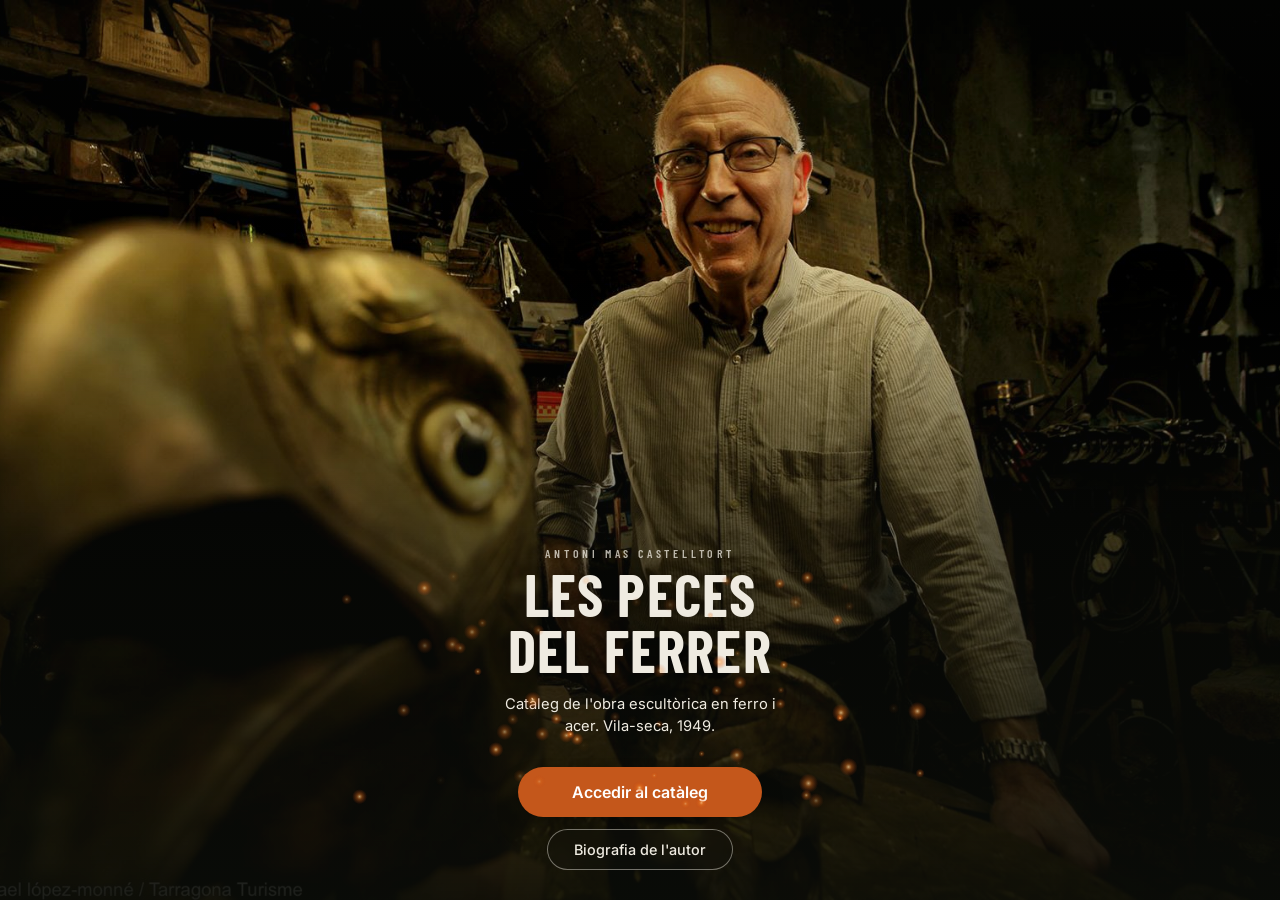
==== index.html @ 8c03b1ba "Mostra la icona QR a les targetes per a tots els rols Co-Authored-By: Claude Sonnet 5.5 <noreply@ant" ====
<!DOCTYPE html>
<html lang="ca">
<head>
<meta charset="UTF-8">
<meta name="viewport" content="width=device-width, initial-scale=1.0, viewport-fit=cover">
<meta name="theme-color" content="#2A2825">
<meta name="color-scheme" content="light dark">
<meta name="robots" content="noindex, nofollow">
<title>Les peces del ferrer</title>

<!-- PWA: instal·lable a Android/iOS -->
<link rel="manifest" href="manifest.json">
<meta name="mobile-web-app-capable" content="yes">
<meta name="apple-mobile-web-app-capable" content="yes">
<meta name="apple-mobile-web-app-status-bar-style" content="black-translucent">
<meta name="apple-mobile-web-app-title" content="Escultures">
<link rel="apple-touch-icon" sizes="180x180" href="icons/apple-touch-icon.png">
<link rel="icon" type="image/png" sizes="512x512" href="icons/icon-512.png">

<script src="forja.js"></script>
<link rel="preconnect" href="https://fonts.googleapis.com">
<link rel="preconnect" href="https://fonts.gstatic.com" crossorigin>
<link href="https://fonts.googleapis.com/css2?family=Fraunces:opsz,wght@9..144,400;9..144,500;9..144,600&family=Inter:wght@400;500;600&family=Barlow+Condensed:wght@600;700&display=swap" rel="stylesheet">
<style>
:root{
  --paper:#EFEBE1; --paper-2:#E4DED1; --card:#FBF9F4;
  --ink:#232019; --ink-2:#6E6757; --rule:#D5CCB8;
  --moss:#3E5145; --moss-2:#55705F; --clay:#8C6A3F; --alert:#9C3F2C;
  --r:16px; --r-sm:11px;
  --ease:cubic-bezier(.2,.8,.2,1);
  --spring:cubic-bezier(.32,.72,0,1);
  --shadow:0 1px 2px rgba(35,32,25,.06),0 6px 18px -8px rgba(35,32,25,.18);
  color-scheme:light;
}
@media (prefers-color-scheme:dark){:root:not([data-theme="light"]){
  --paper:#191813; --paper-2:#12110E; --card:#232019;
  --ink:#EEE9DD; --ink-2:#9C947F; --rule:#3A352B;
  --moss:#9BB6A5; --moss-2:#7E9A89; --clay:#C6A671; --alert:#D9806A;
  --shadow:0 1px 2px rgba(0,0,0,.3),0 8px 22px -10px rgba(0,0,0,.6);
}}
:root[data-theme="dark"]{
  --paper:#191813; --paper-2:#12110E; --card:#232019;
  --ink:#EEE9DD; --ink-2:#9C947F; --rule:#3A352B;
  --moss:#9BB6A5; --moss-2:#7E9A89; --clay:#C6A671; --alert:#D9806A;
  --shadow:0 1px 2px rgba(0,0,0,.3),0 8px 22px -10px rgba(0,0,0,.6);
}
*{box-sizing:border-box}
html,body{margin:0;padding:0}
html{scroll-behavior:smooth}
body{background:var(--paper);color:var(--ink);font-family:Inter,system-ui,sans-serif;-webkit-tap-highlight-color:transparent;overflow-wrap:break-word;-webkit-font-smoothing:antialiased}
body.lock{overflow:hidden}
h1,h2,h3,.serif{font-family:Fraunces,Georgia,serif;font-weight:500;margin:0}
button,input,select,textarea{font:inherit;color:inherit}
button{touch-action:manipulation}
:focus-visible{outline:2px solid var(--moss-2);outline-offset:2px}

@keyframes rise{from{opacity:0;transform:translateY(16px) scale(.97)}to{opacity:1;transform:none}}
@keyframes imgin{from{opacity:0;transform:scale(1.07)}to{opacity:1;transform:none}}
@keyframes shimmer{from{background-position:130% 0}to{background-position:-30% 0}}
@keyframes pop{0%{opacity:0;transform:scale(.4) rotate(-90deg)}70%{transform:scale(1.08) rotate(6deg)}100%{opacity:1;transform:none}}
@keyframes slideR{from{opacity:0;transform:translateX(34px)}to{opacity:1;transform:none}}
@keyframes slideL{from{opacity:0;transform:translateX(-34px)}to{opacity:1;transform:none}}
@keyframes slideB{from{opacity:0;transform:translateY(40px)}to{opacity:1;transform:none}}
@keyframes slideT{from{opacity:0;transform:translateY(-40px)}to{opacity:1;transform:none}}
@keyframes heroin{from{opacity:0;transform:scale(1.08)}to{opacity:1;transform:none}}

/* ---- header (glass) ---- */
header{position:sticky;top:0;z-index:20;
  background:var(--paper);
  background:color-mix(in srgb,var(--paper) 80%,transparent);
  -webkit-backdrop-filter:saturate(1.5) blur(16px);backdrop-filter:saturate(1.5) blur(16px);
  border-bottom:1px solid transparent;
  padding:14px 16px 12px;
  padding-top:calc(14px + env(safe-area-inset-top));
  padding-left:calc(16px + env(safe-area-inset-left));
  padding-right:calc(16px + env(safe-area-inset-right));
  transition:border-color .3s,box-shadow .3s,padding .3s var(--ease)}
header.scrolled{border-bottom-color:var(--rule);box-shadow:0 10px 24px -16px rgba(0,0,0,.35)}
.hrow{display:flex;align-items:flex-end;justify-content:space-between;gap:12px;margin-bottom:10px;transition:margin .3s var(--ease)}
header h1{font-size:1.5rem;letter-spacing:-.02em;line-height:1.1;transition:font-size .3s var(--ease)}
header.scrolled h1{font-size:1.15rem}
header.scrolled .hrow{margin-bottom:8px}
.progress{font-size:.72rem;color:var(--ink-2);text-align:right;line-height:1.35;white-space:nowrap}
.progress b{color:var(--moss);font-weight:600;font-size:.95rem}
.bar{height:4px;background:var(--rule);border-radius:4px;overflow:hidden;margin-bottom:11px}
.bar i{display:block;height:100%;width:0;border-radius:4px;background:linear-gradient(90deg,var(--moss-2),var(--clay));transition:width 1s var(--ease)}
.tools{display:flex;gap:8px}
.tools input{flex:1;min-width:0;width:100%;padding:11px 14px 11px 40px;border:1px solid var(--rule);border-radius:99px;background:var(--card);
  background-image:url("data:image/svg+xml,%3Csvg xmlns='http://www.w3.org/2000/svg' width='18' height='18' viewBox='0 0 24 24' fill='none' stroke='%238a8373' stroke-width='2.2' stroke-linecap='round'%3E%3Ccircle cx='11' cy='11' r='7'/%3E%3Cline x1='21' y1='21' x2='16.5' y2='16.5'/%3E%3C/svg%3E");
  background-repeat:no-repeat;background-position:14px 50%;
  transition:border-color .25s,box-shadow .25s}
.tools input:focus{outline:none;border-color:var(--moss-2);box-shadow:0 0 0 4px color-mix(in srgb,var(--moss-2) 22%,transparent)}
.tools select{display:none}
.chips{display:flex;gap:7px;overflow-x:auto;margin:10px -16px 0;padding:2px 16px 2px;scrollbar-width:none;-webkit-overflow-scrolling:touch}
.chips::-webkit-scrollbar{display:none}
.chip{flex:0 0 auto;padding:7px 14px;border-radius:99px;border:1px solid var(--rule);background:var(--card);font-size:.76rem;cursor:pointer;
  transition:background .25s,color .25s,border-color .25s,transform .15s var(--ease)}
.chip:active{transform:scale(.94)}
.chip.on{background:var(--moss);color:var(--paper);border-color:var(--moss)}
/* filtres: indicadors i comptadors */
.chip{display:inline-flex;align-items:center;gap:6px}
.chip .cn{font-weight:600;font-size:.68rem;min-width:1.7em;padding:1px 6px;border-radius:99px;background:var(--paper-2);color:var(--ink-2);text-align:center}
.chip .cn:empty{display:none}
.chip.on .cn{background:color-mix(in srgb,var(--paper) 22%,transparent);color:inherit}
.chip.zero{opacity:.45}
.chip:focus-visible,.cat:focus-visible,.fcard:focus-visible{outline:2px solid var(--clay);outline-offset:2px}
.cdot{width:8px;height:8px;border-radius:50%;flex:none;font-style:normal}
.c-pend{background:#D08A2E}.c-done{background:#5E9B6E}.c-nophoto{background:transparent;border:1.5px dashed var(--ink-2)}
.c-fav{background:#C94F5D}.c-qr{background:var(--ink)}.c-noqr{background:transparent;border:1.5px solid var(--ink-2)}
.cats{display:flex;gap:4px;margin:12px 0 0;padding:4px;border-radius:14px;background:var(--paper-2);overflow-x:auto;scrollbar-width:none}
.cats::-webkit-scrollbar{display:none}
.cats[hidden]{display:none}
.cat{flex:1 0 auto;display:inline-flex;align-items:center;justify-content:center;gap:7px;padding:8px 12px;border:none;border-radius:10px;background:transparent;color:var(--ink-2);font-size:.8rem;font-weight:500;cursor:pointer;transition:background .25s,color .25s,box-shadow .25s}
.cat b{font-size:.68rem;font-weight:600;opacity:.7}
.cat.on{background:var(--card);color:var(--ink);box-shadow:0 1px 3px rgba(0,0,0,.12)}
.cat.on.c-cep{color:var(--clay)}
@media(hover:hover){.cat:not(.on):hover{color:var(--ink)}}
/* obres destacades */
.feat{margin:0 0 22px}
.feathead{display:flex;align-items:baseline;gap:8px;margin:0 0 10px}
.feathead h2{font-family:var(--display);font-size:1.05rem;text-transform:uppercase;letter-spacing:.04em;margin:0}
.featn{font-size:.75rem;color:var(--ink-2)}
.featrow{display:grid;grid-auto-flow:column;grid-auto-columns:minmax(220px,1fr);gap:12px;overflow-x:auto;scroll-snap-type:x mandatory;padding-bottom:4px;scrollbar-width:none}
.featrow::-webkit-scrollbar{display:none}
@media(max-width:600px){.featrow{grid-auto-columns:72%}.fcard{aspect-ratio:auto;height:230px}}
.fcard{position:relative;scroll-snap-align:start;aspect-ratio:4/5;border:none;padding:0;border-radius:18px;overflow:hidden;cursor:pointer;background:var(--moss);color:#fff;text-align:left;box-shadow:var(--shadow);transition:transform .3s var(--ease)}
.fcard img{position:absolute;inset:0;width:100%;height:100%;object-fit:cover;transition:transform .6s var(--ease)}
.fnone{position:absolute;inset:0;display:flex;align-items:center;justify-content:center;font-family:var(--display);font-size:5rem;opacity:.25;background:linear-gradient(160deg,var(--moss-2),var(--moss))}
.fshade{position:absolute;inset:0;background:linear-gradient(180deg,transparent 40%,rgba(10,10,8,.85))}
.ftxt{position:absolute;left:14px;right:14px;bottom:38px;display:flex;flex-direction:column;gap:3px}
.ftxt b{font-family:var(--display);font-size:1.25rem;line-height:1.05;text-transform:uppercase;letter-spacing:.01em}
.ftxt i{font-style:normal;font-size:.75rem;opacity:.8}
.fgo{position:absolute;left:14px;bottom:12px;font-size:.72rem;opacity:.85;letter-spacing:.04em}
@media(hover:hover){.fcard:hover{transform:translateY(-3px)}.fcard:hover img{transform:scale(1.05)}}
.featbtn.on{background:var(--clay);color:#fff;border-color:var(--clay)}

/* ---- grid ---- */
main{padding:16px 16px 110px;max-width:900px;margin:0 auto;padding-left:calc(16px + env(safe-area-inset-left));padding-right:calc(16px + env(safe-area-inset-right))}
.grid{display:grid;grid-template-columns:repeat(2,1fr);gap:12px}
@media(min-width:560px){.grid{grid-template-columns:repeat(3,1fr);gap:14px}}
@media(min-width:780px){.grid{grid-template-columns:repeat(4,1fr)}}
.card{background:var(--card);border:1px solid var(--rule);border-radius:var(--r);overflow:hidden;cursor:pointer;text-align:left;padding:0;display:flex;flex-direction:column;width:100%;box-shadow:var(--shadow);
  transition:transform .3s var(--ease),box-shadow .3s var(--ease),border-color .25s}
.grid.animate .card{animation:rise .55s var(--ease) both;animation-delay:calc(var(--i,0)*45ms)}
.card:active{transform:scale(.965);border-color:var(--moss-2)}
@media(hover:hover){.card:hover{transform:translateY(-4px);box-shadow:0 2px 4px rgba(35,32,25,.08),0 16px 30px -12px rgba(35,32,25,.32)}.card:hover .thumb img{transform:scale(1.06)}}
.thumb{aspect-ratio:3/4;position:relative;display:flex;align-items:center;justify-content:center;overflow:hidden;
  background:linear-gradient(100deg,var(--paper-2) 30%,var(--card) 50%,var(--paper-2) 70%);background-size:300% 100%;animation:shimmer 1.6s linear infinite}
.thumb img{width:100%;height:100%;object-fit:cover;display:block;transition:transform .6s var(--ease)}
.grid.animate .thumb img{animation:imgin .7s var(--ease) both;animation-delay:calc(var(--i,0)*45ms + 120ms)}
.thumb .none{font-size:.7rem;color:var(--ink-2)}
.num{position:absolute;top:8px;left:8px;color:var(--ink);font-size:.68rem;font-weight:600;font-variant-numeric:tabular-nums;padding:3px 9px;border-radius:99px;
  background:var(--paper);background:color-mix(in srgb,var(--paper) 78%,transparent);
  -webkit-backdrop-filter:blur(8px);backdrop-filter:blur(8px);box-shadow:0 1px 4px rgba(0,0,0,.15)}
.cbody{padding:10px 11px 12px;flex:1}
.ctitle{font-family:Fraunces,serif;font-size:.95rem;line-height:1.22}
.ctitle.untitled{color:var(--ink-2);font-style:italic}
.cmeta{font-size:.7rem;color:var(--ink-2);margin-top:4px}
.pending{display:inline-block;margin-top:7px;font-size:.64rem;color:var(--clay);background:color-mix(in srgb,var(--clay) 14%,transparent);border-radius:99px;padding:2px 8px}
.noresults{grid-column:1/-1;text-align:center;color:var(--ink-2);font-size:.86rem;padding:50px 10px}

/* ---- fab ---- */
.fab{position:fixed;right:calc(18px + env(safe-area-inset-right));bottom:calc(20px + env(safe-area-inset-bottom));width:60px;height:60px;border-radius:50%;
  background:linear-gradient(145deg,var(--moss-2),var(--moss));color:var(--paper);border:none;display:flex;align-items:center;justify-content:center;
  box-shadow:0 10px 24px -6px rgba(0,0,0,.4),0 2px 6px rgba(0,0,0,.2);z-index:30;
  animation:pop .7s var(--ease) .5s both;transition:transform .25s var(--ease),box-shadow .25s}
.fab svg{width:26px;height:26px;transition:transform .35s var(--ease)}
.fab:active{transform:scale(.9)}
.fab:active svg{transform:rotate(90deg)}
@media(hover:hover){.fab:hover{transform:translateY(-3px)}.fab:hover svg{transform:rotate(90deg)}}

/* ---- sheet ---- */
.scrim{position:fixed;inset:0;background:rgba(15,14,11,.5);-webkit-backdrop-filter:blur(4px);backdrop-filter:blur(4px);z-index:50;opacity:0;pointer-events:none;transition:opacity .35s var(--ease)}
.scrim.on{opacity:1;pointer-events:auto}
.sheet{position:fixed;left:0;right:0;bottom:0;top:5%;max-width:760px;margin:0 auto;background:var(--paper);border-radius:22px 22px 0 0;z-index:51;display:flex;flex-direction:column;
  transform:translateY(103%);transition:transform .45s var(--spring);box-shadow:0 -10px 40px rgba(0,0,0,.28);will-change:transform}
.sheet.on{transform:translateY(0)}
.grip{width:38px;height:5px;background:var(--rule);border-radius:5px;margin:10px auto 3px;flex:0 0 auto}
.shead{display:flex;align-items:center;justify-content:space-between;gap:10px;padding:8px 16px 12px;border-bottom:1px solid var(--rule);flex:0 0 auto;touch-action:none}
.shead h2{font-size:1.02rem}
.tbtn{background:none;border:none;font-size:.88rem;padding:8px 4px;cursor:pointer;color:var(--ink-2);transition:opacity .2s,transform .15s}
.tbtn:active{opacity:.55;transform:scale(.94)}
.tbtn.go{color:var(--moss);font-weight:600}
.tbtn.bad{color:var(--alert)}
.sbody{padding:16px;overflow-y:auto;overscroll-behavior:contain;flex:1;-webkit-overflow-scrolling:touch;padding-bottom:calc(32px + env(safe-area-inset-bottom));padding-left:calc(16px + env(safe-area-inset-left));padding-right:calc(16px + env(safe-area-inset-right))}
.sbody.stag>*{animation:rise .5s var(--ease) both;animation-delay:calc(var(--k,0)*55ms + 80ms)}
.sbody.from-r{animation:slideR .38s var(--ease) both}
.sbody.from-l{animation:slideL .38s var(--ease) both}
.sbody.from-b{animation:slideB .38s var(--ease) both}
.sbody.from-t{animation:slideT .38s var(--ease) both}
.swhint{position:absolute;left:50%;transform:translateX(-50%) translateY(8px);bottom:calc(14px + env(safe-area-inset-bottom));background:var(--moss);color:var(--paper);font-size:.82rem;font-weight:600;padding:9px 16px;border-radius:99px;box-shadow:0 8px 20px rgba(0,0,0,.28);opacity:0;pointer-events:none;transition:opacity .15s,transform .15s;z-index:5;white-space:nowrap}
.swhint[data-p="t"]{bottom:auto;top:64px}
.swhint.on{opacity:1;transform:translateX(-50%) translateY(0)}

/* ---- detail ---- */
.hero{width:100%;aspect-ratio:3/4;max-height:52vh;background:var(--paper-2);border-radius:var(--r);overflow:hidden;display:flex;align-items:center;justify-content:center;margin-bottom:16px;box-shadow:var(--shadow)}
.hero img{width:100%;height:100%;object-fit:contain;animation:heroin .8s var(--ease) both}
.hero .none{color:var(--ink-2);font-size:.85rem}
.dnum{font-size:.72rem;color:var(--ink-2);font-variant-numeric:tabular-nums;margin-bottom:3px;letter-spacing:.04em}
.dtitle{font-size:1.6rem;line-height:1.12;margin-bottom:14px;letter-spacing:-.01em}
.dtitle.untitled{color:var(--ink-2);font-style:italic;font-size:1.25rem}
.frow{display:flex;justify-content:space-between;gap:14px;padding:11px 0;border-bottom:1px solid var(--rule);font-size:.88rem}
.frow .k{color:var(--ink-2);flex:0 0 auto}
.frow .v{text-align:right}
.frow .v.empty{color:var(--ink-2);opacity:.6}
.dnotes{margin-top:16px;font-size:.88rem;line-height:1.6;background:var(--card);border:1px solid var(--rule);border-radius:var(--r-sm);padding:12px 14px}
.dnotes span{display:block;color:var(--ink-2);font-size:.74rem;margin-bottom:4px}
.navrow{display:flex;gap:10px;margin-top:22px}
.navrow button{flex:1;padding:12px;border:1px solid var(--rule);background:var(--card);border-radius:99px;font-size:.84rem;cursor:pointer;transition:transform .15s var(--ease),background .2s}
.navrow button:active:not(:disabled){transform:scale(.95);background:var(--paper-2)}
.navrow button:disabled{opacity:.35}

/* ---- form ---- */
.fg{margin-bottom:14px}
.fg label{display:block;font-size:.72rem;color:var(--ink-2);margin-bottom:6px}
.fg input,.fg textarea,.fg select{width:100%;padding:12px 13px;border:1px solid var(--rule);border-radius:var(--r-sm);background:var(--card);font-size:.95rem;transition:border-color .25s,box-shadow .25s}
.fg textarea{min-height:80px;resize:vertical}
.fg input:focus,.fg textarea:focus,.fg select:focus{outline:none;border-color:var(--moss-2);box-shadow:0 0 0 4px color-mix(in srgb,var(--moss-2) 22%,transparent)}
.two{display:flex;gap:10px}.two .fg{flex:1;min-width:0}
.photozone{margin-bottom:16px}
.photozone .pv{width:100%;aspect-ratio:3/4;max-height:44vh;background:var(--paper-2);border:1.5px dashed var(--rule);border-radius:var(--r);display:flex;align-items:center;justify-content:center;overflow:hidden;margin-bottom:10px}
.photozone .pv img{width:100%;height:100%;object-fit:contain;animation:heroin .6s var(--ease) both}
.photozone .pv .ph{color:var(--ink-2);font-size:.8rem;padding:20px;text-align:center}
.pbtns{display:flex;gap:8px}
.pbtns label{flex:1;text-align:center;padding:11px;border:1px solid var(--rule);border-radius:99px;font-size:.8rem;background:var(--card);cursor:pointer;transition:transform .15s var(--ease),background .2s}
.pbtns label:active{transform:scale(.95);background:var(--paper-2)}
.pbtns input[type=file]{display:none}
.rmphoto{background:none;border:none;color:var(--alert);font-size:.78rem;padding:8px 0;cursor:pointer}
.save{width:100%;padding:15px;background:linear-gradient(145deg,var(--moss-2),var(--moss));color:var(--paper);border:none;border-radius:99px;font-weight:600;font-size:.96rem;cursor:pointer;margin-top:6px;box-shadow:0 8px 18px -8px rgba(0,0,0,.4);transition:transform .15s var(--ease),box-shadow .2s}
.save:active{transform:scale(.97);box-shadow:0 3px 8px -4px rgba(0,0,0,.4)}
.delzone{margin-top:18px;border-top:1px solid var(--rule);padding-top:14px}
.delbox{border:1px solid var(--alert);border-radius:var(--r-sm);padding:14px;margin-top:10px;animation:rise .35s var(--ease) both}
.delbox p{margin:0 0 12px;font-size:.85rem}
.delbox .r{display:flex;gap:8px}
.delbox button{flex:1;padding:11px;border-radius:99px;border:1px solid var(--rule);background:var(--card);font-size:.84rem;cursor:pointer;transition:transform .15s var(--ease)}
.delbox button:active{transform:scale(.95)}
.delbox button.yes{background:var(--alert);color:#fff;border-color:var(--alert)}

/* ---- footer actions ---- */
.footer{margin-top:30px;padding-top:18px;border-top:1px solid var(--rule);display:flex;flex-wrap:wrap;gap:9px}
.footer button{flex:1 1 150px;padding:12px;border:1px solid var(--rule);background:var(--card);border-radius:99px;font-size:.82rem;cursor:pointer;transition:transform .15s var(--ease),background .2s}
.footer button:active{transform:scale(.95);background:var(--paper-2)}
.fgroup{flex:1 1 100%;margin:14px 2px 0;font-size:.68rem;font-weight:600;letter-spacing:.14em;text-transform:uppercase;color:var(--ink-2)}
.fgroup:first-child{margin-top:0}
.fnote{font-size:.72rem;color:var(--ink-2);line-height:1.55;margin-top:10px;flex:1 1 100%}

/* ---- toast ---- */
.toast{position:fixed;left:50%;bottom:calc(92px + env(safe-area-inset-bottom));transform:translate(-50%,24px) scale(.95);opacity:0;background:var(--ink);color:var(--paper);padding:11px 18px;border-radius:99px;font-size:.84rem;font-weight:500;z-index:90;pointer-events:none;box-shadow:0 10px 26px -8px rgba(0,0,0,.45);transition:opacity .3s var(--ease),transform .4s var(--spring);white-space:nowrap}
.toast.on{opacity:1;transform:translate(-50%,0) scale(1)}

@keyframes pulse{0%,100%{opacity:1}50%{opacity:.35}}
.dot{display:inline-block;width:9px;height:9px;border-radius:50%;background:#9a9384;margin-left:9px;vertical-align:middle;transition:background .4s}
.dot.ok{background:#4f9a6b}
.dot.wait{background:#d6a23c;animation:pulse 1.2s ease-in-out infinite}
.dot.off{background:#9a9384}
.dot.err{background:var(--alert)}
@media (prefers-reduced-motion:reduce){
  *,*::before,*::after{animation-duration:.01ms!important;animation-iteration-count:1!important;animation-delay:0s!important;transition-duration:.01ms!important;scroll-behavior:auto!important}
}
@media print{header,.fab,.footer,.toast{display:none}}

/* ---- login ---- */
@keyframes spin{to{transform:rotate(360deg)}}
body.noauth header,body.noauth main,body.noauth .fab{display:none}
.login{position:fixed;inset:0;z-index:100;background:var(--paper);display:none;align-items:center;justify-content:center;
  padding:24px;padding-top:calc(24px + env(safe-area-inset-top));padding-bottom:calc(24px + env(safe-area-inset-bottom))}
body.noauth .login{display:flex}
.lbox{width:100%;max-width:360px;text-align:center;animation:rise .6s var(--ease) both}
.lmark{width:72px;height:72px;border-radius:22px;background:var(--moss);margin:0 auto 18px;display:flex;align-items:center;justify-content:center;box-shadow:var(--shadow)}
.lmark svg{width:40px;height:40px}
.lbox h1{font-size:1.7rem;letter-spacing:-.02em;margin-bottom:4px}
.lsub{color:var(--ink-2);font-size:.88rem;margin:0 0 24px}
.lbox input{width:100%;padding:14px 18px;border:1px solid var(--rule);border-radius:99px;background:var(--card);font-size:1rem;margin-bottom:10px;text-align:center;transition:border-color .25s,box-shadow .25s}
.lbox input:focus{outline:none;border-color:var(--moss-2);box-shadow:0 0 0 4px color-mix(in srgb,var(--moss-2) 22%,transparent)}
.pw{position:relative;margin-bottom:10px}
.pw input{margin-bottom:0;padding-left:54px;padding-right:54px}
.pw-eye{position:absolute;right:5px;top:50%;transform:translateY(-50%);width:42px;height:42px;border:none;border-radius:50%;background:transparent;color:var(--ink-2);
  display:flex;align-items:center;justify-content:center;cursor:pointer;transition:background .2s,color .2s,transform .15s var(--ease)}
.pw-eye:active{transform:translateY(-50%) scale(.9);background:var(--paper-2)}
.pw-eye svg{width:22px;height:22px}
.pw-eye .slash{display:none}
.pw.show .pw-eye{color:var(--moss)}
.pw.show .pw-eye .slash{display:block}
.lerr{color:var(--alert);font-size:.83rem;min-height:1.3em;margin:12px 0 0;line-height:1.4}
.lspin{display:none;width:28px;height:28px;border:3px solid var(--rule);border-top-color:var(--moss);border-radius:50%;margin:22px auto 0;animation:spin .8s linear infinite}
.login.loading form,.login.loading .lchoice{display:none}
.login.loading .lspin{display:block}
.login.busy #lbtn{opacity:.6;pointer-events:none}
.lchoice{display:flex;flex-direction:column;gap:10px}
.lchoice .save{margin-top:0}
.save.ghost{background:transparent;color:var(--moss);border:1px solid var(--rule);box-shadow:none}
.save.ghost:active{background:var(--paper-2)}
.lnote{color:var(--ink-2);font-size:.8rem;line-height:1.4;margin:4px 0 0}
.lback{margin-top:12px;background:none;border:none;color:var(--ink-2);font-size:.88rem;cursor:pointer;padding:8px}

/* ---- mode només lectura ---- */
body.ro .fab,body.ro #editBtn,body.ro .editonly{display:none!important}
body.guest .readeronly{display:none!important}   /* visitant sense contrasenya */

/* ---- historial ---- */
.hnote{color:var(--ink-2);font-size:.86rem;text-align:center;padding:30px 10px}
.hday{font-size:.7rem;color:var(--ink-2);letter-spacing:.08em;text-transform:uppercase;margin:18px 2px 8px}
.hday:first-child{margin-top:2px}
.hitem{background:var(--card);border:1px solid var(--rule);border-radius:var(--r-sm);padding:12px 13px;margin-bottom:9px}
.hitem.undone{opacity:.55}
.hhead{display:flex;align-items:center;gap:8px;flex-wrap:wrap}
.hpill{font-size:.66rem;font-weight:600;padding:3px 9px;border-radius:99px;background:color-mix(in srgb,var(--ink-2) 16%,transparent);color:var(--ink)}
.hpill.crear{background:color-mix(in srgb,var(--moss-2) 22%,transparent);color:var(--moss)}
.hpill.editar{background:color-mix(in srgb,var(--clay) 20%,transparent);color:var(--clay)}
.hpill.eliminar{background:color-mix(in srgb,var(--alert) 18%,transparent);color:var(--alert)}
.hpiece{font-family:Fraunces,serif;font-size:.92rem;background:none;border:none;padding:0;text-align:left;cursor:pointer;color:var(--ink)}
.hpiece:disabled{cursor:default;opacity:.7}
.hwho{font-size:.72rem;color:var(--ink-2);margin-top:5px}
.hchg{font-size:.78rem;margin-top:7px;line-height:1.55}
.hchg s{color:var(--ink-2)}
.hundo{margin-top:10px;padding:8px 15px;border-radius:99px;border:1px solid var(--rule);background:var(--paper);font-size:.76rem;cursor:pointer;transition:transform .15s var(--ease)}
.hundo:active{transform:scale(.95)}

/* ---- QR ---- */
.qrbtnrow{margin-top:18px}
.qrbox{background:#fff;border-radius:var(--r);padding:14px;max-width:300px;margin:4px auto 16px;box-shadow:var(--shadow)}
.qrbox svg{width:100%;height:auto;display:block}
.qrcap{text-align:center}
.qrurl{font-size:.7rem;color:var(--ink-2);word-break:break-all;margin:10px 0 0}

/* ---- impressió d'etiquetes QR ---- */
#printArea{display:none}
@media print{
  body.printing-qr > *:not(#printArea){display:none!important}
  body.printing-qr{background:#fff}
  body.printing-qr #printArea{display:grid;grid-template-columns:repeat(3,1fr);gap:6mm}
  body.printing-qr.single #printArea{grid-template-columns:1fr;max-width:80mm}
  .plabel{break-inside:avoid;border:1px dashed #888;padding:4mm;text-align:center;color:#000;background:#fff;font-family:Inter,sans-serif}
  .plabel svg{width:100%;height:auto;display:block;margin:0 auto 2mm}
  .plabel b{font-size:11pt;display:block}
  .plabel span{display:block;font-size:8.5pt;margin-top:1mm}
  @page{margin:10mm}
}

/* ---- portada ---- */
@keyframes float{0%,100%{transform:translateY(0)}50%{transform:translateY(-9px)}}
@keyframes glow{0%,100%{opacity:.55;transform:scale(1)}50%{opacity:.85;transform:scale(1.06)}}
body.covered{overflow:hidden}
.cover{position:fixed;inset:0;z-index:120;display:flex;align-items:center;justify-content:center;text-align:center;color:#EFEBE1;
  background:linear-gradient(165deg,#25302a 0%,#3E5145 55%,#55705F 130%);
  padding:24px;padding-top:calc(24px + env(safe-area-inset-top));padding-bottom:calc(24px + env(safe-area-inset-bottom));
  transition:transform .8s var(--spring),opacity .8s ease}
.cover.out{transform:translateY(-102%);opacity:.6;pointer-events:none}
.cv-halo{position:absolute;width:150vmin;height:150vmin;max-width:900px;max-height:900px;border-radius:50%;
  background:radial-gradient(circle,rgba(239,235,225,.16),rgba(239,235,225,0) 62%);top:50%;left:50%;margin:-75vmin 0 0 -75vmin;animation:glow 7s ease-in-out infinite;pointer-events:none}
.cv-inner{position:relative;width:100%;max-width:380px;display:flex;flex-direction:column;align-items:center}
.cv-inner>*{animation:rise .9s var(--ease) both}
.cv-art{width:min(52vw,210px);margin-bottom:22px;animation:rise .9s var(--ease) both,float 6s ease-in-out 1s infinite;filter:drop-shadow(0 18px 24px rgba(0,0,0,.35))}
.cv-art svg{width:100%;height:auto;display:block}
.cv-eyebrow{margin:0 0 6px;font-size:.74rem;letter-spacing:.32em;text-transform:uppercase;opacity:.75;animation-delay:.15s!important}
.cv-title{font-size:clamp(2.1rem,9vw,2.9rem);line-height:1.04;letter-spacing:-.025em;font-weight:500;animation-delay:.25s!important}
.cv-sub{margin:14px 0 30px;font-size:.92rem;line-height:1.5;opacity:.8;max-width:280px;animation-delay:.4s!important}
.cv-btn{padding:15px 54px;border-radius:99px;border:none;background:#EFEBE1;color:#25302a;font-weight:600;font-size:1rem;cursor:pointer;
  box-shadow:0 14px 28px -10px rgba(0,0,0,.5);transition:transform .2s var(--ease),box-shadow .2s;animation-delay:.55s!important}
.cv-btn:active{transform:scale(.95)}
@media(hover:hover){.cv-btn:hover{transform:translateY(-2px);box-shadow:0 18px 32px -10px rgba(0,0,0,.55)}}
.cv-lock{display:flex;align-items:center;gap:7px;margin:22px 0 0;font-size:.74rem;opacity:.6;animation-delay:.7s!important}
.cv-lock svg{width:15px;height:15px}

/* ---- arrossegar per refrescar ---- */
html{overscroll-behavior-y:contain}
.ptr{position:fixed;top:calc(-30px + env(safe-area-inset-top));left:50%;width:40px;height:40px;margin-left:-20px;border-radius:50%;background:var(--card);border:1px solid var(--rule);
  box-shadow:var(--shadow);display:flex;align-items:center;justify-content:center;z-index:70;opacity:0;pointer-events:none;transition:transform .35s var(--spring),opacity .25s}
.ptr svg{width:20px;height:20px;stroke:var(--moss)}
.ptr.spin svg{animation:spin .8s linear infinite}

/* ---- selecció / edició múltiple ---- */
.chip.editonly{border-style:dashed}
.card .tick{position:absolute;top:8px;right:8px;width:26px;height:26px;border-radius:50%;border:2px solid #fff;background:rgba(0,0,0,.28);display:none;align-items:center;justify-content:center;
  box-shadow:0 1px 4px rgba(0,0,0,.3);transition:background .2s,transform .25s var(--spring)}
.card .tick svg{width:15px;height:15px;opacity:0;transition:opacity .2s}
body.sel .card .tick{display:flex}
.card.picked{border-color:var(--moss-2);box-shadow:0 0 0 3px var(--moss-2),var(--shadow)}
.card.picked .tick{background:var(--moss);transform:scale(1.08)}
.card.picked .tick svg{opacity:1}
body.sel .fab{display:none}
.selbar{position:fixed;left:12px;right:12px;bottom:calc(14px + env(safe-area-inset-bottom));max-width:520px;margin:0 auto;z-index:35;display:none;align-items:center;gap:8px;
  background:var(--ink);color:var(--paper);border-radius:99px;padding:9px 10px 9px 20px;box-shadow:0 14px 30px -10px rgba(0,0,0,.5)}
body.sel .selbar{display:flex;animation:rise .4s var(--ease) both}
.selbar span{flex:1;font-size:.85rem;font-weight:500;white-space:nowrap}
.selbar button{border:none;border-radius:99px;padding:10px 15px;font-size:.8rem;cursor:pointer;background:color-mix(in srgb,var(--paper) 20%,transparent);color:var(--paper);transition:transform .15s var(--ease)}
.selbar button:active{transform:scale(.93)}
.selbar button.go{background:var(--paper);color:var(--ink);font-weight:600}
.bulknote{font-size:.86rem;line-height:1.55;color:var(--ink-2);margin:0 0 16px;background:var(--card);border:1px solid var(--rule);border-radius:var(--r-sm);padding:12px 14px}
.bulknote b{color:var(--ink)}

/* ---- portada amb fotografia ---- */
.cover{background:#14160f;align-items:flex-end}
.cv-photo{position:absolute;inset:0;width:100%;height:100%;object-fit:cover;object-position:62% 30%;animation:kb 14s ease-out both}
@keyframes kb{from{transform:scale(1.08)}to{transform:scale(1)}}
/* portada: vídeo de l'autor parlant (en bucle, amb botó de so) sobre la foto */
.cv-video{position:absolute;inset:0;overflow:hidden;pointer-events:none;opacity:0;transition:opacity 1.2s ease}
.cv-video.on{opacity:1}
.cv-sound{position:absolute;z-index:6;top:calc(16px + env(safe-area-inset-top));right:16px;display:flex;align-items:center;gap:8px;
  padding:10px 16px;border-radius:99px;border:1px solid rgba(239,235,225,.45);background:rgba(20,22,15,.45);color:#EFEBE1;
  font-size:.85rem;font-weight:500;cursor:pointer;-webkit-backdrop-filter:blur(8px);backdrop-filter:blur(8px);transition:background .2s,transform .15s}
.cv-sound[hidden]{display:none}
.cv-sound svg{width:18px;height:18px;flex:none}
.cv-sound:active{transform:scale(.95)}
@media(hover:hover){.cv-sound:hover{background:rgba(20,22,15,.7)}}
.cv-nav{position:absolute;z-index:6;top:42%;transform:translateY(-50%);width:48px;height:48px;border-radius:50%;display:flex;align-items:center;justify-content:center;
  border:1px solid rgba(239,235,225,.45);background:rgba(20,22,15,.45);color:#EFEBE1;cursor:pointer;padding:0;
  -webkit-backdrop-filter:blur(8px);backdrop-filter:blur(8px);transition:background .2s,transform .15s}
.cv-nav svg{width:22px;height:22px}
.cv-prev{left:14px}.cv-next{right:14px}
.cv-nav[hidden],.cv-dots[hidden]{display:none}
.cv-nav:active{transform:translateY(-50%) scale(.92)}
@media(hover:hover){.cv-nav:hover{background:rgba(20,22,15,.7)}}
.cv-dots{position:absolute;z-index:6;top:calc(35px + env(safe-area-inset-top));left:20px;display:flex;gap:8px}
.cv-dots button{width:8px;height:8px;padding:0;border-radius:99px;border:none;background:rgba(239,235,225,.45);cursor:pointer;transition:width .3s,background .3s}
.cv-dots button.on{width:22px;background:#EFEBE1}
.cv-video iframe{position:absolute;top:50%;left:50%;border:0;width:max(100vw,177.78vh);height:max(100vh,56.25vw);transform:translate(-50%,-50%)}
.cv-shade{position:absolute;inset:0;background:linear-gradient(180deg,rgba(10,12,8,.25) 0%,rgba(10,12,8,0) 30%,rgba(10,12,8,.55) 60%,rgba(10,12,8,.92) 100%)}
.cv-inner{padding-bottom:6px}
.cv-title{text-shadow:0 2px 18px rgba(0,0,0,.5)}
.cv-credit{margin:10px 0 0;font-size:.64rem;opacity:.55;letter-spacing:.02em;animation-delay:.8s!important}
.fullbtn{background:var(--moss)!important;color:var(--paper)!important;border-color:var(--moss)!important;font-weight:600}

/* ---- coneix l'autor ---- */
.authorlink{margin-top:16px;border:1px solid var(--rule);background:transparent;color:var(--moss);padding:11px 22px;border-radius:99px;font-size:.88rem;font-weight:500;cursor:pointer;transition:transform .15s var(--ease),background .2s}
.authorlink:active{transform:scale(.96);background:var(--paper-2)}
.login.loading .authorlink{display:none}
.author{position:fixed;inset:0;z-index:140;background:var(--paper);overflow-y:auto;-webkit-overflow-scrolling:touch;animation:rise .45s var(--ease) both;
  padding-bottom:calc(32px + env(safe-area-inset-bottom))}
.author[hidden]{display:none}
.au-top{position:sticky;top:0;z-index:2;padding:calc(10px + env(safe-area-inset-top)) 14px 10px;background:linear-gradient(var(--paper) 70%,transparent)}
.au-close{border:1px solid var(--rule);background:var(--card);padding:9px 16px;border-radius:99px;font-size:.84rem;cursor:pointer}
.au-body{max-width:560px;margin:0 auto;padding:0 18px}
.au-photo{border-radius:18px;overflow:hidden;position:relative;box-shadow:var(--shadow)}
.au-photo img{width:100%;display:block}
.au-photo span{position:absolute;left:0;right:0;bottom:0;padding:18px 10px 6px;font-size:.62rem;color:#fff;opacity:.85;background:linear-gradient(transparent,rgba(0,0,0,.55))}
.au-eyebrow{margin:22px 0 4px;font-size:.72rem;letter-spacing:.3em;text-transform:uppercase;color:var(--ink-2)}
.au-body h2{font-size:1.9rem;line-height:1.1;letter-spacing:-.02em;margin-bottom:14px}
.au-body h3{font-size:1.2rem;margin:26px 0 10px}
.au-body p{line-height:1.65;font-size:.97rem;margin:0 0 14px}
.au-body a{color:var(--moss);text-underline-offset:3px}
.au-src{font-size:.78rem!important;color:var(--ink-2)}
.au-video{position:relative;aspect-ratio:16/9;border-radius:14px;overflow:hidden;background:#000;box-shadow:var(--shadow)}
.au-video iframe{position:absolute;inset:0;width:100%;height:100%;border:0}
/* biografia ampliada */
.au-chips{display:flex;flex-wrap:wrap;gap:6px;margin:0 0 16px}
.au-chips span{padding:5px 12px;border-radius:99px;background:var(--card);border:1px solid var(--rule);font-size:.78rem;color:var(--ink-2)}
.au-hint{font-size:.8rem!important;color:var(--ink-2);margin:-4px 0 10px!important}
.au-tl{list-style:none;margin:0 0 8px;padding:0 0 0 18px;border-left:2px solid var(--rule)}
.au-tl li{position:relative;margin:0 0 6px}
.au-tl li::before{content:"";position:absolute;left:-25px;top:15px;width:12px;height:12px;border-radius:50%;background:var(--paper);border:2px solid var(--clay);transition:background .25s,box-shadow .25s}
.au-tl li:has(details[open])::before{background:var(--clay);box-shadow:0 0 0 4px color-mix(in srgb,var(--clay) 22%,transparent)}
.au-tl summary,.au-works summary{list-style:none;cursor:pointer;display:flex;align-items:baseline;gap:10px;padding:8px 10px;border-radius:10px;transition:background .2s}
.au-tl summary::-webkit-details-marker,.au-works summary::-webkit-details-marker{display:none}
.au-tl summary::after,.au-works summary::after{content:"+";margin-left:auto;color:var(--ink-2);font-weight:600;transition:transform .25s}
.au-tl details[open] summary::after,.au-works details[open] summary::after{transform:rotate(45deg)}
@media(hover:hover){.au-tl summary:hover,.au-works summary:hover{background:var(--card)}}
.au-tl summary b{font-family:var(--display);color:var(--clay);font-size:1.05rem;min-width:3.4em;white-space:nowrap}
.au-tl summary span{font-size:.95rem}
.au-tl details p,.au-works details p{margin:2px 10px 10px!important;font-size:.92rem!important;color:var(--ink-2);animation:rise .35s var(--ease) both}
.au-works{display:grid;gap:8px;margin-bottom:6px}
.au-works details{background:var(--card);border:1px solid var(--rule);border-radius:14px}
.au-works summary{flex-direction:column;align-items:flex-start;gap:2px;padding:12px 40px 12px 14px;position:relative}
.au-works summary::after{position:absolute;right:14px;top:50%;margin-top:-.6em}
.au-works summary b{font-size:1rem}
.au-media{display:grid;gap:8px;margin:0 10px 12px}
.au-media figure{margin:0;border-radius:12px;overflow:hidden;background:var(--paper-2)}
.au-media img{width:100%;max-height:340px;object-fit:cover;object-position:50% 15%;display:block}
.au-media figcaption{padding:6px 10px;font-size:.7rem;color:var(--ink-2)}
.au-media figcaption a{color:inherit}
.au-clip{display:flex;align-items:center;gap:10px;width:100%;padding:10px 12px;border-radius:12px;border:1px solid var(--rule);background:var(--paper);color:var(--ink);font-size:.88rem;font-weight:500;cursor:pointer;text-align:left;transition:border-color .2s}
.au-clip span{display:inline-flex;align-items:center;justify-content:center;width:28px;height:28px;border-radius:50%;background:var(--clay);color:#fff;font-size:.7rem;flex:none}
.au-clip small{margin-left:auto;color:var(--ink-2);font-size:.72rem}
.au-clip[aria-expanded="true"]{border-color:var(--clay)}
@media(hover:hover){.au-clip:hover{border-color:var(--clay)}}
.au-clipbox:empty{display:none}
.au-clipbox{position:relative;aspect-ratio:16/9;border-radius:12px;overflow:hidden;background:#000}
.au-clipbox iframe{position:absolute;inset:0;width:100%;height:100%;border:0}
.au-body a.au-news{color:var(--ink)}
.au-news{display:flex;flex-direction:column;gap:1px;padding:10px 36px 10px 12px;border-radius:12px;border:1px solid var(--rule);background:var(--paper);text-decoration:none;color:var(--ink);position:relative}
.au-news::after{content:"↗";position:absolute;right:12px;top:50%;transform:translateY(-50%);color:var(--clay)}
.au-news b{font-size:.86rem;font-weight:600}
.au-news span{font-size:.72rem;color:var(--ink-2)}
@media(hover:hover){.au-news:hover{border-color:var(--clay)}}
.au-wy{font-size:.7rem;letter-spacing:.14em;text-transform:uppercase;color:var(--clay)}
.au-vtabs{display:grid;grid-template-columns:1fr 1fr;gap:8px;margin-bottom:10px}
.au-vtabs button{text-align:left;padding:10px 12px;border-radius:12px;border:1px solid var(--rule);background:var(--card);color:var(--ink);cursor:pointer;display:flex;flex-direction:column;gap:2px;transition:border-color .2s,box-shadow .2s}
.au-vtabs button b{font-size:.88rem;line-height:1.25}
.au-vtabs button span{font-size:.72rem;color:var(--ink-2)}
.au-vtabs button[aria-selected="true"]{border-color:var(--clay);box-shadow:0 0 0 3px color-mix(in srgb,var(--clay) 20%,transparent)}
.au-links{display:grid;gap:8px;margin-bottom:28px}
.au-links a{display:flex;flex-direction:column;gap:2px;padding:12px 40px 12px 14px;border-radius:14px;border:1px solid var(--rule);background:var(--card);text-decoration:none;color:var(--ink);position:relative;transition:border-color .2s,transform .15s}
.au-links a::after{content:"↗";position:absolute;right:14px;top:50%;transform:translateY(-50%);color:var(--clay)}
.au-links a b{font-size:.93rem;font-weight:600}
.au-links a span{font-size:.75rem;color:var(--ink-2)}
@media(hover:hover){.au-links a:hover{border-color:var(--clay)}}
.au-links a:active{transform:scale(.98)}

.cv-author{margin-top:12px;padding:11px 26px;border-radius:99px;border:1px solid rgba(239,235,225,.45);background:rgba(20,22,15,.35);color:#EFEBE1;font-size:.9rem;font-weight:500;
  backdrop-filter:blur(6px);-webkit-backdrop-filter:blur(6px);cursor:pointer;transition:transform .2s var(--ease),background .2s;animation:rise .9s var(--ease) both;animation-delay:.65s!important}
.cv-author:active{transform:scale(.95);background:rgba(20,22,15,.55)}

/* ================= TEMA FORJA (ferro + ascua) ================= */
:root{--paper:#F1ECE3;--paper-2:#E5DED1;--card:#FBF8F3;--ink:#1D1A17;--ink-2:#6B6359;--rule:#D9D0C0;
  --moss:#2A2825;--moss-2:#55504A;--clay:#C4571B;--alert:#B3361F;--display:'Barlow Condensed','Arial Narrow',Impact,sans-serif}
@media (prefers-color-scheme:dark){:root:not([data-theme="light"]){--paper:#141210;--paper-2:#0E0D0B;--card:#1E1B18;--ink:#F1EBE0;--ink-2:#A39A8B;--rule:#38332C;--moss:#E39A55;--moss-2:#C9793A;--clay:#F0A35C;--alert:#E58468}}
:root[data-theme="dark"]{--paper:#141210;--paper-2:#0E0D0B;--card:#1E1B18;--ink:#F1EBE0;--ink-2:#A39A8B;--rule:#38332C;--moss:#E39A55;--moss-2:#C9793A;--clay:#F0A35C;--alert:#E58468}
header h1,.lbox h1,.cv-title,.dtitle,.au-body h2,.catpage h2{font-family:var(--display);font-weight:700;text-transform:uppercase;letter-spacing:.02em}
header h1{font-size:1.6rem;line-height:1;font-stretch:condensed}
header.scrolled h1{font-size:1.25rem}
.hrow>*:first-child{min-width:0}
.lbox h1{font-size:2.1rem}
.cv-title{font-size:clamp(2.7rem,12vw,3.7rem);line-height:.95}
.dtitle{font-size:2rem;line-height:1}
.dtitle.untitled{font-size:1.4rem}
.au-body h2{font-size:2.3rem;line-height:1}
.cv-eyebrow,.au-eyebrow{font-family:var(--display);font-weight:600}
.cover{background:#14100d}
.cv-btn{background:var(--clay,#C4571B);color:#fff}
.fab{background:var(--clay)!important;color:#fff!important;box-shadow:0 14px 28px -10px rgba(196,87,27,.55)!important}
.bar i{background:linear-gradient(90deg,#8b3a10,#E8923A)}
.progress b{color:var(--clay)}
.chip.serie{border-style:dashed}
/* ---- preferides i etiqueta QR ---- */
.fav{position:absolute;top:6px;right:6px;z-index:2;width:34px;height:34px;border-radius:50%;border:none;padding:0;cursor:pointer;display:flex;align-items:center;justify-content:center;
  background:var(--paper);background:color-mix(in srgb,var(--paper) 78%,transparent);-webkit-backdrop-filter:blur(8px);backdrop-filter:blur(8px);box-shadow:0 1px 4px rgba(0,0,0,.18);transition:transform .2s var(--ease)}
.fav svg{width:18px;height:18px;fill:none;stroke:var(--ink-2);stroke-width:2}
.fav.on svg{fill:#d64545;stroke:#d64545}
.fav:active{transform:scale(.85)}
.fav,.qrb{position:absolute;top:6px;z-index:2;width:34px;height:34px;border-radius:50%;border:none;padding:0;cursor:pointer;display:flex;align-items:center;justify-content:center;
  background:var(--paper);background:color-mix(in srgb,var(--paper) 78%,transparent);-webkit-backdrop-filter:blur(8px);backdrop-filter:blur(8px);box-shadow:0 1px 4px rgba(0,0,0,.18);transition:transform .2s var(--ease),background .2s}
.qrb{left:6px}
.qrb svg{width:18px;height:18px;fill:none;stroke:var(--ink-2);stroke-width:2;stroke-linecap:round;stroke-linejoin:round}
.qrb.on{background:var(--moss)}
.qrb.on svg{stroke:var(--paper)}
.qrb:active{transform:scale(.85)}
span.qrb{cursor:default}
.thumb.hq .num{left:46px}
body.sel .fav,body.sel .qrb{display:none}
body.sel .thumb.hq .num{left:8px}
.grid.v-s .fav,.grid.v-s .qrb{width:26px;height:26px;top:4px}.grid.v-s .fav{right:4px}.grid.v-s .qrb{left:4px}.grid.v-s .fav svg,.grid.v-s .qrb svg{width:14px;height:14px}
.grid.v-s .thumb.hq .num{left:34px}
.grid.v-list .card .thumb,.grid.v-det .card .thumb{position:relative}
.grid.v-list .fav,.grid.v-det .fav,.grid.v-list .qrb,.grid.v-det .qrb{width:24px;height:24px;top:2px}.grid.v-list .fav,.grid.v-det .fav{right:2px}.grid.v-list .qrb,.grid.v-det .qrb{left:2px}
.grid.v-list .qrb svg,.grid.v-det .qrb svg{width:13px;height:13px}.grid.v-list .fav svg,.grid.v-det .fav svg{width:13px;height:13px}
.favsec{margin:0 0 18px}
.favsec h2{font-size:.95rem;margin:0 0 8px;display:flex;align-items:center;gap:6px}
.favsec h2 i{font-style:normal;font-weight:400;color:var(--ink-2);font-size:.8rem}
.favrow{display:flex;gap:10px;overflow-x:auto;padding:2px 2px 8px;scroll-snap-type:x mandatory;-webkit-overflow-scrolling:touch}
.favrow .card{flex:0 0 120px;scroll-snap-align:start}
.favrow .cbody{padding:7px 8px 9px}
.favrow .ctitle{font-size:.78rem}
.favrow .cdet{display:none}
.chip.serie.on{background:var(--clay);border-color:var(--clay);color:#fff;border-style:solid}
.chip.serie i{font-style:normal;opacity:.65;font-size:.7rem;margin-left:3px}
.seriechips{margin-top:7px}

/* ---- galeria: foto protagonista ---- */
.grid{gap:10px}
.card{position:relative;border-radius:18px;border:none}
.card .thumb{aspect-ratio:4/5}
.card .cbody{position:absolute;left:0;right:0;bottom:0;padding:34px 12px 11px;background:linear-gradient(transparent,rgba(12,10,8,.82));color:#fff}
.card .ctitle{font-family:var(--display);font-weight:700;text-transform:uppercase;letter-spacing:.02em;font-size:1.15rem;line-height:1.05;color:#fff}
.card .ctitle.untitled{color:rgba(255,255,255,.7);font-style:normal}
.card .cmeta{color:rgba(255,255,255,.72)}
.card .pending{position:static}
.grid .card:nth-child(6n+1){grid-column:span 2}
.grid .card:nth-child(6n+1) .thumb{aspect-ratio:4/3}
.grid .card:nth-child(6n+1) .ctitle{font-size:1.5rem}

/* ---- fitxa: galeria de detall ---- */
.gstrip{display:flex;gap:8px;overflow-x:auto;margin:-6px 0 14px;padding:2px 1px;scrollbar-width:none}
.gstrip::-webkit-scrollbar{display:none}
.gth{flex:0 0 auto;width:62px;height:62px;border-radius:12px;overflow:hidden;border:2px solid transparent;padding:0;background:var(--paper-2);cursor:pointer;opacity:.75;transition:opacity .2s,border-color .2s}
.gth.on{border-color:var(--clay);opacity:1}
.gth img{width:100%;height:100%;object-fit:cover;display:block}
.frow .k em,.fg label em{font-style:normal;font-size:.7em;opacity:.7}

/* ---- formulari: fotos de detall ---- */
.xzone{margin:4px 0 16px}
.xlabel{font-size:.82rem;font-weight:600;margin-bottom:8px}.xlabel span{font-weight:400;color:var(--ink-2)}
.xphotos{display:flex;flex-wrap:wrap;gap:8px;margin-bottom:8px}
.xth{position:relative;width:72px;height:72px;border-radius:12px;overflow:hidden;background:var(--paper-2);display:flex;align-items:center;justify-content:center;color:var(--ink-2)}
.xth img{width:100%;height:100%;object-fit:cover}
.xdel{position:absolute;top:3px;right:3px;width:22px;height:22px;border-radius:50%;border:none;background:rgba(0,0,0,.6);color:#fff;font-size:.7rem;cursor:pointer;line-height:1}
.addx{display:inline-block;padding:9px 16px;border:1px dashed var(--rule);border-radius:99px;font-size:.82rem;cursor:pointer;color:var(--clay)}
.addx input{display:none}

/* ---- línia del temps ---- */
.tly{font-family:var(--display);font-size:1.6rem!important;letter-spacing:.02em!important;color:var(--clay);margin:20px 2px 8px!important}
.tlitem{display:flex;align-items:center;gap:12px;width:100%;text-align:left;background:var(--card);border:1px solid var(--rule);border-radius:var(--r-sm);padding:8px;margin-bottom:8px;cursor:pointer}
.tlth{flex:0 0 54px;height:54px;border-radius:10px;overflow:hidden;background:var(--paper-2)}
.tlth img{width:100%;height:100%;object-fit:cover;display:block}
.tltx b{display:block;font-weight:600;font-size:.92rem}.tltx i{display:block;font-style:normal;font-size:.74rem;color:var(--ink-2);margin-top:2px}

/* ---- catàleg PDF ---- */
@media print{
  body.printing-cat > *:not(#printArea){display:none!important}
  body.printing-cat{background:#fff}
  body.printing-cat #printArea{display:block;color:#111;font-family:Inter,sans-serif}
  .catcover{height:250mm;display:flex;align-items:center;justify-content:center;text-align:center;break-after:page}
  .catcover p{font-family:'Barlow Condensed',sans-serif;letter-spacing:.3em;text-transform:uppercase;margin:0 0 8mm;color:#C4571B}
  .catcover h1{font-family:'Barlow Condensed',sans-serif;font-size:54pt;text-transform:uppercase;margin:0 0 6mm;line-height:1}
  .catcover span,.catcover small{display:block;font-size:12pt;color:#555;margin-top:3mm}
  .catpage{break-after:page;break-inside:avoid;padding:0}
  .catpage img{width:100%;max-height:150mm;object-fit:contain;display:block;margin:0 auto 6mm}
  .catpage .cn{font-size:9pt;letter-spacing:.12em;text-transform:uppercase;color:#777}
  .catpage h2{font-size:26pt;margin:1mm 0 4mm;line-height:1}
  .catpage .cr{display:flex;justify-content:space-between;border-top:.3pt solid #bbb;padding:2mm 0;font-size:10pt}
  .catpage .cr span{color:#666}
  .catpage .cd{margin-top:6mm;font-size:11pt;line-height:1.55;white-space:pre-wrap}
}

/* ---- catàleg PDF artístic (A4, una secció = una pàgina) ---- */
@page kat{size:A4;margin:0}
@media print{
  body.printing-art #printArea{font-family:Inter,sans-serif;color:#2a2622;-webkit-print-color-adjust:exact;print-color-adjust:exact}
  body.printing-art #printArea .kp{page:kat;position:relative;box-sizing:border-box;width:210mm;height:296.6mm;overflow:hidden;break-after:page;break-inside:avoid;
    padding:22mm 18mm 20mm;background:#f3eee5;
    background-image:radial-gradient(120% 70% at 50% 0%,rgba(255,255,255,.55),transparent 60%),linear-gradient(180deg,transparent 96%,rgba(120,80,40,.06))}
  body.printing-art #printArea .kp:last-child{break-after:auto}
  body.printing-art .kp::before{content:"";position:absolute;inset:8mm;border:.4pt solid rgba(140,96,52,.35);pointer-events:none}
  body.printing-art .kh{position:absolute;top:12mm;left:18mm;right:18mm;display:flex;justify-content:space-between;font-family:'Barlow Condensed',sans-serif;font-weight:600;font-size:8pt;letter-spacing:.28em;text-transform:uppercase;color:#8a6a48}
  body.printing-art .kf{position:absolute;bottom:11mm;left:18mm;right:18mm;display:flex;justify-content:space-between;align-items:center;font-size:7.5pt;letter-spacing:.12em;text-transform:uppercase;color:#8d8478}
  body.printing-art .kf b{font-family:'Barlow Condensed',sans-serif;font-size:10pt;color:#a5582a;letter-spacing:.1em}
  body.printing-art .ko{display:block;width:62mm;height:4mm;margin:4mm 0 6mm;fill:#b06a33;stroke:#b06a33;stroke-width:1}
  body.printing-art .kever{margin:0;font-family:'Barlow Condensed',sans-serif;font-weight:600;font-size:10pt;letter-spacing:.42em;text-transform:uppercase;color:#d79a5c}
  body.printing-art .kever.cu{color:#a5582a}
  body.printing-art .kht{margin:2mm 0 0;font-family:'Barlow Condensed',sans-serif;font-weight:700;font-size:34pt;line-height:.95;text-transform:uppercase;color:#24201c}
  body.printing-art .knone{font-size:9pt;letter-spacing:.2em;text-transform:uppercase;color:#8d8478}
  /* fosc: portada i contraportada */
  body.printing-art #printArea .kdark{padding:0;color:#efe6d8;background:#16130f;
    background-image:radial-gradient(90% 60% at 50% 100%,rgba(196,87,27,.22),transparent 70%),repeating-linear-gradient(90deg,rgba(255,255,255,.015) 0 1px,transparent 1px 3px),linear-gradient(160deg,#2a2621,#121010 70%)}
  body.printing-art .kdark::before{border-color:rgba(214,150,90,.38)}
  body.printing-art .kcph{position:absolute;inset:0 0 38%;overflow:hidden;background:#0d0b09}
  body.printing-art .kcph img{width:100%;height:100%;object-fit:cover;display:block;opacity:.92}
  body.printing-art .kcph::after{content:"";position:absolute;inset:0;background:linear-gradient(180deg,rgba(18,15,12,.15) 40%,#16130f 99%)}
  body.printing-art .kct{position:absolute;left:20mm;right:20mm;bottom:26mm}
  body.printing-art .kcover h1{margin:3mm 0 0;font-family:'Barlow Condensed',sans-serif;font-weight:700;font-size:64pt;line-height:.88;text-transform:uppercase;letter-spacing:.01em;
    color:#f2e7d6;text-shadow:0 0 18px rgba(232,121,42,.25)}
  body.printing-art .kcover .ko{width:80mm}
  body.printing-art .ksub{margin:0;font-family:Fraunces,Georgia,serif;font-style:italic;font-size:14pt;color:#e0d2bd}
  body.printing-art .kmeta{margin:3mm 0 0;font-size:8.5pt;letter-spacing:.3em;text-transform:uppercase;color:#a99a85}
  body.printing-art .kback{display:flex;align-items:center;justify-content:center;text-align:center}
  body.printing-art .kback .kmark{width:22mm;height:22mm;fill:#c77b3b;stroke:#c77b3b;stroke-width:2;stroke-linejoin:round;display:block;margin:0 auto 6mm}
  body.printing-art .kback h2{margin:0;font-family:'Barlow Condensed',sans-serif;font-weight:700;font-size:30pt;letter-spacing:.06em;text-transform:uppercase}
  body.printing-art .kback .ko{margin:5mm auto 6mm}
  body.printing-art .kback p{margin:0;font-family:Fraunces,Georgia,serif;font-size:12pt;line-height:1.6;color:#e0d2bd}
  body.printing-art .kback small{display:block;margin-top:8mm;font-size:7.5pt;letter-spacing:.3em;text-transform:uppercase;color:#8f826f}
  /* introducció */
  body.printing-art .kbio{columns:2;column-gap:9mm;font-family:Fraunces,Georgia,serif;font-size:10.5pt;line-height:1.6;color:#3a332c}
  body.printing-art .kbio p{margin:0 0 3.5mm;break-inside:avoid-column}
  body.printing-art .kbio p:first-child::first-letter{float:left;font-family:'Barlow Condensed',sans-serif;font-weight:700;font-size:38pt;line-height:.8;margin:1.5mm 2mm 0 0;color:#a5582a}
  body.printing-art .kabout{margin-top:9mm;padding:7mm 8mm;border-left:1.2mm solid #a5582a;background:rgba(165,88,42,.06);font-size:9.5pt;line-height:1.6}
  body.printing-art .kabout p{margin:2mm 0 0}
  body.printing-art .kdate{color:#8d8478;font-size:8pt;letter-spacing:.14em;text-transform:uppercase}
  /* índex */
  body.printing-art .kixc{display:grid;grid-template-columns:1fr 1fr;gap:0 9mm}
  body.printing-art .kix{list-style:none;margin:0;padding:0}
  body.printing-art .kix li{display:flex;align-items:baseline;gap:2.5mm;padding:1.55mm 0;border-bottom:.3pt dotted #b9ab97;font-size:9pt}
  body.printing-art .kix b{flex:0 0 9mm;font-family:'Barlow Condensed',sans-serif;font-size:10pt;color:#a5582a}
  body.printing-art .kix span{flex:1;min-width:0;white-space:nowrap;overflow:hidden;text-overflow:ellipsis}
  body.printing-art .kix i{font-style:normal;color:#c77b3b;font-size:7pt}
  body.printing-art .kix em{font-style:normal;color:#8d8478;font-variant-numeric:tabular-nums}
  /* obres destacades */
  body.printing-art .kfg{display:grid;grid-template-columns:1fr 1fr;gap:7mm}
  body.printing-art .kfg.n1{grid-template-columns:1fr}
  body.printing-art .kfg figure{margin:0}
  body.printing-art .kfi{height:92mm;background:#1b1815;display:flex;align-items:center;justify-content:center;box-shadow:inset 0 0 0 .5mm rgba(199,123,59,.5)}
  body.printing-art .kfg.n1 .kfi,body.printing-art .kfg.n2 .kfi{height:150mm}
  body.printing-art .kfg.n2{grid-template-columns:1fr}
  body.printing-art .kfg.n2 .kfi{height:88mm}
  body.printing-art .kfi img{max-width:100%;max-height:100%;object-fit:contain;display:block}
  body.printing-art .kfg figcaption{margin-top:2.5mm;font-family:Fraunces,Georgia,serif;font-size:11pt;display:flex;flex-wrap:wrap;gap:0 2.5mm;align-items:baseline}
  body.printing-art .kfg figcaption b{font-family:'Barlow Condensed',sans-serif;color:#a5582a;letter-spacing:.06em}
  body.printing-art .kfg figcaption span,body.printing-art .kfg figcaption em{font-family:Inter,sans-serif;font-style:normal;font-size:8pt;color:#8d8478}
  body.printing-art .kfg figcaption em{margin-left:auto}
  /* fitxa de cada obra */
  body.printing-art .kph{display:flex;align-items:center;justify-content:center;background:#1b1815;
    background-image:radial-gradient(80% 70% at 50% 35%,#3a332b,#161310 75%);box-shadow:inset 0 0 0 .6mm rgba(199,123,59,.45),0 1mm 0 #c9bba5}
  body.printing-art .kph img{max-width:100%;max-height:100%;width:auto;height:auto;object-fit:contain;display:block}
  body.printing-art .kpt{margin-top:7mm;display:flex;align-items:baseline;flex-wrap:wrap;gap:1mm 5mm}
  body.printing-art .knum{font-family:'Barlow Condensed',sans-serif;font-weight:700;font-size:15pt;letter-spacing:.08em;color:#a5582a}
  body.printing-art .kpt h2{margin:0;flex:1 1 60%;font-family:Fraunces,Georgia,serif;font-weight:500;font-size:22pt;line-height:1.1;color:#24201c}
  body.printing-art .kfeat{font-size:7pt;letter-spacing:.24em;text-transform:uppercase;color:#a5582a;border:.4pt solid #a5582a;padding:.8mm 2.4mm;border-radius:9mm}
  body.printing-art .kpiece .ko{margin:3mm 0 4mm}
  body.printing-art .kdl{margin:0;display:grid;grid-template-columns:1fr 1fr;gap:0 9mm}
  body.printing-art .kdl div{display:flex;gap:3mm;padding:1.6mm 0;border-top:.3pt solid #d4c7b3;break-inside:avoid}
  body.printing-art .kdl dt{flex:0 0 30mm;font-size:7pt;letter-spacing:.16em;text-transform:uppercase;color:#8d8478;padding-top:.6mm}
  body.printing-art .kdl dd{margin:0;font-size:9.5pt;line-height:1.35;color:#2a2622}
  body.printing-art .kdesc{margin:5mm 0 0;font-family:Fraunces,Georgia,serif;font-size:10pt;line-height:1.55;color:#3a332c;white-space:pre-wrap;columns:2;column-gap:9mm}
  body.printing-art .kdesc.sm{font-size:8.8pt;line-height:1.45}
}

.hclear{display:block;width:100%;margin:0 0 14px;padding:11px 16px;border-radius:99px;border:1px solid color-mix(in srgb,var(--alert) 45%,transparent);background:transparent;color:var(--alert);font-size:.82rem;cursor:pointer}
.hclear:disabled{opacity:.5}

/* ================= VISTES (com a l'Explorador de Windows) ================= */
.tools{position:relative}
.viewbtn{flex:0 0 auto;display:flex;align-items:center;gap:6px;padding:0 14px;border-radius:99px;border:1px solid var(--rule);background:var(--card);cursor:pointer;font-size:.8rem;font-weight:500;transition:transform .15s var(--ease)}
.viewbtn:active{transform:scale(.94)}
.viewbtn svg{width:18px;height:18px;color:var(--clay)}
.viewmenu{position:absolute;right:0;top:calc(100% + 8px);z-index:60;min-width:220px;background:var(--card);border:1px solid var(--rule);border-radius:16px;box-shadow:0 18px 40px -12px rgba(0,0,0,.4);padding:6px;animation:rise .25s var(--ease) both}
.viewmenu[hidden]{display:none}
.vm{display:flex;align-items:center;gap:12px;width:100%;text-align:left;border:none;background:transparent;padding:11px 12px;border-radius:11px;font-size:.88rem;cursor:pointer}
.vm i{font-style:normal;width:20px;text-align:center;color:var(--ink-2)}
.vm.on{background:color-mix(in srgb,var(--clay) 14%,transparent);font-weight:600}
.vm.on i{color:var(--clay)}
.cdet{display:none}

/* molt grans */
.grid.v-xl{grid-template-columns:1fr;gap:14px}
.grid.v-xl .card .thumb{aspect-ratio:4/3}
.grid.v-xl .card:nth-child(6n+1){grid-column:auto}
.grid.v-xl .card .ctitle{font-size:1.5rem}
/* grans: és la vista per defecte (amb la peça destacada) */
/* mitjanes */
.grid.v-m{grid-template-columns:repeat(3,1fr);gap:8px}
.grid.v-m .card{border-radius:14px}
.grid.v-m .card:nth-child(6n+1){grid-column:auto}
.grid.v-m .card:nth-child(6n+1) .thumb{aspect-ratio:4/5}
.grid.v-m .card .thumb{aspect-ratio:1/1}
.grid.v-m .card .ctitle,.grid.v-m .card:nth-child(6n+1) .ctitle{font-size:.82rem}
.grid.v-m .card .cmeta,.grid.v-m .card .pending{display:none}
.grid.v-m .card .cbody{padding:22px 8px 7px}
/* mosaic (petites) */
.grid.v-s{grid-template-columns:repeat(4,1fr);gap:5px}
@media(min-width:560px){.grid.v-s{grid-template-columns:repeat(6,1fr)}}
@media(min-width:780px){.grid.v-s{grid-template-columns:repeat(8,1fr)}}
.grid.v-s .card{border-radius:10px}
.grid.v-s .card:nth-child(6n+1){grid-column:auto}
.grid.v-s .card .thumb,.grid.v-s .card:nth-child(6n+1) .thumb{aspect-ratio:1/1}
.grid.v-s .card .cbody{display:none}
.grid.v-s .card .num{font-size:.62rem;padding:2px 6px}
/* llista i detalls */
.grid.v-list,.grid.v-det{grid-template-columns:1fr;gap:8px}
.grid.v-list .card,.grid.v-det .card{flex-direction:row;align-items:center;gap:12px;padding:8px;border:1px solid var(--rule);border-radius:14px;flex-wrap:wrap}
.grid.v-list .card:nth-child(6n+1),.grid.v-det .card:nth-child(6n+1){grid-column:auto}
.grid.v-list .card .thumb,.grid.v-list .card:nth-child(6n+1) .thumb{flex:0 0 58px;width:58px;height:58px;aspect-ratio:auto;border-radius:10px}
.grid.v-det .card .thumb,.grid.v-det .card:nth-child(6n+1) .thumb{flex:0 0 44px;width:44px;height:44px;aspect-ratio:auto;border-radius:8px}
.grid.v-list .card .num,.grid.v-det .card .num{display:none}
.grid.v-list .card .cbody,.grid.v-det .card .cbody{position:static;background:none;color:var(--ink);padding:0;flex:1;min-width:0}
.grid.v-list .card .ctitle,.grid.v-det .card .ctitle,.grid.v-list .card:nth-child(6n+1) .ctitle{font-size:1rem;color:var(--ink);text-transform:none;font-family:Inter,system-ui,sans-serif;font-weight:600;letter-spacing:0}
.grid.v-list .card .cmeta,.grid.v-det .card .cmeta{color:var(--ink-2)}
.grid.v-det .card .cdet{display:flex;flex-wrap:wrap;gap:5px;flex:1 1 100%;padding-left:56px}
.grid.v-det .card .cdet span{font-size:.7rem;padding:3px 9px;border-radius:99px;background:var(--paper-2);color:var(--ink-2)}
.grid.v-list .card:hover,.grid.v-det .card:hover{transform:none}

/* ---- cerca avançada ---- */
.viewbtn.iconly{padding:0 11px;position:relative}
@media(max-width:440px){.viewbtn span{display:none}.viewbtn{padding:0 11px}.tools{gap:6px}}
.viewbtn[aria-expanded="true"]{border-color:var(--clay)}
.advn{position:absolute;top:-4px;right:-4px;min-width:17px;height:17px;border-radius:99px;background:var(--clay);color:#fff;font-size:.62rem;display:flex;align-items:center;justify-content:center;padding:0 4px}
.advn[hidden]{display:none}
.adv{margin-top:10px;background:var(--card);border:1px solid var(--rule);border-radius:16px;padding:12px;animation:rise .25s var(--ease) both}
.adv[hidden]{display:none}
.advgrid{display:grid;grid-template-columns:1fr 1fr;gap:9px}
@media(min-width:620px){.advgrid{grid-template-columns:repeat(3,1fr)}}
.advgrid label{display:flex;flex-direction:column;gap:4px;font-size:.7rem;color:var(--ink-2);min-width:0}
.advgrid select,.advgrid input{width:100%;min-width:0;padding:9px 10px;border:1px solid var(--rule);border-radius:10px;background:var(--paper);font-size:.86rem;color:var(--ink)}
.advclear{margin-top:10px;width:100%;padding:9px;border-radius:99px;border:1px dashed var(--rule);background:transparent;font-size:.8rem;color:var(--clay);cursor:pointer}
.rescount{margin:0 2px 10px;font-size:.8rem;color:var(--ink-2)}
.rescount b{color:var(--clay);font-size:.95rem}
.rescount[hidden]{display:none}

/* ---- fase 2: seccions de la fitxa i panells de gestió ---- */
.xs{margin-top:22px;padding-top:14px;border-top:1px solid var(--rule)}
.xs h4{margin:0 0 10px;font-family:var(--display);font-weight:700;text-transform:uppercase;letter-spacing:.04em;font-size:1.05rem;color:var(--clay)}
.xitem{background:var(--card);border:1px solid var(--rule);border-radius:var(--r-sm);padding:11px 13px;margin-bottom:8px;font-size:.86rem}
.xitem.pend{border-style:dashed;border-color:var(--clay)}
.xtext{margin-top:6px;line-height:1.55;white-space:pre-wrap}
.xmeta{margin-top:5px;font-size:.74rem;color:var(--ink-2)}
.xacts{display:flex;gap:7px;flex-wrap:wrap;margin-top:9px}
.xacts button,.rvbtns button{padding:7px 13px;border-radius:99px;border:1px solid var(--rule);background:var(--paper);font-size:.76rem;cursor:pointer;transition:transform .15s var(--ease)}
.xacts button:active,.rvbtns button:active{transform:scale(.94)}
.xacts button.ok{border-color:var(--clay);color:var(--clay);font-weight:600}
.xempty{font-size:.8rem;color:var(--ink-2);margin:0 0 8px}
.xsub{font-size:.72rem;font-weight:600;letter-spacing:.1em;text-transform:uppercase;color:var(--ink-2);margin:14px 0 6px}
.xhint{font-size:.76rem;color:var(--ink-2);margin:-4px 0 10px}
.xline{margin:0 0 9px;font-size:.84rem;color:var(--ink-2)}
.xadd{margin-top:6px}
.xadd summary{cursor:pointer;color:var(--clay);font-size:.84rem;font-weight:500;padding:8px 0;list-style:none}
.xadd summary::-webkit-details-marker{display:none}
.xadd[open] summary{margin-bottom:8px}
.rvpill{display:inline-block;font-size:.66rem;font-weight:600;padding:2px 9px;border-radius:99px;background:color-mix(in srgb,var(--ink-2) 16%,transparent);color:var(--ink);vertical-align:1px}
.rvpill.verificada{background:color-mix(in srgb,#4f9a6b 22%,transparent);color:#3d8a5a}
.rvpill.absent{background:color-mix(in srgb,var(--alert) 20%,transparent);color:var(--alert)}
.rvpill.prestada{background:color-mix(in srgb,var(--clay) 20%,transparent);color:var(--clay)}
.rvbtns{display:flex;gap:7px;flex-wrap:wrap}
.rvbtns button.on{background:var(--clay);border-color:var(--clay);color:#fff;font-weight:600}
.rvstats{display:grid;grid-template-columns:repeat(4,1fr);gap:8px;margin-bottom:6px}
.rvstats div{background:var(--card);border:1px solid var(--rule);border-radius:var(--r-sm);padding:10px 6px;text-align:center;font-size:.7rem;color:var(--ink-2)}
.rvstats b{display:block;font-family:var(--display);font-size:1.6rem;color:var(--ink);line-height:1.1}
.rvrow{display:flex;gap:6px;align-items:stretch}
.rvrow .tlitem{flex:1;min-width:0}
.rvq{flex:0 0 46px;margin-bottom:8px;border-radius:var(--r-sm);border:1px solid var(--rule);background:var(--card);font-size:1.1rem;cursor:pointer;color:var(--alert)}
.rvq.ok{color:#3d8a5a}
.tlitem.late{border-color:var(--alert)}
.footer button.alertbtn{border-color:var(--clay);color:var(--clay);font-weight:600}
@media print{
  .rep{font-family:Inter,sans-serif;color:#111}
  .rep h1{font-family:'Barlow Condensed',sans-serif;text-transform:uppercase;font-size:24pt;margin:0 0 2mm}
  .rep p{font-size:10pt;color:#444;margin:0 0 5mm}
  .rep table{width:100%;border-collapse:collapse;font-size:9pt}
  .rep th,.rep td{border-bottom:.3pt solid #bbb;padding:1.5mm 2mm;text-align:left}
  .rep th{background:#eee}
}

/* ================= FASE 3 ================= */
/* ---- estadístiques ---- */
.st{margin-top:20px}
.st h4{margin:0 0 10px;font-family:var(--display);font-weight:700;text-transform:uppercase;letter-spacing:.04em;font-size:1.05rem;color:var(--clay)}
.stbar{display:grid;grid-template-columns:minmax(80px,38%) 1fr 34px;align-items:center;gap:8px;margin-bottom:7px;font-size:.8rem}
.stk{overflow:hidden;text-overflow:ellipsis;white-space:nowrap}
.stt{height:12px;border-radius:6px;background:var(--paper-2);overflow:hidden}
.stt i{display:block;height:100%;border-radius:6px;background:linear-gradient(90deg,#7a2f0c,#C4571B 60%,#F0A35C);animation:grow .9s var(--ease) both}
@keyframes grow{from{width:0}}
.stbar b{text-align:right;font-variant-numeric:tabular-nums}
.stnote{font-size:.72rem;color:var(--ink-2);margin:6px 0 0}
/* ---- mapa ---- */
.mapbox{height:58vh;min-height:300px;border-radius:var(--r);overflow:hidden;border:1px solid var(--rule);background:var(--paper-2);z-index:0}
.mpin span{display:block;width:22px;height:22px;border-radius:50%;background:radial-gradient(circle at 35% 35%,#FFD49A,#E8792A 45%,#8b3a10);border:2px solid #fff;box-shadow:0 0 0 4px rgba(232,121,42,.3),0 3px 8px rgba(0,0,0,.4)}
.leaflet-popup-content a{color:#C4571B;font-weight:600}
/* ---- preferències ---- */
.seg{display:flex;gap:6px;flex-wrap:wrap}
.seg button{flex:1 1 auto;padding:10px 12px;border-radius:99px;border:1px solid var(--rule);background:var(--card);font-size:.85rem;cursor:pointer}
.seg button.on{background:var(--clay);border-color:var(--clay);color:#fff;font-weight:600}

/* ---- ambient de forja: fons, espurnes i resplendor ---- */
.embers{position:fixed;inset:0;pointer-events:none;z-index:0}
body.covered .embers{z-index:125}
header{z-index:20}
main{position:relative;z-index:1}
.fx body{background-image:radial-gradient(600px circle at var(--mx,50%) var(--my,40%),color-mix(in srgb,#E8792A 9%,transparent),transparent 70%);background-attachment:fixed}
:root[data-theme="dark"] body{background-image:radial-gradient(120% 60% at 50% 115%,rgba(196,87,27,.16),transparent 60%);background-attachment:fixed}
@media (prefers-color-scheme:dark){:root:not([data-theme="light"]) body{background-image:radial-gradient(120% 60% at 50% 115%,rgba(196,87,27,.16),transparent 60%);background-attachment:fixed}}
:root.fx[data-theme="dark"] body{background-image:radial-gradient(600px circle at var(--mx,50%) var(--my,40%),rgba(232,121,42,.10),transparent 70%),radial-gradient(120% 60% at 50% 115%,rgba(196,87,27,.18),transparent 60%)}
@media (prefers-color-scheme:dark){:root.fx:not([data-theme="light"]) body{background-image:radial-gradient(600px circle at var(--mx,50%) var(--my,40%),rgba(232,121,42,.10),transparent 70%),radial-gradient(120% 60% at 50% 115%,rgba(196,87,27,.18),transparent 60%)}}
/* textures de ferro, reblons i vores metàl·liques */
.footer,.adv,.rvstats div,.xitem,.dnotes{background-image:linear-gradient(180deg,rgba(255,255,255,.035),rgba(0,0,0,.035)),repeating-linear-gradient(90deg,rgba(255,255,255,.012) 0 2px,rgba(0,0,0,.012) 2px 4px)}
.footer{position:relative;border:1px solid var(--rule);border-radius:18px;padding:18px 14px 14px;margin-top:30px}
.footer::before,.footer::after,.adv::before,.adv::after{content:"";position:absolute;top:8px;width:7px;height:7px;border-radius:50%;
  background:radial-gradient(circle at 35% 30%,#d9d2c6,#6b645a 55%,#2a2622);box-shadow:0 1px 1px rgba(0,0,0,.45)}
.footer::before,.adv::before{left:8px}.footer::after,.adv::after{right:8px}
.adv{position:relative}
.sheet{border-top:2px solid transparent;background-image:linear-gradient(var(--paper),var(--paper)),linear-gradient(90deg,#3a342d,#8a7f70 30%,#C4571B 50%,#8a7f70 70%,#3a342d);background-origin:border-box;background-clip:padding-box,border-box}
/* galeria: vitrina de museu amb il·luminació individual */
.card .thumb::after{content:"";position:absolute;inset:0;pointer-events:none;background:radial-gradient(70% 45% at 50% 0%,rgba(255,236,200,.16),transparent 70%),radial-gradient(120% 90% at 50% 40%,transparent 55%,rgba(0,0,0,.28));z-index:1}
.grid.v-list .card .thumb::after,.grid.v-det .card .thumb::after{display:none}
.card .num,.card .fav,.card .qrb{z-index:3}
.card .cbody{z-index:2}
.fx .card{transition:transform .25s var(--ease),box-shadow .35s var(--ease)}
.fx .card::before{content:"";position:absolute;inset:0;border-radius:inherit;pointer-events:none;z-index:4;opacity:0;transition:opacity .3s;
  background:radial-gradient(circle at var(--gx,50%) var(--gy,30%),rgba(255,240,220,.28),transparent 45%),linear-gradient(115deg,transparent 35%,rgba(255,255,255,.10) 48%,transparent 60%)}
.fx .card.tilt::before{opacity:1}
.fx .card.tilt{box-shadow:0 0 0 1px rgba(232,121,42,.55),0 0 28px -4px rgba(232,121,42,.55),0 22px 40px -18px rgba(0,0,0,.6)!important}
/* portada: entrada des de negre, títol de ferro roent que es refreda */
.cover.intro::before{content:"";position:absolute;inset:0;background:#000;z-index:5;pointer-events:none;animation:fromblack 1.8s ease-out .1s both}
@keyframes fromblack{from{opacity:1}to{opacity:0;visibility:hidden}}
.cover.intro .cv-eyebrow{animation:namein 1.6s var(--ease) 1.1s both!important}
@keyframes namein{from{opacity:0;letter-spacing:.9em;filter:blur(6px)}to{opacity:.75;letter-spacing:.32em;filter:none}}
.cv-title{animation:rise .9s var(--ease) both,cool 4.5s ease-out .5s both!important}
@keyframes cool{
  0%{color:#fff6e0;text-shadow:0 0 6px #fff1c9,0 0 18px #ffb347,0 0 42px #ff6a00,0 0 70px #c43c00}
  35%{color:#ffd28a;text-shadow:0 0 4px #ffcf7a,0 0 14px #ff8a1f,0 0 34px #d94a00}
  70%{color:#f0a35c;text-shadow:0 0 10px rgba(217,74,0,.6),0 2px 18px rgba(0,0,0,.5)}
  100%{color:#EFEBE1;text-shadow:0 2px 18px rgba(0,0,0,.5)}}
.cv-photo{transition:translate .6s var(--ease)}
/* línia del temps: anys incandescents en desplaçar-se */
.tly{transition:color .4s}
.tly.hot{animation:iron 2.4s ease-out both}
@keyframes iron{0%{color:#fff3d6;text-shadow:0 0 6px #ffd27a,0 0 16px #ff8a1f,0 0 30px #d94a00}100%{color:var(--clay);text-shadow:none}}
/* foto de la fitxa: s'obre en gran */
#heroImg{cursor:zoom-in}
/* cursor de forja (només ordinador amb efectes) */
.fx body{cursor:url("data:image/svg+xml,%3Csvg xmlns='http://www.w3.org/2000/svg' width='26' height='26' viewBox='0 0 26 26'%3E%3Cdefs%3E%3CradialGradient id='g'%3E%3Cstop offset='0' stop-color='%23fff2d0'/%3E%3Cstop offset='.45' stop-color='%23f08a2a'/%3E%3Cstop offset='1' stop-color='%23c43c00' stop-opacity='0'/%3E%3C/radialGradient%3E%3C/defs%3E%3Ccircle cx='5' cy='5' r='5' fill='url(%23g)'/%3E%3Cpath d='M3 3l8 19 2.6-7.4L21 12z' fill='%231d1a17' stroke='%23f0a35c' stroke-width='1.3' stroke-linejoin='round'/%3E%3C/svg%3E") 3 3,auto}
.fx button,.fx .card,.fx a,.fx summary,.fx label{cursor:pointer}
/* visor de fotos */
.viewer{position:fixed;inset:0;z-index:180;display:flex;align-items:center;justify-content:center;opacity:0;transition:opacity .25s;touch-action:none}
.viewer.on{opacity:1}
.viewer[hidden]{display:none}
.vw-bg{position:absolute;inset:0;background:#0b0907 center/cover no-repeat;filter:blur(28px) brightness(.35) saturate(1.2);transform:scale(1.15)}
.vw-img{position:relative;max-width:94vw;max-height:88vh;object-fit:contain;border-radius:8px;box-shadow:0 30px 80px -20px rgba(0,0,0,.8);transition:transform .12s ease-out;user-select:none;-webkit-user-drag:none;touch-action:none}
.vw-x{position:absolute;top:calc(14px + env(safe-area-inset-top));right:14px;width:44px;height:44px;border-radius:50%;border:none;background:rgba(255,255,255,.14);color:#fff;font-size:1.1rem;cursor:pointer}
.vw-nav{position:absolute;top:50%;transform:translateY(-50%);width:46px;height:64px;border:none;border-radius:12px;background:rgba(255,255,255,.1);color:#fff;font-size:2rem;cursor:pointer}
.vw-nav[hidden]{display:none}
.vw-p{left:10px}.vw-n{right:10px}
.vw-hint{position:absolute;bottom:calc(14px + env(safe-area-inset-bottom));left:0;right:0;text-align:center;color:rgba(255,255,255,.6);font-size:.75rem;margin:0}
/* sense efectes: res d'animacions decoratives */
.fxoff .cv-title{animation:rise .9s var(--ease) both!important}
.fxoff .tly.hot{animation:none}
@media (prefers-reduced-motion:reduce){.embers{display:none}}

/* ---- escàner QR ---- */
.scan{position:fixed;inset:0;z-index:160;background:#000;display:flex;align-items:center;justify-content:center}
.scan[hidden]{display:none}
.scan video{position:absolute;inset:0;width:100%;height:100%;object-fit:cover}
.scanframe{position:relative;width:min(68vw,300px);aspect-ratio:1;border-radius:22px;box-shadow:0 0 0 100vmax rgba(0,0,0,.5);border:3px solid #E8923A}
.scanmsg{position:absolute;left:16px;right:16px;top:calc(24px + env(safe-area-inset-top));margin:0;text-align:center;color:#fff;font-size:.92rem;text-shadow:0 1px 6px rgba(0,0,0,.7)}
.scanclose{position:absolute;bottom:calc(28px + env(safe-area-inset-bottom));left:50%;transform:translateX(-50%);padding:13px 38px;border-radius:99px;border:none;background:#fff;color:#111;font-weight:600;font-size:.95rem;cursor:pointer}
/* ===== capçalera i filtres (redisseny) ===== */
header{padding-top:calc(10px + env(safe-area-inset-top));padding-bottom:10px}
.hrow{align-items:center;margin-bottom:8px}
.brand{display:flex;align-items:center;gap:11px;min-width:0}
.bmark{flex:none;width:38px;height:38px;border-radius:11px;display:grid;place-items:center;color:#fff;
  background:radial-gradient(circle at 70% 25%,#F0A35C 0%,#C4571B 55%,#7A2E0E 100%);box-shadow:inset 0 1px 0 rgba(255,255,255,.25),0 6px 14px -8px rgba(196,87,27,.8);transition:width .3s var(--ease),height .3s var(--ease)}
.bmark svg{width:26px;height:26px}
.bmark .bm-s{fill:#FFE2A8}
.fx .bmark .bm-h{transform-origin:22px 4px;animation:hammer 3.2s ease-in-out infinite}
.fx .bmark .bm-s{animation:spark 3.2s ease-out infinite}
@keyframes hammer{0%,70%,100%{transform:rotate(0)}78%{transform:rotate(-14deg)}86%{transform:rotate(4deg)}}
@keyframes spark{0%,84%{opacity:0}87%{opacity:1}100%{opacity:0}}
.btxt{min-width:0}
.beyebrow{margin:0 0 1px;font-size:.62rem;letter-spacing:.2em;text-transform:uppercase;color:var(--ink-2);white-space:nowrap;overflow:hidden;text-overflow:ellipsis}
header h1{font-size:1.45rem;line-height:1;white-space:nowrap}
header.scrolled h1{font-size:1.15rem}
header.scrolled .beyebrow{display:none}
header.scrolled .bmark{width:30px;height:30px}
header.scrolled .bmark svg{width:21px;height:21px}
.progress{display:flex;align-items:baseline;gap:1px;flex-direction:row;flex-wrap:wrap;justify-content:flex-end;max-width:120px}
.progress b{font-size:1.05rem}
.progress span{font-size:.75rem;color:var(--ink-2)}
.progress i{flex-basis:100%;text-align:right;font-style:normal;font-size:.62rem;letter-spacing:.08em;text-transform:uppercase;color:var(--ink-2)}
header.scrolled .progress i{display:none}
.bar{height:2px;margin-bottom:10px;background:color-mix(in srgb,var(--rule) 70%,transparent)}
.bar i{box-shadow:0 0 8px rgba(232,146,58,.7)}
.fbtn{position:relative}
.fbtn[aria-expanded="true"],.fbtn.act{border-color:var(--clay);color:var(--clay)}
.adv{margin-top:10px;padding:14px;display:grid;gap:14px;box-shadow:0 18px 40px -22px rgba(0,0,0,.45)}
.fsec{display:grid;gap:8px}
.flab{margin:0;font-size:.66rem;letter-spacing:.16em;text-transform:uppercase;color:var(--ink-2)}
.adv .chips{flex-wrap:wrap;overflow:visible;margin:0;padding:0}
.fbar{display:flex;justify-content:space-between;align-items:center;gap:10px}
.fbar .advclear{margin:0}
.fdone{padding:9px 22px;border-radius:99px;border:none;background:var(--moss);color:var(--paper);font-weight:600;font-size:.82rem;cursor:pointer}
.navrow2 .cats{margin-top:0}
.fsum{display:flex;flex-wrap:wrap;align-items:center;gap:6px;margin-top:8px}
.fsum[hidden],.seriechips{display:none!important}
.ftag{display:inline-flex;align-items:center;gap:6px;padding:5px 8px 5px 11px;border-radius:99px;border:1px solid var(--clay);background:color-mix(in srgb,var(--clay) 12%,transparent);color:var(--ink);font-size:.74rem;cursor:pointer}
.ftag span{font-size:.95rem;line-height:1;opacity:.7}
.fres{margin-left:auto;font-size:.74rem;color:var(--ink-2)}
.fres b{color:var(--ink)}
@media(max-width:440px){.beyebrow{font-size:.56rem;letter-spacing:.14em}header h1{font-size:1.2rem}.bmark{width:34px;height:34px}.progress{max-width:74px}}

/* ---- targetes: QR i preferides com a icones compactes sobre la foto ---- */
.fav,.qrb{width:28px;height:28px;top:6px;background:rgba(20,17,14,.36);-webkit-backdrop-filter:blur(6px);backdrop-filter:blur(6px);box-shadow:none}
.fav{right:6px}.qrb{left:auto;right:38px}
.fav svg,.qrb svg{width:15px;height:15px;stroke:#fff}
.fav.on svg{fill:#ff6b6b;stroke:#ff6b6b}
.qrb.on{background:var(--moss)}.qrb.on svg{stroke:var(--paper)}
.thumb.hq .num,.grid.v-s .thumb.hq .num{left:8px}
.grid.v-s .fav,.grid.v-s .qrb{width:22px;height:22px;top:4px}.grid.v-s .fav{right:4px}.grid.v-s .qrb{left:auto;right:29px}
.grid.v-s .fav svg,.grid.v-s .qrb svg{width:12px;height:12px}
.grid.v-list .fav,.grid.v-det .fav,.grid.v-list .qrb,.grid.v-det .qrb{width:20px;height:20px;top:2px}
.grid.v-list .fav,.grid.v-det .fav{right:2px}.grid.v-list .qrb,.grid.v-det .qrb{left:auto;right:24px}
.grid.v-list .fav svg,.grid.v-det .fav svg,.grid.v-list .qrb svg,.grid.v-det .qrb svg{width:11px;height:11px}
.favrow .fav,.favrow .qrb{width:22px;height:22px;top:4px}.favrow .fav{right:4px}.favrow .qrb{right:29px}
.favrow .fav svg,.favrow .qrb svg{width:12px;height:12px}
/* amb ratolí: les icones inactives només apareixen en passar per sobre, i la foto queda neta */
@media (hover:hover) and (pointer:fine){
  .card .fav:not(.on),.card button.qrb:not(.on){opacity:0;transition:opacity .2s,transform .2s var(--ease)}
  .card:hover .fav:not(.on),.card:hover button.qrb:not(.on),.card:focus-within .fav:not(.on),.card:focus-within button.qrb:not(.on){opacity:1}
}
/* ---- navegació vertical: principi / final ---- */
.scrollnav{position:fixed;left:calc(12px + env(safe-area-inset-left));bottom:calc(20px + env(safe-area-inset-bottom));z-index:25;display:flex;flex-direction:column;gap:6px;
  opacity:.55;transition:opacity .25s}
.scrollnav:hover,.scrollnav:focus-within{opacity:1}
.scrollnav[hidden],body.sel .scrollnav,body.noauth .scrollnav{display:none}
.scrollnav button{width:36px;height:36px;border-radius:50%;border:1px solid var(--rule);padding:0;cursor:pointer;display:flex;align-items:center;justify-content:center;color:var(--ink);
  background:var(--card);background:color-mix(in srgb,var(--card) 82%,transparent);-webkit-backdrop-filter:blur(8px);backdrop-filter:blur(8px);box-shadow:0 2px 8px rgba(0,0,0,.16);transition:transform .15s var(--ease),opacity .2s}
.scrollnav button:active{transform:scale(.9)}
.scrollnav button:disabled{opacity:.35;cursor:default}
.scrollnav svg{width:16px;height:16px}
@media print{.scrollnav{display:none}}
/* ---- zona inferior compacta ---- */
.footer{display:block;padding:10px 14px 12px}
.footer{margin-bottom:calc(76px + env(safe-area-inset-bottom))}  /* que el botó + i les fletxes no tapin el final */
.fsec{border-bottom:1px solid var(--rule)}
.fsec>summary{list-style:none;cursor:pointer;display:flex;align-items:center;gap:8px;padding:13px 4px;font-size:.7rem;font-weight:600;letter-spacing:.14em;text-transform:uppercase;color:var(--ink-2);-webkit-user-select:none;user-select:none}
.fsec>summary::-webkit-details-marker{display:none}
.fsec>summary::after{content:"";margin-left:auto;width:7px;height:7px;border-right:2px solid currentColor;border-bottom:2px solid currentColor;transform:rotate(45deg);transition:transform .2s var(--ease)}
.fsec[open]>summary::after{transform:rotate(-135deg)}
.fsec.admin>summary{color:var(--clay)}
.fbadge{font-style:normal;letter-spacing:0;background:var(--clay);color:#fff;border-radius:99px;padding:1px 7px;font-size:.66rem}
.fbtns{display:grid;grid-template-columns:repeat(auto-fill,minmax(150px,1fr));gap:8px;padding:0 0 14px}
.footer .fbtns button{padding:10px 12px}
.fsub{margin:2px 2px 8px;font-size:.64rem;letter-spacing:.12em;text-transform:uppercase;color:var(--ink-2)}
.fsession{display:flex;flex-wrap:wrap;align-items:center;gap:8px;padding-top:12px}
.fsession #sessionNote{margin:0;flex:1 1 160px}
.footer .fsession button{flex:0 0 auto;padding:7px 14px;font-size:.76rem}
.footer .fsession #logoutBtn{color:var(--alert);border-color:transparent;background:none;text-decoration:underline;text-underline-offset:3px}
.sugform{display:grid;gap:8px;padding:0 2px 14px}
.sugform p{margin:0;font-size:.82rem;line-height:1.5;color:var(--ink-2)}
.sugform textarea,.sugform input{width:100%;box-sizing:border-box;font:inherit;font-size:.9rem;color:var(--ink);background:var(--card);border:1px solid var(--rule);border-radius:12px;padding:10px 12px}
.sugform textarea{min-height:96px;resize:vertical}
.sugform .hp{position:absolute;left:-9999px;width:1px;height:1px;opacity:0}
.footer .sugform button{justify-self:start;padding:10px 18px;background:var(--clay);border-color:var(--clay);color:#fff;font-weight:600}
.footer .sugform button:disabled{opacity:.6}
.sugmsg{font-size:.82rem;color:var(--moss)}.sugmsg.err{color:var(--alert)}
.sgitem{border:1px solid var(--rule);border-radius:14px;padding:12px;margin:0 0 10px;background:var(--card)}
.sgitem .sgmeta{font-size:.74rem;color:var(--ink-2);display:flex;flex-wrap:wrap;gap:6px;align-items:center;margin-bottom:6px}
.sgitem .sgtext{white-space:pre-wrap;line-height:1.5;margin:0 0 10px;overflow-wrap:anywhere}
.sgitem .sgacts{display:flex;flex-wrap:wrap;gap:6px}
.sgitem .sgacts button,.sgfilt button{padding:6px 12px;border-radius:99px;border:1px solid var(--rule);background:var(--paper);color:var(--ink);font-size:.76rem;cursor:pointer}
.sgitem .sgacts button.on,.sgfilt button.on{background:var(--clay);border-color:var(--clay);color:#fff}
.sgpill{padding:1px 8px;border-radius:99px;font-size:.68rem;font-weight:600;background:var(--paper-2)}
.sgpill.pendent{background:var(--clay);color:#fff}
.sgfilt{display:flex;flex-wrap:wrap;gap:6px;margin:0 0 12px}
.fdata{margin:0 2px 14px;font-size:.72rem}
</style></head><body class="noauth">

<div class="cover" id="cover">
  <img class="cv-photo" src="portada.jpg" alt="Antoni Mas, a la seva farga, amb el cap de l'Àliga">
  <div class="cv-video" id="cvVideo" aria-hidden="true"></div>
  <div class="cv-shade"></div>
  <div class="cv-inner">
    <p class="cv-eyebrow">Antoni Mas Castelltort</p>
    <h1 class="cv-title">Les peces<br>del ferrer</h1>
    <p class="cv-sub">Catàleg de l'obra escultòrica en ferro i acer. Vila-seca, 1949.</p>
    <button class="cv-btn" id="coverBtn">Accedir al catàleg</button>
    <button type="button" class="cv-author" data-author>Biografia de l'autor</button>
  </div>
</div>

<div class="ptr" id="ptr" aria-hidden="true"><svg viewBox="0 0 24 24" fill="none" stroke-width="2.4" stroke-linecap="round" stroke-linejoin="round"><path d="M20 11a8 8 0 1 0-2.3 5.6"/><polyline points="20 4 20 11 13 11"/></svg></div>

<div class="login loading" id="login">
  <div class="lbox">
    <div class="lmark"><svg viewBox="0 0 24 24" fill="#EFEBE1"><circle cx="12" cy="6.2" r="3.3"/><path d="M7.4 11.4h9.2l2.1 8.4H5.3z"/><rect x="4.4" y="20.2" width="15.2" height="1.6" rx=".4"/></svg></div>
    <h1>Les peces del ferrer</h1>
    <p class="lsub">Seleccioneu el tipus d'accés</p>
    <div class="lchoice" id="lchoice">
      <button type="button" class="save" id="guestBtn">Veure el catàleg</button>
      <button type="button" class="save ghost" id="readerBtn">Accés de lectura (família)</button>
      <button type="button" class="save ghost" id="editorBtn">Accés d'editor</button>
      <p class="lnote">Sense contrasenya es poden veure les fotos, els títols, les dates, la tècnica i la història de cada peça. La família i l'editor hi entren amb la seva contrasenya i veuen també on és cada peça i de qui és.</p>
    </div>
    <form id="loginForm" autocomplete="on" style="display:none">
      <input id="luser" type="text" autocomplete="username" tabindex="-1" aria-hidden="true" readonly style="display:none">
      <input id="lname" type="text" placeholder="Nom (consta a l'historial)" autocomplete="name" maxlength="40">
      <div class="pw" id="pw">
        <input id="lpass" type="password" placeholder="Contrasenya" autocomplete="current-password" required>
        <button type="button" class="pw-eye" id="pwEye" aria-label="Mostra la contrasenya" aria-pressed="false">
          <svg viewBox="0 0 24 24" fill="none" stroke="currentColor" stroke-width="2" stroke-linecap="round" stroke-linejoin="round" aria-hidden="true"><path d="M2 12s3.6-7 10-7 10 7 10 7-3.6 7-10 7S2 12 2 12z"/><circle cx="12" cy="12" r="3"/><line class="slash" x1="3.5" y1="3.5" x2="20.5" y2="20.5"/></svg>
        </button>
      </div>
      <button class="save" id="lbtn" type="submit">Entrar</button>
      <button type="button" class="lback" id="lback">← Enrere</button>
    </form>
    <p class="lerr" id="lerr" role="alert"></p>
    <button type="button" class="authorlink" data-author>Biografia de l'autor</button>
    <div class="lspin"></div>
  </div>
</div>

<header>
  <div class="hrow">
    <div class="brand">
      <span class="bmark"><svg viewBox="0 0 32 32" aria-hidden="true"><path d="M6 21h20l-2.4 3.2H8.4z" fill="currentColor" opacity=".9"/><path d="M4 17.5c0-1 .8-1.8 1.8-1.8h17.6c2.7 0 4.6 1 4.6 1v1.6s-1.9 1.2-4.6 1.2H11.5L9.6 21H6.4z" fill="currentColor"/><rect x="13" y="24" width="6" height="3" rx=".6" fill="currentColor" opacity=".75"/><g class="bm-h"><rect x="16.6" y="3.2" width="2.2" height="10" rx="1.1" transform="rotate(32 17.7 8.2)" fill="currentColor" opacity=".55"/><rect x="18.4" y="1.6" width="7.4" height="3.8" rx="1" transform="rotate(32 22.1 3.5)" fill="currentColor"/></g><circle class="bm-s" cx="15.2" cy="13.6" r=".9"/><circle class="bm-s" cx="12.6" cy="12.4" r=".6"/></svg></span>
      <div class="btxt">
        <p class="beyebrow">Antoni Mas Castelltort · Catàleg</p>
        <h1>Les peces del ferrer<span class="dot" id="dot" role="img" aria-label="Estat de sincronització"></span></h1>
      </div>
    </div>
    <div class="progress" id="prog"></div>
  </div>
  <div class="bar"><i id="barFill"></i></div>
  <div class="tools">
    <input type="search" id="q" placeholder="Cerca títol, autor, material, ubicació…">
    <select id="filt">
      <option value="">Totes</option>
      <option value="__pend">Pendents de completar</option>
      <option value="__done">Ja documentades</option>
      <option value="__nophoto">Sense foto</option>
      <option value="__fav">Preferides</option>
      <option value="__qr">Amb etiqueta QR</option>
      <option value="__noqr">Sense etiqueta QR</option>
    </select>
    <button type="button" class="viewbtn fbtn" id="advBtn" aria-expanded="false" aria-controls="adv" aria-label="Filtres"><svg viewBox="0 0 24 24" fill="none" stroke="currentColor" stroke-width="2" stroke-linecap="round" aria-hidden="true"><line x1="4" y1="6" x2="20" y2="6"/><line x1="7" y1="12" x2="17" y2="12"/><line x1="10" y1="18" x2="14" y2="18"/></svg><span>Filtres</span><b class="advn" id="advN" hidden></b></button>
    <button type="button" class="viewbtn" id="viewBtn" aria-haspopup="true" aria-expanded="false" aria-label="Canvia la vista"><svg viewBox="0 0 24 24" fill="none" stroke="currentColor" stroke-width="2" stroke-linecap="round" stroke-linejoin="round" aria-hidden="true"><rect x="3" y="3" width="7" height="7" rx="1.5"/><rect x="14" y="3" width="7" height="7" rx="1.5"/><rect x="3" y="14" width="7" height="7" rx="1.5"/><rect x="14" y="14" width="7" height="7" rx="1.5"/></svg><span>Vista</span></button>
    <div class="viewmenu" id="viewMenu" hidden role="menu"></div>
    <button type="button" class="viewbtn iconly" id="scanBtn" aria-label="Escaneja un codi QR" title="Escaneja un codi QR"><svg viewBox="0 0 24 24" fill="none" stroke="currentColor" stroke-width="2" stroke-linecap="round" stroke-linejoin="round" aria-hidden="true"><path d="M3 8V5a2 2 0 0 1 2-2h3M16 3h3a2 2 0 0 1 2 2v3M21 16v3a2 2 0 0 1-2 2h-3M8 21H5a2 2 0 0 1-2-2v-3"/><line x1="7" y1="12" x2="17" y2="12"/></svg></button>
  </div>
  <div class="adv" id="adv" hidden>
    <div class="fsec">
      <p class="flab">Mostra</p>
      <div class="chips fstat" id="chips" role="group" aria-label="Estat de les peces">
      <button class="chip on" data-f="" aria-pressed="true">Tots els estats<b class="cn"></b></button>
      <button class="chip" data-f="__pend" aria-pressed="false"><i class="cdot c-pend"></i>Pendents<b class="cn"></b></button>
      <button class="chip" data-f="__done" aria-pressed="false"><i class="cdot c-done"></i>Documentades<b class="cn"></b></button>
      <button class="chip" data-f="__nophoto" aria-pressed="false"><i class="cdot c-nophoto"></i>Sense foto<b class="cn"></b></button>
      <button class="chip" data-f="__fav" aria-pressed="false"><i class="cdot c-fav"></i>Preferides<b class="cn"></b></button>
      <button class="chip" data-f="__qr" aria-pressed="false"><i class="cdot c-qr"></i>Amb QR<b class="cn"></b></button>
      <button class="chip" data-f="__noqr" aria-pressed="false"><i class="cdot c-noqr"></i>Sense QR<b class="cn"></b></button>
      <button class="chip editonly" id="selChip">Selecció múltiple</button>
      </div>
    </div>
    <div class="fsec">
      <p class="flab">Més filtres</p>
      <div class="advgrid">
        <label>Sèrie<select id="a_serie"></select></label>
        <label>Conservació<select id="a_estat"></select></label>
        <label class="readeronly">Ubicació<select id="a_ubic"></select></label>
        <label class="readeronly">Situació<select id="a_sit"></select></label>
        <label>Any des de<input type="number" id="a_y0" inputmode="numeric" min="1500" max="2100" placeholder="p. ex. 1980"></label>
        <label>Any fins a<input type="number" id="a_y1" inputmode="numeric" min="1500" max="2100" placeholder="p. ex. 2005"></label>
      </div>
    </div>
    <div class="fbar"><button type="button" class="advclear" id="advClear">Neteja els filtres</button><button type="button" class="fdone" id="advDone">Fet</button></div>
  </div>
  <div class="navrow2">
    <div class="cats" id="catTabs" role="tablist" aria-label="Categories"></div>
  </div>
  <div class="fsum" id="fsum" hidden aria-live="polite"></div>
  <div class="chips seriechips" id="serieChips" hidden></div>
</header>

<main>
  <section class="feat" id="featSec" hidden aria-labelledby="featH"><div class="feathead"><h2 id="featH">Obres destacades</h2><span class="featn" id="featCount"></span></div><div class="featrow" id="featRow"></div></section>
  <section class="favsec" id="favSec" hidden><h2>❤️ Preferides <i id="favCount"></i></h2><div class="favrow" id="favRow"></div></section>
  <p class="rescount" id="resCount" aria-live="polite" hidden></p>
  <div class="grid" id="grid"></div>
  <div class="footer">
    <details class="fsec readeronly" id="sugSec" data-k="sug">
      <summary>Suggeriments</summary>
      <form class="sugform" id="sugForm" novalidate>
        <p>Tens alguna proposta, correcció o informació que vulguis compartir? Envia'ns el teu suggeriment! L'editor revisarà les aportacions rebudes i valorarà incorporar-les pròximament al catàleg.</p>
        <textarea id="sugText" maxlength="1500" required placeholder="Escriu aquí el teu suggeriment: una millora, una correcció, una escultura nova…" aria-label="Suggeriment"></textarea>
        <input id="sugName" maxlength="60" autocomplete="name" placeholder="Nom (opcional)" aria-label="Nom (opcional)">
        <input id="sugWeb" class="hp" tabindex="-1" autocomplete="off" aria-hidden="true">
        <button type="submit" id="sugSend">Enviar suggeriment</button>
        <span class="sugmsg" id="sugMsg" role="status" aria-live="polite"></span>
      </form>
    </details>
    <details class="fsec" data-k="cons">
      <summary>Consulta</summary>
      <div class="fbtns">
        <button id="tlBtn">Cronologia</button>
        <button id="statsBtn">Estadístiques</button>
        <button id="mapAllBtn">Mapa de les obres</button>
        <button id="authorBtn2" data-author>Biografia de l'autor</button>
      </div>
    </details>
    <details class="fsec" data-k="doc">
      <summary>Documentació i exportació</summary>
      <div class="fbtns">
        <button id="catBtn">Catàleg en PDF</button>
        <button id="catPrintBtn">Imprimir catàleg</button>
        <button id="qrAllBtn">Etiquetes QR</button>
        <button id="backupBtn" class="readeronly">Còpia de seguretat</button>
      </div>
      <div class="editonly">
        <p class="fsub">Inventari i còpies · administrador</p>
        <div class="fbtns">
          <button id="xlsxExportBtn">Exportar Excel</button>
          <button id="xlsxImportBtn">Importar Excel</button>
          <button id="restoreBtn">Restaurar còpia</button>
        </div>
        <p class="fnote fdata">La <b>còpia de seguretat</b> (JSON) inclou totes les fitxes amb els seus identificadors, les fotos (desades dins de la base de dades, no com a enllaços), les fotos de detall, valoracions i assegurances, l'historial, préstecs, restauracions, documents, històries, suggeriments i la revisió d'inventari. Queden fora els comptes d'accés i les preferides de cada dispositiu. Importar un Excel o restaurar una còpia mai no elimina escultures.</p>
      </div>
      <input type="file" id="xlsxInput" accept=".xlsx,application/vnd.openxmlformats-officedocument.spreadsheetml.sheet" style="display:none">
      <input type="file" id="restoreInput" accept="application/json,.json" style="display:none">
    </details>
    <details class="fsec admin editonly" data-k="adm">
      <summary>Administració <i class="fbadge" id="adminBadge" hidden></i></summary>
      <p class="fsub">Gestió</p>
      <div class="fbtns">
        <button id="sugBtn">Suggeriments rebuts</button>
        <button id="modBtn">Històries pendents</button>
        <button id="reviewBtn">Revisió d'inventari</button>
        <button id="loansBtn">Préstecs i conservació</button>
        <button id="protBtn">Dades internes</button>
        <button id="histBtn">Registre de canvis</button>
      </div>
    </details>
    <div class="fsession">
      <p class="fnote" id="sessionNote"></p>
      <button id="prefsBtn">Preferències</button>
      <button id="installBtn" hidden>Instal·lar l'aplicació</button>
      <button id="logoutBtn">Tancar sessió</button>
    </div>
    <p class="fnote" id="syncNote"></p>
    <p class="fnote editonly">Els canvis es guarden al dispositiu i es sincronitzen amb el núvol quan hi ha connexió. Cada canvi queda registrat a l'historial.</p>
  </div>
</main>

<div class="scrollnav" id="scrollNav" hidden>
  <button type="button" id="toTopBtn" aria-label="Anar al principi de la pàgina" title="Principi"><svg viewBox="0 0 24 24" fill="none" stroke="currentColor" stroke-width="2.4" stroke-linecap="round" stroke-linejoin="round"><polyline points="6 15 12 9 18 15"/></svg></button>
  <button type="button" id="toEndBtn" aria-label="Anar al final de la pàgina" title="Final"><svg viewBox="0 0 24 24" fill="none" stroke="currentColor" stroke-width="2.4" stroke-linecap="round" stroke-linejoin="round"><polyline points="6 9 12 15 18 9"/></svg></button>
</div>

<button class="fab" id="addBtn" aria-label="Afegir peça">
  <svg viewBox="0 0 24 24" fill="none" stroke="currentColor" stroke-width="2.2" stroke-linecap="round"><line x1="12" y1="5" x2="12" y2="19"/><line x1="5" y1="12" x2="19" y2="12"/></svg>
</button>

<div class="selbar" id="selbar">
  <span id="selCount">0 seleccionades</span>
  <button id="selAll">Totes</button>
  <button class="go" id="selEdit">Edita…</button>
  <button id="selCancel" aria-label="Cancel·la">✕</button>
</div>

<div class="toast" id="toast" role="status" aria-live="polite"></div>
<div class="scrim" id="scrim"></div>
<div class="sheet" id="sheet" role="dialog" aria-modal="true">
  <div class="grip"></div>
  <div class="shead">
    <button class="tbtn" id="closeBtn">Tanca</button>
    <h2 id="sheetTitle">Fitxa</h2>
    <button class="tbtn go" id="editBtn">Edita</button>
  </div>
  <div class="sbody" id="sbody"></div>
</div>


<div class="author" id="author" role="dialog" aria-modal="true" aria-label="Coneix l'autor" hidden>
  <div class="au-top"><button type="button" class="au-close" id="authorClose">← Tornar</button></div>
  <article class="au-body">
    <div class="au-photo"><img src="portada.jpg" alt="Antoni Mas Castelltort a la seva farga"></div>
    <p class="au-eyebrow">Coneix l'autor</p>
    <h2>Antoni Mas Castelltort</h2>
    <div class="au-chips"><span>Vila-seca, 1949</span><span>Escultor</span><span>Ferrer</span><span>Assagista</span><span>Locutor</span></div>
    <p><b>Antoni Mas Castelltort</b> (<a href="https://ca.wikipedia.org/wiki/Vila-seca" target="_blank" rel="noopener">Vila-seca</a>, 1949) és escultor i ferrer per tradició familiar, assagista i locutor radiofònic. Va estudiar escultura a l'Escola d'Art de la Diputació de Tarragona, on va rebre el Premi de Final d'Estudis, i des dels anys 70 ha exposat en mostres col·lectives i individuals.</p>
    <p>La seva obra va de l'escultura pública al ferro forjat de la cultura popular: <i>La Torre dels Vents</i> de Tarragona, el treball cisellat de l'<i>Àliga de Tarragona</i>, el <i>Cavall Alat</i> de Vila-seca, les escultures de l'església d'Ordino (Andorra) i el disseny de vitralls per a esglésies com Sant Esteve de Vila-seca o l'Esperit Sant de La Pineda.</p>
    <p>A finals dels 90 es va fer conegut com «el ferrer» del programa <i>El món s'acaba</i> de Catalunya Ràdio, amb el periodista <a href="https://ca.wikipedia.org/wiki/Xavier_Graset" target="_blank" rel="noopener">Xavier Graset</a>, i en va publicar dos llibres de paràboles.</p>

    <h3>Línia del temps</h3>
    <p class="au-hint">Toca cada any per veure'n més.</p>
    <ol class="au-tl">
      <li><details><summary><b>1949</b><span>Neix a Vila-seca</span></summary><p>Creix en una família de ferrers: l'ofici de la forja li ve per tradició familiar.</p></details></li>
      <li><details><summary><b>1976</b><span>Escola d'Art de Tarragona</span></summary><p>Inicia els estudis d'escultura a l'Escola d'Art de la Diputació de Tarragona, on rep el Premi de Final d'Estudis. Des dels anys 70 participa en exposicions col·lectives i individuals.</p></details></li>
      <li><details><summary><b>1985</b><span>Premi Julio Antonio</span></summary><p>Finalista del XXIII Premi Julio Antonio d'Escultura de Tarragona.</p></details></li>
      <li><details><summary><b>Finals dels 90</b><span>«El món s'acaba»</span></summary><p>Col·labora a Catalunya Ràdio amb Xavier Graset en el programa <i>El món s'acaba</i>, on es fa popular com «el ferrer» de les paràboles.</p></details></li>
      <li><details><summary><b>2000</b><span>Primer llibre</span></summary><p><i>Les paràboles d'Antoni Mas: el ferrer radiofònic d'El món s'acaba</i>.</p></details></li>
      <li><details><summary><b>2003</b><span>«Currículum»</span></summary><p>Publica <i>A cops de paràbola: Antoni Mas, el ferrer d'El món s'acaba</i> i culmina la seva trajectòria creativa amb l'exposició <i>Currículum</i> a Tarragona.</p></details></li>
      <li><details><summary><b>2006</b><span>La Torre dels Vents</span></summary><p>El 12 de febrer s'inaugura a la plaça de les Corts Catalanes de Tarragona <i>La Torre dels Vents</i>, una escultura de 32 metres il·luminada per dins que marca el final de la Rambla Nova.</p></details></li>
      <li><details><summary><b>2019</b><span>Neix el Cavall Alat</span></summary><p>Per encàrrec del Seguici Popular de Vila-seca crea el <i>Cavall Alat</i>, que s'estrena a la Festa Major de Sant Antoni apadrinat per l'Àliga de Tarragona i el Lleó de Reus.</p></details></li>
      <li><details><summary><b>2026</b><span>«De la ferralla al vol»</span></summary><p>El Castell de Vila-seca exposa les fotografies de Nani Nolla sobre la creació del Cavall Alat, des dels primers esbossos fins a la figura acabada.</p></details></li>
    </ol>

    <h3>Obra destacada</h3>
    <div class="au-works">
      <details><summary><span class="au-wy">2006 · Tarragona</span><b>La Torre dels Vents</b></summary><p>Escultura pública de 32 metres a la plaça de les Corts Catalanes, il·luminada des de l'interior. Forma part del paisatge urbà de la Rambla Nova.</p>
        <div class="au-media">
          <button type="button" class="au-clip" data-t="331"><span>▶</span>Veure-la al documental <small>5:31</small></button><div class="au-clipbox"></div>
          <a class="au-news" href="https://tarragona.cat/patrimoni/arxiu-municipal/fitxers/altres/altres-bhmt/llibret-de-la-ruta-les-estatues-ens-parlen-de-la-rambla-nova-de-tarragona" target="_blank" rel="noopener"><b>Les estàtues ens parlen: ruta de la Rambla Nova</b><span>Ajuntament de Tarragona · PDF</span></a>
        </div></details>
      <details><summary><span class="au-wy">Tarragona</span><b>L'Àliga de Tarragona</b></summary><p>És obra seva el treball cisellat de l'Àliga, una de les figures més estimades del Seguici Popular de Tarragona.</p>
        <div class="au-media">
          <figure><img loading="lazy" src="https://upload.wikimedia.org/wikipedia/commons/thumb/6/6a/%C3%80ligaballant.JPG/960px-%C3%80ligaballant.JPG" alt="L'Àliga de Tarragona ballant a la plaça de les Cols"><figcaption>L'Àliga ballant a la plaça de les Cols · <a href="https://commons.wikimedia.org/wiki/File:%C3%80ligaballant.JPG" target="_blank" rel="noopener">Wikimedia Commons</a> (domini públic)</figcaption></figure>
          <button type="button" class="au-clip" data-t="220"><span>▶</span>Veure-la al documental <small>3:40</small></button><div class="au-clipbox"></div>
        </div></details>
      <details><summary><span class="au-wy">2019 · Vila-seca</span><b>El Cavall Alat</b></summary><p>Figura del bestiari de Vila-seca inspirada en les antigues joguines articulades, el Cós de Sant Antoni i el mite de Pegàs. Va començar amb una planxa d'acer inoxidable. Música d'Antoni Alburquerque, coreografia de Marià Gil i vestuari de Mar Altadill.</p>
        <div class="au-media">
          <button type="button" class="au-clip" data-yt="St61vkQTFVc"><span>▶</span>Reportatge de l'estrena <small>TAC12</small></button><div class="au-clipbox"></div>
          <button type="button" class="au-clip" data-t="428"><span>▶</span>Veure'l al documental <small>7:08</small></button><div class="au-clipbox"></div>
          <a class="au-news" href="https://vila-seca.cat/ca/destacats/la-creacio-del-cavall-alat-dantoni-mas-sexposa-en-fotografies-al-castell-de-vila-seca" target="_blank" rel="noopener"><b>«De la ferralla al vol»: la creació del Cavall Alat en fotografies</b><span>Ajuntament de Vila-seca</span></a>
          <a class="au-news" href="https://www.diaridetarragona.com/costa/250328/making-of-cavall-alat-vila-seca-foto-foto-exposicion-castell.html" target="_blank" rel="noopener"><b>El «making of» del Cavall Alat, foto a foto</b><span>Diari de Tarragona</span></a>
          <a class="au-news" href="https://www.culturalvila-seca.cat/cavallalat/historia/" target="_blank" rel="noopener"><b>Història del Cavall Alat</b><span>Portants del Cavall Alat</span></a>
        </div></details>
      <details><summary><span class="au-wy">Andorra</span><b>Església d'Ordino</b></summary><p>Escultures per a l'església de Sant Corneli i Sant Cebrià d'Ordino.</p>
        <div class="au-media">
          <figure><img loading="lazy" src="https://upload.wikimedia.org/wikipedia/commons/thumb/e/e6/Esgl%C3%A9sia_de_Sant_Corneli_i_Sant_Cebri%C3%A0_%28Ordino%29_-_1.jpg/960px-Esgl%C3%A9sia_de_Sant_Corneli_i_Sant_Cebri%C3%A0_%28Ordino%29_-_1.jpg" alt="Església de Sant Corneli i Sant Cebrià d'Ordino"><figcaption>Església de Sant Corneli i Sant Cebrià · Foto: Jaume Meneses, <a href="https://commons.wikimedia.org/wiki/File:Esgl%C3%A9sia_de_Sant_Corneli_i_Sant_Cebri%C3%A0_(Ordino)_-_1.jpg" target="_blank" rel="noopener">CC BY-SA 2.0</a></figcaption></figure>
        </div></details>
      <details><summary><span class="au-wy">Vila-seca · La Pineda</span><b>Vitralls</b></summary><p>Disseny de vitralls per a diverses esglésies, entre elles Sant Esteve de Vila-seca i l'Esperit Sant de La Pineda.</p></details>
    </div>

    <h3>Vídeos</h3>
    <div class="au-vtabs" role="tablist" aria-label="Vídeos sobre l'autor">
      <button type="button" role="tab" data-v="0" aria-selected="true"><b>El ferrer del meu poble</b><span>Documental · Pere Martell</span></button>
      <button type="button" role="tab" data-v="1" aria-selected="false"><b>Vila-seca estrena el Cavall Alat</b><span>Reportatge · TAC12</span></button>
    </div>
    <div class="au-video" id="auVideo"></div>
    <p class="au-src" id="auVideoLink"><a href="https://vimeo.com/542240274" target="_blank" rel="noopener">Obre el vídeo a Vimeo ↗</a></p>

    <h3>Per saber-ne més</h3>
    <div class="au-links">
      <a href="https://ca.wikipedia.org/wiki/Antoni_Mas_Castelltort" target="_blank" rel="noopener"><b>Antoni Mas Castelltort</b><span>Viquipèdia</span></a>
      <a href="https://vila-seca.cat/ca/destacats/la-creacio-del-cavall-alat-dantoni-mas-sexposa-en-fotografies-al-castell-de-vila-seca" target="_blank" rel="noopener"><b>«De la ferralla al vol»: la creació del Cavall Alat</b><span>Ajuntament de Vila-seca</span></a>
      <a href="https://www.culturalvila-seca.cat/cavallalat/historia/" target="_blank" rel="noopener"><b>Història del Cavall Alat</b><span>Portants del Cavall Alat</span></a>
      <a href="https://www.diaridetarragona.com/costa/250328/making-of-cavall-alat-vila-seca-foto-foto-exposicion-castell.html" target="_blank" rel="noopener"><b>El «making of» del Cavall Alat, foto a foto</b><span>Diari de Tarragona</span></a>
      <a href="https://tarragona.cat/patrimoni/arxiu-municipal/fitxers/altres/altres-bhmt/llibret-de-la-ruta-les-estatues-ens-parlen-de-la-rambla-nova-de-tarragona" target="_blank" rel="noopener"><b>Les estàtues ens parlen: ruta de la Rambla Nova</b><span>Ajuntament de Tarragona · PDF</span></a>
      <a href="https://www.youtube.com/watch?v=St61vkQTFVc" target="_blank" rel="noopener"><b>Vila-seca estrena el Cavall Alat</b><span>TAC12 · YouTube</span></a>
      <a href="https://vimeo.com/542240274" target="_blank" rel="noopener"><b>El ferrer del meu poble</b><span>Pere Martell · Vimeo</span></a>
    </div>
  </article>
</div>

<div class="scan" id="scan" role="dialog" aria-modal="true" aria-label="Escàner de codis QR" hidden>
  <video id="scanVideo" playsinline muted autoplay></video>
  <div class="scanframe" aria-hidden="true"></div>
  <p class="scanmsg" id="scanMsg">Apunta la càmera a l'etiqueta QR de la peça</p>
  <button type="button" class="scanclose" id="scanClose">Tanca</button>
</div>

<div id="printArea" aria-hidden="true"></div>

<script src="i18n.js"></script>
<script src="firebase-bundle.js"></script>
<script>(function(){
"use strict";

const FB = window.FB || null;
const EDITOR_EMAIL = 'editor@escultures.app';
// Compte de només lectura (amb la seva contrasenya). S'ha de crear a Firebase Console → Authentication → Users.
const READER_EMAIL = 'lectura@escultures.app';
let loginEmail = EDITOR_EMAIL;   // compte amb què es prova d'entrar (segons el botó triat)
let guest = false;               // visitant sense contrasenya: només veu la part pública del catàleg
const NAME_KEY = 'inventari-nom';

const FIELDS = [
  ['titol',   "Títol de l'obra / tema", 'text'],
  ['autor',   'Autor/a',                'text'],
  ['serie',   'Sèrie / col·lecció',     'text'],
  ['tipus',   'Tipus',                  'text'],
  ['any',     'Any',                    'text'],
  ['tecnica', 'Tècnica / materials',    'text'],
  ['dim',     'Dimensions (alt/ample/fons)', 'text'],
  ['estat',   'Estat de conservació',   'select'],
  ['situacio','Situació',               'select'],
  ['ubic',    'Ubicació actual',        'text'],
  ['lloc',    'Lloc per veure-la (adreça o poble, per al mapa)', 'text'],
  ['prop',    'Propietat',              'text'],
  ['audio',   "Enllaç d'àudio o vídeo (https://…)", 'text'],
  ['obs',     'Observacions',           'textarea'],
  ['desc',    'Història / introducció (fitxa completa)', 'textarea']
];
const LABEL = {qr:'Etiqueta QR', destacada:'Obra destacada'}; FIELDS.forEach(f=>LABEL[f[0]] = f[1]);
// Ordre de visualització: aquestes peces surten primer (la numeració i els QR no canvien)
const TOP = [];   // buit: ordre numèric ascendent
// Categories (segons el camp «Tipus»)
const CATS = [['', 'Totes'], ['esc', 'Escultures'], ['fest', 'Figures festives'], ['cep', 'Ceptres']];
function catOf(p){
  const t = norm(p.tipus) + ' ' + norm(p.serie);
  if(/ceptr/.test(t)) return 'cep';
  if(/festiv|bestiari/.test(t)) return 'fest';
  return 'esc';
}
const ESTATS = ['','Excel·lent','Bo','Regular','Necessita restauració','Greu'];
const SITUACIONS = ['','Al taller','Exposada','Cedida','Venuda','Magatzem','Obra pública'];
const SELECTS = {estat:ESTATS, situacio:SITUACIONS};
const HIDDEN_VIEW = ['titol','obs','desc','lloc','audio'];
const DOCFIELDS = ['tecnica','dim','estat','ubic'];
const DL = {autor:1, serie:1, tipus:1, tecnica:1, ubic:1, prop:1};            // camps amb suggeriments
const BULK = ['autor','serie','tipus','any','tecnica','estat','situacio','ubic','prop'];  // camps de l'edició múltiple

/* ---------- estat ---------- */
let pieces = {};            // n -> fitxa tal com es veu a l'app (document públic + dades internes)
let pubDocs = {};           // n -> document públic (inventari/p<n>), el que es llegeix amb el QR
let internDocs = {};        // n -> dades internes (intern/p<n>): ubicació i propietat
let internOn = false;       // l'editor ha activat desar les dades internes a part (intern/config)
let internOk = false;       // el servidor deixa llegir «intern» (regles noves publicades)
let pubFresh = false;       // l'últim llistat ve del servidor i no hi ha canvis pendents
let loadErr = false;
let role = null;            // 'editor' | 'viewer' | null
let userName = '';
let loaded = false;
let unsubPieces = null, unsubHist = null, unsubIntern = null;
let visibleList = [];
let current = null, mode = 'view', swipeDir = null;
let animateGrid = true;
let selMode = false;
let serieSel = '';
let catSel = '';
const STATUS = {'':()=>true, __pend:p=>!isDoc(p), __done:isDoc, __nophoto:p=>!photo(p), __fav:p=>favs.has(p.n), __qr:hasQR, __noqr:p=>!hasQR(p)};
const FNAME = {__pend:'Pendents', __done:'Documentades', __nophoto:'Sense foto', __fav:'Preferides', __qr:'Amb QR', __noqr:'Sense QR'};
function renderSummary(nVisible, nTotal){
  const tags = [];
  if(filt.value) tags.push(['f', FNAME[filt.value] || filt.value]);
  if(serieSel) tags.push(['serie', serieSel]);
  if(adv.estat) tags.push(['estat', adv.estat]);
  if(adv.ubic) tags.push(['ubic', adv.ubic]);
  if(adv.sit) tags.push(['sit', adv.sit]);
  if(adv.y0 || adv.y1) tags.push(['any', (adv.y0||'…')+'–'+(adv.y1||'…')]);
  const el = $('fsum');
  el.hidden = !tags.length;
  el.innerHTML = tags.length ? tags.map(t=>'<button type="button" class="ftag" data-k="'+t[0]+'" aria-label="Treu el filtre '+esc(t[1])+'">'+esc(t[1])+'<span aria-hidden="true">×</span></button>').join('') +
    '<span class="fres"><b>'+nVisible+'</b> de '+nTotal+'</span>' : '';
}
function renderFilters(list){
  // pestanyes de categoria amb comptador (només les que tenen peces)
  const cnt = {}; list.forEach(p=>{ const c = catOf(p); cnt[c] = (cnt[c]||0)+1; });
  if(catSel && !cnt[catSel]) catSel = '';
  const ct = $('catTabs');
  const tabs = CATS.filter(c=>!c[0] || cnt[c[0]]);
  ct.hidden = tabs.length < 3;
  ct.innerHTML = tabs.map(c=>{
    const n = c[0] ? cnt[c[0]] : list.length, on = catSel === c[0];
    return '<button type="button" role="tab" class="cat c-'+(c[0]||'all')+(on?' on':'')+'" data-c="'+c[0]+'" aria-selected="'+on+'">'+esc(c[1])+'<b>'+n+'</b></button>';
  }).join('');
  // comptadors dels xips d'estat (dins la categoria triada)
  const base = catSel ? list.filter(p=>catOf(p)===catSel) : list;
  Array.prototype.forEach.call(document.querySelectorAll('.chip[data-f]'), c=>{
    const f = STATUS[c.dataset.f], n = f ? base.filter(f).length : 0, b = c.querySelector('.cn');
    if(b) b.textContent = n;
    c.classList.toggle('zero', !n && c.dataset.f !== '' && filt.value !== c.dataset.f);
    c.setAttribute('aria-pressed', String(filt.value === c.dataset.f));
  });
}
const VIEWS = [
  ['xl','Icones molt grans','▢'],
  ['l','Icones grans','▦'],
  ['m','Icones mitjanes','▤'],
  ['s','Mosaic (petites)','▩'],
  ['list','Llista','☰'],
  ['det','Detalls','≣']
];
let viewMode = 'l';
try{ const sv = localStorage.getItem('inv-view'); if(sv && VIEWS.some(v=>v[0]===sv)) viewMode = sv; }catch(e){}
// preferides: es guarden en aquest dispositiu (cada persona té les seves)
const FAV_KEY = 'inv-favs';
let favs = new Set();
try{ const fv = JSON.parse(localStorage.getItem(FAV_KEY)||'[]'); if(Array.isArray(fv)) favs = new Set(fv.filter(x=>typeof x==='number')); }catch(e){}
function saveFavs(){ try{ localStorage.setItem(FAV_KEY, JSON.stringify(Array.from(favs))); }catch(e){} }
let priv = {};              // n -> {valor}  (només l'editor)
let unsubPriv = null, unsubExtras = [];
const extraCache = {};      // id de foto de detall -> dataURL
const selected = new Set();
// fase 2 (revisió, préstecs, restauracions, documents, històries)
const XCOLS = ['revisio','prestecs','restauracions','documents','docdata','histories','propostes','suggeriments'];
const X = {revisio:{}, prestecs:{}, restauracions:{}, documents:{}, histories:{}, propostes:{}, suggeriments:{}};
const Xready = {};
let unsubX = [], alerted = false;

/* ---------- utilitats ---------- */
function esc(s){ return String(s==null?'':s).replace(/[&<>"']/g,c=>({'&':'&amp;','<':'&lt;','>':'&gt;','"':'&quot;',"'":'&#39;'}[c])); }
const $ = id => document.getElementById(id);
function LOC(){ return (window.Prefs && window.Prefs.get().lang === 'es') ? 'es-ES' : 'ca-ES'; }
function listAll(){
  const rank = p=>{ const i = TOP.indexOf(p.n); return i < 0 ? 1e6 : i; };
  return Object.keys(pieces).map(k=>pieces[k]).filter(p=>p && typeof p.n==='number' && !p.deleted).sort((a,b)=>rank(a)-rank(b) || a.n-b.n);
}
function isFeat(p){ return p.destacada === true || /^s[íi]$/i.test(String(p.destacada||'').trim()); }
function hasQR(p){ return p.qr === true || p.qr === 'Sí'; } // 'Sí' si s'ha desfet des de l'historial
function isDoc(p){ return DOCFIELDS.some(k => (p[k]||'').trim() !== ''); }
function photo(p){ return p.photo || null; }
function safeUrl(u){ u = String(u||'').trim(); return /^https?:\/\//i.test(u) ? u : ''; }
function extraIds(p){ return Array.isArray(p && p.extra) ? p.extra.filter(x=>typeof x==='string') : []; }
function yearOf(p){ const m = /(?:^|\D)(1[5-9]\d\d|20\d\d)(?:\D|$)/.exec(String(p.any||'')); return m ? parseInt(m[1],10) : null; }
function seriesList(list){ const o = {}; list.forEach(p=>{ const v = String(p.serie||'').trim(); if(v) o[v] = (o[v]||0)+1; }); return o; }
function find(n){ const p = pieces[n]; return (p && !p.deleted) ? p : null; }
function pieceUrl(n){ return location.origin + location.pathname.replace(/index\.html$/,'') + 'fitxa.html?p=' + n; }
function who(){ return userName || (role==='editor' ? 'Editor' : 'Lectura'); }

const grid = $('grid'), prog = $('prog'), q = $('q'), filt = $('filt');
const scrim = $('scrim'), sheet = $('sheet'), sbody = $('sbody');
const sheetTitle = $('sheetTitle'), editBtn = $('editBtn');
const dot = $('dot'), syncNote = $('syncNote'), sessionNote = $('sessionNote');
const loginEl = $('login'), lerr = $('lerr');

/* ---------- sincronització: indicador ---------- */
function setSync(state, msg){
  dot.className = 'dot ' + state;
  dot.title = msg || '';
  syncNote.textContent = msg || '';
}
function syncError(err){
  const c = err && err.code;
  if(c === 'permission-denied') setSync('err', guest ? 'El catàleg públic encara no està disponible. Torna-ho a provar més tard.' : 'Sense permís per fer aquesta acció (rol o regles de Firestore).');
  else if(c === 'not-found' || c === 'failed-precondition') setSync('err','Falta crear la base de dades Firestore al projecte de Firebase.');
  else setSync('off','Sense connexió: els canvis es sincronitzaran més tard.');
}
function pieceRef(n){ return FB.doc(FB.db,'inventari','p'+n); }
/* ---------- dades internes (ubicació actual i propietat) ----------
   La fitxa del QR és pública (inventari/p<n> es pot llegir sense sessió). Aquests camps es desen a
   intern/p<n>, que només es llegeix amb sessió. A l'app es veuen junts: «pieces» és la vista fusionada.
   Si el document públic encara té un valor (no migrat, o escrit per una versió antiga), mana aquell. */
const INTERN = ['ubic','prop','obs','situacio'];   // ubicació, propietat, observacions i situació
function internRef(n){ return FB.doc(FB.db,'intern','p'+n); }
function blank(v){ return String(v==null?'':v).trim() === ''; }
function withIntern(pub, x){
  if(!x) return pub;
  const o = Object.assign({}, pub);
  INTERN.forEach(k=>{ if(blank(o[k]) && x[k] != null) o[k] = x[k]; });
  return o;
}
function mergeView(){
  const m = {};
  Object.keys(pubDocs).forEach(n=>{ m[n] = withIntern(pubDocs[n], internDocs[n]); });
  pieces = m;
}
// Totes les escriptures d'una fitxa passen per aquí: amb la protecció activada, els camps interns
// van a intern/p<n> i al document públic hi queden buits.
function setPiece(b, n, data, merge){
  const pub = Object.assign({}, data), prv = {};
  if(internOn) INTERN.forEach(k=>{ if(k in pub){ prv[k] = pub[k]; pub[k] = ''; } });
  if(merge === false) b.set(pieceRef(n), pub); else b.set(pieceRef(n), pub, {merge:true});
  if(Object.keys(prv).length) b.set(internRef(n), Object.assign({n:n, updatedAt:Date.now()}, prv), {merge:true});
}
function internLeft(){   // fitxes que encara tenen ubicació o propietat al document públic
  return Object.keys(pubDocs).map(k=>pubDocs[k]).filter(v=>INTERN.some(k=>!blank(v[k])));
}
function privRef(n){ return FB.doc(FB.db,'privat','p'+n); }
function histRef(){ return FB.doc(FB.collection(FB.db,'historial')); }
function hist(batch, accio, p, extra){
  batch.set(histRef(), Object.assign({ts:Date.now(), qui:who(), accio:accio, n:p.n, titol:(p.titol||'')}, extra||{}));
}
function commit(batch){
  setSync('wait','Sincronitzant…');
  return batch.commit().catch(syncError);
}

/* ---------- graella ---------- */
function matches(p){
  const f = filt.value;
  if(f === '__pend' && isDoc(p)) return false;
  if(f === '__done' && !isDoc(p)) return false;
  if(f === '__nophoto' && photo(p)) return false;
  if(f === '__fav' && !favs.has(p.n)) return false;
  if(f === '__qr' && !hasQR(p)) return false;
  if(f === '__noqr' && hasQR(p)) return false;
  if(serieSel && String(p.serie||'').trim() !== serieSel) return false;
  if(catSel && catOf(p) !== catSel) return false;
  if(adv.estat && String(p.estat||'').trim() !== adv.estat) return false;
  if(adv.ubic && String(p.ubic||'').trim() !== adv.ubic) return false;
  if(adv.sit && String(p.situacio||'').trim() !== adv.sit) return false;
  if(adv.y0 || adv.y1){
    const y = yearOf(p);
    if(y == null) return false;
    if(adv.y0 && y < adv.y0) return false;
    if(adv.y1 && y > adv.y1) return false;
  }
  const s = norm(q.value.trim());
  if(!s) return true;
  // totes les paraules han d'aparèixer (en qualsevol camp i ordre), sense tenir en compte accents
  const hay = norm([p.n,p.titol,p.autor,p.serie,p.tipus,p.tecnica,p.dim,p.ubic,p.lloc,p.prop,p.obs,p.desc,p.estat,p.situacio,p.any].join(' '));
  return s.split(/\s+/).every(w=>hay.indexOf(w) !== -1);
}
function norm(s){ return String(s||'').toLowerCase().normalize('NFD').replace(/[̀-ͯ]/g,''); }
const adv = {estat:'', ubic:'', sit:'', y0:0, y1:0};
function advActive(){ return (filt.value?1:0) + (serieSel?1:0) + (adv.estat?1:0) + (adv.ubic?1:0) + (adv.sit?1:0) + ((adv.y0||adv.y1)?1:0); }
function fillSel(el, vals, cur){
  el.innerHTML = '<option value="">Totes</option>' + vals.map(v=>'<option value="'+esc(v)+'"'+(v===cur?' selected':'')+'>'+esc(v)+'</option>').join('');
  el.value = cur;
}
function distinct(list, k, base){
  const o = {}; (base||[]).forEach(v=>{ if(v) o[v] = 1; });
  list.forEach(p=>{ const v = String(p[k]||'').trim(); if(v) o[v] = 1; });
  return Object.keys(o).sort((a,b)=>a.localeCompare(b,'ca'));
}
function renderAdv(list){
  fillSel($('a_serie'), Object.keys(seriesList(list)).sort((a,b)=>a.localeCompare(b,'ca')), serieSel);
  fillSel($('a_estat'), distinct(list,'estat',ESTATS.slice(1)), adv.estat);
  fillSel($('a_ubic'), distinct(list,'ubic'), adv.ubic);
  fillSel($('a_sit'), distinct(list,'situacio',SITUACIONS.slice(1)), adv.sit);
  const na = advActive(), an = $('advN');
  an.hidden = !na; an.textContent = na || '';
  $('advBtn').classList.toggle('act', na > 0);
}
function render(){
  const list = listAll();
  const done = list.filter(isDoc).length;
  const sr = seriesList(list), ns = Object.keys(sr).length;
  if(serieSel && !sr[serieSel]) serieSel = '';
  prog.innerHTML = '<b>' + done + '</b><span>/' + list.length + '</span><i>documentades</i>';
  prog.title = done + ' de ' + list.length + ' peces documentades' + (ns ? ' · ' + ns + (ns===1?' sèrie':' sèries') : '');
  const sc = $('serieChips');
  sc.style.display = ns ? '' : 'none';
  sc.innerHTML = ns ? ('<button class="chip serie'+(serieSel?'':' on')+'" data-s="">Totes les sèries</button>' +
    Object.keys(sr).sort().map(k=>'<button class="chip serie'+(serieSel===k?' on':'')+'" data-s="'+esc(k)+'">'+esc(k)+' <i>'+sr[k]+'</i></button>').join('')) : '';
  $('barFill').style.width = (list.length ? Math.round(done/list.length*100) : 0) + '%';
  renderFavs(list);
  renderFilters(list);
  visibleList = list.filter(matches);
  renderAdv(list);
  const rc = $('resCount'), filtering = !!(q.value.trim() || filt.value || advActive() || catSel);
  renderFeat(list, filtering);
  renderSummary(visibleList.length, list.length);
  rc.hidden = !filtering || !list.length || !$('fsum').hidden;
  rc.innerHTML = '<b>'+visibleList.length+'</b> '+(visibleList.length===1?'resultat':'resultats')+' de '+list.length+' peces';
  grid.classList.toggle('animate', animateGrid); animateGrid = false;
  VIEWS.forEach(v=>grid.classList.toggle('v-'+v[0], v[0]===viewMode));
  if(!visibleList.length){
    let msg = 'Cap peça coincideix amb la cerca.';
    if(!list.length){
      msg = !loaded ? (loadErr ? (guest ? 'El catàleg públic encara no està disponible. Torna-ho a provar més tard.' : 'No s\'han pogut carregar les peces. Comprova la connexió o torna a entrar.') : 'Carregant…') :
        (role === 'editor' ? 'Encara no hi ha peces. Afegeix-ne una amb el botó + o carrega l\'inventari amb «Importar Excel» o «Restaurar còpia», a «Documentació i exportació».' : 'Encara no hi ha peces.');
    }
    grid.innerHTML = '<p class="noresults">' + msg + '</p>';
    return;
  }
  grid.innerHTML = visibleList.map(cardHtml).join('');
  bindCards(grid);
}
const HEART = '<svg viewBox="0 0 24 24" aria-hidden="true"><path d="M12 21s-7.5-4.6-9.6-9.2C.9 8.4 3 4.5 6.7 4.5c2.1 0 3.6 1.2 4.3 2.4h2c.7-1.2 2.2-2.4 4.3-2.4 3.7 0 5.8 3.9 4.3 7.3C19.5 16.4 12 21 12 21z"/></svg>';
function renderFavs(list){
  const fl = list.filter(p=>favs.has(p.n));
  $('favSec').hidden = !fl.length;
  $('favCount').textContent = fl.length ? '('+fl.length+')' : '';
  $('favRow').innerHTML = fl.map(cardHtml).join('');
  bindCards($('favRow'));
}
function toggleFav(n){
  if(favs.has(n)) favs.delete(n); else favs.add(n);
  saveFavs(); render();
}
function bindCards(root){
  Array.prototype.forEach.call(root.querySelectorAll('button.qrb'), h=>{
    h.addEventListener('click', e=>{ e.stopPropagation(); const n = parseInt(h.dataset.n,10); if(h.dataset.open) openQR(n); else toggleQR(n); });
  });
  Array.prototype.forEach.call(root.querySelectorAll('.fav'), h=>{
    h.addEventListener('click', e=>{ e.stopPropagation(); toggleFav(parseInt(h.dataset.n,10)); });
  });
  Array.prototype.forEach.call(root.querySelectorAll('.card'), c=>{
    const go = ()=>{
      const n = parseInt(c.dataset.n,10);
      if(selMode){ toggleSel(n, c); return; }
      open(n,'view');
    };
    c.addEventListener('click', go);
    c.addEventListener('keydown', e=>{ if(e.target===c && (e.key==='Enter'||e.key===' ')){ e.preventDefault(); go(); } });
  });
}
const QRICON = '<svg viewBox="0 0 24 24" aria-hidden="true"><rect x="3" y="3" width="7" height="7" rx="1"/><rect x="14" y="3" width="7" height="7" rx="1"/><rect x="3" y="14" width="7" height="7" rx="1"/><path d="M14 14h3v3h-3zM20 14v.01M14 20h.01M17 20h4v-3"/></svg>';
function qrBtn(p){
  const on = hasQR(p);
  if(role === 'editor') return '<button type="button" class="qrb'+(on?' on':'')+'" data-n="'+p.n+'" aria-pressed="'+on+'" aria-label="'+(on?'Desmarca l\'etiqueta QR':'Marca l\'etiqueta QR com a assignada')+'" title="'+(on?'Etiqueta QR assignada':'Sense etiqueta QR')+'">'+QRICON+'</button>';
  return '<button type="button" class="qrb'+(on?' on':'')+'" data-n="'+p.n+'" data-open="1" aria-label="Mostra el codi QR" title="Codi QR">'+QRICON+'</button>';
}
function toggleQR(n){
  const p = find(n);
  if(!p || role !== 'editor' || !FB) return;
  const v = !hasQR(p), b = FB.writeBatch(FB.db), upd = {n:n, qr:v, updatedAt:Date.now()};
  setPiece(b, n, upd);
  hist(b,'editar',p,{canvis:{qr:[hasQR(p)?'S\u00ed':'No', v?'S\u00ed':'No']}, info:'Etiqueta QR'});
  pieces[n] = Object.assign({}, p, upd); commit(b);
  toast(v ? 'Etiqueta QR assignada' : 'Etiqueta QR desmarcada'); render();
}
/* ---------- obres destacades ---------- */
function toggleFeat(n){
  const p = find(n);
  if(!p || role !== 'editor' || !FB) return;
  const was = isFeat(p), v = was ? '' : 'Sí', b = FB.writeBatch(FB.db), upd = {n:n, destacada:v, updatedAt:Date.now()};
  setPiece(b, n, upd);
  hist(b,'editar',p,{canvis:{destacada:[was?'Sí':'No', v?'Sí':'No']}, info:'Obra destacada'});
  pieces[n] = Object.assign({}, p, upd); commit(b);
  toast(v ? 'Afegida a Obres destacades' : 'Treta de Obres destacades'); render();
}
function renderFeat(list, filtering){
  const fl = list.filter(isFeat), sec = $('featSec');
  sec.hidden = !fl.length || filtering;
  $('featCount').textContent = fl.length || '';
  $('featRow').innerHTML = fl.map(p=>{
    const src = photo(p), t = (p.titol||'').trim() || 'Sense títol';
    const meta = [p.any, p.tipus].filter(Boolean).join(' · ');
    return '<button type="button" class="fcard" data-n="'+p.n+'">'+
      (src ? '<img loading="lazy" src="'+esc(src)+'" alt="">' : '<span class="fnone" aria-hidden="true">'+esc(t.charAt(0))+'</span>')+
      '<span class="fshade"></span><span class="ftxt"><b>'+esc(t)+'</b>'+(meta?'<i>'+esc(meta)+'</i>':'')+'</span>'+
      '<span class="fgo" aria-hidden="true">Veure fitxa →</span></button>';
  }).join('');
  Array.prototype.forEach.call($('featRow').querySelectorAll('.fcard'), c=>c.addEventListener('click', ()=>open(parseInt(c.dataset.n,10),'view')));
}
function cardHtml(p,i){
    const src = photo(p), t = (p.titol||'').trim(), fv = favs.has(p.n);
    const meta = [p.serie, p.any].filter(Boolean).join(' · ');
    return '<div class="card'+(selected.has(p.n)?' picked':'')+'" role="button" tabindex="0" style="--i:'+Math.min(i,14)+'" data-n="'+p.n+'">'+
      '<div class="thumb'+(qrBtn(p)?' hq':'')+'">'+(src?'<img loading="lazy" src="'+esc(src)+'" alt="">':'<span class="none">Sense foto</span>')+
      '<span class="num">'+p.n+'</span><span class="tick"><svg viewBox="0 0 24 24" fill="none" stroke="#fff" stroke-width="3.2" stroke-linecap="round" stroke-linejoin="round"><polyline points="5 12.5 10 17.5 19 7"/></svg></span>'+
      qrBtn(p)+
      '<button type="button" class="fav'+(fv?' on':'')+'" data-n="'+p.n+'" aria-pressed="'+fv+'" aria-label="'+(fv?'Treu de preferides':'Afegeix a preferides')+'">'+HEART+'</button></div>'+
      '<div class="cbody">'+
        '<div class="ctitle'+(t?'':' untitled')+'">'+(t?esc(t):'Sense títol')+'</div>'+
        (meta?'<div class="cmeta">'+esc(meta)+'</div>':'')+
        (isDoc(p)?'':'<span class="pending">Per completar</span>')+
      '</div>'+
      '<div class="cdet">'+[p.serie,p.any,p.tecnica,p.dim,p.situacio].filter(Boolean).map(v=>'<span>'+esc(v)+'</span>').join('')+'</div></div>';
}

/* ---------- selecció i edició múltiple ---------- */
function updateSelBar(){
  $('selCount').textContent = selected.size + (selected.size===1 ? ' seleccionada' : ' seleccionades');
  $('selEdit').disabled = selected.size === 0;
  $('selEdit').style.opacity = selected.size ? '1' : '.45';
}
function toggleSel(n, el){
  if(selected.has(n)) selected.delete(n); else selected.add(n);
  if(el) el.classList.toggle('picked', selected.has(n));
  updateSelBar();
}
function enterSel(){
  if(role !== 'editor') return;
  selMode = true; selected.clear();
  document.body.classList.add('sel'); $('selChip').classList.add('on');
  updateSelBar(); render();
}
function exitSel(){
  selMode = false; selected.clear();
  document.body.classList.remove('sel'); $('selChip').classList.remove('on');
  updateSelBar(); render();
}
function dlists(){
  return Object.keys(DL).map(k=>{
    const vals = {};
    Object.keys(pieces).forEach(n=>{ const v = String(pieces[n][k]||'').trim(); if(v) vals[v] = 1; });
    return '<datalist id="dl_'+k+'">'+Object.keys(vals).sort().map(v=>'<option value="'+esc(v)+'">').join('')+'</datalist>';
  }).join('');
}
function openBulk(){
  if(role !== 'editor' || !selected.size) return;
  current = null; mode = 'bulk';
  setHead('Edició múltiple', false);
  const n = selected.size;
  sbody.innerHTML =
    '<p class="bulknote">S\'aplicarà a <b>'+n+' '+(n===1?'peça':'peces')+'</b>. Només es canvien els camps que omplis; els que deixis en blanc no es toquen.</p>'+
    BULK.map(k=>{
      const f = FIELDS.filter(x=>x[0]===k)[0];
      if(f[2]==='select') return '<div class="fg"><label>'+f[1]+'</label><select id="b_'+k+'">'+
        (SELECTS[k]||[]).map(o=>'<option value="'+esc(o)+'">'+(o||'— No canviar —')+'</option>').join('')+'</select></div>';
      return '<div class="fg"><label>'+f[1]+'</label><input type="text" id="b_'+k+'" placeholder="No canviar"'+(DL[k]?' list="dl_'+k+'"':'')+'></div>';
    }).join('')+
    '<button class="save" id="bulkApply">Aplica a '+n+' '+(n===1?'peça':'peces')+'</button>'+dlists();
  $('bulkApply').addEventListener('click', applyBulk);
  stagger(null); show();
}
function applyBulk(){
  if(role !== 'editor' || !FB) return;
  const vals = {};
  BULK.forEach(k=>{ const v = $('b_'+k).value.trim(); if(v) vals[k] = v; });
  if(!Object.keys(vals).length){ toast('Omple almenys un camp.'); return; }
  const ns = Array.from(selected).filter(n=>find(n)).sort((a,b)=>a-b);
  // confirmació dins l'app (els quadres confirm() no funcionen a tots els navegadors/PWA)
  const ab = $('bulkApply');
  if(!ab.dataset.sure){
    ab.dataset.sure = '1'; ab.textContent = 'Toca un altre cop per confirmar ('+ns.length+' peces)';
    setTimeout(()=>{ if(ab.isConnected){ delete ab.dataset.sure; ab.textContent = 'Aplica a '+selected.size+' '+(selected.size===1?'peça':'peces'); } }, 5000);
    return;
  }
  const info = 'Edició múltiple ('+ns.length+' peces)';
  let b = FB.writeBatch(FB.db), cnt = 0, changed = 0;
  ns.forEach(n=>{
    const before = pieces[n], changes = {}, upd = {n:n, updatedAt:Date.now()};
    Object.keys(vals).forEach(k=>{
      const a = String(before[k]||'').trim();
      if(a !== vals[k]){ changes[k] = [a, vals[k]]; upd[k] = vals[k]; }
    });
    if(!Object.keys(changes).length) return;
    setPiece(b, n, upd);
    hist(b,'editar',before,{canvis:changes, info:info});
    pieces[n] = Object.assign({}, before, upd);
    changed++; cnt += 2;
    if(cnt >= 160){ commit(b); b = FB.writeBatch(FB.db); cnt = 0; }
  });
  if(cnt) commit(b);
  close(); exitSel();
  toast(changed ? ('Canvis aplicats a '+changed+' peces') : 'Cap canvi: ja tenien aquests valors');
}

/* ---------- fitxa: vista ---------- */
function viewHTML(p){
  const src = photo(p), t = (p.titol||'').trim();
  let rows = FIELDS.filter(f=>HIDDEN_VIEW.indexOf(f[0])<0 && !(guest && INTERN.indexOf(f[0])>=0)).map(f=>{
    const v = (p[f[0]]||'').trim();
    return '<div class="frow"><span class="k">'+f[1]+'</span><span class="v'+(v?'':' empty')+'">'+(v?esc(v):'—')+'</span></div>';
  }).join('');
  if(role==='editor'){
    const pv = ((priv[p.n]||{}).valor||'').trim();
    rows += '<div class="frow"><span class="k">Valor / assegurança <em>(només editor)</em></span><span class="v'+(pv?'':' empty')+'">'+(pv?esc(pv):'—')+'</span></div>';
  }
  const idx = visibleList.findIndex(x=>x.n===p.n);
  const maps = (p.lloc||'').trim(), aud = safeUrl(p.audio);
  return '<div class="hero">'+(src?'<img id="heroImg" src="'+esc(src)+'" alt="">':'<span class="none">Sense fotografia</span>')+'</div>'+
    '<div class="gstrip" id="gstrip"></div>'+
    '<div class="dnum">Núm. '+p.n+'</div>'+
    '<h3 class="dtitle'+(t?'':' untitled')+'">'+(t?esc(t):'Sense títol')+'</h3>'+
    rows +
    (!guest && (p.obs||'').trim()?'<div class="dnotes"><span>Observacions</span>'+esc(p.obs)+'</div>':'')+
    '<div class="navrow qrbtnrow"><button id="fullBtn" class="fullbtn">Fitxa completa</button></div>'+
    (maps||aud?'<div class="navrow">'+(maps?'<button id="mapBtn">Com arribar-hi</button>':'')+(aud?'<button id="audBtn">Àudio de la peça</button>':'')+'</div>':'')+
    '<div class="navrow"><button id="shareBtn">Compartir</button><button id="qrBtn">Codi QR</button>'+
      (role==='editor' ? '<button id="featBtn" class="featbtn'+(isFeat(p)?' on':'')+'" aria-pressed="'+isFeat(p)+'">'+(isFeat(p)?'★ Destacada':'☆ Destacar')+'</button>' : '')+'</div>'+
    '<div id="xsec"></div>'+
    '<div class="navrow"><button id="prevBtn"'+(idx<=0?' disabled':'')+'>Anterior</button>'+
    '<button id="nextBtn"'+(idx<0||idx>=visibleList.length-1?' disabled':'')+'>Següent</button></div>';
}
function stopExtras(){ unsubExtras.forEach(u=>{ try{u();}catch(e){} }); unsubExtras = []; }
function loadExtras(p, cb){
  stopExtras();
  if(!FB) return;
  extraIds(p).forEach(id=>{
    if(extraCache[id]) return;
    let un = null, gone = false;
    un = FB.onSnapshot(FB.doc(FB.db,'fotos',id), snap=>{
      if(snap.exists()){ extraCache[id] = snap.data().data; cb(); if(!snap.metadata.fromCache){ gone = true; if(un) un(); } }
    }, ()=>{});
    unsubExtras.push(()=>{ if(!gone && un) un(); });
  });
}
function renderStrip(p){
  const el = $('gstrip');
  if(!el || current !== p.n || mode !== 'view') return;
  const imgs = [photo(p)].concat(extraIds(p).map(id=>extraCache[id])).filter(Boolean);
  if(imgs.length < 2){ el.innerHTML = ''; return; }
  el.innerHTML = imgs.map((s,i)=>'<button type="button" class="gth'+(i===0?' on':'')+'" data-i="'+i+'"><img src="'+esc(s)+'" alt=""></button>').join('');
  Array.prototype.forEach.call(el.querySelectorAll('.gth'), b=>b.addEventListener('click', ()=>{
    const h = document.querySelector('.hero');
    if(h) h.innerHTML = '<img id="heroImg" src="'+esc(imgs[parseInt(b.dataset.i,10)])+'" alt="">';
    Array.prototype.forEach.call(el.querySelectorAll('.gth'), x=>x.classList.toggle('on', x===b));
  }));
}
function sharePiece(p){
  const url = pieceUrl(p.n), title = (p.titol||'').trim() || ('Peça '+p.n);
  if(navigator.share){ navigator.share({title:title, text:title+' · Antoni Mas Castelltort', url:url}).catch(()=>{}); }
  else if(navigator.clipboard && navigator.clipboard.writeText){ navigator.clipboard.writeText(url).then(()=>toast('Enllaç copiat'), ()=>toast(url)); }
  else toast(url);
}

sbody.addEventListener('click', e=>{
  if(e.target && e.target.id === 'heroImg' && window.Forja){
    const imgs = Array.prototype.map.call(sbody.querySelectorAll('.gth img'), i=>i.src);
    window.Forja.viewer(e.target.src, imgs.length ? imgs : [e.target.src]);
  }
});
/* ---------- fitxa: formulari ---------- */
function formHTML(p, isNew){
  const src = photo(p);
  return '<div class="photozone">'+
    '<div class="pv" id="pv">'+(src?'<img src="'+esc(src)+'">':'<span class="ph">Afegeix una fotografia de la peça</span>')+'</div>'+
    '<div class="pbtns">'+
      '<label>Fer foto<input type="file" accept="image/*" capture="environment" id="pcam"></label>'+
      '<label>Triar de la galeria<input type="file" accept="image/*" id="pgal"></label>'+
    '</div>'+
    (src?'<button class="rmphoto" id="rmPhoto">Treure la fotografia</button>':'')+
  '</div>'+
  '<div class="xzone"><div class="xlabel">Fotos de detall i del procés <span>(fins a 6)</span></div>'+
    '<div class="xphotos" id="xphotos"></div>'+
    '<label class="addx" id="addxLabel">+ Afegeix fotos<input type="file" accept="image/*" multiple id="pxtra"></label></div>'+
  '<div class="two">'+
    '<div class="fg"><label>Núm.</label><input type="number" id="f_n" value="'+esc(p.n)+'"'+(isNew?'':' readonly')+'></div>'+
    '<div class="fg"><label>Any</label><input type="text" id="f_any" value="'+esc(p.any)+'"></div>'+
  '</div>'+
  FIELDS.filter(f=>f[0]!=='any').map(f=>{
    const id='f_'+f[0], v=p[f[0]]||'';
    if(f[2]==='textarea') return '<div class="fg"><label>'+f[1]+'</label><textarea id="'+id+'">'+esc(v)+'</textarea></div>';
    if(f[2]==='select') return '<div class="fg"><label>'+f[1]+'</label><select id="'+id+'">'+
      (SELECTS[f[0]]||[]).map(o=>'<option value="'+esc(o)+'"'+(v===o?' selected':'')+'>'+(o||'Sense especificar')+'</option>').join('')+'</select></div>';
    return '<div class="fg"><label>'+f[1]+'</label><input type="text" id="'+id+'" value="'+esc(v)+'"'+(DL[f[0]]?' list="dl_'+f[0]+'"':'')+'></div>';
  }).join('')+
  (role==='editor'?'<div class="fg"><label>Valor / assegurança <em>(només el veu l\'editor)</em></label><input type="text" id="f_valor" value="'+esc((priv[p.n]||{}).valor||'')+'"></div>':'')+
  '<button class="save" id="saveBtn">Desa</button>'+dlists()+
  (isNew?'':'<div class="delzone"><button class="tbtn bad" id="delBtn" style="width:100%">Elimina aquesta peça</button>'+
   '<div class="delbox" id="delBox" style="display:none"><p>La peça s\'amagarà de l\'inventari. Es pot recuperar des de l\'historial de canvis.</p>'+
   '<div class="r"><button id="delNo">Cancel·la</button><button class="yes" id="delYes">Elimina</button></div></div></div>');
}

function wireForm(p, isNew){
  let photoData = null, cleared = false;
  function setFile(file){
    if(!file) return;
    const img = new Image(), rd = new FileReader();
    rd.onload = e=>{
      img.onload = ()=>{
        const max = 1000;
        let w = img.width, h = img.height;
        if(w>max||h>max){ const k = max/Math.max(w,h); w=Math.round(w*k); h=Math.round(h*k); }
        const cv = document.createElement('canvas'); cv.width=w; cv.height=h;
        cv.getContext('2d').drawImage(img,0,0,w,h);
        let qy = 0.8; photoData = cv.toDataURL('image/jpeg',qy);
        while(photoData.length > 700000 && qy > 0.4){ qy -= 0.1; photoData = cv.toDataURL('image/jpeg',qy); }
        cleared = false;
        $('pv').innerHTML = '<img src="'+esc(photoData)+'">';
      };
      img.src = e.target.result;
    };
    rd.readAsDataURL(file);
  }
  $('pcam').addEventListener('change', e=>setFile(e.target.files[0]));
  $('pgal').addEventListener('change', e=>setFile(e.target.files[0]));
  const rm = $('rmPhoto');
  if(rm) rm.addEventListener('click', ()=>{
    photoData = null; cleared = true;
    $('pv').innerHTML = '<span class="ph">Afegeix una fotografia de la peça</span>';
    rm.remove();
  });

  // fotos de detall
  const MAXX = 6, origIds = extraIds(p);
  let keep = origIds.slice(), added = [];
  function renderX(){
    const th = keep.map((id,i)=>({k:'k',i:i,src:extraCache[id]})).concat(added.map((d,i)=>({k:'a',i:i,src:d})));
    $('xphotos').innerHTML = th.map(x=>'<div class="xth">'+(x.src?'<img src="'+esc(x.src)+'" alt="">':'<span>…</span>')+'<button type="button" class="xdel" data-k="'+x.k+'" data-i="'+x.i+'" aria-label="Treu">✕</button></div>').join('');
    Array.prototype.forEach.call($('xphotos').querySelectorAll('.xdel'), b=>b.addEventListener('click', ()=>{
      const i = parseInt(b.dataset.i,10);
      if(b.dataset.k==='k') keep.splice(i,1); else added.splice(i,1);
      renderX();
    }));
    $('addxLabel').style.display = (keep.length+added.length >= MAXX) ? 'none' : '';
  }
  function shrink(file, cb){
    const img = new Image(), rd = new FileReader();
    rd.onload = e=>{
      img.onload = ()=>{
        const max = 900; let w = img.width, h = img.height;
        if(w>max||h>max){ const k = max/Math.max(w,h); w=Math.round(w*k); h=Math.round(h*k); }
        const cv = document.createElement('canvas'); cv.width=w; cv.height=h;
        cv.getContext('2d').drawImage(img,0,0,w,h);
        let qy = 0.78, d = cv.toDataURL('image/jpeg',qy);
        while(d.length > 420000 && qy > 0.4){ qy -= 0.1; d = cv.toDataURL('image/jpeg',qy); }
        cb(d);
      };
      img.src = e.target.result;
    };
    rd.readAsDataURL(file);
  }
  $('pxtra').addEventListener('change', e=>{
    const files = Array.prototype.slice.call(e.target.files||[]); e.target.value = '';
    files.slice(0, Math.max(0, MAXX-keep.length-added.length)).forEach(f=>shrink(f, d=>{
      if(keep.length+added.length < MAXX){ added.push(d); renderX(); }
    }));
  });
  if(!isNew) loadExtras(p, renderX);
  renderX();

  $('saveBtn').addEventListener('click', ()=>{
    if(role !== 'editor' || !FB) return;
    const out = {};
    FIELDS.forEach(f=>{ const el = $('f_'+f[0]); if(el) out[f[0]] = el.value.trim(); });
    out.any = $('f_any').value.trim();
    const num = parseInt($('f_n').value,10);
    out.n = isNew ? num : p.n;
    if(!Number.isInteger(out.n) || out.n < 1){ alert('Cal un número de peça vàlid (1 o més).'); return; }
    delete out.valor;
    const b = FB.writeBatch(FB.db);

    if(isNew){
      if(pieces[out.n]){ alert('Ja existeix una peça amb el núm. '+out.n+'.'); return; }
      if(photoData) out.photo = photoData;
      if(added.length){
        out.extra = added.map((d,i)=>{
          const id = 'p'+out.n+'_'+Date.now().toString(36)+i;
          b.set(FB.doc(FB.db,'fotos',id), {n:out.n, data:d, ts:Date.now()}); extraCache[id] = d; return id;
        });
      }
      const vNew = ($('f_valor')||{value:''}).value.trim();
      if(vNew){ b.set(privRef(out.n), {n:out.n, valor:vNew, updatedAt:Date.now()}, {merge:true}); priv[out.n] = {n:out.n, valor:vNew}; }
      setPiece(b, out.n, Object.assign({updatedAt:Date.now()}, out), false);
      hist(b,'crear',out);
      pieces[out.n] = Object.assign({}, out);
    }else{
      const before = pieces[p.n] || {};
      const changes = {}, upd = {n:p.n, updatedAt:Date.now()};
      FIELDS.forEach(f=>{
        const k = f[0], a = String(before[k]||'').trim(), c = String(out[k]||'').trim();
        if(a !== c){ changes[k] = [a, c]; upd[k] = c; }
      });
      let photoChanged = false;
      if(photoData && photoData !== before.photo){ upd.photo = photoData; photoChanged = true; }
      else if(cleared && before.photo){ upd.photo = ''; photoChanged = true; }
      const removed = origIds.filter(id=>keep.indexOf(id)<0);
      const extraChanged = removed.length>0 || added.length>0;
      const vOld = ((priv[p.n]||{}).valor||'').trim(), vNew = ($('f_valor')||{value:vOld}).value.trim();
      const privChanged = vNew !== vOld;
      if(!Object.keys(changes).length && !photoChanged && !extraChanged && !privChanged){ toast('Cap canvi per desar'); open(p.n,'view'); return; }
      if(extraChanged){
        const ids = keep.slice();
        added.forEach((d,i)=>{ const id = 'p'+p.n+'_'+Date.now().toString(36)+i; b.set(FB.doc(FB.db,'fotos',id), {n:p.n, data:d, ts:Date.now()}); extraCache[id] = d; ids.push(id); });
        removed.forEach(id=>b.delete(FB.doc(FB.db,'fotos',id)));
        upd.extra = ids;
      }
      if(privChanged){ b.set(privRef(p.n), {n:p.n, valor:vNew, updatedAt:Date.now()}, {merge:true}); priv[p.n] = {n:p.n, valor:vNew}; }
      setPiece(b, p.n, upd);
      const extra = {canvis:changes}; if(photoChanged || extraChanged) extra.foto = true;
      hist(b,'editar',Object.assign({}, before, out),extra);
      pieces[p.n] = Object.assign({}, before, upd);
    }
    commit(b);
    render(); open(out.n,'view'); toast('Fitxa desada');
  });

  const del = $('delBtn');
  if(del){
    del.addEventListener('click', ()=>{ $('delBox').style.display='block'; del.style.display='none'; });
    $('delNo').addEventListener('click', ()=>{ $('delBox').style.display='none'; del.style.display=''; });
    $('delYes').addEventListener('click', ()=>{
      if(role !== 'editor' || !FB) return;
      const b = FB.writeBatch(FB.db);
      setPiece(b, p.n, {n:p.n, deleted:true, updatedAt:Date.now()});
      hist(b,'eliminar',p);
      pieces[p.n] = Object.assign({}, pieces[p.n], {deleted:true});
      commit(b); render(); close(); toast('Peça eliminada (recuperable des de l\'historial)');
    });
  }
}

/* ---------- full (sheet) ---------- */
function setHead(title, showEdit){
  sheetTitle.textContent = title;
  editBtn.style.visibility = showEdit ? 'visible' : 'hidden';
}
function stagger(dir){
  sbody.classList.remove('from-r','from-l','from-b','from-t','stag');
  void sbody.offsetWidth;
  if(dir){ sbody.classList.add(dir); }
  else{
    Array.prototype.forEach.call(sbody.children, (el,i)=>el.style.setProperty('--k', i));
    sbody.classList.add('stag');
  }
}
function show(){
  document.body.classList.add('lock');
  scrim.classList.add('on'); sheet.classList.add('on');
}
function close(){
  scrim.classList.remove('on'); sheet.classList.remove('on');
  document.body.classList.remove('lock');
  if(unsubHist){ unsubHist(); unsubHist = null; }
  stopExtras();
  current = null;
  if(location.hash){ try{ history.replaceState(null,'',location.pathname+location.search); }catch(e){} }
}
function open(n, m){
  const p = find(n);
  if(!p) return;
  if(m === 'edit' && role !== 'editor') return;
  const wasOpen = sheet.classList.contains('on'), prevCur = current, prevMode = mode;
  let dir = null;
  if(wasOpen && prevMode==='view' && m==='view' && prevCur!=null && prevCur!==n) dir = swipeDir || (n>prevCur ? 'from-r' : 'from-l');
  swipeDir = null;
  if(unsubHist){ unsubHist(); unsubHist = null; }
  current = n; mode = m;
  if(m==='view'){
    setHead('Fitxa', true);
    sbody.innerHTML = viewHTML(p);
    sbody.scrollTop = 0;
    const idx = visibleList.findIndex(x=>x.n===n);
    const pb = $('prevBtn'), nb = $('nextBtn');
    if(pb && !pb.disabled) pb.addEventListener('click', ()=>open(visibleList[idx-1].n,'view'));
    if(nb && !nb.disabled) nb.addEventListener('click', ()=>open(visibleList[idx+1].n,'view'));
    $('qrBtn').addEventListener('click', ()=>openQR(n));
    $('fullBtn').addEventListener('click', ()=>{ location.href = 'fitxa.html?p='+n+'&from=app'; });
    $('shareBtn').addEventListener('click', ()=>sharePiece(p));
    if($('featBtn')) $('featBtn').addEventListener('click', ()=>{ toggleFeat(n); open(n,'view'); });
    if($('mapBtn')) $('mapBtn').addEventListener('click', ()=>window.open('https://www.google.com/maps/search/?api=1&query='+encodeURIComponent(p.lloc),'_blank','noopener'));
    if($('audBtn')) $('audBtn').addEventListener('click', ()=>window.open(safeUrl(p.audio),'_blank','noopener'));
    loadExtras(p, ()=>renderStrip(p)); renderStrip(p);
    if(window.Forja && prevCur !== n) window.Forja.clang();
    renderSec(p);
  }else{
    setHead('Editar fitxa', false);
    sbody.innerHTML = formHTML(p,false);
    sbody.scrollTop = 0;
    wireForm(p,false);
  }
  stagger(dir); show();
}
function openNew(){
  if(role !== 'editor') return;
  const all = Object.keys(pieces).map(k=>pieces[k].n).filter(x=>typeof x==='number');
  const next = Math.max.apply(null, all.concat([0])) + 1;
  const blank = {n:next, tipus:'Escultura', titol:'', any:'', tecnica:'', dim:'', estat:'', ubic:'', prop:'', obs:''};
  current = null; mode = 'new';
  setHead('Nova peça', false);
  sbody.innerHTML = formHTML(blank,true);
  sbody.scrollTop = 0;
  wireForm(blank,true);
  stagger(null); show();
}

/* ---------- QR ---------- */
function qrSvg(text){
  const m = FB.qrMatrix(text), n = m.length, qz = 2, s = n + qz*2;
  let d = '';
  for(let r=0;r<n;r++) for(let c=0;c<n;c++) if(m[r][c]) d += 'M'+(c+qz)+' '+(r+qz)+'h1v1h-1z';
  return '<svg xmlns="http://www.w3.org/2000/svg" viewBox="0 0 '+s+' '+s+'" shape-rendering="crispEdges">'+
    '<rect width="'+s+'" height="'+s+'" fill="#fff"/><path d="'+d+'" fill="#000"/></svg>';
}
function qrPng(text, cb){
  const m = FB.qrMatrix(text), n = m.length, qz = 3, px = 14, s = (n+qz*2)*px;
  const cv = document.createElement('canvas'); cv.width = cv.height = s;
  const g = cv.getContext('2d');
  g.fillStyle = '#fff'; g.fillRect(0,0,s,s);
  g.fillStyle = '#000';
  for(let r=0;r<n;r++) for(let c=0;c<n;c++) if(m[r][c]) g.fillRect((c+qz)*px,(r+qz)*px,px,px);
  cv.toBlob(cb, 'image/png');
}
function saveBlob(name, blob){
  const a = document.createElement('a'), url = URL.createObjectURL(blob);
  a.href = url; a.download = name;
  document.body.appendChild(a); a.click();
  setTimeout(()=>{ URL.revokeObjectURL(url); a.remove(); }, 800);
}
function openQR(n){
  const p = find(n);
  if(!p || !FB) return;
  const url = pieceUrl(n);
  current = n; mode = 'qr';
  setHead('Codi QR', false);
  sbody.innerHTML =
    '<div class="qrbox">'+qrSvg(url)+'</div>'+
    '<div class="qrcap"><div class="dnum">Núm. '+p.n+'</div>'+
    '<h3 class="dtitle'+((p.titol||'').trim()?'':' untitled')+'">'+(esc((p.titol||'').trim())||'Sense títol')+'</h3>'+
    '<p class="qrurl">'+esc(url)+'</p></div>'+
    '<div class="navrow"><button id="qrPrint">Imprimir etiqueta</button><button id="qrPng">Descarregar PNG</button></div>'+
    (role==='editor'?'<div class="navrow"><button id="qrMark">'+(hasQR(p)?'✓ Etiqueta QR assignada (desmarca)':'Marca l\'etiqueta QR com a assignada')+'</button></div>':'')+
    '<div class="navrow"><button id="qrBack">Tornar a la fitxa</button></div>';
  if($('qrMark')) $('qrMark').addEventListener('click', ()=>{ toggleQR(n); openQR(n); });
  $('qrPrint').addEventListener('click', ()=>printLabels([p], true));
  $('qrPng').addEventListener('click', ()=>qrPng(url, blob=>saveBlob('qr-escultura-'+n+'.png', blob)));
  $('qrBack').addEventListener('click', ()=>open(n,'view'));
  stagger(null); show();
}
function printLabels(list, single){
  const area = $('printArea');
  area.innerHTML = list.map(p=>'<div class="plabel">'+qrSvg(pieceUrl(p.n))+'<b>Núm. '+p.n+'</b><span>'+esc((p.titol||'').trim())+'</span></div>').join('');
  document.body.classList.add('printing-qr');
  document.body.classList.toggle('single', !!single);
  window.addEventListener('afterprint', ()=>{
    document.body.classList.remove('printing-qr','single'); area.innerHTML = '';
  }, {once:true});
  setTimeout(()=>window.print(), 60);
}
function handleHash(){
  const m = /^#p(\d+)$/.exec(location.hash);
  if(!m || !role) return;
  const n = parseInt(m[1],10);
  if(find(n)) open(n,'view'); else toast('No s\'ha trobat la peça '+n);
}

/* ---------- línia del temps ---------- */
function openTimeline(){
  const list = listAll();
  current = null; mode = 'timeline';
  setHead('Línia del temps', false);
  if(!list.length){ sbody.innerHTML = '<p class="hnote">Encara no hi ha peces.</p>'; stagger(null); show(); return; }
  const by = {}, none = [];
  list.forEach(p=>{ const y = yearOf(p); if(y==null) none.push(p); else (by[y] = by[y]||[]).push(p); });
  const item = p=>{
    const src = photo(p), t = (p.titol||'').trim();
    return '<button class="tlitem" data-n="'+p.n+'"><span class="tlth">'+(src?'<img src="'+esc(src)+'" alt="" loading="lazy">':'')+'</span>'+
      '<span class="tltx"><b>'+(t?esc(t):'Sense títol')+'</b><i>'+esc([p.serie, p.tecnica].filter(Boolean).join(' · '))+'</i></span></button>';
  };
  let html = '';
  Object.keys(by).map(Number).sort((a,b)=>a-b).forEach(y=>{ html += '<div class="hday tly">'+y+'</div>'+by[y].map(item).join(''); });
  if(none.length) html += '<div class="hday tly">Sense data</div>'+none.map(item).join('');
  sbody.innerHTML = html;
  Array.prototype.forEach.call(sbody.querySelectorAll('.tlitem'), b=>b.addEventListener('click', ()=>open(parseInt(b.dataset.n,10),'view')));
  if(window.Forja) window.Forja.timeline(sbody);
  sbody.scrollTop = 0; stagger(null); show();
}
/* ---------- catàleg en PDF: edició artística (A4) ----------
   Cada <section> és exactament una pàgina A4. Només es fan servir dades i fotos reals de les fitxes. */
const CAT_ORN = '<svg class="ko" viewBox="0 0 240 14" aria-hidden="true"><line x1="0" y1="7" x2="98" y2="7"/><line x1="142" y1="7" x2="240" y2="7"/><circle cx="106" cy="7" r="1.8"/><circle cx="134" cy="7" r="1.8"/><path d="M120 1.5l5.5 5.5-5.5 5.5-5.5-5.5z"/></svg>';
const CAT_MARK = '<svg class="kmark" viewBox="0 0 64 64" aria-hidden="true"><path d="M10 26h34c6 0 10-3 12-6v10c-4 3-8 4-12 4H40v6l8 10H18l8-10v-6H18c-4 0-8-3-8-8z"/><path d="M22 14l10-6 10 6" fill="none"/></svg>';
function catFoot(n){ return '<footer class="kf"><span>Les peces del ferrer · Antoni Mas Castelltort</span><b>'+n+'</b></footer>'; }
function catHead(r){ return '<header class="kh"><span>Les peces del ferrer</span><span>'+r+'</span></header>'; }
function catRows(p){
  const F = [['any','Any'],['tecnica','Materials i tècnica'],['dim','Dimensions'],['lloc','Lloc'],['serie','Sèrie'],['tipus','Tipus'],['autor','Autor/a']];
  return F.map(f=>{ const v = String(p[f[0]]||'').trim(); return v ? '<div><dt>'+f[1]+'</dt><dd>'+esc(v)+'</dd></div>' : ''; }).join('');
}
function catPage(p, pg){
  const src = photo(p), t = (p.titol||'').trim(), d = String(p.desc||'').trim();
  const h = d.length > 1400 ? 96 : d.length > 900 ? 118 : d.length > 450 ? 140 : 162;   // la foto cedeix lloc a textos llargs
  return '<section class="kp kpiece">'+catHead('Catàleg d\'obra')+
    '<div class="kph" style="height:'+h+'mm">'+(src?'<img src="'+esc(src)+'" alt="">':'<span class="knone">Sense fotografia</span>')+'</div>'+
    '<div class="kpt"><span class="knum">Nº '+p.n+'</span><h2>'+(t?esc(t):'Sense títol')+'</h2>'+(isFeat(p)?'<span class="kfeat">Obra destacada</span>':'')+'</div>'+
    CAT_ORN+'<dl class="kdl">'+catRows(p)+'</dl>'+
    (d?'<p class="kdesc'+(d.length>900?' sm':'')+'">'+esc(d)+'</p>':'')+catFoot(pg)+'</section>';
}
function catBio(){
  const ps = Array.prototype.slice.call(document.querySelectorAll('#author .au-body > p')).filter(x=>!/au-(eyebrow|hint)/.test(x.className)).slice(0,3);
  return ps.map(x=>'<p>'+esc(x.textContent.trim())+'</p>').join('');
}
function catPhotoOf(list){
  const f = list.find(p=>isFeat(p) && photo(p)) || list.find(p=>photo(p));
  return f ? photo(f) : null;
}
function waitImages(root, ms){
  const imgs = Array.prototype.slice.call(root.querySelectorAll('img'));
  return Promise.race([
    Promise.all(imgs.map(i=>i.complete ? 0 : new Promise(r=>{ i.onload = i.onerror = r; }))),
    new Promise(r=>setTimeout(r, ms))
  ]);
}
let catBusy = false;
async function printCatalog(){
  if(catBusy) return;
  const list = visibleList.length ? visibleList : listAll();
  if(!list.length){ toast('No hi ha peces per al catàleg'); return; }
  catBusy = true; toast('Preparant el catàleg…');
  const feat = list.filter(isFeat), cover = catPhotoOf(list);
  const yrs = list.map(yearOf).filter(Boolean), y0 = yrs.length ? Math.min.apply(null, yrs) : null, y1 = yrs.length ? Math.max.apply(null, yrs) : null;
  const IDX = 26;                                           // obres per columna a l'índex (2 columnes per pàgina)
  const idxPages = Math.ceil(list.length / (IDX*2));
  const FEAT = 4, featPages = Math.ceil(feat.length / FEAT);
  const first = 3 + idxPages + featPages;                   // primera pàgina de les fitxes
  const pageOf = {}; list.forEach((p,i)=>{ pageOf[p.n] = first + i; });
  const dt = new Date().toLocaleDateString('ca',{day:'numeric',month:'long',year:'numeric'});
  let pg = 1, h = '';
  // 1. portada
  h += '<section class="kp kdark kcover">'+(cover?'<div class="kcph"><img src="'+esc(cover)+'" alt=""></div>':'')+
    '<div class="kct"><p class="kever">Antoni Mas Castelltort</p><h1>Les peces<br>del ferrer</h1>'+CAT_ORN+
    '<p class="ksub">Catàleg d\'obra escultòrica en ferro i acer</p><p class="kmeta">Vila-seca'+(y0?' · '+(y0===y1?y0:y0+'–'+y1):'')+' · '+list.length+(list.length===1?' obra':' obres')+'</p></div></section>';
  pg++;
  // 2. introducció
  h += '<section class="kp kintro">'+catHead('Introducció')+'<p class="kever cu">L\'autor</p><h2 class="kht">Antoni Mas Castelltort</h2>'+CAT_ORN+
    '<div class="kbio">'+catBio()+'</div>'+
    '<div class="kabout"><p class="kever cu">Aquest catàleg</p><p>Recull '+list.length+(list.length===1?' obra':' obres')+' de l\'inventari de <i>Les peces del ferrer</i>'+(y0?', datades entre '+(y0===y1?y0:y0+' i '+y1):'')+
    (feat.length?', '+feat.length+(feat.length===1?' de les quals destacada':' de les quals destacades'):'')+'. Les obres segueixen la numeració de l\'inventari. Les dades i fotografies provenen de les fitxes del catàleg en línia; els camps sense informació s\'ometen.</p><p class="kdate">Edició del '+dt+'</p></div>'+catFoot(pg)+'</section>';
  pg++;
  // 3. índex
  for(let k=0;k<idxPages;k++){
    const part = list.slice(k*IDX*2, (k+1)*IDX*2);
    const col = c=>'<ol class="kix">'+c.map(p=>'<li><b>'+p.n+'</b><span>'+esc((p.titol||'').trim()||'Sense títol')+(isFeat(p)?' <i>★</i>':'')+'</span><em>'+pageOf[p.n]+'</em></li>').join('')+'</ol>';
    h += '<section class="kp kindex">'+catHead('Índex d\'obres')+(k===0?'<h2 class="kht">Índex d\'obres</h2>'+CAT_ORN:'')+
      '<div class="kixc">'+col(part.slice(0,IDX))+col(part.slice(IDX))+'</div>'+catFoot(pg)+'</section>';
    pg++;
  }
  // 4. obres destacades
  for(let k=0;k<featPages;k++){
    const part = feat.slice(k*FEAT, (k+1)*FEAT);
    h += '<section class="kp kfeatp">'+catHead('Obres destacades')+(k===0?'<h2 class="kht">Obres destacades</h2>'+CAT_ORN:'')+
      '<div class="kfg n'+part.length+'">'+part.map(p=>'<figure>'+(photo(p)?'<div class="kfi"><img src="'+esc(photo(p))+'" alt=""></div>':'<div class="kfi"><span class="knone">Sense fotografia</span></div>')+
      '<figcaption><b>Nº '+p.n+'</b>'+esc((p.titol||'').trim()||'Sense títol')+(p.any?'<span>'+esc(p.any)+'</span>':'')+'<em>pàg. '+pageOf[p.n]+'</em></figcaption></figure>').join('')+'</div>'+catFoot(pg)+'</section>';
    pg++;
  }
  // 5. catàleg complet
  list.forEach(p=>{ h += catPage(p, pg); pg++; });
  // 6. contraportada
  h += '<section class="kp kdark kback"><div>'+CAT_MARK+'<h2>Les peces del ferrer</h2>'+CAT_ORN+'<p>Antoni Mas Castelltort<br>Ferrer i escultor · Vila-seca</p><small>Catàleg d\'obra · '+dt+'</small></div></section>';
  const area = $('printArea');
  area.innerHTML = h;
  document.body.classList.add('printing-cat','printing-art');
  window.addEventListener('afterprint', ()=>{ document.body.classList.remove('printing-cat','printing-art'); area.innerHTML = ''; catBusy = false; }, {once:true});
  await waitImages(area, 12000);
  setTimeout(()=>{ window.print(); setTimeout(()=>{ catBusy = false; }, 1500); }, 120);
}

/* ---------- catàleg en PDF: fitxer descarregable (funciona també al mòbil) ----------
   Imprimir des del navegador no funciona a molts mòbils (i menys amb l'app instal·lada). Aquí es genera
   un PDF de veritat amb jsPDF, que es carrega només quan cal. Al mòbil es pot compartir o desar a Fitxers.
   Com que és per ensenyar-lo, no inclou la ubicació ni la propietat de les peces. */
const JSPDF_URL = 'https://cdnjs.cloudflare.com/ajax/libs/jspdf/2.5.1/jspdf.umd.min.js';
const JSPDF_SRI = 'sha512-qZvrmS2ekKPF2mSznTQsxqPgnpkI4DNTlrdUmTzrDgektczlKNRRhy5X5AAOnx5S09ydFYWWNSfcEqDTTHgtNA==';
let jspdfP = null;
function loadJsPDF(){
  if(window.jspdf) return Promise.resolve();
  if(jspdfP) return jspdfP;
  jspdfP = new Promise((res, rej)=>{
    const s = document.createElement('script'); s.src = JSPDF_URL; s.integrity = JSPDF_SRI; s.crossOrigin = 'anonymous';
    s.onload = res; s.onerror = ()=>{ jspdfP = null; rej(new Error('jspdf')); };
    document.head.appendChild(s);
  });
  return jspdfP;
}
// Les fonts bàsiques dels PDF només tenen lletres llatines: la resta es substitueix o es treu.
function pdfTxt(s){
  return String(s==null?'':s).replace(/[‘’‚′]/g,"'").replace(/[“”„]/g,'"')
    .replace(/[–—−]/g,'-').replace(/…/g,'...').replace(/•/g,'·').replace(/€/g,'EUR')
    .replace(/\r/g,'').replace(/[^\n\x20-\x7E -ÿ]/g,'');
}
// Prepara una foto: JPEG, mida limitada i, si es demana una proporció, retallada per omplir-la.
function pdfImg(src, maxPx, ratio){
  return new Promise(res=>{
    if(!src) return res(null);
    const img = new Image();
    if(!/^data:/.test(src)) img.crossOrigin = 'anonymous';
    img.onload = ()=>{
      try{
        let sw = img.naturalWidth, sh = img.naturalHeight, sx = 0, sy = 0;
        if(!sw || !sh) return res(null);
        if(ratio){ if(sw/sh > ratio){ const w = sh*ratio; sx = (sw-w)/2; sw = w; } else { const h = sw/ratio; sy = (sh-h)*0.35; sh = h; } }
        const k = Math.min(1, maxPx/Math.max(sw, sh));
        if(!ratio && k === 1 && /^data:image\/jpe?g/i.test(src)) return res({data:src, w:sw, h:sh});   // ja és JPEG: sense tornar-la a comprimir
        const cv = document.createElement('canvas');
        cv.width = Math.max(1, Math.round(sw*k)); cv.height = Math.max(1, Math.round(sh*k));
        const g = cv.getContext('2d'); g.fillStyle = '#1b1815'; g.fillRect(0, 0, cv.width, cv.height);
        g.drawImage(img, sx, sy, sw, sh, 0, 0, cv.width, cv.height);
        res({data:cv.toDataURL('image/jpeg', 0.9), w:cv.width, h:cv.height});
      }catch(e){ res(null); }   // foto d'un altre lloc que no deixa copiar-la (CORS)
    };
    img.onerror = ()=>res(null);
    img.src = src;
  });
}
const PDF_ROWS = [['any','Any'],['tecnica','Materials i tècnica'],['dim','Dimensions'],['serie','Sèrie'],['tipus','Tipus'],['autor','Autor/a'],['lloc','Lloc per veure-la']];
function bioParas(){
  return Array.prototype.slice.call(document.querySelectorAll('#author .au-body > p')).filter(x=>!/au-(eyebrow|hint)/.test(x.className)).slice(0,3).map(x=>x.textContent.trim());
}
let pdfBusy = false;
async function downloadCatalog(btn){
  if(pdfBusy) return;
  const list = visibleList.length ? visibleList : listAll();
  if(!list.length){ toast('No hi ha peces per al catàleg'); return; }
  pdfBusy = true;
  const t0 = btn ? btn.textContent : '';
  if(btn){ btn.disabled = true; btn.textContent = 'Preparant el PDF…'; }
  try{
    await loadJsPDF();
    const r = await buildCatalogPdf(list);
    pdfReady(r.blob, r.pages, list.length);
  }catch(err){
    alert('No s\'ha pogut generar el PDF ('+((err && err.message) || 'error')+'). La primera vegada cal connexió a internet.');
  }
  if(btn){ btn.disabled = false; btn.textContent = t0; }
  pdfBusy = false;
}
async function buildCatalogPdf(list){
  const doc = new window.jspdf.jsPDF({unit:'mm', format:'a4', compress:true});
  const W = 210, H = 297, M = 18, CW = W - 2*M;
  const C = {paper:[243,238,229], ink:[36,32,28], ink2:[58,51,44], muted:[141,132,120], clay:[165,88,42], ember:[199,123,59],
    dark:[22,19,15], photo:[27,24,21], line:[212,199,179], light:[242,231,214], cream:[224,210,189], gold:[138,106,72]};
  const fill = c=>doc.setFillColor(c[0],c[1],c[2]), color = c=>doc.setTextColor(c[0],c[1],c[2]), stroke = c=>doc.setDrawColor(c[0],c[1],c[2]);
  let CS = 0;   // espai entre lletres actual (jsPDF no el té en compte en alinear a la dreta o al centre)
  const tw = s=>doc.getTextWidth(s) + CS*Math.max(0, s.length-1);
  const T = (s, x, y, o)=>{
    s = pdfTxt(s);
    if(o && o.align && o.align !== 'left'){ x = o.align === 'right' ? x - tw(s) : x - tw(s)/2; o = Object.assign({}, o); delete o.align; }
    return doc.text(s, x, y, o);
  };
  const caps = (size, c, cs)=>{ doc.setFont('helvetica','bold'); doc.setFontSize(size); color(c); CS = cs||0; doc.setCharSpace(CS); };
  const font = (f, st, size, c)=>{ doc.setFont(f, st); doc.setFontSize(size); color(c); CS = 0; doc.setCharSpace(0); };
  const wrap = (s, w)=>doc.splitTextToSize(pdfTxt(s), w);
  const fit1 = (s, w)=>{ const l = wrap(s, w); return l.length > 1 ? wrap(l[0], w - 4)[0].replace(/\s+$/,'') + '...' : (l[0] || ''); };
  let pages = 0;
  function page(dark){
    if(pages) doc.addPage();
    pages++;
    fill(dark ? C.dark : C.paper); doc.rect(0, 0, W, H, 'F');
    frame(dark);
  }
  function frame(dark){ stroke(dark ? [110,82,56] : [205,182,150]); doc.setLineWidth(0.2); doc.rect(8, 8, W-16, H-16); }
  function head(r){ caps(6.5, C.gold, 1.2); T('LES PECES DEL FERRER', M, 15.5); T(r.toUpperCase(), W-M, 15.5, {align:'right'}); }
  function foot(){ caps(6, C.muted, 0.8); T('LES PECES DEL FERRER · ANTONI MAS CASTELLTORT', M, H-11.5); caps(9, C.clay, 0.5); T(String(pages), W-M, H-11.5, {align:'right'}); }
  function orn(x, y, w){
    const c = x + w/2; stroke(C.ember); doc.setLineWidth(0.3);
    doc.line(x, y, c-6, y); doc.line(c+6, y, x+w, y);
    fill(C.ember); doc.circle(c-4, y, 0.55, 'F'); doc.circle(c+4, y, 0.55, 'F');
    doc.lines([[1.7,1.7],[-1.7,1.7],[-1.7,-1.7]], c, y-1.7, [1,1], 'F', true);
  }
  function imgFit(im, x, y, w, h){ const k = Math.min(w/im.w, h/im.h), iw = im.w*k, ih = im.h*k; doc.addImage(im.data, 'JPEG', x+(w-iw)/2, y+(h-ih)/2, iw, ih, undefined, 'FAST'); }
  function photoBox(im, x, y, w, h){
    fill(C.photo); doc.rect(x, y, w, h, 'F');
    if(im) imgFit(im, x+1, y+1, w-2, h-2);
    else { caps(7, C.muted, 1.5); T('SENSE FOTOGRAFIA', x+w/2, y+h/2, {align:'center'}); }
    stroke(C.ember); doc.setLineWidth(0.25); doc.rect(x, y, w, h);
  }
  // ---- fotos (una per una, amb avís de progrés) ----
  const ims = {};
  for(let i=0;i<list.length;i++){
    if(i % 6 === 0) toast('Preparant el PDF… fotos '+(i+1)+' de '+list.length);
    ims[list[i].n] = await pdfImg(photo(list[i]), 1400);
  }
  const coverPiece = list.find(p=>isFeat(p) && photo(p)) || list.find(p=>photo(p));
  const coverIm = coverPiece ? await pdfImg(photo(coverPiece), 1600, W/186) : null;
  // ---- mesura de cada fitxa (per saber a quina pàgina comença) ----
  const LH = 5.1, TOP2 = 30, BOT = H - 21;
  function measure(p){
    const d = String(p.desc||'').trim(), ph = d.length > 1400 ? 96 : d.length > 900 ? 118 : d.length > 450 ? 140 : 162;
    const feat = isFeat(p);
    font('times','normal',20,C.ink);
    const title = wrap((p.titol||'').trim() || 'Sense títol', CW - 24 - (feat ? 32 : 0));
    font('helvetica','normal',9.5,C.ink);
    const rows = PDF_ROWS.map(f=>[f[1], String(p[f[0]]||'').trim()]).filter(r=>r[1]).map(r=>[r[0], wrap(r[1], CW - 44)]);
    const yTitle = 24 + ph + 10, yOrn = yTitle + (title.length-1)*7.5 + 5;
    let y = yOrn + 6;
    rows.forEach(r=>{ y += r[1].length*4.3 + 2.6; });
    font('times','normal',10.5,C.ink2);
    const desc = d ? wrap(d, CW) : [];
    const yDesc = y + 6, first = Math.max(0, Math.floor((BOT - yDesc)/LH));
    const per = Math.floor((BOT - TOP2)/LH), rest = Math.max(0, desc.length - first);
    return {ph:ph, feat:feat, title:title, rows:rows, yTitle:yTitle, yOrn:yOrn, desc:desc, yDesc:yDesc, first:first, per:per, pages:1 + Math.ceil(rest/per)};
  }
  const lay = {}; list.forEach(p=>{ lay[p.n] = measure(p); });
  const feat = list.filter(isFeat), IDX = 36, idxPages = Math.ceil(list.length/(IDX*2)), FEAT = 4, featPages = Math.ceil(feat.length/FEAT);
  const pageOf = {}; let next = 3 + idxPages + featPages;
  list.forEach(p=>{ pageOf[p.n] = next; next += lay[p.n].pages; });
  const yrs = list.map(yearOf).filter(Boolean), y0 = yrs.length ? Math.min.apply(null, yrs) : null, y1 = yrs.length ? Math.max.apply(null, yrs) : null;
  const yrTxt = y0 ? (y0 === y1 ? String(y0) : y0+'-'+y1) : '';
  const nObres = list.length + (list.length === 1 ? ' obra' : ' obres');
  const dt = new Date().toLocaleDateString('ca', {day:'numeric', month:'long', year:'numeric'});

  // ---- 1. portada ----
  page(true);
  if(coverIm){
    doc.addImage(coverIm.data, 'JPEG', 0, 0, W, 186, undefined, 'FAST');
    if(doc.GState){   // fosa cap al negre a la part de baix de la foto
      for(let i=0;i<14;i++){ doc.setGState(new doc.GState({opacity:(i+1)/14})); fill(C.dark); doc.rect(0, 120 + i*4.8, W, 4.9, 'F'); }
      doc.setGState(new doc.GState({opacity:1}));
    }
    fill(C.dark); doc.rect(0, 186, W, H-186, 'F');
    frame(true);
  }
  caps(9, C.ember, 2.4); T('ANTONI MAS CASTELLTORT', M+2, 203);
  caps(46, C.light, 0.3); T('LES PECES', M+1, 222); T('DEL FERRER', M+1, 239);
  orn(M+2, 248, 80);
  font('times','italic',13,C.cream); T('Catàleg d\'obra escultòrica en ferro i acer', M+2, 258);
  caps(7.5, [169,154,133], 1.6); T(('Vila-seca'+(yrTxt ? ' · '+yrTxt : '')+' · '+nObres).toUpperCase(), M+2, 266);

  // ---- 2. introducció ----
  page(false); head('Introducció');
  caps(9, C.clay, 2.4); T('L\'AUTOR', M, 32);
  caps(24, C.ink, 0.2); T('ANTONI MAS CASTELLTORT', M, 43);
  orn(M, 49, 62);
  font('times','normal',10.5,C.ink2);
  let y = 60;
  bioParas().forEach(t=>{ const l = wrap(t, CW); doc.text(l, M, y, {lineHeightFactor:1.45}); y += l.length*LH + 3.5; });
  const about = 'Recull '+nObres+' de l\'inventari de Les peces del ferrer'+(y0 ? ', datades '+(y0 === y1 ? 'el '+y0 : 'entre '+y0+' i '+y1) : '')+
    (feat.length ? ', '+feat.length+(feat.length === 1 ? ' de les quals destacada' : ' de les quals destacades') : '')+
    '. Les obres segueixen la numeració de l\'inventari. Les dades i fotografies provenen de les fitxes del catàleg; els camps sense informació s\'ometen.';
  font('helvetica','normal',9.5,C.ink2);
  const al = wrap(about, CW - 16), bh = 20 + al.length*4.6;
  y += 4;
  fill([236,226,212]); doc.rect(M, y, CW, bh, 'F'); fill(C.clay); doc.rect(M, y, 1.4, bh, 'F');
  caps(7.5, C.clay, 2); T('AQUEST CATÀLEG', M+8, y+8);
  font('helvetica','normal',9.5,C.ink2); doc.text(al, M+8, y+14, {lineHeightFactor:1.4});
  caps(7, C.muted, 1.2); T(('Edició del '+dt).toUpperCase(), M+8, y+bh-5);
  foot();

  // ---- 3. índex ----
  for(let k=0;k<idxPages;k++){
    page(false); head('Índex d\'obres');
    caps(24, C.ink, 0.2); T('ÍNDEX D\'OBRES', M, 34); orn(M, 40, 62);
    const part = list.slice(k*IDX*2, (k+1)*IDX*2), colW = (CW - 9)/2;
    [part.slice(0, IDX), part.slice(IDX)].forEach((col, ci)=>{
      const x = M + ci*(colW + 9);
      col.forEach((p, i)=>{
        const yy = 52 + i*6.15;
        caps(8.5, C.clay, 0.2); T(String(p.n), x, yy);
        font('helvetica','normal',8.5,C.ink); T(fit1(((p.titol||'').trim() || 'Sense títol') + (isFeat(p) ? ' *' : ''), colW - 22), x + 9, yy);
        font('helvetica','normal',8,C.muted); T(String(pageOf[p.n]), x + colW, yy, {align:'right'});
        stroke(C.line); doc.setLineWidth(0.2); doc.setLineDashPattern([0.4, 0.8], 0); doc.line(x, yy + 2, x + colW, yy + 2); doc.setLineDashPattern([], 0);
      });
    });
    foot();
  }

  // ---- 4. obres destacades ----
  for(let k=0;k<featPages;k++){
    page(false); head('Obres destacades');
    caps(24, C.ink, 0.2); T('OBRES DESTACADES', M, 34); orn(M, 40, 62);
    const part = feat.slice(k*FEAT, (k+1)*FEAT), one = part.length <= 2;
    part.forEach((p, i)=>{
      const w = one ? CW : (CW - 7)/2, h = one ? (part.length === 1 ? 170 : 92) : 92;
      const x = one ? M : M + (i % 2)*(w + 7), yy = one ? 50 + i*(h + 22) : 50 + Math.floor(i/2)*(h + 22);
      photoBox(ims[p.n], x, yy, w, h);
      caps(9, C.clay, 0.6); T('Nº '+p.n, x, yy + h + 7);
      font('times','normal',11,C.ink); T(fit1((p.titol||'').trim() || 'Sense títol', w - 34), x + 13, yy + h + 7);
      font('helvetica','normal',7.5,C.muted); T('pàg. '+pageOf[p.n], x + w, yy + h + 7, {align:'right'});
      if(p.any){ T(pdfTxt(p.any), x + 13, yy + h + 12); }
    });
    foot();
  }

  // ---- 5. fitxa de cada obra ----
  list.forEach(p=>{
    const L = lay[p.n], t = (p.titol||'').trim() || 'Sense títol';
    page(false); head('Catàleg d\'obra');
    photoBox(ims[p.n], M, 24, CW, L.ph);
    caps(13, C.clay, 0.8); T('Nº '+p.n, M, L.yTitle);
    font('times','normal',20,C.ink); doc.text(L.title, M + 24, L.yTitle, {lineHeightFactor:1.05});
    if(L.feat){
      caps(6, C.clay, 1); const fw = tw('OBRA DESTACADA') + 6;
      stroke(C.clay); doc.setLineWidth(0.25); doc.roundedRect(W - M - fw, L.yTitle - 4.2, fw, 5.6, 2.8, 2.8);
      T('OBRA DESTACADA', W - M - fw/2, L.yTitle - 0.3, {align:'center'});
    }
    orn(M, L.yOrn, 62);
    let yy = L.yOrn + 6;
    L.rows.forEach(r=>{
      stroke(C.line); doc.setLineWidth(0.2); doc.line(M, yy - 3.4, W - M, yy - 3.4);
      caps(6.5, C.muted, 0.4); T(r[0].toUpperCase(), M, yy);
      font('helvetica','normal',9.5,C.ink); doc.text(r[1], M + 44, yy, {lineHeightFactor:1.2});
      yy += r[1].length*4.3 + 2.6;
    });
    font('times','normal',10.5,C.ink2);
    if(L.desc.length && L.first) doc.text(L.desc.slice(0, L.first), M, L.yDesc, {lineHeightFactor:1.45});
    foot();
    let rest = L.desc.slice(L.first);
    while(rest.length){   // les històries llargues continuen a la pàgina següent (no es tallen)
      page(false); head('Catàleg d\'obra');
      caps(8, C.clay, 0.8); T('Nº '+p.n, M, 24);
      font('times','italic',10,C.muted); T(fit1(t, CW - 50)+'  (continuació)', M + 16, 24);
      font('times','normal',10.5,C.ink2); doc.text(rest.slice(0, L.per), M, TOP2, {lineHeightFactor:1.45});
      rest = rest.slice(L.per);
      foot();
    }
  });

  // ---- 6. contraportada ----
  page(true);
  const ax = W/2 - 23*0.42, ay = 112, s = 0.42;   // enclusa
  fill(C.ember);
  doc.lines([[34,0],[12,-6],[0,10],[-12,4],[-4,0],[0,6],[8,10],[-30,0],[8,-10],[0,-6],[-8,0],[-8,-8]].map(v=>[v[0]*s, v[1]*s]), ax, ay, [1,1], 'F', true);
  caps(22, C.light, 1.2); T('LES PECES DEL FERRER', W/2, 140, {align:'center'});
  orn(W/2 - 40, 147, 80);
  font('times','normal',12,C.cream); T('Antoni Mas Castelltort', W/2, 158, {align:'center'}); T('Ferrer i escultor · Vila-seca', W/2, 164.5, {align:'center'});
  caps(7, [143,130,111], 1.6); T(('Catàleg d\'obra · '+dt).toUpperCase(), W/2, 178, {align:'center'});

  doc.setProperties({title:'Les peces del ferrer', subject:'Catàleg d\'obra d\'Antoni Mas Castelltort', author:'Antoni Mas Castelltort', creator:'Les peces del ferrer'});
  return {blob:doc.output('blob'), pages:pages};
}
// Quan el PDF és llest, l'usuari tria què en fa (al mòbil, compartir o desar; a l'ordinador, descarregar).
function pdfReady(blob, nPages, nObres){
  const name = 'les-peces-del-ferrer_cataleg_'+today()+'.pdf';
  let file = null; try{ file = new File([blob], name, {type:'application/pdf'}); }catch(e){}
  const canShare = !!(file && navigator.canShare && navigator.share && navigator.canShare({files:[file]}));
  current = null; mode = 'pdf'; setHead('Catàleg en PDF', false);
  const mb = (blob.size/1048576).toFixed(1).replace('.', ',');
  sbody.innerHTML = '<p class="bulknote">El catàleg està llest: <b>'+nPages+' pàgines</b> amb '+nObres+(nObres===1?' obra':' obres')+' ('+mb+' MB). '+
    'No inclou la ubicació ni la propietat de les peces.</p>'+
    (canShare ? '<button class="save" id="pdfShare">Compartir o desar…</button>' : '')+
    '<button class="save'+(canShare ? ' ghost' : '')+'" id="pdfSave">Descarregar el PDF</button>';
  if(canShare) $('pdfShare').addEventListener('click', ()=>{
    navigator.share({files:[file], title:'Les peces del ferrer'}).catch(e=>{ if(!e || e.name !== 'AbortError') saveBlob(name, blob); });
  });
  $('pdfSave').addEventListener('click', ()=>{ saveBlob(name, blob); toast('Catàleg descarregat'); });
  sbody.scrollTop = 0; stagger(null); show();
  toast('Catàleg llest');
}

/* ---------- historial ---------- */
const ACCIO = {crear:'Nova', editar:'Edició', eliminar:'Eliminada', desfer:'Desfet', importar:'Importació', proteccio:'Protecció',
  revisio:'Revisió', prestec:'Préstec', restauracio:'Restauració', document:'Document', historia:'Història'};
function short(v){ v = String(v==null?'':v); if(!v) return '—'; return v.length>46 ? v.slice(0,44)+'…' : v; }
function openHistory(){
  if(!FB) return;
  current = null; mode = 'hist';
  setHead('Historial de canvis', false);
  sbody.innerHTML = '<p class="hnote">Carregant…</p>';
  stagger(null); show();
  if(unsubHist) unsubHist();
  const qy = FB.query(FB.collection(FB.db,'historial'), FB.orderBy('ts','desc'), FB.limit(150));
  unsubHist = FB.onSnapshot(qy, snap=>{
    const items = [];
    snap.forEach(d=>items.push(Object.assign({id:d.id}, d.data())));
    if(mode === 'hist') renderHistory(items);
  }, err=>{
    sbody.innerHTML = '<p class="hnote">No s\'ha pogut carregar l\'historial ('+esc((err&&err.code)||'error')+').</p>';
  });
}
// Llegeix una tanda d'ids de l'historial. Abans s'ignoraven les instantànies de la memòria cau
// i, si el servidor no en tornava cap de nova (sense includeMetadataChanges no es notifica),
// el temps d'espera retornava [] i l'esborrat acabava amb «0 registres» sense esborrar res.
function histIdsOnce(){
  return new Promise((res, rej)=>{
    let un = null, done = false, cached = null;
    const ids = snap=>{ const a = []; snap.forEach(d=>a.push(d.id)); return a; };
    const fin = (err, a)=>{ if(done) return; done = true; clearTimeout(t); if(un) un(); err ? rej(err) : res(a); };
    const t = setTimeout(()=>cached ? fin(null, cached) : fin(new Error('timeout')), 8000);
    un = FB.onSnapshot(FB.query(FB.collection(FB.db,'historial'), FB.limit(400)), {includeMetadataChanges:true}, snap=>{
      if(snap.metadata && snap.metadata.fromCache){ cached = ids(snap); if(navigator.onLine === false) fin(null, cached); return; }
      fin(null, ids(snap));
    }, err=>fin(err));
  });
}
async function clearHistory(){
  if(role !== 'editor' || !FB) return;
  setSync('wait','Esborrant l\'historial…');
  const deleted = new Set();
  try{
    for(let k=0;k<50;k++){
      const ids = (await histIdsOnce()).filter(id=>!deleted.has(id));
      if(!ids.length) break;
      for(let i=0;i<ids.length;i+=400){
        const part = ids.slice(i,i+400), b = FB.writeBatch(FB.db);
        part.forEach(id=>b.delete(FB.doc(FB.db,'historial',id)));
        await b.commit(); part.forEach(id=>deleted.add(id));
      }
    }
    setSync('ok','Sincronitzat amb el núvol');
    if(mode === 'hist') openHistory();
    toast(deleted.size ? 'Historial esborrat: '+deleted.size+' registres eliminats' : 'L\'historial ja era buit');
  }catch(err){
    syncError(err);
    if(mode === 'hist') openHistory();
    alert('No s\'ha pogut esborrar tot l\'historial ('+((err&&err.code)||err.message||'error')+'). Registres eliminats: '+deleted.size+'. Si diu permission-denied, falta publicar les regles noves de Firestore.');
  }
}
function askClearHistory(btn){
  // Una contrasenya escrita al codi no protegeix res (el codi és públic): qui pot esborrar
  // l'historial ho decideixen les regles de Firestore. Aquí només s'evita fer-ho per error.
  const word = prompt('Per esborrar tot l\'historial, escriu ESBORRA:');
  if(word === null) return;
  if(word.trim().toUpperCase() !== 'ESBORRA'){ alert('No s\'ha escrit ESBORRA. No s\'ha esborrat res.'); return; }
  if(!confirm('ATENCIÓ: s\'esborraran TOTS els registres de l\'historial de manera definitiva.\nAquesta acció és irreversible i no es podrà desfer.\n\nVols continuar?')) return;
  btn.disabled = true; btn.textContent = 'Esborrant…'; clearHistory();
}
function renderHistory(items){
  if(!items.length){ sbody.innerHTML = '<p class="hnote">Encara no hi ha cap canvi registrat.</p>'; return; }
  let lastDay = '', html = role==='editor' ? '<button class="hclear" id="hClear">Esborra tot l\'historial</button>' : '';
  items.forEach(it=>{
    const dt = new Date(it.ts || 0);
    const day = dt.toLocaleDateString(LOC(),{weekday:'long',day:'numeric',month:'long'});
    if(day !== lastDay){ html += '<div class="hday">'+esc(day)+'</div>'; lastDay = day; }
    const hora = dt.toLocaleTimeString(LOC(),{hour:'2-digit',minute:'2-digit'});
    let det = '';
    if(it.canvis){
      Object.keys(it.canvis).forEach(k=>{
        const c = it.canvis[k];
        det += '<div>'+esc(LABEL[k]||k)+': <s>'+esc(short(c[0]))+'</s> → '+esc(short(c[1]))+'</div>';
      });
    }
    if(it.foto) det += '<div>Fotografia canviada</div>';
    if(it.info) det += '<div>'+esc(it.info)+'</div>';
    if(it.accio==='crear') det += '<div>Fitxa creada</div>';
    if(it.accio==='eliminar') det += '<div>Fitxa eliminada</div>';
    const canUndo = role==='editor' && !it.desfet && (it.accio==='editar'||it.accio==='eliminar'||it.accio==='crear');
    const exists = it.n && pieces[it.n];
    html += '<div class="hitem'+(it.desfet?' undone':'')+'" data-id="'+esc(it.id)+'">'+
      '<div class="hhead"><span class="hpill '+esc(it.accio)+'">'+esc(ACCIO[it.accio]||it.accio)+'</span>'+
      (it.n ? '<button class="hpiece" data-n="'+it.n+'"'+(exists?'':' disabled')+'>Núm. '+it.n+(it.titol?' · '+esc(short(it.titol)):'')+'</button>' : '')+
      '</div>'+
      '<div class="hwho">'+esc(hora)+' · '+esc(it.qui||'—')+(it.desfet?' · desfet':'')+'</div>'+
      (det?'<div class="hchg">'+det+'</div>':'')+
      (canUndo?'<button class="hundo" data-id="'+esc(it.id)+'">Desfés aquest canvi</button>':'')+
      '</div>';
  });
  sbody.innerHTML = html;
  const hc = $('hClear');
  if(hc) hc.addEventListener('click', ()=>askClearHistory(hc));
  const byId = {}; items.forEach(i=>byId[i.id]=i);
  Array.prototype.forEach.call(sbody.querySelectorAll('.hundo'), b=>b.addEventListener('click', ()=>undo(byId[b.dataset.id], b)));
  Array.prototype.forEach.call(sbody.querySelectorAll('.hpiece'), b=>b.addEventListener('click', ()=>{
    const n = parseInt(b.dataset.n,10); if(find(n)) open(n,'view');
  }));
}
function undo(it, btn){
  if(!it || role!=='editor' || !FB) return;
  if(btn && !btn.dataset.sure){
    btn.dataset.sure = '1'; const t0 = btn.textContent; btn.textContent = 'Toca un altre cop per desfer';
    setTimeout(()=>{ if(btn.isConnected){ delete btn.dataset.sure; btn.textContent = t0; } }, 4000);
    return;
  }
  const b = FB.writeBatch(FB.db), base = {n:it.n, titol:it.titol};
  if(it.accio === 'editar'){
    const upd = {n:it.n, updatedAt:Date.now()}, rev = {};
    Object.keys(it.canvis||{}).forEach(k=>{ upd[k] = it.canvis[k][0]; rev[k] = [it.canvis[k][1], it.canvis[k][0]]; });
    setPiece(b, it.n, upd);
    hist(b,'desfer',base,{canvis:rev, desfa:'editar'});
  }else if(it.accio === 'eliminar'){
    setPiece(b, it.n, {n:it.n, deleted:false, updatedAt:Date.now()});
    hist(b,'desfer',base,{info:'Fitxa recuperada', desfa:'eliminar'});
  }else if(it.accio === 'crear'){
    setPiece(b, it.n, {n:it.n, deleted:true, updatedAt:Date.now()});
    hist(b,'desfer',base,{info:'Fitxa amagada', desfa:'crear'});
  }else return;
  b.update(FB.doc(FB.db,'historial',it.id), {desfet:true});
  commit(b); toast('Canvi desfet');
}

/* ---------- dades en directe (Firestore) ---------- */
function startData(){
  if(unsubPieces || !FB) return;
  setSync('wait','Connectant amb el núvol…');
  startX();
  if(role === 'editor' && !unsubPriv){
    unsubPriv = FB.onSnapshot(FB.collection(FB.db,'privat'), snap=>{
      const m = {}; snap.forEach(d=>{ const v = d.data(); if(typeof v.n === 'number') m[v.n] = v; }); priv = m;
    }, ()=>{});
  }
  let first = true;
  unsubPieces = FB.onSnapshot(FB.collection(FB.db,'inventari'), {includeMetadataChanges:true}, snap=>{
    const skip = snap.empty && snap.metadata.fromCache;
    if(!skip && (first || snap.docChanges().length)){
      first = false;
      const m = {};
      snap.forEach(d=>{ const v = d.data(); if(typeof v.n === 'number') m[v.n] = v; });
      pubDocs = m; mergeView();
      const firstLoad = !loaded; loaded = true; loadErr = false;
      render(); updateBadges();
      if(firstLoad) handleHash();
    }
    const md = snap.metadata;
    pubFresh = !md.fromCache && !md.hasPendingWrites;
    if(md.hasPendingWrites) setSync('wait','Sincronitzant…');
    else if(md.fromCache) setSync(navigator.onLine?'wait':'off', navigator.onLine ? 'Connectant…' : 'Sense connexió: es mostren les dades desades.');
    else setSync('ok','Sincronitzat amb el núvol');
  }, err=>{ loadErr = true; syncError(err); render(); });
  // dades internes: si les regles noves encara no són publicades, la lectura falla i tot segueix com abans
  let firstI = true;
  if(!guest) unsubIntern = FB.onSnapshot(FB.collection(FB.db,'intern'), {includeMetadataChanges:true}, snap=>{
    if(!snap.metadata.fromCache) internOk = true;
    if(firstI || snap.docChanges().length){
      firstI = false;
      const m = {}; let on = false;
      snap.forEach(d=>{ const v = d.data(); if(d.id === 'config') on = v.actiu === true; else if(typeof v.n === 'number') m[v.n] = v; });
      internDocs = m; internOn = on;
      if(loaded){ mergeView(); render(); }
    }
    updateBadges();
    if(mode === 'prot' && sheet.classList.contains('on')) renderProt();
  }, ()=>{ internOk = false; if(mode === 'prot' && sheet.classList.contains('on')) renderProt(); });
}
function stopData(){
  stopX();
  if(unsubIntern){ unsubIntern(); unsubIntern = null; }
  pubDocs = {}; internDocs = {}; internOn = false; internOk = false; pubFresh = false; loadErr = false;
  if(unsubPriv){ unsubPriv(); unsubPriv = null; }
  priv = {};
  if(unsubPieces){ unsubPieces(); unsubPieces = null; }
  if(unsubHist){ unsubHist(); unsubHist = null; }
  pieces = {}; loaded = false;
}

/* ---------- accés (contrasenya) ---------- */
const CRED_ERR = ['auth/invalid-credential','auth/wrong-password','auth/user-not-found','auth/invalid-login-credentials','auth/invalid-email'];
async function tryLogin(pw){
  try{ await FB.signInWithEmailAndPassword(FB.auth, loginEmail, pw); return true; }
  catch(e){ if(CRED_ERR.indexOf(e && e.code) === -1) throw e; }
  return false;
}
function updateSession(){
  sessionNote.textContent = role ? (role==='editor' ? who() + ' · Editor' : guest ? 'Visitant · Només consulta' : (userName ? userName + ' · ' : '') + 'Només lectura') : '';
}
if(!FB){
  loginEl.classList.remove('loading');
  lerr.textContent = 'No s\'ha pogut carregar el mòdul de seguretat. Torna-ho a provar amb connexió.';
}else{
  $('lname').value = (function(){ try{ return localStorage.getItem(NAME_KEY)||''; }catch(e){ return ''; } })();
  $('loginForm').addEventListener('submit', async e=>{
    e.preventDefault();
    const pw = $('lpass').value;
    if(!pw) return;
    lerr.textContent = '';
    loginEl.classList.add('busy');
    try{ localStorage.setItem(NAME_KEY, $('lname').value.trim()); }catch(err){}
    try{
      const ok = await tryLogin(pw);
      if(!ok) lerr.textContent = 'Contrasenya incorrecta.';
    }catch(err){
      const c = err && err.code;
      if(c === 'auth/network-request-failed') lerr.textContent = 'Sense connexió: la primera vegada cal internet per entrar.';
      else if(c === 'auth/too-many-requests') lerr.textContent = 'Massa intents. Espera uns minuts i torna-ho a provar.';
      else if(c === 'auth/operation-not-allowed') lerr.textContent = 'Falta activar «Correu i contrasenya» a Firebase Authentication.';
      else lerr.textContent = 'No s\'ha pogut entrar (' + (c||'error') + ').';
    }
    loginEl.classList.remove('busy');
  });
  function showChoice(){
    $('loginForm').style.display = 'none'; $('lchoice').style.display = '';
    lerr.textContent = ''; $('lpass').value = ''; setPwVisible(false);
  }
  // Els dos accessos demanen contrasenya; només canvia el compte amb què s'entra.
  function showForm(email){
    loginEmail = email;
    $('luser').value = email;   // perquè el gestor de contrasenyes desi cada contrasenya amb el seu compte
    $('lname').placeholder = email === EDITOR_EMAIL ? 'Nom (consta a l\'historial)' : 'Nom (opcional)';
    $('lchoice').style.display = 'none'; $('loginForm').style.display = '';
    lerr.textContent = ''; setTimeout(()=>$('lpass').focus(), 50);
  }
  $('editorBtn').addEventListener('click', ()=>showForm(EDITOR_EMAIL));
  $('readerBtn').addEventListener('click', ()=>showForm(READER_EMAIL));
  $('lback').addEventListener('click', showChoice);
  // Visitant: sense compte ni contrasenya; les regles només li deixen llegir la part pública.
  $('guestBtn').addEventListener('click', ()=>{
    guest = true; role = 'guest'; userName = '';
    document.body.classList.add('ro','guest'); document.body.classList.remove('noauth');
    updateSession(); animateGrid = true; startData(); render();
  });
  FB.onAuthStateChanged(FB.auth, user=>{
    if(user && user.email !== EDITOR_EMAIL && user.email !== READER_EMAIL){ FB.signOut(FB.auth); return; }   // cap altre compte hi té accés
    if(!user && guest) return;
    if(user && guest){ guest = false; document.body.classList.remove('guest'); stopData(); }
    if(!user){
      const hm = /^#p(\d+)$/.exec(location.hash);
      if(hm){ location.replace('fitxa.html?p='+hm[1]); return; }
      role = null; stopData(); close();
      selMode = false; selected.clear(); document.body.classList.remove('sel');
      document.body.classList.add('noauth'); document.body.classList.remove('ro','guest');
      loginEl.classList.remove('loading');
      showChoice();
      render(); updateSession();
      return;
    }
    setPwVisible(false);
    role = (user.email === EDITOR_EMAIL) ? 'editor' : 'viewer';
    try{ userName = localStorage.getItem(NAME_KEY) || ''; }catch(e){ userName = ''; }
    document.body.classList.toggle('ro', role !== 'editor');
    document.body.classList.remove('noauth');
    updateSession(); animateGrid = true; startData(); render();
  });
}
function setPwVisible(on){
  $('lpass').type = on ? 'text' : 'password';
  $('pw').classList.toggle('show', on);
  $('pwEye').setAttribute('aria-pressed', on ? 'true' : 'false');
  $('pwEye').setAttribute('aria-label', on ? 'Amaga la contrasenya' : 'Mostra la contrasenya');
}
$('pwEye').addEventListener('mousedown', e=>e.preventDefault());   // no treu el focus del camp
$('pwEye').addEventListener('click', ()=>setPwVisible($('lpass').type === 'password'));
$('logoutBtn').addEventListener('click', ()=>{
  if(!FB) return;
  if(guest){
    guest = false; role = null; stopData(); close();
    document.body.classList.add('noauth'); document.body.classList.remove('ro','guest');
    render(); updateSession();
    return;
  }
  FB.signOut(FB.auth);
});
window.addEventListener('hashchange', handleHash);
window.addEventListener('online', ()=>{ if(role) setSync('wait','Reconnectant…'); });
window.addEventListener('offline', ()=>{ if(role) setSync('off','Sense connexió: els canvis es sincronitzaran més tard.'); });

/* ================= FASE 2: revisió, préstecs, restauracions, històries i documents =================
   Tot es desa en col·leccions noves (no es toca l'estructura de les peces). */
const REV = {verificada:'Verificada', absent:'Absent', prestada:'Prestada'};
const HTIPUS = {anecdota:'Anècdota', autoria:'Autoria', encarrec:'Encàrrec', comentari:'Comentari'};
const RTIPUS = ['Neteja','Tractament antioxidant','Soldadura / reparació','Pintura / protecció','Revisió de conservació','Altres'];
const DTIPUS = ['Certificat','Factura','Taxació','Altres'];
const DOC_MAX = 700*1024;
function today(){ const d = new Date(), z = x=>String(x).padStart(2,'0'); return d.getFullYear()+'-'+z(d.getMonth()+1)+'-'+z(d.getDate()); }
function addDays(iso, k){ const d = new Date(iso+'T12:00:00'); d.setDate(d.getDate()+k); const z = x=>String(x).padStart(2,'0'); return d.getFullYear()+'-'+z(d.getMonth()+1)+'-'+z(d.getDate()); }
function fmtD(iso){ if(!iso) return '—'; const d = new Date(String(iso)+'T12:00:00'); return isNaN(d) ? esc(iso) : d.toLocaleDateString(LOC(),{day:'numeric',month:'short',year:'numeric'}); }
function fmtTs(ts){ return ts ? new Date(ts).toLocaleDateString(LOC(),{day:'numeric',month:'short',year:'numeric'}) : '—'; }
function newId(n){ return 'p'+n+'_'+Date.now().toString(36)+Math.random().toString(36).slice(2,6); }
function vals(col){ return Object.keys(X[col]).map(k=>X[col][k]); }
function byPiece(col, n){ return vals(col).filter(x=>x.n === n); }
function ptitle(n){ const p = find(n); return 'Núm. '+n+(p && (p.titol||'').trim() ? ' · '+p.titol.trim() : ''); }
function wb(fn, msg){ const b = FB.writeBatch(FB.db); fn(b); commit(b); if(msg) toast(msg); }
function xdoc(col, id){ return FB.doc(FB.db, col, id); }

// Col·leccions on pot escriure qualsevol visitant: l'editor només en carrega les més recents.
const XLIMIT = {propostes:300, suggeriments:300};
function subX(col){
  const src = XLIMIT[col] ? FB.query(FB.collection(FB.db,col), FB.orderBy('ts','desc'), FB.limit(XLIMIT[col])) : FB.collection(FB.db,col);
  unsubX.push(FB.onSnapshot(src, snap=>{
    const m = {}; snap.forEach(d=>{ m[d.id] = Object.assign({}, d.data(), {id:d.id}); });
    X[col] = m; Xready[col] = true;
    refreshX(); updateBadges();
  }, ()=>{}));
}
function startX(){
  if(!FB || unsubX.length) return;
  if(!guest) subX('histories');
  if(role === 'editor') ['revisio','prestecs','restauracions','documents','propostes','suggeriments'].forEach(subX);
}
function stopX(){
  unsubX.forEach(u=>{ try{u();}catch(e){} }); unsubX = [];
  Object.keys(X).forEach(k=>{ X[k] = {}; Xready[k] = false; }); alerted = false;
}
function refreshX(){
  if(!sheet.classList.contains('on')) return;
  if(mode === 'view' && current != null){ const p = find(current); if(p) renderSec(p); }
  else if(mode === 'review') renderReview();
  else if(mode === 'loans') renderLoans();
  else if(mode === 'mod') renderMod();
  else if(mode === 'sug') renderSug();
}

/* ---- avisos: préstecs vençuts o a punt de vèncer, revisions de conservació ---- */
function alerts(){
  const t = today(), soon = addDays(t,7), soonR = addDays(t,30);
  const loans = vals('prestecs').filter(l=>!l.retornat && find(l.n));
  const late = loans.filter(l=>l.retorn && l.retorn < t);
  const due = loans.filter(l=>l.retorn && l.retorn >= t && l.retorn <= soon);
  const last = {};
  vals('restauracions').forEach(r=>{ if(!find(r.n)) return; if(!last[r.n] || (r.data||'') > (last[r.n].data||'')) last[r.n] = r; });
  const rev = Object.keys(last).map(k=>last[k]).filter(r=>r.propera && r.propera <= soonR).sort((a,b)=>a.propera<b.propera?-1:1);
  return {t:t, loans:loans, late:late, due:due, rev:rev, revLate:rev.filter(r=>r.propera < t)};
}
function setBadge(id, k){
  const b = $(id); if(!b) return;
  if(!b.dataset.base) b.dataset.base = b.textContent;
  b.textContent = b.dataset.base + (k ? ' ('+k+')' : '');
  b.classList.toggle('alertbtn', !!k);
}
function updateBadges(){
  if(role !== 'editor') return;
  const a = alerts();
  setBadge('loansBtn', a.late.length + a.due.length + a.rev.length);
  setBadge('modBtn', Object.keys(X.propostes).length);
  const sp = vals('suggeriments').filter(x=>(x.estat||'pendent') === 'pendent').length;
  setBadge('sugBtn', sp);
  const il = internLeft().length;
  setBadge('protBtn', il);
  const tot = a.late.length + a.due.length + a.rev.length + Object.keys(X.propostes).length + sp + il, ab = $('adminBadge');
  if(ab){ ab.hidden = !tot; ab.textContent = tot; }
  if(!alerted && Xready.prestecs && Xready.restauracions && loaded){
    alerted = true;
    const m = [];
    if(a.late.length) m.push(a.late.length+(a.late.length===1?' préstec vençut':' préstecs vençuts'));
    if(a.due.length) m.push(a.due.length+' a retornar aviat');
    if(a.revLate.length) m.push(a.revLate.length+(a.revLate.length===1?' revisió de conservació endarrerida':' revisions de conservació endarrerides'));
    if(m.length) setTimeout(()=>toast('Avís: '+m.join(' · ')), 1200);
  }
}

/* ---- secció de la fitxa ---- */
function secSkeleton(p){
  if(guest) return '';
  const ed = role === 'editor';
  const opt = (arr, lab)=>arr.map(v=>'<option value="'+esc(v)+'">'+esc(lab ? lab[v] : v)+'</option>').join('');
  let h = '';
  if(ed) h += '<section class="xs"><h4>Revisió d\'inventari</h4><div id="xs_rev"></div></section>';
  h += '<section class="xs"><h4>Històries</h4><div id="xs_hist"></div>'+
    '<details class="xadd"><summary>+ Afegeix una història, anècdota o comentari</summary>'+
      '<div class="fg"><label>Tipus</label><select id="h_tipus">'+opt(Object.keys(HTIPUS), HTIPUS)+'</select></div>'+
      '<div class="fg"><label>Text</label><textarea id="h_text" maxlength="2000"></textarea></div>'+
      '<div class="fg"><label>Qui ho explica</label><input type="text" id="h_autor" maxlength="60" value="'+esc(userName)+'"></div>'+
      (ed ? '' : '<p class="xhint">L\'editor la revisarà abans de publicar-la.</p>')+
      '<button class="save" data-act="hsave">'+(ed?'Publica':'Envia')+'</button></details></section>';
  if(ed){
    h += '<section class="xs"><h4>Préstecs</h4><div id="xs_loan"></div>'+
      '<details class="xadd"><summary>+ Registra un préstec</summary>'+
        '<div class="fg"><label>Destinatari</label><input type="text" id="l_dest" maxlength="120"></div>'+
        '<div class="two"><div class="fg"><label>Sortida</label><input type="date" id="l_sort" value="'+today()+'"></div>'+
        '<div class="fg"><label>Retorn previst</label><input type="date" id="l_ret"></div></div>'+
        '<div class="fg"><label>Notes</label><textarea id="l_nota" maxlength="1000"></textarea></div>'+
        '<button class="save" data-act="lsave">Desa el préstec</button></details></section>';
    h += '<section class="xs"><h4>Restauració i conservació</h4><div id="xs_rest"></div>'+
      '<details class="xadd"><summary>+ Registra una intervenció</summary>'+
        '<div class="two"><div class="fg"><label>Data</label><input type="date" id="r_data" value="'+today()+'"></div>'+
        '<div class="fg"><label>Tipus</label><select id="r_tipus">'+opt(RTIPUS)+'</select></div></div>'+
        '<div class="fg"><label>Qui l\'ha feta</label><input type="text" id="r_qui" maxlength="120"></div>'+
        '<div class="fg"><label>Descripció (estat, oxidació, productes…)</label><textarea id="r_desc" maxlength="2000"></textarea></div>'+
        '<div class="fg"><label>Propera revisió</label><input type="date" id="r_prop"></div>'+
        '<button class="save" data-act="rsave">Desa la intervenció</button></details></section>';
    h += '<section class="xs"><h4>Documents privats</h4><div id="xs_doc"></div>'+
      '<details class="xadd"><summary>+ Adjunta un document</summary>'+
        '<div class="two"><div class="fg"><label>Tipus</label><select id="d_tipus">'+opt(DTIPUS)+'</select></div>'+
        '<div class="fg"><label>Nom</label><input type="text" id="d_nom" maxlength="120" placeholder="Opcional"></div></div>'+
        '<div class="fg"><label>Fitxer (PDF o imatge, màx. 700 KB)</label><input type="file" id="d_file" accept="application/pdf,image/*"></div>'+
        '<button class="save" data-act="dsave">Desa el document</button></details></section>';
  }
  return h;
}
function renderSec(p){
  const box = $('xsec'); if(!box) return;
  if(box.dataset.n !== String(p.n)){ box.dataset.n = String(p.n); box.innerHTML = secSkeleton(p); }
  if(guest) return;
  const ed = role === 'editor', n = p.n, t = today();
  // revisió
  if(ed && $('xs_rev')){
    const r = revState(p);
    $('xs_rev').innerHTML = '<p class="xline">'+(r ? '<span class="rvpill '+esc(r.estat)+'">'+esc(REV[r.estat]||r.estat)+'</span> '+fmtD(r.data)+' · '+esc(r.qui||'') : '<span class="rvpill">Pendent</span> No s\'ha revisat en aquesta revisió')+'</p>'+
      '<div class="rvbtns">'+Object.keys(REV).map(k=>'<button data-act="rev" data-v="'+k+'" class="'+(r&&r.estat===k?'on':'')+'">'+REV[k]+'</button>').join('')+'</div>';
  }
  // històries
  const hs = byPiece('histories', n).sort((a,b)=>(a.ts||0)-(b.ts||0));
  let hh = hs.length ? hs.map(x=>storyHtml(x, ed ? '<button data-act="hdel" data-id="'+esc(x.id)+'">Elimina</button>' : '')).join('') : '<p class="xempty">Encara no hi ha cap història d\'aquesta peça.</p>';
  if(ed){
    const pr = byPiece('propostes', n);
    if(pr.length) hh += '<p class="xsub">Pendents d\'aprovar</p>' + pr.map(x=>storyHtml(x, '<button data-act="happ" data-id="'+esc(x.id)+'" class="ok">Aprova</button><button data-act="hrej" data-id="'+esc(x.id)+'">Rebutja</button>', true)).join('');
  }
  $('xs_hist').innerHTML = hh;
  if(!ed) return;
  // préstecs
  const ls = byPiece('prestecs', n).sort((a,b)=>(b.sortida||'')<(a.sortida||'')?-1:1);
  $('xs_loan').innerHTML = ls.length ? ls.map(l=>{
    const st = l.retornat ? '<span class="rvpill verificada">Retornat '+fmtD(l.dataRetorn)+'</span>' :
      (l.retorn && l.retorn < t ? '<span class="rvpill absent">Vençut</span>' : '<span class="rvpill prestada">Actiu</span>');
    return '<div class="xitem"><b>'+esc(l.dest||'—')+'</b> '+st+'<div class="xmeta">Sortida '+fmtD(l.sortida)+' · Retorn previst '+fmtD(l.retorn)+'</div>'+
      (l.nota?'<div class="xtext">'+esc(l.nota)+'</div>':'')+
      '<div class="xacts">'+(l.retornat?'':'<button data-act="lret" data-id="'+esc(l.id)+'" class="ok">Marca com a retornat</button>')+'<button data-act="ldel" data-id="'+esc(l.id)+'">Elimina</button></div></div>';
  }).join('') : '<p class="xempty">Sense préstecs registrats.</p>';
  // restauracions
  const rs = byPiece('restauracions', n).sort((a,b)=>(b.data||'')<(a.data||'')?-1:1);
  $('xs_rest').innerHTML = rs.length ? rs.map((r,i)=>'<div class="xitem"><b>'+esc(r.tipus||'Intervenció')+'</b> · '+fmtD(r.data)+(r.restaurador?' · '+esc(r.restaurador):'')+
      (r.desc?'<div class="xtext">'+esc(r.desc)+'</div>':'')+
      (r.propera?'<div class="xmeta">Propera revisió: '+(i===0 && r.propera < t ? '<span class="rvpill absent">'+fmtD(r.propera)+' (endarrerida)</span>' : fmtD(r.propera))+'</div>':'')+
      '<div class="xacts"><button data-act="rdel" data-id="'+esc(r.id)+'">Elimina</button></div></div>').join('') : '<p class="xempty">Sense intervencions registrades.</p>';
  // documents
  const ds = byPiece('documents', n).sort((a,b)=>(b.ts||0)-(a.ts||0));
  $('xs_doc').innerHTML = ds.length ? ds.map(d=>'<div class="xitem"><b>'+esc(d.nom||'Document')+'</b> <span class="rvpill">'+esc(d.tipus||'')+'</span>'+
      '<div class="xmeta">'+fmtTs(d.ts)+' · '+Math.round((d.mida||0)/1024)+' KB</div>'+
      '<div class="xacts"><button data-act="dopen" data-id="'+esc(d.id)+'" class="ok">Descarrega</button><button data-act="ddel" data-id="'+esc(d.id)+'">Elimina</button></div></div>').join('') : '<p class="xempty">Sense documents adjunts.</p>';
}
function storyHtml(x, acts, pending){
  return '<div class="xitem story'+(pending?' pend':'')+'"><span class="rvpill">'+esc(HTIPUS[x.tipus]||x.tipus||'')+'</span>'+
    '<div class="xtext">'+esc(x.text)+'</div><div class="xmeta">— '+esc(x.autor||'Anònim')+', '+fmtTs(x.ts)+'</div>'+
    (acts?'<div class="xacts">'+acts+'</div>':'')+'</div>';
}

/* ---- revisió d'inventari ---- */
function revState(p){
  const r = X.revisio['p'+p.n], c = (X.revisio.campanya||{}).inici || 0;
  return (r && (r.ts||0) >= c) ? r : null;
}
function setRev(n, estat){
  const p = find(n); if(!p || role !== 'editor' || !REV[estat]) return;
  wb(b=>{
    b.set(xdoc('revisio','p'+n), {n:n, estat:estat, data:today(), ts:Date.now(), qui:who()});
    hist(b,'revisio',p,{info:'Revisió d\'inventari: '+REV[estat]});
  }, 'Núm. '+n+': '+REV[estat]);
}
function revGroups(){
  const list = listAll(), g = {pend:[], verificada:[], absent:[], prestada:[]};
  list.forEach(p=>{ const r = revState(p); (r ? (g[r.estat] = g[r.estat]||[]) : g.pend).push(p); });
  return {list:list, g:g};
}
function openReview(){ current = null; mode = 'review'; setHead('Revisió d\'inventari', false); renderReview(); sbody.scrollTop = 0; stagger(null); show(); }
function renderReview(){
  const R = revGroups(), g = R.g, tot = R.list.length, done = tot - g.pend.length, c = X.revisio.campanya;
  const row = (p, quick)=>{
    const r = revState(p), src = photo(p);
    return '<div class="rvrow"><button class="tlitem" data-act="openp" data-n="'+p.n+'"><span class="tlth">'+(src?'<img src="'+esc(src)+'" alt="" loading="lazy">':'')+'</span>'+
      '<span class="tltx"><b>'+esc(ptitle(p.n))+'</b><i>'+esc([p.ubic, r ? fmtD(r.data)+' · '+(r.qui||'') : ''].filter(Boolean).join(' · '))+'</i></span></button>'+
      (quick?'<button class="rvq ok" data-act="rvq" data-n="'+p.n+'" data-v="verificada" aria-label="Verificada">✓</button><button class="rvq" data-act="rvq" data-n="'+p.n+'" data-v="absent" aria-label="Absent">✗</button>':'')+'</div>';
  };
  const sec = (t, arr, quick)=>arr.length ? '<div class="hday tly">'+t+' ('+arr.length+')</div>'+arr.map(p=>row(p,quick)).join('') : '';
  sbody.innerHTML =
    '<p class="bulknote">Revisió '+(c ? 'iniciada el <b>'+fmtTs(c.inici)+'</b>' : 'en curs')+'. Revisades <b>'+done+' de '+tot+'</b> peces ('+(tot?Math.round(done/tot*100):0)+'%).</p>'+
    '<div class="rvstats"><div><b>'+(g.verificada||[]).length+'</b>Verificades</div><div><b>'+(g.absent||[]).length+'</b>Absents</div><div><b>'+(g.prestada||[]).length+'</b>Prestades</div><div><b>'+g.pend.length+'</b>Pendents</div></div>'+
    '<div class="navrow"><button data-act="rvprint">Imprimir informe</button><button data-act="rvcsv">Exportar CSV</button></div>'+
    '<div class="navrow"><button data-act="rvnew">Comença una revisió nova</button></div>'+
    sec('Pendents', g.pend, true) + sec('Absents', g.absent||[]) + sec('Prestades', g.prestada||[]);
}
function reviewReport(){
  const R = revGroups(), c = X.revisio.campanya;
  const tr = p=>{ const r = revState(p); return '<tr><td>'+p.n+'</td><td>'+esc((p.titol||'').trim()||'Sense títol')+'</td><td>'+esc(p.ubic||'')+'</td><td>'+(r?esc(REV[r.estat]):'Pendent')+'</td><td>'+(r?fmtD(r.data):'')+'</td><td>'+(r?esc(r.qui||''):'')+'</td></tr>'; };
  const order = R.g.pend.concat(R.g.absent||[], R.g.prestada||[], R.g.verificada||[]);
  const area = $('printArea');
  area.innerHTML = '<div class="rep"><h1>Revisió d\'inventari</h1><p>'+(c?'Iniciada el '+fmtTs(c.inici)+' · ':'')+'Informe del '+fmtD(today())+' · '+R.list.length+' peces · '+R.g.pend.length+' pendents · '+(R.g.absent||[]).length+' absents · '+(R.g.prestada||[]).length+' prestades</p>'+
    '<table><thead><tr><th>Núm.</th><th>Títol</th><th>Ubicació</th><th>Estat</th><th>Data</th><th>Qui</th></tr></thead><tbody>'+order.map(tr).join('')+'</tbody></table></div>';
  document.body.classList.add('printing-cat');
  window.addEventListener('afterprint', ()=>{ document.body.classList.remove('printing-cat'); area.innerHTML = ''; }, {once:true});
  setTimeout(()=>window.print(), 80);
}
function reviewCsv(){
  const R = revGroups(), q2 = v=>'"'+String(v==null?'':v).replace(/"/g,'""')+'"';
  const rows = R.list.map(p=>{ const r = revState(p); return [p.n, p.titol, p.ubic, r?REV[r.estat]:'Pendent', r?r.data:'', r?r.qui:''].map(q2).join(';'); });
  saveBlob('revisio-inventari_'+today()+'.csv', new Blob(['﻿'+['Núm.','Títol','Ubicació','Estat','Data','Qui'].map(q2).join(';')+'\n'+rows.join('\n')], {type:'text/csv;charset=utf-8'}));
}

/* ---- préstecs i conservació (panell) ---- */
function openLoans(){ current = null; mode = 'loans'; setHead('Préstecs i conservació', false); renderLoans(); sbody.scrollTop = 0; stagger(null); show(); }
function renderLoans(){
  const a = alerts();
  const li = (n, main, sub, cls)=>'<button class="tlitem'+(cls?' '+cls:'')+'" data-act="openp" data-n="'+n+'"><span class="tltx"><b>'+esc(main)+'</b><i>'+sub+'</i></span></button>';
  const active = a.loans.slice().sort((x,y)=>(x.retorn||'9')<(y.retorn||'9')?-1:1);
  let h = '<p class="bulknote">Préstecs actius: <b>'+active.length+'</b> · vençuts: <b>'+a.late.length+'</b> · revisions de conservació en els propers 30 dies o endarrerides: <b>'+a.rev.length+'</b>.</p>';
  h += '<div class="hday tly">Préstecs actius</div>' + (active.length ? active.map(l=>{
    const late = l.retorn && l.retorn < a.t, soon = !late && l.retorn && l.retorn <= addDays(a.t,7);
    return li(l.n, ptitle(l.n), esc(l.dest||'—')+' · sortida '+fmtD(l.sortida)+' · retorn '+fmtD(l.retorn)+(late?' · <span class="rvpill absent">Vençut</span>':soon?' · <span class="rvpill prestada">Aviat</span>':''), late?'late':'');
  }).join('') : '<p class="xempty">Cap préstec actiu.</p>');
  h += '<div class="hday tly">Revisions de conservació</div>' + (a.rev.length ? a.rev.map(r=>li(r.n, ptitle(r.n), 'Propera revisió '+fmtD(r.propera)+(r.propera < a.t?' · <span class="rvpill absent">Endarrerida</span>':'')+' · última: '+esc(r.tipus||'')+' ('+fmtD(r.data)+')', r.propera < a.t?'late':'')).join('') : '<p class="xempty">Cap revisió prevista per als propers 30 dies.</p>');
  sbody.innerHTML = h;
}

/* ---- històries pendents (moderació) ---- */
function openMod(){ current = null; mode = 'mod'; setHead('Històries pendents', false); renderMod(); sbody.scrollTop = 0; stagger(null); show(); }
function renderMod(){
  const pr = vals('propostes').sort((a,b)=>(a.ts||0)-(b.ts||0));
  sbody.innerHTML = pr.length ? '<p class="bulknote">Històries enviades des de l\'accés de lectura. Només es publiquen si les aproves.</p>' + pr.map(x=>
    '<p class="xsub"><button class="hpiece" data-act="openp" data-n="'+x.n+'">'+esc(ptitle(x.n))+'</button></p>'+
    storyHtml(x, '<button data-act="happ" data-id="'+esc(x.id)+'" class="ok">Aprova</button><button data-act="hrej" data-id="'+esc(x.id)+'">Rebutja</button>', true)).join('')
    : '<p class="hnote">No hi ha cap història pendent d\'aprovar.</p>';
}


/* ---- suggeriments rebuts (només editor) ---- */
const SGEST = {pendent:'Pendent', revisat:'Revisat', resolt:'Resolt'};
let sugFilt = 'pendent';
function openSug(){ current = null; mode = 'sug'; setHead('Suggeriments', false); renderSug(); sbody.scrollTop = 0; stagger(null); show(); }
function renderSug(){
  const all = vals('suggeriments').sort((a,b)=>(b.ts||0)-(a.ts||0));
  const cnt = k=>all.filter(x=>(x.estat||'pendent') === k).length;
  const list = sugFilt === 'tots' ? all : all.filter(x=>(x.estat||'pendent') === sugFilt);
  const fb = (k,l,c)=>'<button data-act="sgf" data-v="'+k+'" class="'+(sugFilt===k?'on':'')+'">'+l+(c!=null?' ('+c+')':'')+'</button>';
  sbody.innerHTML = '<div class="sgfilt">'+fb('pendent','Pendents',cnt('pendent'))+fb('revisat','Revisats',cnt('revisat'))+fb('resolt','Resolts',cnt('resolt'))+fb('tots','Tots',all.length)+'</div>'+
    (list.length ? list.map(x=>{
      const e = x.estat || 'pendent';
      return '<div class="sgitem"><div class="sgmeta"><span class="sgpill '+esc(e)+'">'+esc(SGEST[e]||e)+'</span><span>'+esc(fmtTs(x.ts))+'</span><span>· '+esc(x.nom||'Anònim')+'</span></div>'+
        '<p class="sgtext">'+esc(x.text||'')+'</p><div class="sgacts">'+
        Object.keys(SGEST).map(k=>'<button data-act="sgst" data-id="'+esc(x.id)+'" data-v="'+k+'" class="'+(e===k?'on':'')+'">'+SGEST[k]+'</button>').join('')+
        '<button data-act="sgdel" data-id="'+esc(x.id)+'">Elimina</button></div></div>';
    }).join('') : '<p class="hnote">'+(all.length ? 'No hi ha cap suggeriment en aquest estat.' : 'Encara no s\'ha rebut cap suggeriment.')+'</p>');
}

/* ---- documents ---- */
function readOnce(col, id){
  return new Promise((res, rej)=>{
    let un = null, done = false;
    const fin = (e, v)=>{ if(done) return; done = true; clearTimeout(t); if(un) un(); e ? rej(e) : res(v); };
    const t = setTimeout(()=>fin(new Error('timeout')), 15000);
    un = FB.onSnapshot(xdoc(col,id), s=>{ if(s.exists()) fin(null, s.data()); else if(!s.metadata.fromCache) fin(null, null); }, e=>fin(e));
  });
}
function fileToData(file){
  return new Promise((res, rej)=>{
    const rd = new FileReader();
    rd.onerror = ()=>rej(new Error('read'));
    rd.onload = e=>{
      const url = e.target.result;
      if(!/^image\//.test(file.type) || file.type === 'image/svg+xml'){ res({data:url, mime:file.type||'application/octet-stream', size:file.size}); return; }
      const img = new Image();
      img.onerror = ()=>res({data:url, mime:file.type, size:file.size});
      img.onload = ()=>{  // les imatges es redueixen perquè càpiguen a la base de dades
        const max = 1800; let w = img.width, h = img.height;
        if(w>max||h>max){ const k = max/Math.max(w,h); w = Math.round(w*k); h = Math.round(h*k); }
        const cv = document.createElement('canvas'); cv.width = w; cv.height = h;
        cv.getContext('2d').drawImage(img,0,0,w,h);
        let qy = 0.85, d = cv.toDataURL('image/jpeg',qy);
        while(d.length > DOC_MAX*1.33 && qy > 0.35){ qy -= 0.1; d = cv.toDataURL('image/jpeg',qy); }
        res({data:d, mime:'image/jpeg', size:Math.round(d.length*0.75)});
      };
      img.src = url;
    };
    rd.readAsDataURL(file);
  });
}
async function saveDoc(n, btn){
  const f = ($('d_file').files||[])[0];
  if(!f){ toast('Tria un fitxer'); return; }
  let r;
  try{ r = await fileToData(f); }catch(e){ alert('No s\'ha pogut llegir el fitxer.'); return; }
  if(r.size > DOC_MAX){ alert('El fitxer és massa gran ('+Math.round(r.size/1024)+' KB). El màxim és 700 KB: redueix-lo o escaneja\'l amb menys resolució.'); return; }
  const id = newId(n), nom = ($('d_nom').value.trim() || f.name).slice(0,120), tipus = $('d_tipus').value;
  const p = find(n);
  wb(b=>{
    b.set(xdoc('docdata',id), {n:n, data:r.data});
    b.set(xdoc('documents',id), {n:n, nom:nom, tipus:tipus, mime:r.mime, mida:r.size, ts:Date.now(), qui:who()});
    hist(b,'document',p,{info:'Document adjuntat: '+tipus+' · '+nom});
  }, 'Document desat');
  if(btn) resetDetails(btn);
}
async function openDoc(id, btn){
  const m = X.documents[id]; if(!m) return;
  const t0 = btn.textContent; btn.textContent = 'Carregant…'; btn.disabled = true;
  try{
    const d = await readOnce('docdata', id);
    if(!d || !d.data) throw new Error('buit');
    const blob = await fetch(d.data).then(r=>r.blob());
    const ext = m.mime === 'application/pdf' ? '.pdf' : (/^image\/jpe?g/.test(m.mime) ? '.jpg' : /^image\/png/.test(m.mime) ? '.png' : '');
    const nm = /\.[a-z0-9]{2,4}$/i.test(m.nom||'') ? m.nom : (m.nom||'document')+ext;
    saveBlob(nm.replace(/[\\/:*?"<>|]/g,'_'), blob);
  }catch(e){ alert('No s\'ha pogut obrir el document. Comprova la connexió.'); }
  btn.textContent = t0; btn.disabled = false;
}

/* ---- accions (delegades) ---- */
function resetDetails(b){
  const dt = b.closest('details'); if(!dt) return;
  dt.querySelectorAll('input[type=text],textarea,input[type=file]').forEach(i=>{ if(i.id !== 'h_autor') i.value = ''; });
  dt.open = false;
}
function confirmTap(btn, txt){
  if(btn.dataset.sure) return true;
  btn.dataset.sure = '1'; const t0 = btn.textContent; btn.textContent = txt || 'Toca un altre cop per confirmar';
  setTimeout(()=>{ if(btn.isConnected){ delete btn.dataset.sure; btn.textContent = t0; } }, 4000);
  return false;
}
sbody.addEventListener('click', e=>{
  const b = e.target.closest('[data-act]'); if(!b || !FB) return;
  const act = b.dataset.act, id = b.dataset.id, ed = role === 'editor';
  const n = b.dataset.n ? parseInt(b.dataset.n,10) : current;
  const p = n != null ? find(n) : null;
  if(act === 'openp'){ if(find(n)) open(n,'view'); return; }
  if(act === 'hsave'){
    if(!p) return;
    const tx = $('h_text').value.trim(), au = $('h_autor').value.trim().slice(0,60) || 'Anònim', tp = $('h_tipus').value;
    if(tx.length < 3){ toast('Escriu el text de la història'); return; }
    const sid = newId(p.n), d = {n:p.n, tipus:tp, text:tx.slice(0,2000), autor:au, ts:Date.now()};
    if(ed) wb(bb=>{ bb.set(xdoc('histories',sid), Object.assign({}, d, {aprovadaPer:who()})); hist(bb,'historia',p,{info:'Història publicada ('+HTIPUS[tp]+')'}); }, 'Història publicada');
    else wb(bb=>bb.set(xdoc('propostes',sid), d), 'Gràcies! L\'editor la revisarà abans de publicar-la');
    $('h_text').value = ''; b.closest('details').open = false;
    return;
  }
  if(!ed) return;
  const pr = id ? X.propostes[id] : null;
  switch(act){
    case 'prot': runProt(b); break;
    case 'sgf': sugFilt = b.dataset.v; renderSug(); break;
    case 'sgst': if(X.suggeriments[id]) wb(bb=>bb.update(xdoc('suggeriments',id), {estat:b.dataset.v, revisatPer:who(), revisatTs:Date.now()}), 'Suggeriment: '+(SGEST[b.dataset.v]||'').toLowerCase()); break;
    case 'sgdel': if(!confirmTap(b, 'Confirma')) return; wb(bb=>bb.delete(xdoc('suggeriments',id)), 'Suggeriment eliminat'); break;
    case 'rev': setRev(n, b.dataset.v); break;
    case 'rvq': setRev(n, b.dataset.v); break;
    case 'rvprint': reviewReport(); break;
    case 'rvcsv': reviewCsv(); break;
    case 'rvnew':
      if(!confirmTap(b, 'Toca un altre cop: totes les peces tornaran a quedar pendents')) return;
      wb(bb=>{ bb.set(xdoc('revisio','campanya'), {inici:Date.now(), qui:who()}); hist(bb,'revisio',{n:0,titol:''},{info:'Nova revisió d\'inventari iniciada'}); }, 'Nova revisió iniciada');
      break;
    case 'happ':
      if(!pr) return;
      wb(bb=>{ const d = Object.assign({}, pr); delete d.id; d.aprovadaPer = who(); bb.set(xdoc('histories',id), d); bb.delete(xdoc('propostes',id)); hist(bb,'historia',find(pr.n)||{n:pr.n,titol:''},{info:'Història aprovada ('+(HTIPUS[pr.tipus]||'')+', de '+(pr.autor||'')+')'}); }, 'Història aprovada i publicada');
      break;
    case 'hrej':
      if(!pr || !confirmTap(b, 'Confirma')) return;
      wb(bb=>bb.delete(xdoc('propostes',id)), 'Història rebutjada');
      break;
    case 'hdel':
      if(!confirmTap(b, 'Confirma')) return;
      wb(bb=>bb.delete(xdoc('histories',id)), 'Història eliminada');
      break;
    case 'lsave': {
      if(!p) return;
      const dest = $('l_dest').value.trim(), so = $('l_sort').value, re = $('l_ret').value;
      if(!dest){ toast('Indica el destinatari'); return; }
      if(re && so && re < so){ toast('El retorn no pot ser abans de la sortida'); return; }
      wb(bb=>{
        bb.set(xdoc('prestecs',newId(p.n)), {n:p.n, dest:dest.slice(0,120), sortida:so, retorn:re, nota:$('l_nota').value.trim().slice(0,1000), retornat:false, ts:Date.now(), qui:who()});
        bb.set(xdoc('revisio','p'+p.n), {n:p.n, estat:'prestada', data:today(), ts:Date.now(), qui:who()});
        hist(bb,'prestec',p,{info:'Préstec a '+dest+(re?' fins al '+re:'')});
      }, 'Préstec registrat');
      resetDetails(b);
      break;
    }
    case 'lret': {
      const l = X.prestecs[id]; if(!l) return;
      wb(bb=>{ bb.set(xdoc('prestecs',id), {retornat:true, dataRetorn:today()}, {merge:true}); hist(bb,'prestec',find(l.n)||{n:l.n,titol:''},{info:'Préstec retornat ('+(l.dest||'')+')'}); }, 'Préstec marcat com a retornat');
      break;
    }
    case 'ldel': if(!confirmTap(b,'Confirma')) return; wb(bb=>bb.delete(xdoc('prestecs',id)), 'Préstec eliminat'); break;
    case 'rsave': {
      if(!p) return;
      const d = $('r_data').value, pr2 = $('r_prop').value;
      if(!d){ toast('Indica la data'); return; }
      wb(bb=>{
        bb.set(xdoc('restauracions',newId(p.n)), {n:p.n, data:d, tipus:$('r_tipus').value, restaurador:$('r_qui').value.trim().slice(0,120), desc:$('r_desc').value.trim().slice(0,2000), propera:pr2, ts:Date.now(), qui:who()});
        hist(bb,'restauracio',p,{info:'Intervenció: '+$('r_tipus').value+' ('+d+')'});
      }, 'Intervenció desada');
      resetDetails(b);
      break;
    }
    case 'rdel': if(!confirmTap(b,'Confirma')) return; wb(bb=>bb.delete(xdoc('restauracions',id)), 'Intervenció eliminada'); break;
    case 'dsave': if(p) saveDoc(p.n, b); break;
    case 'dopen': openDoc(id, b); break;
    case 'ddel':
      if(!confirmTap(b,'Confirma')) return;
      wb(bb=>{ bb.delete(xdoc('documents',id)); bb.delete(xdoc('docdata',id)); }, 'Document eliminat');
      break;
  }
});
$('reviewBtn').addEventListener('click', openReview);
$('loansBtn').addEventListener('click', openLoans);
$('modBtn').addEventListener('click', openMod);
$('sugBtn').addEventListener('click', openSug);
$('protBtn').addEventListener('click', openProt);

/* ---- dades internes: activar la protecció i moure-hi la ubicació i la propietat ----
   Només es fa quan l'editor ho demana, amb una còpia completa prèvia. No s'esborra cap dada:
   a cada fitxa el valor es copia a intern/p<n> i es buida del document públic en la mateixa operació. */
function openProt(){ if(role !== 'editor') return; current = null; mode = 'prot'; setHead('Dades internes', false); renderProt(); sbody.scrollTop = 0; stagger(null); show(); }
function renderProt(){
  const n = internLeft().length, done = Object.keys(internDocs).length;
  let h = '<p class="bulknote">El catàleg públic i la fitxa del codi QR es poden veure sense contrasenya. Perquè cap visitant pugui llegir on es guarda cada peça, de qui és, les observacions ni la situació, la <b>ubicació actual</b>, la <b>propietat</b>, les <b>observacions</b> i la <b>situació</b> es desen en un lloc a part, que només es veu amb contrasenya (editor o família). A l\'aplicació es continuen veient i editant igual.</p>'+
    '<div class="rvstats"><div><b>'+n+'</b>Per protegir</div><div><b>'+done+'</b>Protegides</div><div><b>'+(internOn?'Sí':'No')+'</b>Activada</div><div><b>'+(internOk?'Sí':'No')+'</b>Regles a punt</div></div>';
  if(!internOk) h += '<p class="bulknote"><b>Encara no es pot activar.</b> Primer cal publicar les regles noves de Firestore (fitxer firestore.rules) a Firebase Console. Després, torna a obrir aquesta pantalla amb connexió.</p>';
  else if(n || !internOn) h += '<p class="bulknote">'+(n ? 'Hi ha <b>'+n+' '+(n===1?'fitxa':'fitxes')+'</b> amb dades internes al document públic.' : 'Cap fitxa té ara dades internes al document públic.')+' Abans de canviar res es descarregarà una còpia de seguretat completa.</p>'+
    '<button class="save" data-act="prot">'+(n ? 'Fes una còpia i protegeix '+n+' '+(n===1?'fitxa':'fitxes') : 'Activa la protecció')+'</button>';
  else h += '<p class="bulknote">Tot protegit: cap fitxa té dades internes al document públic.</p>';
  sbody.innerHTML = h;
}
let protBusy = false;
async function runProt(btn){
  if(role !== 'editor' || !FB || protBusy) return;
  if(!internOk){ alert('Primer cal publicar les regles noves de Firestore.'); return; }
  if(!pubFresh){ alert('Cal connexió i que no hi hagi canvis pendents de sincronitzar. Espera que l\'indicador sigui verd i torna-ho a provar.'); return; }
  if(!confirmTap(btn, 'Toca un altre cop per confirmar')) return;
  protBusy = true;
  if(!(await fullBackup(btn))){ protBusy = false; alert('No s\'ha pogut fer la còpia prèvia. Per seguretat, no s\'ha canviat res.'); return; }
  const left = internLeft(), CH = 100, t = Date.now();
  let done = 0;
  setSync('wait','Protegint les dades internes…');
  try{
    for(let i=0;i<Math.max(left.length,1);i+=CH){
      const b = FB.writeBatch(FB.db);
      if(i === 0){
        b.set(FB.doc(FB.db,'intern','config'), {actiu:true, ts:t, qui:who()}, {merge:true});
        hist(b,'proteccio',{n:0,titol:''},{info:'Dades internes desades a part (ubicació, propietat, observacions i situació): '+left.length+(left.length===1?' fitxa':' fitxes')});
      }
      left.slice(i,i+CH).forEach(v=>{
        const prv = {n:v.n, updatedAt:t}, pub = {n:v.n};
        INTERN.forEach(k=>{ if(!blank(v[k])){ prv[k] = v[k]; pub[k] = ''; } });
        b.set(internRef(v.n), prv, {merge:true});
        b.set(pieceRef(v.n), pub, {merge:true});
      });
      await b.commit();
      done = Math.min(i+CH, left.length);
      if(left.length > CH) toast('Protegint… '+done+' de '+left.length);
    }
    setSync('ok','Sincronitzat amb el núvol');
    toast(left.length ? 'Dades internes protegides ('+left.length+(left.length===1?' fitxa)':' fitxes)') : 'Protecció activada');
  }catch(err){
    syncError(err);
    alert('La protecció s\'ha aturat ('+done+' de '+left.length+' fitxes; '+((err&&err.code)||'error')+'). No s\'ha perdut res: cada tanda es desa sencera o no es desa. Torna-ho a provar.');
  }
  protBusy = false;
  if(mode === 'prot' && sheet.classList.contains('on')) renderProt();
}

/* ---------- exportar / importar ---------- */
/* ---------- Excel (.xlsx): exportar / importar ----------
   Plantilla: INVENTARI_3.xlsx (full «Inventari»). L'identificador és el «Nº» (document inventari/p<Nº>).
   La importació és acumulativa: crea les peces noves i actualitza només les cel·les no buides que canvien.
   Mai elimina, renumera ni toca fotos, historial o camps que no siguin al full. */
// xlsx-js-style: SheetJS amb suport d'estils (per mantenir el format visual de la plantilla).
// «integrity»: el navegador només executa el fitxer si és exactament el que es va revisar.
// Si es canvia la versió, cal tornar a calcular l'empremta (sha384).
const XLSX_URL = 'https://cdn.jsdelivr.net/npm/xlsx-js-style@1.2.0/dist/xlsx.bundle.js';
const XLSX_SRI = 'sha384-OUW9euuUyxyHcAhTqbhI+Iyb8LMssXt/cpz0yXhs9UWG2/R/uaWdakx/4cfww7Vb';
let xlsxP = null;
function loadXLSX(){
  if(window.XLSX) return Promise.resolve();
  if(xlsxP) return xlsxP;
  xlsxP = new Promise((res, rej)=>{
    const s = document.createElement('script'); s.src = XLSX_URL; s.integrity = XLSX_SRI; s.crossOrigin = 'anonymous'; s.onload = res; s.onerror = ()=>{ xlsxP = null; rej(new Error('xlsx')); };
    document.head.appendChild(s);
  });
  return xlsxP;
}
// [capçalera de l'Excel, camp de Firestore, amplada]. Les 11 primeres són les de la plantilla original;
// les següents són camps de l'aplicació perquè l'Excel exportat es pugui reimportar sense perdre res.
const XL_COLS = [
  ['Tipus','tipus',9.14], ['Nº','n',9.71], ['Foto',null,43.57], ["Títol de l'obra / Tema",'titol',25.43], ['Any','any',10],
  ['Dimensions cm (alt/llarg/fondo)','dim',21.57], ['Ubicació actual','ubic',23.71], ['Propietat','prop',21.43],
  ['Tècnica / Materials','tecnica',19.71], ['Observacions','obs',21.57], ['Estat de conservació','estat',20.57],
  ['Autor/a','autor',18], ['Sèrie / col·lecció','serie',18], ['Situació','situacio',14],
  ['Lloc per veure-la','lloc',22], ["Enllaç d'àudio o vídeo",'audio',22], ['Història / introducció','desc',40]
];
const xlNorm = s=>String(s==null?'':s).toLowerCase().normalize('NFD').replace(/[̀-ͯ]/g,'').replace(/[^a-z0-9]/g,'');
function xlDimOut(v){ return String(v||'').replace(/\s*cm\s*$/i,''); }
function xlDimIn(v){ return /^[\d.,\s]+(x[\d.,\s]+)*$/i.test(v) ? v.replace(/\s+/g,'')+' cm' : v; }
async function exportExcel(btn){
  if(role !== 'editor') return;
  const t0 = btn.textContent; btn.disabled = true; btn.textContent = 'Preparant l\'Excel…';
  try{
    await loadXLSX();
    const rows = [XL_COLS.map(c=>c[0])];
    listAll().forEach(p=>rows.push(XL_COLS.map(c=>{
      if(!c[1]) return p.photo ? 'sí' : '';
      if(c[1] === 'n') return p.n;
      let v = p[c[1]] == null ? '' : String(p[c[1]]);
      if(c[1] === 'dim') v = xlDimOut(v);
      if(c[1] === 'any' && /^\d{4}$/.test(v)) return parseInt(v,10);
      return v;
    })));
    const ws = XLSX.utils.aoa_to_sheet(rows);
    // Format de INVENTARI_3.xlsx: Calibri 18, vores fines, text ajustat, capçalera en negreta,
    // columna Nº en verd clar, files altes (espai per a la foto) i filtre a la capçalera.
    const thin = {style:'thin', color:{rgb:'000000'}}, border = {top:thin, bottom:thin, left:thin, right:thin};
    for(let r=0;r<rows.length;r++) for(let c=0;c<XL_COLS.length;c++){
      const ref = XLSX.utils.encode_cell({r:r, c:c});
      if(!ws[ref]) ws[ref] = {t:'s', v:''};
      const key = XL_COLS[c][1], center = key === 'n' || (r > 0 && key === 'any');
      ws[ref].s = {
        font:{name:'Calibri', sz:18, bold:r === 0},
        alignment:{wrapText:true, vertical:(r === 0 && c < 2) || key === 'n' ? 'top' : 'center', horizontal:center ? 'center' : undefined},
        border:border
      };
      if(r > 0 && key === 'n') ws[ref].s.fill = {patternType:'solid', fgColor:{rgb:'D7E4BC'}};
    }
    ws['!cols'] = XL_COLS.map(c=>({wch:c[2]}));
    ws['!rows'] = rows.map((x,i)=>({hpt: i === 0 ? 69.75 : 173.45}));
    ws['!autofilter'] = {ref: XLSX.utils.encode_range({s:{r:0,c:0}, e:{r:rows.length-1, c:XL_COLS.length-1}})};
    const wbk = XLSX.utils.book_new();
    XLSX.utils.book_append_sheet(wbk, ws, 'Inventari');
    const out = XLSX.write(wbk, {bookType:'xlsx', type:'array'});
    saveBlob('INVENTARI_'+stamp()+'.xlsx', new Blob([out], {type:'application/vnd.openxmlformats-officedocument.spreadsheetml.sheet'}));
    toast('Excel exportat ('+(rows.length-1)+' peces)');
  }catch(err){ alert('No s\'ha pogut generar l\'Excel ('+(err.message||'error')+'). Cal connexió la primera vegada.'); }
  btn.textContent = t0; btn.disabled = false;
}
// Analitza el full i calcula els canvis sense escriure res.
function analyzeExcel(aoa){
  const res = {nous:[], upd:[], same:0, errors:[], warns:[]};
  const isN = x=>['n','no','num','numero'].indexOf(xlNorm(x)) >= 0;
  let h = -1;
  for(let i=0;i<Math.min(aoa.length,15);i++){ if((aoa[i]||[]).some(isN)){ h = i; break; } }
  if(h < 0){ res.errors.push('No s\'ha trobat la fila de capçaleres amb la columna «Nº».'); return res; }
  const idx = {};
  (aoa[h]||[]).forEach((x,j)=>{
    const k = xlNorm(x); if(!k) return;
    const c = isN(x) ? XL_COLS[1] : (XL_COLS.find(c=>xlNorm(c[0]) === k)
      || XL_COLS.find(c=>c[1] && LABEL[c[1]] && xlNorm(LABEL[c[1]]) === k));
    if(c && c[1] && idx[c[1]] == null) idx[c[1]] = j;
  });
  const seen = {};
  for(let i=h+1;i<aoa.length;i++){
    const r = aoa[i] || [], fila = i+1;
    const cell = k=>idx[k]==null ? '' : String(r[idx[k]]==null?'':r[idx[k]]).trim();
    const raw = cell('n');
    const data = {};
    Object.keys(idx).forEach(k=>{ if(k !== 'n'){ const v = cell(k); if(v) data[k] = v; } });
    if(!raw){ if(Object.keys(data).length) res.errors.push('Fila '+fila+': té dades però no té «Nº».'); continue; }
    if(!/^\d+$/.test(raw) || parseInt(raw,10) < 1){ res.errors.push('Fila '+fila+': «Nº» no vàlid ('+raw+').'); continue; }
    const n = parseInt(raw,10);
    if(seen[n]){ res.errors.push('Fila '+fila+': el Nº '+n+' està repetit (també a la fila '+seen[n]+').'); continue; }
    seen[n] = fila;
    if(data.dim) data.dim = xlDimIn(data.dim);
    Object.keys(SELECTS).forEach(k=>{
      if(!data[k]) return;
      const ok = SELECTS[k].find(o=>o && xlNorm(o) === xlNorm(data[k]));
      if(ok) data[k] = ok; else res.errors.push('Fila '+fila+' (Nº '+n+'): «'+data[k]+'» no és vàlid per a '+LABEL[k]+' ('+SELECTS[k].filter(Boolean).join(', ')+').');
    });
    if(data.audio && !safeUrl(data.audio)) res.errors.push('Fila '+fila+' (Nº '+n+'): l\'enllaç d\'àudio ha de començar per https://');
    const ex = pieces[n];
    if(ex && ex.deleted){ res.warns.push('Nº '+n+': la fitxa està eliminada a l\'aplicació; no es modifica.'); continue; }
    if(!ex){
      if(!data.titol) res.warns.push('Nº '+n+': fitxa nova sense títol.');
      res.nous.push({n:n, set:data, titol:data.titol||''});
      continue;
    }
    const set = {}, canvis = {};
    Object.keys(data).forEach(k=>{
      const old = String(ex[k]==null?'':ex[k]).trim();
      if(data[k] !== old){ set[k] = data[k]; canvis[k] = [old, data[k]]; }
    });
    if(Object.keys(set).length) res.upd.push({n:n, set:set, canvis:canvis, titol:ex.titol||''});
    else res.same++;
  }
  return res;
}
let xlBusy = false;
async function applyExcel(r, file){
  xlBusy = true; setSync('wait','Important l\'Excel…');
  const all = r.nous.map(x=>Object.assign({nou:true}, x)).concat(r.upd), t = Date.now(), CH = 120;
  let done = 0;
  try{
    for(let i=0;i<all.length;i+=CH){
      const b = FB.writeBatch(FB.db);
      all.slice(i,i+CH).forEach(c=>{
        setPiece(b, c.n, Object.assign({}, c.set, {n:c.n, updatedAt:t}));
        if(c.nou) hist(b,'crear',{n:c.n, titol:c.titol},{info:'Creada des de l\'Excel'});
        else hist(b,'editar',{n:c.n, titol:c.titol},{canvis:c.canvis});
      });
      if(i === 0) hist(b,'importar',{n:0,titol:''},{info:'Excel «'+file+'»: '+r.nous.length+' noves, '+r.upd.length+' actualitzades, '+r.same+' sense canvis'});
      await b.commit();
      done = Math.min(i+CH, all.length);
      toast('Important l\'Excel… '+done+' de '+all.length);
    }
    toast('Excel importat: '+r.nous.length+' noves, '+r.upd.length+' actualitzades');
  }catch(err){
    syncError(err);
    alert('La importació s\'ha aturat ('+done+' de '+all.length+' peces desades; '+((err&&err.code)||'error')+'). Torna a importar el mateix Excel: no es duplica res.');
  }
  xlBusy = false;
}
$('xlsxExportBtn').addEventListener('click', e=>exportExcel(e.currentTarget));
$('xlsxImportBtn').addEventListener('click', ()=>{ if(role === 'editor' && !xlBusy) $('xlsxInput').click(); });
$('xlsxInput').addEventListener('change', async e=>{
  const f = e.target.files[0]; e.target.value = '';
  if(!f || role !== 'editor' || !FB || xlBusy) return;
  if(!loaded){ alert('Espera que es carregui el catàleg abans d\'importar.'); return; }
  let r;
  try{
    await loadXLSX();
    const wbk = XLSX.read(await f.arrayBuffer(), {type:'array'});
    const name = wbk.SheetNames.find(s=>xlNorm(s)==='inventari') || wbk.SheetNames[0];
    r = analyzeExcel(XLSX.utils.sheet_to_json(wbk.Sheets[name], {header:1, raw:false, defval:''}));
  }catch(err){ alert('No s\'ha pogut llegir el fitxer. Ha de ser un Excel (.xlsx) amb el format de l\'inventari.'); return; }
  const lst = (a,max)=>a.slice(0,max).map(x=>'• '+x).join('\n') + (a.length>max ? '\n… i '+(a.length-max)+' més' : '');
  const resum = 'Vista prèvia de la importació («'+f.name+'»):\n\n'+
    '• Escultures noves: '+r.nous.length+(r.nous.length ? ' (Nº '+r.nous.slice(0,15).map(x=>x.n).join(', ')+(r.nous.length>15?'…':'')+')' : '')+'\n'+
    '• S\'actualitzaran: '+r.upd.length+'\n'+
    '• Sense canvis: '+r.same+'\n'+
    '• Les peces de l\'aplicació que no són a l\'Excel es conserven intactes.';
  const avisos = r.warns.length ? '\n\nAvisos:\n'+lst(r.warns,8) : '';
  if(r.errors.length){
    alert(resum+'\n\nS\'han trobat '+r.errors.length+' errors. No s\'ha modificat res; corregeix l\'Excel i torna-ho a provar:\n'+lst(r.errors,12));
    return;
  }
  if(!r.nous.length && !r.upd.length){ alert(resum+avisos+'\n\nNo hi ha res a canviar.'); return; }
  if(!confirm(resum+avisos+'\n\nVols aplicar aquests canvis? No s\'eliminarà cap escultura.')) return;
  applyExcel(r, f.name);
});
/* Llegeix una col·lecció sencera, preferint la resposta del servidor (no la caché local). */
function readCollection(name){
  return new Promise((res, rej)=>{
    let un = null, done = false, cached = null;
    const rows = snap=>{ const a = []; snap.forEach(d=>a.push(Object.assign({}, d.data(), {_id:d.id}))); return a; };
    const fin = (err, a, fromCache)=>{ if(done) return; done = true; clearTimeout(t); if(un) un(); err ? rej(err) : res({rows:a, fromCache:!!fromCache}); };
    const t = setTimeout(()=>cached ? fin(null, cached, true) : fin(new Error('timeout')), 15000);
    un = FB.onSnapshot(FB.collection(FB.db, name), {includeMetadataChanges:true}, snap=>{
      if(snap.metadata && snap.metadata.fromCache){ cached = rows(snap); if(navigator.onLine === false) fin(null, cached, true); return; }
      fin(null, rows(snap), false);
    }, err=>fin(err));
  });
}
function stamp(){ const d = new Date(), z = x=>String(x).padStart(2,'0'); return d.getFullYear()+'-'+z(d.getMonth()+1)+'-'+z(d.getDate())+'_'+z(d.getHours())+z(d.getMinutes()); }
let backingUp = false;
async function fullBackup(btn){
  if(backingUp || !FB) return false;
  let ok = false;
  backingUp = true; const t0 = btn.textContent; btn.textContent = 'Preparant la còpia…'; btn.disabled = true;
  setSync('wait','Preparant la còpia de seguretat…');
  try{
    const cols = ['inventari','privat','fotos','historial','intern'].concat(XCOLS), out = {};
    let anyCache = false;
    for(const c of cols){
      let r;
      try{ r = await readCollection(c); }
      catch(e){
        // «intern» només pot faltar si encara no existeix (regles antigues i protecció no activada).
        // Qualsevol altre error atura la còpia: una còpia sense ubicació ni propietat no seria completa.
        if(c !== 'intern' || internOn || internOk || !e || e.code !== 'permission-denied') throw e;
        r = {rows:[], fromCache:false};
      }
      out[c] = r.rows; anyCache = anyCache || r.fromCache;
    }
    const strip = a=>a.map(x=>{ const o = Object.assign({}, x); delete o._id; return o; });
    const withId = a=>a.map(x=>{ const o = Object.assign({}, x); o.id = o._id; delete o._id; return o; });
    const data = {
      version:3, app:'les-peces-del-ferrer', full:true,
      exported:new Date().toISOString(), by:who(),
      counts:{pieces:out.inventari.length},
      pieces:strip(out.inventari)
    };
    cols.slice(1).forEach(c=>{ data[c] = withId(out[c]); data.counts[c] = out[c].length; });
    // Les fotos es desen com a dades dins de Firestore (no a Firebase Storage), així que la còpia les conté senceres.
    const ph = out.inventari.map(x=>String(x.photo||'')).filter(Boolean);
    const ext = ph.filter(u=>!/^data:/.test(u)).length + out.fotos.filter(x=>x.data && !/^data:/.test(x.data)).length;
    data.contingut = {
      inclou:'Fitxes completes amb identificadors (inventari/p<Nº>), fotos principals i de detall incrustades, dades internes (ubicació i propietat), dades privades (valoració/assegurança), historial, préstecs, restauracions, documents, històries, propostes, suggeriments i revisió d\'inventari.',
      fora:'Comptes d\'accés (Firebase Authentication), preferides i preferències de cada dispositiu, i el codi de la web (és a GitHub).',
      fotosIncrustades: ph.length - ph.filter(u=>!/^data:/.test(u)).length + out.fotos.filter(x=>x.data && /^data:/.test(x.data)).length,
      fotosNomesEnllac: ext
    };
    saveBlob('les-peces-del-ferrer_copia-completa_'+stamp()+'.json', new Blob([JSON.stringify(data)], {type:'application/json'}));
    setSync('ok','Sincronitzat amb el núvol');
    toast('Còpia completa: '+data.counts.pieces+' peces, '+data.counts.fotos+' fotos de detall, '+data.counts.historial+' registres');
    ok = true;
    if(ext) alert('Atenció: '+ext+' fotos són enllaços externs i la còpia només en conserva l\'adreça, no la imatge.');
    if(anyCache) alert('Atenció: sense connexió amb el servidor, la còpia s\'ha fet amb les dades desades en aquest dispositiu i pot ser incompleta. Repeteix-la amb connexió.');
  }catch(err){
    syncError(err);
    alert('No s\'ha pogut fer la còpia completa ('+((err&&err.code)||err.message||'error')+').');
  }
  btn.textContent = t0; btn.disabled = false; backingUp = false;
  return ok;
}
$('backupBtn').addEventListener('click', e=>{
  if(role === 'editor'){ fullBackup(e.currentTarget); return; }
  // accés de lectura: només el que aquest compte pot veure del catàleg
  const data = {version:2, exported:new Date().toISOString(), pieces:Object.keys(pieces).map(k=>pieces[k])};
  saveBlob('inventari-copia.json', new Blob([JSON.stringify(data)], {type:'application/json'}));
});
function parseImport(d){
  let list = [];
  const seed = !!d.seed;
  if(Array.isArray(d.pieces)) list = d.pieces.filter(p=>p && typeof p.n==='number');
  else if(d.edits || d.added || d.deleted){ // còpies de la versió antiga
    Object.keys(d.edits||{}).forEach(k=>list.push(Object.assign({}, d.edits[k], {n:parseInt(k,10)})));
    (d.added||[]).forEach(p=>{ if(p && typeof p.n==='number') list.push(p); });
    (d.deleted||[]).forEach(n=>list.push({n:n, deleted:true}));
  }
  if(!list.length) throw new Error('buit');
  const okId = x=>x && typeof x.id === 'string' && /^[A-Za-z0-9_-]{1,120}$/.test(x.id);
  const arr = k=>Array.isArray(d[k]) ? d[k].filter(okId) : [];
  // còpies fetes amb la protecció activada: la ubicació i la propietat venen a part i es tornen a ajuntar a cada fitxa
  const im = {};
  (Array.isArray(d.intern) ? d.intern : []).forEach(x=>{ if(x && typeof x.n === 'number') im[x.n] = x; });
  list = list.map(p=>withIntern(p, im[p.n]));
  const r = {list:list, seed:seed, full:!!d.full};
  ['privat','fotos','historial'].concat(XCOLS).forEach(k=>{ r[k] = arr(k); });
  return r;
}
// Col·leccions addicionals d'una còpia completa (valoracions, fotos de detall, historial).
// Es desen amb el mateix identificador: tornar a importar no duplica res.
async function restoreExtras(parsed){
  const SIZE = {fotos:4, docdata:2};
  const parts = ['privat','fotos','historial'].concat(XCOLS).map(c=>[c, parsed[c]||[], SIZE[c]||150]);
  for(const pt of parts){
    const col = pt[0], rows = pt[1], CH = pt[2];
    for(let i=0;i<rows.length;i+=CH){
      const b = FB.writeBatch(FB.db);
      rows.slice(i,i+CH).forEach(r=>{ const o = Object.assign({}, r); delete o.id; b.set(FB.doc(FB.db,col,r.id), o, {merge:true}); });
      await b.commit();
      toast('Restaurant '+col+'… '+Math.min(i+CH,rows.length)+' de '+rows.length);
    }
  }
}
let importing = false;
// S'envia de a poquet (8 peces per tanda) perquè amb fotos no es talli en mòbil, i s'avisa si falla.
async function runImport(list, seed, parsed){
  if(importing) return;
  importing = true;
  const stamp = Date.now(), CH = 8, total = list.length;
  let done = 0;
  setSync('wait','Important…');
  try{
    for(let i=0;i<total;i+=CH){
      const b = FB.writeBatch(FB.db);
      list.slice(i,i+CH).forEach(p=>{
        if(seed){
          const ex = pieces[p.n] || {};
          const doc = Object.assign({}, p, ex, {n:p.n, updatedAt:stamp});
          if(p.photo && !ex.photo) doc.photo = p.photo;   // omple les fotos que falten, sense tocar la resta
          setPiece(b, p.n, doc, false);
        }else{
          setPiece(b, p.n, Object.assign({}, p, {n:p.n, updatedAt:stamp}));
        }
      });
      if(i === 0) hist(b,'importar',{n:0,titol:''},{info: total+' peces importades'});
      await b.commit();
      done = Math.min(i+CH, total);
      toast('Important… '+done+' de '+total);
    }
    if(parsed && parsed.full) await restoreExtras(parsed);
    toast('Importació acabada ('+total+' peces)');
  }catch(err){
    syncError(err);
    alert('La importació s\'ha aturat a la peça '+done+' de '+total+' ('+((err&&err.code)||'error')+'). Torna-la a fer: no es duplica res i no es perd cap canvi.');
  }
  importing = false;
}
$('restoreBtn').addEventListener('click', ()=>$('restoreInput').click());
// Compara la còpia amb el catàleg actual sense escriure res.
function restorePreview(list){
  const same = (x,y)=>JSON.stringify(x==null?'':x) === JSON.stringify(y==null?'':y);
  const r = {nous:[], upd:[], same:0, skip:0};
  list.forEach(p=>{
    const ex = pieces[p.n];
    if(p.deleted){ r.skip++; return; }                       // mai es recupera ni s'amaga res per la còpia
    if(!ex){ r.nous.push(p); return; }
    const diff = Object.keys(p).some(k=>k !== 'updatedAt' && k !== 'deleted' && !same(p[k], ex[k]));
    if(diff) r.upd.push(p); else r.same++;
  });
  return r;
}
$('restoreInput').addEventListener('change', e=>{
  const f = e.target.files[0]; e.target.value = '';
  if(!f || role !== 'editor' || !FB) return;
  if(!loaded){ alert('Espera que es carregui el catàleg abans de restaurar.'); return; }
  const rd = new FileReader();
  rd.onload = async ev=>{
    let parsed, d;
    try{
      d = JSON.parse(ev.target.result);
      if(!d || typeof d !== 'object') throw 0;
      parsed = parseImport(d);
    }catch(err){ alert('El fitxer no és una còpia vàlida de «Les peces del ferrer».'); return; }
    const bad = parsed.list.filter(p=>!Number.isInteger(p.n) || p.n < 1);
    const seen = {}, dup = [];
    parsed.list.forEach(p=>{ if(seen[p.n]) dup.push(p.n); seen[p.n] = 1; });
    if(bad.length || dup.length){
      alert('La còpia té errors i no s\'ha restaurat res:\n'+(bad.length?'• '+bad.length+' fitxes amb un número no vàlid\n':'')+(dup.length?'• Números repetits: '+dup.slice(0,15).join(', ')+'\n':''));
      return;
    }
    // Mai s'elimina ni s'amaga cap fitxa: el camp «deleted» de la còpia no s'aplica.
    const list = parsed.list.filter(p=>!p.deleted).map(p=>{ const o = Object.assign({}, p); delete o.deleted; return o; });
    const pv = restorePreview(parsed.list);
    const extra = parsed.full ? ('\n\nTambé es restauraran (sense esborrar res del que ja hi ha): '+parsed.privat.length+' valoracions/assegurances, '+parsed.fotos.length+' fotos de detall, '+parsed.historial.length+' registres de l\'historial, '+parsed.prestecs.length+' préstecs, '+parsed.restauracions.length+' restauracions, '+parsed.documents.length+' documents, '+parsed.histories.length+' històries'+(parsed.suggeriments?', '+parsed.suggeriments.length+' suggeriments':'')+' i la revisió d\'inventari.') : '';
    const when = d.exported ? ' (feta el '+new Date(d.exported).toLocaleString(LOC())+')' : '';
    const msg = 'Vista prèvia de la restauració «'+f.name+'»'+when+':\n\n'+
      '• Fitxes noves: '+pv.nous.length+'\n'+
      '• Fitxes que recuperaran les dades de la còpia: '+pv.upd.length+'\n'+
      '• Sense canvis: '+pv.same+'\n'+
      (pv.skip ? '• Fitxes eliminades a la còpia (no es toquen): '+pv.skip+'\n' : '')+
      '• Les escultures actuals que no són a la còpia es conserven intactes.'+
      (parsed.seed ? '\n\nDades inicials: només s\'omple el que falti; no se sobreescriu res.' : '')+extra+
      '\n\nAbans de restaurar es descarregarà una còpia completa de l\'estat actual. Vols continuar?';
    if(!confirm(msg)) return;
    if(!(await fullBackup($('restoreBtn')))){ alert('No s\'ha pogut fer la còpia prèvia. Per seguretat, no s\'ha restaurat res.'); return; }
    runImport(parsed.seed ? list : pv.nous.concat(pv.upd).map(p=>{ const o = Object.assign({}, p); delete o.deleted; return o; }), parsed.seed, parsed);
  };
  rd.readAsText(f);
});
$('histBtn').addEventListener('click', openHistory);
$('tlBtn').addEventListener('click', openTimeline);
$('catBtn').addEventListener('click', e=>downloadCatalog(e.currentTarget));
$('catPrintBtn').addEventListener('click', printCatalog);
$('qrAllBtn').addEventListener('click', ()=>{
  const list = listAll();
  if(!list.length){ toast('No hi ha peces per imprimir'); return; }
  if(list.length > 12 && !confirm('S\'imprimiran '+list.length+' etiquetes QR. Continuar?')) return;
  printLabels(list, false);
});

/* ---------- interfície ---------- */
const toastEl = $('toast');
let toastT;
function toast(msg){
  toastEl.textContent = msg; toastEl.classList.add('on');
  clearTimeout(toastT); toastT = setTimeout(()=>toastEl.classList.remove('on'), 2400);
}
editBtn.addEventListener('click', ()=>{ if(mode==='view' && current!=null) open(current,'edit'); });
$('closeBtn').addEventListener('click', close);
scrim.addEventListener('click', close);
$('addBtn').addEventListener('click', openNew);
q.addEventListener('input', render);
filt.addEventListener('change', render);
document.addEventListener('keydown', e=>{ if(e.key==='Escape' && sheet.classList.contains('on')) close(); });

const headerEl = document.querySelector('header');
window.addEventListener('scroll', ()=>headerEl.classList.toggle('scrolled', window.scrollY > 8), {passive:true});
Array.prototype.forEach.call(document.querySelectorAll('.chip[data-f]'), c=>{
  c.addEventListener('click', ()=>{
    Array.prototype.forEach.call(document.querySelectorAll('.chip[data-f]'), x=>x.classList.toggle('on', x===c));
    filt.value = c.dataset.f; animateGrid = true; render();
    window.scrollTo({top:0, behavior:'smooth'});
  });
});
$('catTabs').addEventListener('click', e=>{
  const b = e.target.closest('.cat'); if(!b) return;
  catSel = b.dataset.c || ''; animateGrid = true; render();
});
$('catTabs').addEventListener('keydown', e=>{   // fletxes per moure's entre pestanyes
  if(e.key !== 'ArrowLeft' && e.key !== 'ArrowRight') return;
  const t = Array.from($('catTabs').querySelectorAll('.cat')), i = t.indexOf(document.activeElement);
  if(i < 0) return;
  e.preventDefault(); e.stopPropagation();
  const j = (i + (e.key === 'ArrowRight' ? 1 : -1) + t.length) % t.length;
  catSel = t[j].dataset.c || ''; render();
  const nb = $('catTabs').querySelector('.cat[data-c="'+catSel+'"]'); if(nb) nb.focus();
});
$('serieChips').addEventListener('click', e=>{
  const b = e.target.closest('.chip.serie'); if(!b) return;
  serieSel = b.dataset.s || ''; animateGrid = true; render();
});
(function(){ // vista: icones molt grans … detalls (com a l'Explorador de Windows)
  const btn = $('viewBtn'), menu = $('viewMenu');
  function paint(){
    menu.innerHTML = VIEWS.map(v=>'<button type="button" role="menuitemradio" aria-checked="'+(v[0]===viewMode)+'" class="vm'+(v[0]===viewMode?' on':'')+'" data-v="'+v[0]+'"><i>'+v[2]+'</i>'+v[1]+'</button>').join('');
    const cur = VIEWS.filter(v=>v[0]===viewMode)[0];
    btn.title = 'Vista: '+cur[1];
  }
  function setOpen(o){ menu.hidden = !o; btn.setAttribute('aria-expanded', o?'true':'false'); }
  btn.addEventListener('click', e=>{ e.stopPropagation(); setOpen(menu.hidden); });
  menu.addEventListener('click', e=>{
    const b = e.target.closest('.vm'); if(!b) return;
    viewMode = b.dataset.v;
    try{ localStorage.setItem('inv-view', viewMode); }catch(err){}
    paint(); setOpen(false); animateGrid = true; render();
  });
  document.addEventListener('click', e=>{ if(!menu.hidden && !menu.contains(e.target)) setOpen(false); });
  document.addEventListener('keydown', e=>{ if(e.key==='Escape') setOpen(false); });
  paint();
})();
(function(){ // cerca avançada
  const panel = $('adv'), btn = $('advBtn');
  function setOpen(o){ panel.hidden = !o; btn.setAttribute('aria-expanded', o?'true':'false'); }
  btn.addEventListener('click', ()=>setOpen(panel.hidden));
  $('advDone').addEventListener('click', ()=>{ setOpen(false); btn.focus(); });
  document.addEventListener('keydown', e=>{ if(e.key==='Escape' && !panel.hidden && !sheet.classList.contains('on')){ setOpen(false); btn.focus(); } });
  $('fsum').addEventListener('click', e=>{
    const t = e.target.closest('.ftag'); if(!t) return;
    const k = t.dataset.k;
    if(k==='f'){ filt.value = ''; Array.prototype.forEach.call(document.querySelectorAll('.chip[data-f]'), x=>x.classList.toggle('on', x.dataset.f==='')); }
    if(k==='serie'){ serieSel = ''; }
    if(k==='estat') adv.estat = '';
    if(k==='ubic') adv.ubic = '';
    if(k==='sit') adv.sit = '';
    if(k==='any'){ adv.y0 = adv.y1 = 0; $('a_y0').value = $('a_y1').value = ''; }
    animateGrid = true; render();
  });
  const yr = v=>{ const n = parseInt(v,10); return (n>=1000 && n<=2200) ? n : 0; };
  function read(){
    serieSel = $('a_serie').value; adv.estat = $('a_estat').value; adv.ubic = $('a_ubic').value; adv.sit = $('a_sit').value;
    adv.y0 = yr($('a_y0').value); adv.y1 = yr($('a_y1').value);
    animateGrid = true; render();
  }
  ['a_serie','a_estat','a_ubic','a_sit'].forEach(id=>$(id).addEventListener('change', read));
  ['a_y0','a_y1'].forEach(id=>$(id).addEventListener('input', read));
  $('advClear').addEventListener('click', ()=>{
    serieSel = ''; adv.estat = adv.ubic = adv.sit = ''; adv.y0 = adv.y1 = 0;
    $('a_y0').value = $('a_y1').value = ''; q.value = '';
    filt.value = '';
    Array.prototype.forEach.call(document.querySelectorAll('.chip[data-f]'), x=>x.classList.toggle('on', x.dataset.f===''));
    animateGrid = true; render();
  });
})();

/* ---------- escàner QR ---------- */
(function(){
  const box = $('scan'), video = $('scanVideo'), msg = $('scanMsg');
  let stream = null, timer = null, detector = null, cv = null, busy = false;
  const JSQR = 'https://cdn.jsdelivr.net/npm/jsqr@1.4.0/dist/jsQR.js';
  const JSQR_SRI = 'sha384-b5Ya4Bq3qCyz39m2ISh+4DxjAIljdeFwK/BsXLuj9gugaNwAcj/ia15fxNZL9Nlx';
  function loadJsQR(){
    if(window.jsQR) return Promise.resolve();
    return new Promise((res, rej)=>{ const s = document.createElement('script'); s.src = JSQR; s.integrity = JSQR_SRI; s.crossOrigin = 'anonymous'; s.async = true; s.onload = res; s.onerror = rej; document.head.appendChild(s); });
  }
  // Accepta els QR de les etiquetes (…/fitxa.html?p=12) i els enllaços interns (#p12)
  function pieceFrom(text){
    text = String(text||'').trim();
    let m = /fitxa\.html\?(?:[^#]*&)?p=(\d+)/i.exec(text) || /#p(\d+)$/.exec(text);
    return m ? parseInt(m[1],10) : null;
  }
  function stop(){
    clearTimeout(timer); timer = null;
    if(stream){ stream.getTracks().forEach(t=>t.stop()); stream = null; }
    video.srcObject = null; box.hidden = true; document.body.classList.remove('lock');
  }
  function found(text){
    const n = pieceFrom(text);
    if(n == null){ msg.textContent = 'Aquest codi QR no és d\'una peça del catàleg'; return false; }
    if(!find(n)){ msg.textContent = 'No s\'ha trobat la peça núm. '+n; return false; }
    stop();
    if(navigator.vibrate) try{ navigator.vibrate(60); }catch(e){}
    open(n,'view');
    return true;
  }
  async function tick(){
    if(!stream || busy) return;
    busy = true;
    try{
      if(video.readyState >= 2){
        let text = null;
        if(detector){
          const r = await detector.detect(video);
          if(r && r.length) text = r[0].rawValue;
        }else if(window.jsQR){
          const w = video.videoWidth, h = video.videoHeight, k = Math.min(1, 640/Math.max(w,h));
          cv = cv || document.createElement('canvas');
          cv.width = Math.round(w*k); cv.height = Math.round(h*k);
          const g = cv.getContext('2d', {willReadFrequently:true});
          g.drawImage(video, 0, 0, cv.width, cv.height);
          const img = g.getImageData(0, 0, cv.width, cv.height);
          const r = window.jsQR(img.data, img.width, img.height, {inversionAttempts:'dontInvert'});
          if(r) text = r.data;
        }
        if(text && found(text)){ busy = false; return; }
      }
    }catch(e){}
    busy = false;
    if(stream) timer = setTimeout(tick, 180);
  }
  async function start(){
    if(!role) return;
    if(!navigator.mediaDevices || !navigator.mediaDevices.getUserMedia){
      alert('Aquest navegador no permet fer servir la càmera (cal una connexió https).'); return;
    }
    box.hidden = false; document.body.classList.add('lock');
    msg.textContent = 'Obrint la càmera…';
    try{
      detector = null;
      if('BarcodeDetector' in window){
        try{ const f = await window.BarcodeDetector.getSupportedFormats(); if(f.indexOf('qr_code') >= 0) detector = new window.BarcodeDetector({formats:['qr_code']}); }catch(e){}
      }
      if(!detector) await loadJsQR();
      stream = await navigator.mediaDevices.getUserMedia({video:{facingMode:{ideal:'environment'}}, audio:false});
      if(box.hidden){ stop(); return; }   // s'ha tancat mentre es demanava permís
      video.srcObject = stream;
      await video.play().catch(()=>{});
      msg.textContent = 'Apunta la càmera a l\'etiqueta QR de la peça';
      tick();
    }catch(err){
      stop();
      const nm = err && err.name;
      if(nm === 'NotAllowedError') alert('Cal donar permís per fer servir la càmera.');
      else if(nm === 'NotFoundError') alert('No s\'ha trobat cap càmera en aquest dispositiu.');
      else alert('No s\'ha pogut iniciar l\'escàner. Comprova la connexió i torna-ho a provar.');
    }
  }
  $('scanBtn').addEventListener('click', start);
  $('scanClose').addEventListener('click', stop);
  document.addEventListener('keydown', e=>{ if(e.key==='Escape' && !box.hidden) stop(); });
  document.addEventListener('visibilitychange', ()=>{ if(document.hidden && stream) stop(); });
})();

$('selChip').addEventListener('click', ()=>{ if(selMode) exitSel(); else enterSel(); });
$('selCancel').addEventListener('click', exitSel);
$('selAll').addEventListener('click', ()=>{
  const all = visibleList.length && visibleList.every(p=>selected.has(p.n));
  visibleList.forEach(p=>{ if(all) selected.delete(p.n); else selected.add(p.n); });
  updateSelBar(); render();
});
$('selEdit').addEventListener('click', openBulk);

(function(){ // arrossegar la fitxa cap avall per tancar-la
  let y0 = null, dy = 0;
  [sheet.querySelector('.grip'), sheet.querySelector('.shead')].forEach(h=>{
    h.addEventListener('touchstart', e=>{
      if(e.target.closest('button')) return;
      y0 = e.touches[0].clientY; dy = 0; sheet.style.transition = 'none';
    }, {passive:true});
    h.addEventListener('touchmove', e=>{
      if(y0==null) return;
      dy = Math.max(0, e.touches[0].clientY - y0);
      sheet.style.transform = 'translateY(' + dy + 'px)';
      scrim.style.opacity = String(Math.max(0, 1 - dy/450));
    }, {passive:true});
    const end = ()=>{
      if(y0==null) return;
      sheet.style.transition = ''; sheet.style.transform = ''; scrim.style.opacity = '';
      if(dy > 110) close();
      y0 = null; dy = 0;
    };
    h.addEventListener('touchend', end); h.addEventListener('touchcancel', end);
  });
})();

/* ---------- portada ---------- */
const coverEl = $('cover');
function hideCover(){
  try{ sessionStorage.setItem('inv-cover','1'); }catch(e){}
  document.body.classList.remove('covered');
  coverEl.classList.add('out');
  setTimeout(()=>{ coverEl.style.display = 'none'; }, 800);
}
(function(){
  let seen = false;
  try{ seen = sessionStorage.getItem('inv-cover') === '1'; }catch(e){}
  // un QR (#p12) o refrescar amb el dit entra directe, sense portada
  if(seen || /^#p\d+$/.test(location.hash)) coverEl.style.display = 'none';
  else document.body.classList.add('covered');
})();
$('coverBtn').addEventListener('click', hideCover);

/* ---------- arrossegar cap avall per refrescar ---------- */
function refreshApp(){
  if('serviceWorker' in navigator){ navigator.serviceWorker.getRegistration().then(r=>{ if(r) r.update(); }).catch(()=>{}); }
  setTimeout(()=>{ location.reload(); }, 600);
}
(function(){
  const ptr = $('ptr');
  let y0 = null, dy = 0;
  function blocked(){
    return window.scrollY > 0 || sheet.classList.contains('on') ||
      document.body.classList.contains('noauth') || document.body.classList.contains('covered') || selMode;
  }
  document.addEventListener('touchstart', e=>{
    if(blocked() || e.touches.length !== 1){ y0 = null; return; }
    y0 = e.touches[0].clientY; dy = 0;
  }, {passive:true});
  document.addEventListener('touchmove', e=>{
    if(y0 == null) return;
    dy = e.touches[0].clientY - y0;
    if(dy <= 0 || window.scrollY > 0){ ptr.style.opacity = '0'; return; }
    const t = Math.min(dy*0.55, 84);
    ptr.style.transition = 'none';
    ptr.style.opacity = String(Math.min(1, dy/60));
    ptr.style.transform = 'translateY('+t+'px) rotate('+(dy*3)+'deg)';
  }, {passive:true});
  function end(){
    if(y0 == null) return;
    ptr.style.transition = '';
    if(dy > 110){
      ptr.classList.add('spin'); ptr.style.opacity = '1'; ptr.style.transform = 'translateY(64px)';
      refreshApp();
    }else{
      ptr.style.opacity = '0'; ptr.style.transform = '';
    }
    y0 = null; dy = 0;
  }
  document.addEventListener('touchend', end);
  document.addEventListener('touchcancel', end);
})();

/* ---------- lliscar amunt/avall per canviar de fitxa ---------- */
(function(){
  let t0 = null;
  const SKIP = 'iframe,video,audio,input,textarea,select,.gstrip,.chips';
  const TH = 70;                       // px de "sobreeiximent" per canviar
  const hint = document.createElement('div');
  hint.className = 'swhint'; hint.setAttribute('aria-hidden','true');
  sheet.appendChild(hint);
  function maxScroll(){ return Math.max(0, sbody.scrollHeight - sbody.clientHeight); }
  // quant ha avançat el dit més enllà del que ha pogut desplaçar el contingut
  function over(dy){
    const scrolled = sbody.scrollTop - t0.st;          // + = contingut cap avall
    return -dy - scrolled;                              // + = el dit ha anat amunt de més
  }
  function hideHint(){ hint.classList.remove('on'); }
  sbody.addEventListener('touchstart', e=>{
    t0 = null; hideHint();
    if(mode !== 'view' || current == null || e.touches.length !== 1) return;
    if(e.target.closest && e.target.closest(SKIP)) return;
    const tt = e.touches[0];
    t0 = { x:tt.clientX, y:tt.clientY, t:Date.now(), st:sbody.scrollTop };
  }, {passive:true});
  sbody.addEventListener('touchmove', e=>{
    if(!t0 || !e.touches.length) return;
    const dy = e.touches[0].clientY - t0.y, dx = e.touches[0].clientX - t0.x;
    if(Math.abs(dy) < 20 || Math.abs(dy) < Math.abs(dx)*1.4){ hideHint(); return; }
    const idx = visibleList.findIndex(x=>x.n===current);
    const o = over(dy);
    const atB = sbody.scrollTop >= maxScroll() - 2, atT = sbody.scrollTop <= 1;
    if(dy < 0 && atB && idx >= 0 && idx < visibleList.length-1 && o > 24){
      hint.textContent = o > TH ? '↑ Deixa anar: fitxa següent' : '↑ Segueix lliscant';
      hint.dataset.p = 'b'; hint.classList.add('on');
    }else if(dy > 0 && atT && idx > 0 && -o > 24 && (sbody.scrollTop - t0.st) <= 0){
      hint.textContent = (-o) > TH ? '↓ Deixa anar: fitxa anterior' : '↓ Segueix lliscant';
      hint.dataset.p = 't'; hint.classList.add('on');
    }else hideHint();
  }, {passive:true});
  sbody.addEventListener('touchend', e=>{
    const s0 = t0; t0 = null; hideHint();
    if(!s0 || mode !== 'view' || current == null || !e.changedTouches.length) return;
    const tt = e.changedTouches[0], dx = tt.clientX - s0.x, dy = tt.clientY - s0.y;
    if(Date.now() - s0.t > 1500 || Math.abs(dy) < TH || Math.abs(dy) < Math.abs(dx)*1.4) return;
    t0 = s0; const o = over(dy); t0 = null;
    const idx = visibleList.findIndex(x=>x.n===current);
    if(idx < 0) return;
    const atB = sbody.scrollTop >= maxScroll() - 2, atT = sbody.scrollTop <= 1;
    if(dy < 0 && atB && o > TH && idx < visibleList.length-1){ swipeDir = 'from-b'; open(visibleList[idx+1].n,'view'); }
    else if(dy > 0 && atT && -o > TH && idx > 0){ swipeDir = 'from-t'; open(visibleList[idx-1].n,'view'); }
  }, {passive:true});
  sbody.addEventListener('touchcancel', ()=>{ t0 = null; hideHint(); }, {passive:true});
})();

/* ---------- portada: fragment del documental amb l'autor parlant ---------- */
(function(){
  const box = document.getElementById('cvVideo');
  if(!box) return;
  const VID = '542240274';                       // «El ferrer del meu poble» (Pere Martell)
  // Fragments [inici, final, punt d'interès horitzontal 0–1] — al mòbil (vertical) el retall se centra en aquest punt
  const CLIPS = [
    [551,585,.59],   // l'autor parlant al taller
    [341,377,.58],   // escultures sobre fons negre, amb el cavall i genet
    [220,228,.58],   // l'Àliga de Tarragona
    [506,522,.68],   // primer pla de l'autor
    [866,895,.60]    // l'autor parlant al taller
  ];
  let ci = 0, T0 = CLIPS[0][0], T1 = CLIPS[0][1], switching = false;
  const reduce = window.matchMedia && matchMedia('(prefers-reduced-motion: reduce)').matches;
  const save = navigator.connection && navigator.connection.saveData;
  if(reduce || save) return;                     // es queda la foto fixa
  if(coverEl.style.display === 'none') return;   // ja s'ha entrat: no hi ha portada
  const f = document.createElement('iframe');
  // Els navegadors només deixen començar sense so: el so s'activa al primer toc/clic o amb el botó.
  f.src = 'https://player.vimeo.com/video/'+VID+'?autoplay=1&muted=1&controls=0&title=0&byline=0&portrait=0&loop=0&dnt=1#t='+T0+'s';
  f.allow = 'autoplay; fullscreen; picture-in-picture';
  f.title = 'Antoni Mas parlant al seu taller'; f.tabIndex = -1;
  box.appendChild(f);
  // encadrament: desplaça el vídeo perquè el punt d'interès quedi al centre de la pantalla
  function frame(){
    const W = f.offsetWidth, vw = box.clientWidth;
    if(!W || W <= vw + 1){ f.style.left = ''; f.style.transform = ''; return; }
    const x = Math.min(0, Math.max(vw - W, vw/2 - CLIPS[ci][2]*W));
    f.style.left = x + 'px'; f.style.transform = 'translateY(-50%)';
  }
  window.addEventListener('resize', frame);
  const post = (method, value)=>{ try{ f.contentWindow.postMessage(JSON.stringify(value===undefined?{method}:{method,value}), 'https://player.vimeo.com'); }catch(e){} };

  // botó de so
  const ICON_ON  = '<svg viewBox="0 0 24 24" fill="none" stroke="currentColor" stroke-width="2" stroke-linecap="round" stroke-linejoin="round"><path d="M11 5 6 9H2v6h4l5 4z"/><path d="M15.5 8.5a5 5 0 0 1 0 7"/><path d="M19 5a10 10 0 0 1 0 14"/></svg>';
  const ICON_OFF = '<svg viewBox="0 0 24 24" fill="none" stroke="currentColor" stroke-width="2" stroke-linecap="round" stroke-linejoin="round"><path d="M11 5 6 9H2v6h4l5 4z"/><line x1="22" y1="9" x2="16" y2="15"/><line x1="16" y1="9" x2="22" y2="15"/></svg>';
  const btn = document.createElement('button');
  btn.type = 'button'; btn.className = 'cv-sound'; btn.hidden = true;
  coverEl.appendChild(btn);
  let muted = true, userChose = false, active = true;
  function setSound(on){
    muted = !on;
    post('setMuted', muted); if(on) post('setVolume', 1);
    btn.innerHTML = (muted ? ICON_OFF : ICON_ON) + '<span>' + (muted ? 'Activar el so' : 'Silenciar') + '</span>';
    btn.setAttribute('aria-pressed', String(!muted));
  }
  btn.addEventListener('click', e=>{ e.stopPropagation(); userChose = true; setSound(muted); });
  // primer toc, clic o tecla a la portada: s'activa el so (si no s'ha triat res amb el botó)
  function firstTouch(){
    if(!userChose && active) setSound(true);
    coverEl.removeEventListener('pointerdown', firstTouch); document.removeEventListener('keydown', firstTouch);
  }
  coverEl.addEventListener('pointerdown', firstTouch); document.addEventListener('keydown', firstTouch);
  // fletxes ‹ › i punts per canviar de fragment
  const ARR_L = '<svg viewBox="0 0 24 24" fill="none" stroke="currentColor" stroke-width="2.4" stroke-linecap="round" stroke-linejoin="round"><polyline points="15 5 8 12 15 19"/></svg>';
  const ARR_R = '<svg viewBox="0 0 24 24" fill="none" stroke="currentColor" stroke-width="2.4" stroke-linecap="round" stroke-linejoin="round"><polyline points="9 5 16 12 9 19"/></svg>';
  const prevB = document.createElement('button'), nextB = document.createElement('button'), dots = document.createElement('div');
  prevB.type = nextB.type = 'button';
  prevB.className = 'cv-nav cv-prev'; nextB.className = 'cv-nav cv-next';
  prevB.innerHTML = ARR_L; nextB.innerHTML = ARR_R;
  prevB.setAttribute('aria-label','Vídeo anterior'); nextB.setAttribute('aria-label','Vídeo següent');
  dots.className = 'cv-dots';
  dots.innerHTML = CLIPS.map((c,i)=>'<button type="button" aria-label="Vídeo '+(i+1)+' de '+CLIPS.length+'"></button>').join('');
  prevB.hidden = nextB.hidden = dots.hidden = true;
  coverEl.append(prevB, nextB, dots);
  function paintDots(){ [...dots.children].forEach((d,i)=>d.classList.toggle('on', i===ci)); }
  function goClip(i){
    ci = (i + CLIPS.length) % CLIPS.length; T0 = CLIPS[ci][0]; T1 = CLIPS[ci][1];
    switching = true; box.classList.remove('on');           // fosa breu entre fragments
    setTimeout(()=>{ frame(); post('setCurrentTime', T0); post('play'); setTimeout(()=>{ switching = false; box.classList.add('on'); }, 450); }, 350);
    paintDots();
  }
  prevB.addEventListener('click', e=>{ e.stopPropagation(); goClip(ci-1); });
  nextB.addEventListener('click', e=>{ e.stopPropagation(); goClip(ci+1); });
  dots.addEventListener('click', e=>{ e.stopPropagation(); const i=[...dots.children].indexOf(e.target.closest('button')); if(i>=0 && i!==ci) goClip(i); });
  paintDots(); frame();

  // quan es tanca la portada s'atura el vídeo
  new MutationObserver(()=>{
    if(active && coverEl.classList.contains('out')){ active = false; post('pause'); post('setMuted', true); }
  }).observe(coverEl, {attributes:true, attributeFilter:['class']});
  // i mentre la biografia és oberta (té el seu propi vídeo)
  const au = document.getElementById('author');
  if(au) new MutationObserver(()=>{
    if(!active) return;
    if(!au.hidden){ post('pause'); } else { post('play'); }
  }).observe(au, {attributes:true, attributeFilter:['hidden']});

  window.addEventListener('message', e=>{
    if(e.origin !== 'https://player.vimeo.com' || e.source !== f.contentWindow) return;
    let d; try{ d = typeof e.data === 'string' ? JSON.parse(e.data) : e.data; }catch(err){ return; }
    if(!d) return;
    if(d.event === 'ready'){
      post('addEventListener','timeupdate'); post('addEventListener','playProgress');
      post('addEventListener','play'); post('addEventListener','ended');
      post('setCurrentTime', T0); post('play');
    }else if(d.event === 'play'){
      if(!active){ post('pause'); return; }
      box.classList.add('on');
      if(btn.hidden){ btn.hidden = prevB.hidden = nextB.hidden = dots.hidden = false; setSound(!muted); }
    }else if((d.event === 'timeupdate' || d.event === 'playProgress') && d.data){
      if(switching) return;
      if(d.data.seconds >= T1) goClip(ci+1);                  // en acabar, passa al fragment següent
      else if(d.data.seconds < T0 - 1) post('setCurrentTime', T0);
      else if(d.data.seconds > T0) box.classList.add('on');
    }else if(d.event === 'ended'){
      goClip(ci+1);
    }
  });
})();

/* ---------- fletxes del teclat per canviar de fitxa ---------- */
document.addEventListener('keydown', e=>{
  if(e.key !== 'ArrowLeft' && e.key !== 'ArrowRight') return;
  if(e.altKey || e.ctrlKey || e.metaKey || e.shiftKey) return;
  if(!sheet.classList.contains('on') || mode !== 'view' || current == null) return;
  if(e.target.closest && e.target.closest('input,textarea,select,[contenteditable]')) return;
  if(document.querySelector('.viewer.on:not([hidden])')) return;   // visor de fotos obert
  const idx = visibleList.findIndex(x=>x.n===current);
  if(idx < 0) return;
  const j = e.key === 'ArrowRight' ? idx + 1 : idx - 1;
  if(j < 0 || j >= visibleList.length) return;
  e.preventDefault();
  open(visibleList[j].n, 'view');
});

/* ================= FASE 3: estadístiques, mapa i preferències ================= */
function countBy(list, fn){
  const o = {};
  list.forEach(p=>{ [].concat(fn(p)).forEach(k=>{ if(k) o[k] = (o[k]||0) + 1; }); });
  return Object.keys(o).map(k=>[k, o[k]]).sort((a,b)=>b[1]-a[1] || String(a[0]).localeCompare(String(b[0]),'ca'));
}
function barsHtml(title, rows, total, sortKey){
  if(sortKey) rows = rows.slice().sort((a,b)=>String(a[0]).localeCompare(String(b[0])));
  const max = Math.max.apply(null, rows.map(r=>r[1]).concat([1]));
  return '<section class="st"><h4>'+esc(title)+'</h4>'+(rows.length ? rows.map(r=>
    '<div class="stbar"><span class="stk">'+esc(r[0])+'</span><span class="stt"><i style="width:'+(r[1]/max*100).toFixed(1)+'%"></i></span><b>'+r[1]+'</b></div>').join('') :
    '<p class="xempty">Sense dades.</p>')+
    (rows.length && total ? '<p class="stnote">'+rows.reduce((s,r)=>s+r[1],0)+' de '+total+' peces amb aquesta dada</p>' : '')+'</section>';
}
function techTokens(p){
  return String(p.tecnica||'').split(/[,;\/+]|\s+i\s+|\s+y\s+/i).map(s=>s.trim()).filter(Boolean).map(s=>s.charAt(0).toUpperCase()+s.slice(1).toLowerCase());
}
function openStats(){
  const list = listAll(), tot = list.length;
  current = null; mode = 'stats'; setHead('Estadístiques', false);
  const years = list.map(yearOf).filter(y=>y!=null);
  const docs = list.filter(isDoc).length, ph = list.filter(p=>photo(p)).length;
  sbody.innerHTML =
    '<div class="rvstats"><div><b>'+tot+'</b>Peces</div><div><b>'+docs+'</b>Documentades</div><div><b>'+ph+'</b>Amb foto</div><div><b>'+(years.length?Math.min.apply(null,years)+'–'+Math.max.apply(null,years):'—')+'</b>Anys</div></div>'+
    barsHtml('Per sèrie', countBy(list, p=>String(p.serie||'').trim()), tot)+
    barsHtml('Per dècada', countBy(list, p=>{ const y = yearOf(p); return y==null ? '' : (Math.floor(y/10)*10)+'s'; }), tot, true)+
    barsHtml('Per estat de conservació', countBy(list, p=>String(p.estat||'').trim()), tot)+
    barsHtml('Per tècnica / material', countBy(list, techTokens).slice(0,15), tot)+
    barsHtml('Per situació', countBy(list, p=>String(p.situacio||'').trim()), tot);
  sbody.scrollTop = 0; stagger(null); show();
}

/* ---- mapa (Leaflet + OpenStreetMap, es carrega només quan s'obre) ---- */
const LEAF = 'https://cdnjs.cloudflare.com/ajax/libs/leaflet/1.9.4/';
let leafP = null, mapObj = null;
function loadLeaflet(){
  if(window.L) return Promise.resolve();
  if(leafP) return leafP;
  leafP = new Promise((res, rej)=>{
    const css = document.createElement('link'); css.rel = 'stylesheet'; css.href = LEAF+'leaflet.min.css';
    css.integrity = 'sha384-c6Rcwz4e4CITMbu/NBmnNS8yN2sC3cUElMEMfP3vqqKFp7GOYaaBBCqmaWBjmkjb'; css.crossOrigin = 'anonymous'; document.head.appendChild(css);
    const s = document.createElement('script'); s.src = LEAF+'leaflet.min.js';
    s.integrity = 'sha384-NElt3Op+9NBMCYaef5HxeJmU4Xeard/Lku8ek6hoPTvYkQPh3zLIrJP7KiRocsxO'; s.crossOrigin = 'anonymous'; s.onload = res; s.onerror = ()=>{ leafP = null; rej(new Error('leaflet')); };
    document.head.appendChild(s);
  });
  return leafP;
}
const GEO_KEY = 'inv-geo';
let geoCache = {};
try{ geoCache = JSON.parse(localStorage.getItem(GEO_KEY)||'{}') || {}; }catch(e){}
function saveGeo(){ try{ localStorage.setItem(GEO_KEY, JSON.stringify(geoCache)); }catch(e){} }
function coordsIn(s){ const m = /(-?\d{1,2}\.\d+)\s*,\s*(-?\d{1,3}\.\d+)/.exec(s); return m ? [parseFloat(m[1]), parseFloat(m[2])] : null; }
// Geocodificació amb Nominatim (OpenStreetMap): una adreça per segon, i es recorda en aquest dispositiu.
async function geocode(addr){
  const k = addr.toLowerCase();
  if(k in geoCache) return geoCache[k];
  const r = await fetch('https://nominatim.openstreetmap.org/search?format=json&limit=1&accept-language=ca&q='+encodeURIComponent(addr), {headers:{'Accept':'application/json'}});
  if(!r.ok) throw new Error('geo '+r.status);
  const d = await r.json();
  const v = (d && d[0]) ? [parseFloat(d[0].lat), parseFloat(d[0].lon)] : null;
  geoCache[k] = v; saveGeo();
  return v;
}
const wait = ms=>new Promise(r=>setTimeout(r,ms));
async function openMap(){
  current = null; mode = 'map'; setHead('Mapa de les obres', false);
  sbody.innerHTML = '<p class="bulknote" id="mapNote">Carregant el mapa…</p><div id="map" class="mapbox"></div><p class="stnote">Es mostren les peces que tenen omplert el camp «Lloc per veure-la». Mapa © col·laboradors d\'OpenStreetMap.</p><div id="mapList"></div>';
  sbody.scrollTop = 0; stagger(null); show();
  try{ await loadLeaflet(); }catch(e){ $('mapNote').textContent = 'No s\'ha pogut carregar el mapa: cal connexió a internet.'; return; }
  if(mode !== 'map') return;
  if(mapObj){ try{ mapObj.remove(); }catch(e){} mapObj = null; }
  const L = window.L;
  mapObj = L.map('map', {scrollWheelZoom:false}).setView([41.11, 1.15], 10);
  L.tileLayer('https://{s}.tile.openstreetmap.org/{z}/{x}/{y}.png', {maxZoom:19, attribution:'© OpenStreetMap'}).addTo(mapObj);
  setTimeout(()=>{ if(mapObj) mapObj.invalidateSize(); }, 450);
  const groups = {};
  listAll().forEach(p=>{ const a = String(p.lloc||'').trim(); if(a) (groups[a] = groups[a]||[]).push(p); });
  const addrs = Object.keys(groups);
  if(!addrs.length){ $('mapNote').textContent = 'Cap peça té el camp «Lloc per veure-la» omplert. Afegeix-hi una adreça o un poble des de la fitxa.'; return; }
  const pts = [], fail = [];
  const icon = L.divIcon({className:'mpin', html:'<span></span>', iconSize:[22,22], iconAnchor:[11,11]});
  for(let i=0;i<addrs.length;i++){
    if(mode !== 'map' || !mapObj) return;
    const a = addrs[i];
    $('mapNote').textContent = 'Situant les obres… '+(i+1)+' de '+addrs.length;
    let c = coordsIn(a);
    const cached = a.toLowerCase() in geoCache;
    if(!c){ try{ c = await geocode(a); }catch(e){ c = null; } if(!cached && i < addrs.length-1) await wait(1100); }
    if(!c){ fail.push(a); continue; }
    pts.push(c);
    const html = '<b>'+esc(a)+'</b><br>'+groups[a].map(p=>'<a href="#p'+p.n+'" class="mlink" data-n="'+p.n+'">'+esc(ptitle(p.n))+'</a>').join('<br>');
    L.marker(c, {icon:icon, title:a}).addTo(mapObj).bindPopup(html);
  }
  if(pts.length) mapObj.fitBounds(pts, {padding:[30,30], maxZoom:15});
  $('mapNote').textContent = pts.length+(pts.length===1?' ubicació':' ubicacions')+' al mapa'+(fail.length ? ' · '+fail.length+' sense localitzar' : '')+'.';
  if(fail.length) $('mapList').innerHTML = '<div class="hday tly">Sense localitzar</div>'+fail.map(a=>'<p class="xempty">'+esc(a)+' — '+groups[a].map(p=>'núm. '+p.n).join(', ')+'</p>').join('');
}
document.addEventListener('click', e=>{
  const a = e.target.closest && e.target.closest('.mlink'); if(!a) return;
  e.preventDefault(); open(parseInt(a.dataset.n,10),'view');
});

/* ---- preferències (idioma, tema, mida de lletra, animacions, so) ---- */
function openPrefs(){
  current = null; mode = 'prefs'; setHead('Preferències', false);
  const P = window.Prefs.get();
  const seg = (k, opts)=>'<div class="seg" data-k="'+k+'">'+opts.map(o=>'<button type="button" data-v="'+o[0]+'" class="'+(String(P[k])===String(o[0])?'on':'')+'">'+o[1]+'</button>').join('')+'</div>';
  sbody.innerHTML =
    '<div class="fg"><label>Idioma / Idioma</label>'+seg('lang',[['ca','Català'],['es','Castellano']])+'</div>'+
    '<div class="fg"><label>Aparença</label>'+seg('theme',[['auto','Automàtica'],['light','Clara'],['dark','Fosca']])+'</div>'+
    '<div class="fg"><label>Mida de la lletra</label>'+seg('fs',[['90','A−'],['100','A'],['112','A+'],['125','A++']])+'</div>'+
    '<div class="fg"><label>Animacions i efectes de forja</label>'+seg('fx',[['auto','Automàtiques'],['on','Sempre'],['off','Reduïdes']])+'</div>'+
    '<div class="fg"><label>So d\'enclusa en obrir una fitxa</label>'+seg('sound',[['off','Desactivat'],['on','Activat']])+'</div>'+
    '<p class="bulknote">Les preferències es desen en aquest dispositiu. «Automàtiques» redueix els efectes en mòbils i si el sistema demana menys moviment.</p>';
  sbody.querySelectorAll('.seg').forEach(s=>s.addEventListener('click', e=>{
    const b = e.target.closest('button'); if(!b) return;
    const k = s.dataset.k, v = b.dataset.v;
    s.querySelectorAll('button').forEach(x=>x.classList.toggle('on', x===b));
    if(k === 'lang'){ window.Prefs.set('lang', v); location.reload(); return; }
    window.Prefs.set(k, v);
    if(k === 'sound' && v === 'on' && window.Forja) window.Forja.clang();
  }));
  sbody.scrollTop = 0; stagger(null); show();
}
$('statsBtn').addEventListener('click', openStats);
$('mapAllBtn').addEventListener('click', openMap);
$('prefsBtn').addEventListener('click', openPrefs);

/* ---------- PWA ---------- */
if('serviceWorker' in navigator){
  window.addEventListener('load', ()=>{ navigator.serviceWorker.register('./service-worker.js').catch(()=>{}); });
}
let deferredInstall = null;
const installBtn = $('installBtn');
const isStandalone = window.matchMedia('(display-mode: standalone)').matches || navigator.standalone === true;
function openInstallHelp(){
  current = null; mode = 'help';
  setHead('Instal·la l\'app', false);
  sbody.innerHTML =
    '<p class="bulknote">Una vegada instal·lada, s\'obre com qualsevol altra app, a pantalla completa i amb la seva icona.</p>'+
    '<h3 class="dtitle" style="font-size:1.5rem">Android (Chrome)</h3>'+
    '<p class="bulknote">Obre la pàgina a <b>Chrome</b>, toca el menú <b>⋮</b> i tria <b>«Instal·la l\'aplicació»</b> o <b>«Afegeix a la pantalla d\'inici»</b>.</p>'+
    '<h3 class="dtitle" style="font-size:1.5rem">iPhone / iPad (Safari)</h3>'+
    '<p class="bulknote">Obre la pàgina a <b>Safari</b>, toca la icona de <b>Compartir</b> (quadrat amb fletxa amunt) i tria <b>«Afegeix a la pantalla d\'inici»</b>.</p>';
  sbody.scrollTop = 0; stagger(null); show();
}
// Només es mostra si el navegador permet instal·lar-la (Chrome/Edge/Android) o en iPhone/iPad (instruccions de Safari).
const isIOS = /iphone|ipad|ipod/i.test(navigator.userAgent) || (navigator.platform === 'MacIntel' && navigator.maxTouchPoints > 1);
installBtn.hidden = isStandalone || !isIOS;
window.addEventListener('beforeinstallprompt', e=>{ e.preventDefault(); deferredInstall = e; if(!isStandalone) installBtn.hidden = false; });
installBtn.addEventListener('click', async ()=>{
  if(deferredInstall){
    const d = deferredInstall; deferredInstall = null;
    d.prompt();
    try{ await d.userChoice; }catch(e){}
    return;
  }
  openInstallHelp();
});
window.addEventListener('appinstalled', ()=>{ installBtn.hidden = true; });

/* ---- navegació vertical: principi / final ---- */
(function(){
  const nav = $('scrollNav'), up = $('toTopBtn'), dn = $('toEndBtn');
  const smooth = ()=>window.matchMedia('(prefers-reduced-motion: reduce)').matches ? 'auto' : 'smooth';
  const maxY = ()=>Math.max(document.documentElement.scrollHeight, document.body.scrollHeight) - window.innerHeight;
  let raf = 0;
  function upd(){
    raf = 0;
    const m = maxY(), y = window.scrollY;
    nav.hidden = m < 300;
    up.disabled = y < 40; dn.disabled = y > m - 40;
  }
  const q = ()=>{ if(!raf) raf = requestAnimationFrame(upd); };
  window.addEventListener('scroll', q, {passive:true});
  window.addEventListener('resize', q);
  new MutationObserver(q).observe(document.querySelector('main'), {childList:true, subtree:true});
  up.addEventListener('click', ()=>window.scrollTo({top:0, behavior:smooth()}));
  dn.addEventListener('click', ()=>window.scrollTo({top:maxY(), behavior:smooth()}));
  q();
})();
/* ---- seccions plegables de la zona inferior (es recorda quines són obertes) ---- */
Array.prototype.forEach.call(document.querySelectorAll('.footer details[data-k]'), d=>{
  const k = 'inv-foot-'+d.dataset.k;
  try{ if(localStorage.getItem(k) === '1') d.open = true; }catch(e){}
  d.addEventListener('toggle', ()=>{ try{ localStorage.setItem(k, d.open ? '1' : '0'); }catch(e){} });
});
/* ---- suggeriments dels visitants ----
   Validació i límits: 10–1500 caràcters, màx. 3 enllaços, camp parany per a robots,
   1 minut entre enviaments i 5 per dia en aquest dispositiu. Les regles de Firestore també ho validen. */
$('sugForm').addEventListener('submit', async e=>{
  e.preventDefault();
  const msg = $('sugMsg'), btn = $('sugSend');
  const say = (t, err)=>{ msg.textContent = t; msg.classList.toggle('err', !!err); };
  const text = $('sugText').value.replace(/\s+\n/g,'\n').trim(), nom = $('sugName').value.trim().slice(0,60);
  if($('sugWeb').value){ say('Gràcies! Hem rebut el teu suggeriment.'); $('sugForm').reset(); return; }
  if(text.length < 10){ say('Escriu una mica més (mínim 10 caràcters).', true); $('sugText').focus(); return; }
  if(!/[a-zà-ÿ]{3}/i.test(text) || (text.match(/https?:\/\//gi)||[]).length > 3){ say('El text no sembla un suggeriment vàlid.', true); return; }
  let log = [];
  try{ log = JSON.parse(localStorage.getItem('inv-sug')||'[]').filter(t=>Date.now()-t < 864e5); }catch(err){}
  if(log.length && Date.now() - log[log.length-1] < 60000){ say('Espera un minut abans d\'enviar-ne un altre.', true); return; }
  if(log.length >= 5){ say('Has arribat al límit de suggeriments per avui. Moltes gràcies!', true); return; }
  if(!FB){ say('No hi ha connexió amb el servidor. Torna-ho a provar més tard.', true); return; }
  btn.disabled = true; say('Enviant…');
  try{
    const b = FB.writeBatch(FB.db);
    b.set(FB.doc(FB.collection(FB.db,'suggeriments')), {text:text.slice(0,1500), nom:nom, estat:'pendent', ts:Date.now()});
    await Promise.race([b.commit(), new Promise((_, rej)=>setTimeout(()=>rej(new Error('timeout')), 15000))]);
    log.push(Date.now()); try{ localStorage.setItem('inv-sug', JSON.stringify(log)); }catch(err){}
    $('sugForm').reset();
    say('Gràcies! El teu suggeriment s\'ha enviat correctament.');
  }catch(err){
    say(err && err.message === 'timeout' ? 'No s\'ha pogut confirmar l\'enviament. Comprova la connexió i torna-ho a provar.' : 'No s\'ha pogut enviar el suggeriment. Torna-ho a provar més tard.', true);
  }
  btn.disabled = false;
});

render();
})();

/* ---------- coneix l'autor ---------- */
(function(){
  const box = document.getElementById('author'), vid = document.getElementById('auVideo');
  const VIDEOS = [
    {title:'El ferrer del meu poble', src:'https://player.vimeo.com/video/542240274?dnt=1', link:'https://vimeo.com/542240274', site:'Vimeo'},
    {title:'Vila-seca estrena el Cavall Alat', src:'https://www.youtube-nocookie.com/embed/St61vkQTFVc?rel=0', link:'https://www.youtube.com/watch?v=St61vkQTFVc', site:'YouTube'}
  ];
  const tabs = [...box.querySelectorAll('.au-vtabs [data-v]')], vlink = document.getElementById('auVideoLink');
  let cur = 0;
  function loadVideo(i){
    cur = i;
    tabs.forEach((t,k)=>t.setAttribute('aria-selected', String(k===i)));
    const v = VIDEOS[i];
    vid.innerHTML = '';
    const f = document.createElement('iframe');
    f.src = v.src; f.title = v.title; f.loading = 'lazy';
    f.allow = 'autoplay; fullscreen; picture-in-picture; encrypted-media'; f.allowFullscreen = true;
    f.referrerPolicy = 'strict-origin-when-cross-origin';
    vid.appendChild(f);
    if(vlink) vlink.innerHTML = '<a href="'+v.link+'" target="_blank" rel="noopener">Obre el vídeo a '+v.site+' ↗</a>';
  }
  tabs.forEach((t,k)=>t.addEventListener('click', ()=>{ if(k!==cur || !vid.firstChild) loadVideo(k); }));
  // obra destacada: fragments de vídeo dins de cada fitxa
  function stopClips(scope){ (scope||box).querySelectorAll('.au-clipbox').forEach(c=>{ c.innerHTML=''; }); (scope||box).querySelectorAll('.au-clip').forEach(b=>b.setAttribute('aria-expanded','false')); }
  box.querySelectorAll('.au-clip').forEach(b=>{
    b.setAttribute('aria-expanded','false');
    b.addEventListener('click', ()=>{
      const cb = b.nextElementSibling, open = b.getAttribute('aria-expanded') === 'true';
      stopClips();
      if(open) return;
      vid.innerHTML = '';                                   // no dos vídeos alhora
      const f = document.createElement('iframe');
      f.src = b.dataset.yt ? 'https://www.youtube-nocookie.com/embed/'+b.dataset.yt+'?rel=0&autoplay=1'
                           : 'https://player.vimeo.com/video/542240274?dnt=1&autoplay=1#t='+b.dataset.t+'s';
      f.allow = 'autoplay; fullscreen; picture-in-picture; encrypted-media'; f.allowFullscreen = true;
      f.referrerPolicy = 'strict-origin-when-cross-origin'; f.title = b.textContent.trim();
      cb.appendChild(f); b.setAttribute('aria-expanded','true');
    });
  });
  box.querySelectorAll('.au-works details').forEach(d=>d.addEventListener('toggle', ()=>{ if(!d.open) stopClips(d); }));
  function openAuthor(){
    box.hidden = false; box.scrollTop = 0;
    if(!vid.firstChild) loadVideo(cur);
  }
  function closeAuthor(){ box.hidden = true; vid.innerHTML = ''; }   // en tancar s'atura el vídeo
  document.querySelectorAll('[data-author]').forEach(b=>b.addEventListener('click', openAuthor));
  document.getElementById('authorClose').addEventListener('click', closeAuthor);
  document.addEventListener('keydown', e=>{ if(e.key==='Escape' && !box.hidden) closeAuthor(); });
})();
</script></body></html>
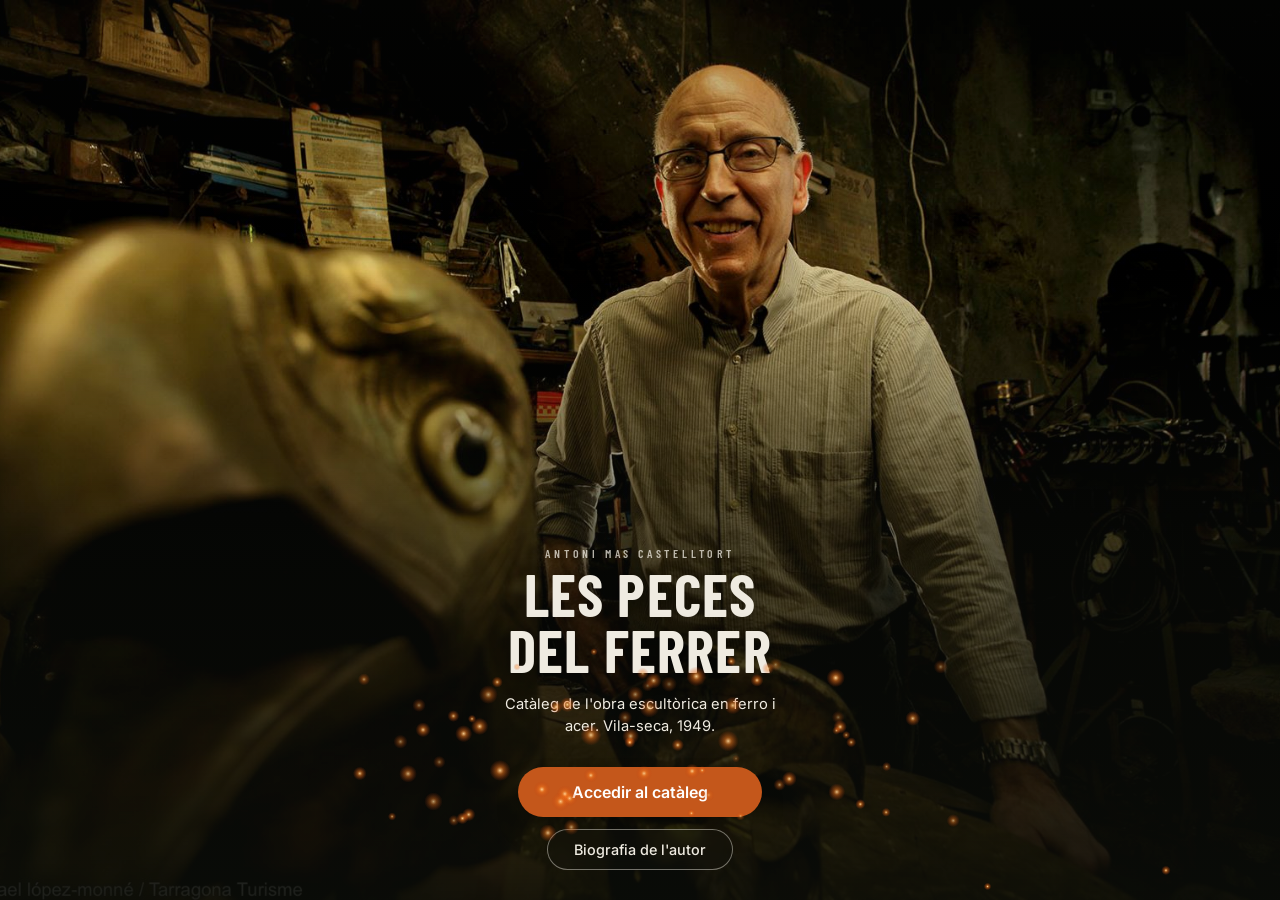
==== commit 41cd1551: "Casella «QR generat» a la fitxa del QR Co-Authored-By: Claude Sonnet 5.5 <noreply@anthropic.com>" ====
--- a/index.html
+++ b/index.html
@@ -2090,9 +2090,9 @@
     '<h3 class="dtitle'+((p.titol||'').trim()?'':' untitled')+'">'+(esc((p.titol||'').trim())||'Sense títol')+'</h3>'+
     '<p class="qrurl">'+esc(url)+'</p></div>'+
     '<div class="navrow"><button id="qrPrint">Imprimir etiqueta</button><button id="qrPng">Descarregar PNG</button></div>'+
-    (role==='editor'?'<div class="navrow"><button id="qrMark">'+(hasQR(p)?'✓ Etiqueta QR assignada (desmarca)':'Marca l\'etiqueta QR com a assignada')+'</button></div>':'')+
+    '<div class="navrow"><label style="display:flex;align-items:center;gap:10px;width:100%;justify-content:center;font-weight:600;color:'+(hasQR(p)?'var(--moss)':'var(--ink-2)')+'"><input type="checkbox" id="qrMark"'+(hasQR(p)?' checked':'')+(role==='editor'?'':' disabled')+' style="width:20px;height:20px;accent-color:var(--moss)">QR generat <span>'+(hasQR(p)?'✓ Generat':'Pendent')+'</span></label></div>'+
     '<div class="navrow"><button id="qrBack">Tornar a la fitxa</button></div>';
-  if($('qrMark')) $('qrMark').addEventListener('click', ()=>{ toggleQR(n); openQR(n); });
+  $('qrMark').addEventListener('change', ()=>{ toggleQR(n); openQR(n); });
   $('qrPrint').addEventListener('click', ()=>printLabels([p], true));
   $('qrPng').addEventListener('click', ()=>qrPng(url, blob=>saveBlob('qr-escultura-'+n+'.png', blob)));
   $('qrBack').addEventListener('click', ()=>open(n,'view'));
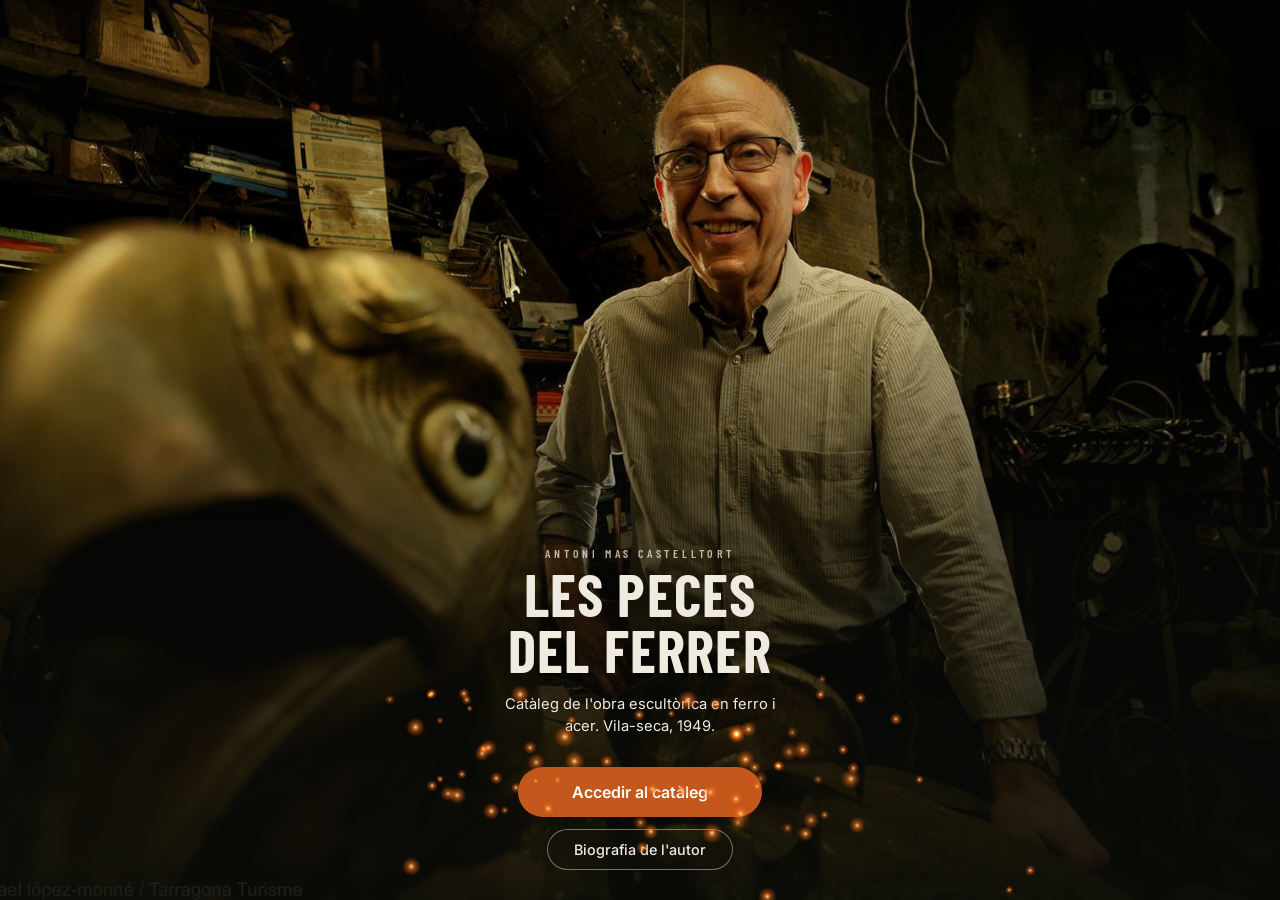
==== commit 9021485f: "Control de QR i estat «QR generat» editable Co-Authored-By: Claude Sonnet 5.5 <noreply@anthropic.com" ====
--- a/index.html
+++ b/index.html
@@ -961,6 +961,17 @@
   .card .fav:not(.on),.card button.qrb:not(.on){opacity:0;transition:opacity .2s,transform .2s var(--ease)}
   .card:hover .fav:not(.on),.card:hover button.qrb:not(.on),.card:focus-within .fav:not(.on),.card:focus-within button.qrb:not(.on){opacity:1}
 }
+/* ---- control de QR ---- */
+.qcrow{display:flex;align-items:center;gap:10px;padding:10px 4px;border-bottom:1px solid var(--rule);cursor:pointer}
+.qcrow .qn{font-size:.72rem;color:var(--ink-2);min-width:40px}
+.qcrow .qt{flex:1;min-width:0;overflow:hidden;text-overflow:ellipsis;white-space:nowrap;font-size:.9rem}
+.qcst{display:inline-block;border:1px solid var(--rule);border-radius:99px;padding:5px 12px;font-size:.74rem;background:var(--card);color:var(--ink-2);font-family:inherit;cursor:pointer;white-space:nowrap}
+.qcst.on{background:var(--moss);color:var(--paper);border-color:var(--moss)}
+span.qcst{cursor:default}
+.qcbar{display:flex;gap:6px;margin:12px 0 4px;flex-wrap:wrap}
+.qcbar button{flex:1;padding:8px 6px;border:1px solid var(--rule);background:var(--card);border-radius:99px;font-size:.78rem;cursor:pointer;font-family:inherit;color:inherit}
+.qcbar button[aria-pressed=true]{background:var(--ink);color:var(--paper);border-color:var(--ink)}
+.qcsearch{width:100%;box-sizing:border-box;padding:10px 12px;border:1px solid var(--rule);border-radius:99px;background:var(--card);font-size:.9rem;font-family:inherit;color:inherit;margin-top:12px}
 /* ---- navegació vertical: principi / final ---- */
 .scrollnav{position:fixed;left:calc(12px + env(safe-area-inset-left));bottom:calc(20px + env(safe-area-inset-bottom));z-index:25;display:flex;flex-direction:column;gap:6px;
   opacity:.55;transition:opacity .25s}
@@ -1137,6 +1148,7 @@
       <div class="fbtns">
         <button id="tlBtn">Cronologia</button>
         <button id="statsBtn">Estadístiques</button>
+        <button id="qrCtlBtn">Control de QR</button>
         <button id="mapAllBtn">Mapa de les obres</button>
         <button id="authorBtn2" data-author>Biografia de l'autor</button>
       </div>
@@ -2090,9 +2102,11 @@
     '<h3 class="dtitle'+((p.titol||'').trim()?'':' untitled')+'">'+(esc((p.titol||'').trim())||'Sense títol')+'</h3>'+
     '<p class="qrurl">'+esc(url)+'</p></div>'+
     '<div class="navrow"><button id="qrPrint">Imprimir etiqueta</button><button id="qrPng">Descarregar PNG</button></div>'+
-    '<div class="navrow"><label style="display:flex;align-items:center;gap:10px;width:100%;justify-content:center;font-weight:600;color:'+(hasQR(p)?'var(--moss)':'var(--ink-2)')+'"><input type="checkbox" id="qrMark"'+(hasQR(p)?' checked':'')+(role==='editor'?'':' disabled')+' style="width:20px;height:20px;accent-color:var(--moss)">QR generat <span>'+(hasQR(p)?'✓ Generat':'Pendent')+'</span></label></div>'+
+    '<div class="navrow">'+(role==='editor'
+      ? '<button type="button" id="qrMark" class="qcst'+(hasQR(p)?' on':'')+'" role="switch" aria-checked="'+hasQR(p)+'" style="padding:12px">'+(hasQR(p)?'☑ QR generat':'☐ QR pendent')+' · toca per canviar</button>'
+      : '<span class="qcst'+(hasQR(p)?' on':'')+'" style="flex:1;text-align:center;padding:12px">'+(hasQR(p)?'✓ QR generat':'QR pendent')+'</span>')+'</div>'+
     '<div class="navrow"><button id="qrBack">Tornar a la fitxa</button></div>';
-  $('qrMark').addEventListener('change', ()=>{ toggleQR(n); openQR(n); });
+  if($('qrMark')) $('qrMark').addEventListener('click', ()=>{ toggleQR(n); openQR(n); });
   $('qrPrint').addEventListener('click', ()=>printLabels([p], true));
   $('qrPng').addEventListener('click', ()=>qrPng(url, blob=>saveBlob('qr-escultura-'+n+'.png', blob)));
   $('qrBack').addEventListener('click', ()=>open(n,'view'));
@@ -4129,6 +4143,45 @@
   sbody.scrollTop = 0; stagger(null); show();
 }
 
+/* ---- control de QR: llistat de gestió (mateix camp p.qr que la fitxa) ---- */
+let qcFilter = 'all', qcText = '';
+function qcList(){
+  const t = qcText.trim().toLowerCase();
+  return listAll().slice().sort((a,b)=>a.n-b.n).filter(p=>{
+    if(qcFilter === 'ok' && !hasQR(p)) return false;
+    if(qcFilter === 'pend' && hasQR(p)) return false;
+    return !t || String(p.n).indexOf(t) >= 0 || String(p.titol||'').toLowerCase().indexOf(t) >= 0;
+  });
+}
+function qcDraw(){
+  const all = listAll(), ok = all.filter(hasQR).length, ed = role === 'editor';
+  $('qcCount').innerHTML = '<div><b>'+all.length+'</b>Total</div><div><b>'+ok+'</b>Generats</div><div><b>'+(all.length-ok)+'</b>Pendents</div>';
+  Array.prototype.forEach.call(document.querySelectorAll('#qcBar button'), b=>b.setAttribute('aria-pressed', String(b.dataset.f === qcFilter)));
+  const l = qcList();
+  $('qcRows').innerHTML = l.length ? l.map(p=>{
+    const on = hasQR(p), tx = on ? '✓ Generat' : 'Pendent';
+    return '<div class="qcrow" data-n="'+p.n+'"><span class="qn">Núm. '+p.n+'</span><span class="qt">'+(esc((p.titol||'').trim())||'Sense títol')+'</span>'+
+      (ed ? '<button type="button" class="qcst'+(on?' on':'')+'" data-tg="'+p.n+'" role="switch" aria-checked="'+on+'">'+tx+'</button>'
+          : '<span class="qcst'+(on?' on':'')+'">'+tx+'</span>')+'</div>';
+  }).join('') : '<p class="fnote">Cap peça coincideix.</p>';
+}
+function openQrCtl(){
+  current = null; mode = 'qrctl'; setHead('Control de QR', false);
+  sbody.innerHTML = '<div class="rvstats" id="qcCount" style="grid-template-columns:repeat(3,1fr)"></div>'+
+    '<input type="search" id="qcSearch" class="qcsearch" placeholder="Cerca per nom o número" aria-label="Cerca per nom o número" value="'+esc(qcText)+'">'+
+    '<div class="qcbar" id="qcBar"><button type="button" data-f="all">Totes</button><button type="button" data-f="ok">Generats</button><button type="button" data-f="pend">Pendents</button></div>'+
+    '<div id="qcRows"></div>';
+  $('qcSearch').addEventListener('input', e=>{ qcText = e.target.value; qcDraw(); });
+  $('qcBar').addEventListener('click', e=>{ const b = e.target.closest('button'); if(b){ qcFilter = b.dataset.f; qcDraw(); } });
+  $('qcRows').addEventListener('click', e=>{
+    const tg = e.target.closest('[data-tg]');
+    if(tg){ e.stopPropagation(); toggleQR(parseInt(tg.dataset.tg,10)); qcDraw(); return; }
+    const r = e.target.closest('.qcrow'); if(r) open(parseInt(r.dataset.n,10),'view');
+  });
+  qcDraw(); sbody.scrollTop = 0; stagger(null); show();
+}
+$('qrCtlBtn').addEventListener('click', openQrCtl);
+
 /* ---- mapa (Leaflet + OpenStreetMap, es carrega només quan s'obre) ---- */
 const LEAF = 'https://cdnjs.cloudflare.com/ajax/libs/leaflet/1.9.4/';
 let leafP = null, mapObj = null;
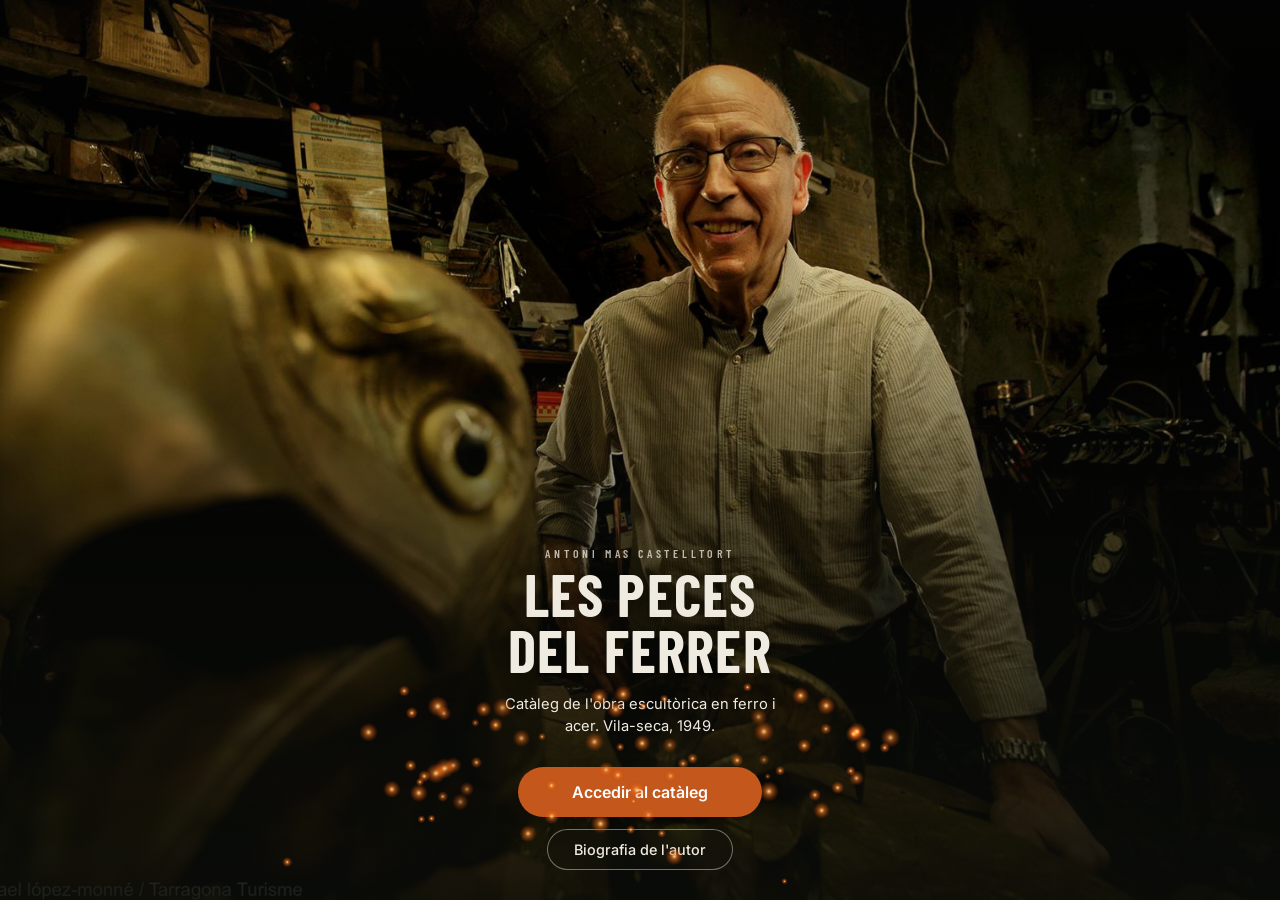
==== commit a4bfb60a: "Tutorials (editor i família) en català i castellà, amb PDF Co-Authored-By: Claude Sonnet 5.5 <norepl" ====
--- a/index.html
+++ b/index.html
@@ -1149,6 +1149,7 @@
         <button id="tlBtn">Cronologia</button>
         <button id="statsBtn">Estadístiques</button>
         <button id="qrCtlBtn">Control de QR</button>
+        <button id="tutBtn">Tutorials</button>
         <button id="mapAllBtn">Mapa de les obres</button>
         <button id="authorBtn2" data-author>Biografia de l'autor</button>
       </div>
@@ -1308,6 +1309,8 @@
 <div id="printArea" aria-hidden="true"></div>
 
 <script src="i18n.js"></script>
+<script src="tutorials-data.js"></script>
+<script src="tutorials.js"></script>
 <script src="firebase-bundle.js"></script>
 <script>(function(){
 "use strict";
@@ -4181,6 +4184,12 @@
   qcDraw(); sbody.scrollTop = 0; stagger(null); show();
 }
 $('qrCtlBtn').addEventListener('click', openQrCtl);
+/* tutorials: el contingut i el PDF són a tutorials-data.js i tutorials.js */
+$('tutBtn').addEventListener('click', ()=>{
+  if(!window.Tutorials || !window.TUTORIALS){ toast('Tutorials no disponibles'); return; }
+  window.Tutorials.open({sbody:sbody, setHead:setHead, show:show, stagger:stagger, saveBlob:saveBlob, toast:toast, loadJsPDF:loadJsPDF,
+    role:()=>role, lang:()=>(window.Prefs && window.Prefs.get().lang) || 'ca', enter:()=>{ current = null; mode = 'tut'; }});
+});
 
 /* ---- mapa (Leaflet + OpenStreetMap, es carrega només quan s'obre) ---- */
 const LEAF = 'https://cdnjs.cloudflare.com/ajax/libs/leaflet/1.9.4/';
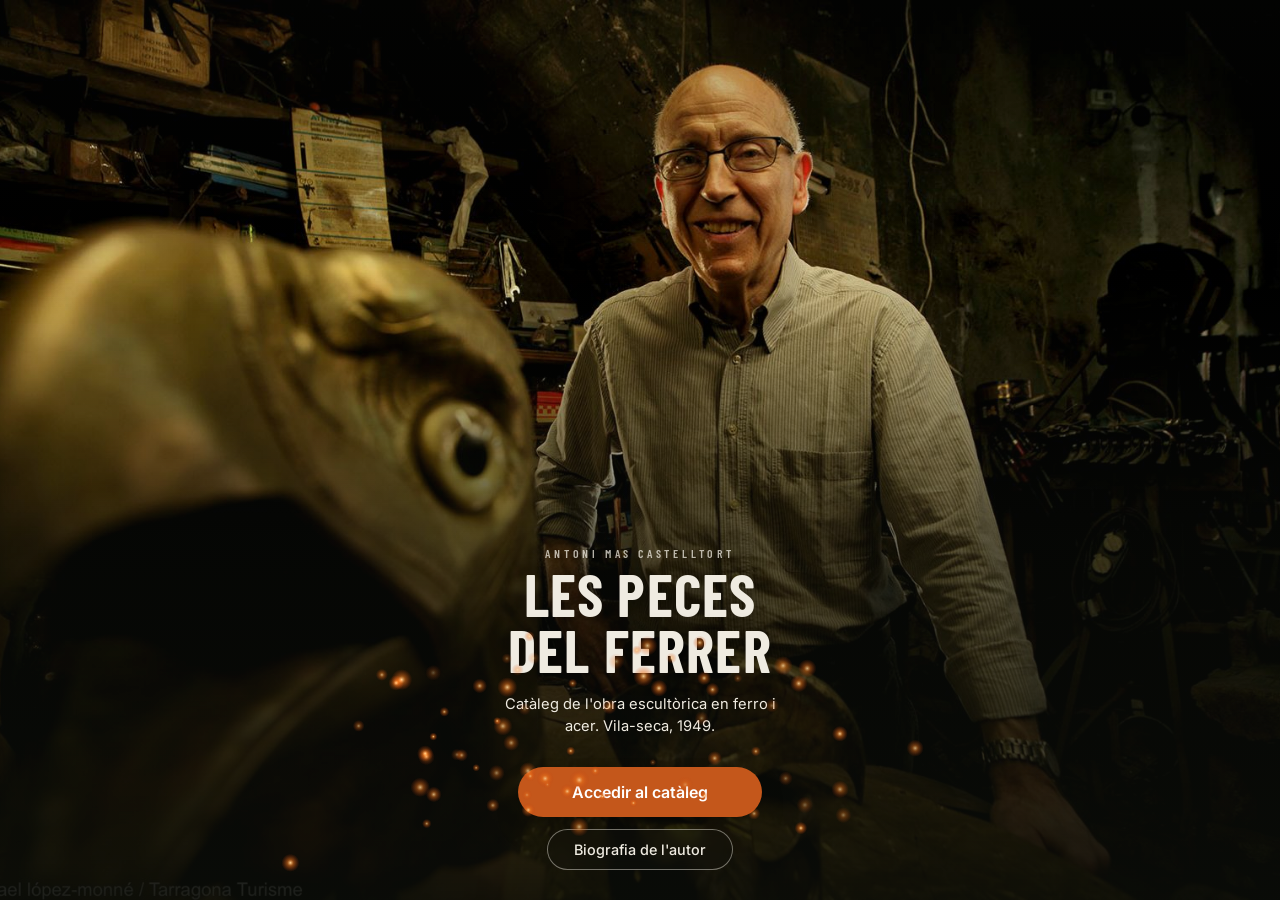
==== commit 622853e1: "Indicador i selector de sessió (Editor, Família, Catàleg) Co-Authored-By: Claude Sonnet 5.5 <noreply" ====
--- a/index.html
+++ b/index.html
@@ -961,6 +961,29 @@
   .card .fav:not(.on),.card button.qrb:not(.on){opacity:0;transition:opacity .2s,transform .2s var(--ease)}
   .card:hover .fav:not(.on),.card:hover button.qrb:not(.on),.card:focus-within .fav:not(.on),.card:focus-within button.qrb:not(.on){opacity:1}
 }
+/* ---- indicador i selector de sessió ---- */
+.sess{display:inline-flex;align-items:center;gap:6px;margin-top:5px;max-width:100%;padding:3px 9px 3px 7px;border:1px solid var(--rule);border-radius:99px;background:var(--card);color:var(--ink-2);font:inherit;font-size:.66rem;letter-spacing:.02em;cursor:pointer;white-space:nowrap}
+.sess svg{width:13px;height:13px;flex:none}
+.sess span{overflow:hidden;text-overflow:ellipsis}
+.sess.editor{color:var(--clay);border-color:color-mix(in srgb,var(--clay) 45%,var(--rule))}
+.sess.none{color:var(--alert)}
+header.scrolled .sess{margin-top:3px}
+.sessmenu{position:fixed;z-index:45;background:var(--card);border:1px solid var(--rule);border-radius:16px;box-shadow:0 18px 40px -12px rgba(0,0,0,.4);padding:6px;max-height:calc(100vh - 90px);overflow-y:auto;animation:rise .25s var(--ease) both}
+.sessmenu[hidden]{display:none}
+.sessopt+.sessopt{border-top:1px solid var(--rule)}
+.sessgo{display:flex;align-items:center;gap:10px;width:100%;text-align:left;padding:10px;border:none;background:none;border-radius:12px;font:inherit;color:inherit;cursor:pointer}
+.sessgo:active,.sessgo:hover{background:var(--paper-2)}
+.sessgo .sico{flex:none;width:30px;height:30px;border-radius:50%;display:grid;place-items:center;background:var(--paper-2);color:var(--moss)}
+.sessgo .sico svg{width:17px;height:17px}
+.sessgo .sbox{flex:1;min-width:0;display:flex;flex-direction:column}
+.sessgo .sbox b{font-size:.92rem}
+.sessgo .sbox i{font-style:normal;font-size:.74rem;color:var(--ink-2)}
+.sessgo em{font-style:normal;font-size:.66rem;font-weight:700;letter-spacing:.05em;text-transform:uppercase;color:var(--paper);background:var(--moss);border-radius:99px;padding:2px 8px}
+.sessgo.on .sico{background:var(--moss);color:var(--paper)}
+.sessinfo{margin:0 10px 8px 50px;font-size:.78rem;color:var(--ink-2)}
+.sessinfo summary{cursor:pointer;color:var(--clay);font-size:.74rem}
+.sessinfo ul{margin:6px 0 0;padding-left:1.1em;line-height:1.45}
+.sessinfo li{margin:0 0 2px}
 /* ---- control de QR ---- */
 .qcrow{display:flex;align-items:center;gap:10px;padding:10px 4px;border-bottom:1px solid var(--rule);cursor:pointer}
 .qcrow .qn{font-size:.72rem;color:var(--ink-2);min-width:40px}
@@ -1071,6 +1094,7 @@
       <div class="btxt">
         <p class="beyebrow">Antoni Mas Castelltort · Catàleg</p>
         <h1>Les peces del ferrer<span class="dot" id="dot" role="img" aria-label="Estat de sincronització"></span></h1>
+        <button type="button" class="sess none" id="sessBtn" aria-haspopup="menu" aria-expanded="false"></button>
       </div>
     </div>
     <div class="progress" id="prog"></div>
@@ -1368,6 +1392,7 @@
 let pubFresh = false;       // l'últim llistat ve del servidor i no hi ha canvis pendents
 let loadErr = false;
 let role = null;            // 'editor' | 'viewer' | null
+let sessMenu = null, pendingSwitch = null;   // selector de sessió (vegeu «indicador i selector de sessió»)
 let userName = '';
 let loaded = false;
 let unsubPieces = null, unsubHist = null, unsubIntern = null;
@@ -2716,6 +2741,7 @@
 }
 function updateSession(){
   sessionNote.textContent = role ? (role==='editor' ? who() + ' · Editor' : guest ? 'Visitant · Només consulta' : (userName ? userName + ' · ' : '') + 'Només lectura') : '';
+  renderSess();
 }
 if(!FB){
   loginEl.classList.remove('loading');
@@ -2775,6 +2801,7 @@
       loginEl.classList.remove('loading');
       showChoice();
       render(); updateSession();
+      applyPending();   // si venim d'un canvi de perfil, obre l'accés que s'ha triat
       return;
     }
     setPwVisible(false);
@@ -2803,6 +2830,73 @@
   }
   FB.signOut(FB.auth);
 });
+/* ---------- indicador i selector de sessió ----------
+   El perfil surt del compte amb què s'ha autenticat (onAuthStateChanged) i de res més: editor = compte d'editor,
+   família = compte de lectura, catàleg = visitant sense compte. Canviar de perfil tanca la sessió actual de debò
+   (es buiden les dades privades i els estats d'edició) i obre l'accés triat, que torna a demanar la contrasenya.
+   Els permisos reals els continuen aplicant les regles de Firestore, no aquest menú. */
+const SESS_IC = {
+  editor:'<svg viewBox="0 0 24 24" fill="none" stroke="currentColor" stroke-width="2" stroke-linecap="round" stroke-linejoin="round" aria-hidden="true"><path d="M12 3l8 3v6c0 4.5-3.2 8-8 9-4.8-1-8-4.5-8-9V6z"/><path d="M9 12l2 2 4-4"/></svg>',
+  viewer:'<svg viewBox="0 0 24 24" fill="none" stroke="currentColor" stroke-width="2" stroke-linecap="round" stroke-linejoin="round" aria-hidden="true"><circle cx="9" cy="8" r="3.2"/><path d="M3 20c0-3.3 2.7-6 6-6s6 2.7 6 6"/><circle cx="17" cy="9" r="2.5"/><path d="M16.5 14.2c2.6.2 4.5 2.4 4.5 5.3"/></svg>',
+  guest:'<svg viewBox="0 0 24 24" fill="none" stroke="currentColor" stroke-width="2" stroke-linecap="round" stroke-linejoin="round" aria-hidden="true"><path d="M2 12s3.6-7 10-7 10 7 10 7-3.6 7-10 7S2 12 2 12z"/><circle cx="12" cy="12" r="3"/></svg>'
+};
+const SESS = {
+  editor:{n:'Editor', d:'Accés complet', perms:['Crear i editar peces, fotografies i fotos de detall.','Gestionar l\'inventari: ubicació, propietat, revisió, préstecs i restauracions.','Marcar l\'estat dels codis QR i imprimir etiquetes.','Fer còpies de seguretat i importar o exportar Excel.','Administració: històries pendents, suggeriments, dades internes i registre de canvis.']},
+  viewer:{n:'Família', d:'Accés limitat', perms:['Consultar peces i fotografies, també la ubicació i la propietat.','Cercar, filtrar i marcar preferides.','Llegir històries i proposar-ne de noves (les aprova l\'editor).','Enviar suggeriments.','No pot crear, editar ni eliminar peces, ni accedir a l\'administració.']},
+  guest:{n:'Catàleg', d:'Només lectura', perms:['Consultar el catàleg públic: fotos, títols, dates, tècnica i història.','Cercar, filtrar i veure fitxes i codis QR.','Sense ubicació, propietat ni observacions.','Sense permís per modificar res ni proposar històries.']}
+};
+function curProfile(){ return role === 'editor' ? 'editor' : role === 'viewer' ? 'viewer' : role === 'guest' ? 'guest' : null; }
+function renderSess(){
+  const b = $('sessBtn'), p = curProfile();
+  b.className = 'sess ' + (p || 'none');
+  const lab = p ? SESS[p].n + ' · ' + SESS[p].d : 'Sessió no identificada';
+  b.innerHTML = (p ? SESS_IC[p] : '') + '<span>' + esc(lab) + '</span>';
+  b.title = lab;
+  if(sessMenu && !sessMenu.hidden) buildSessMenu();
+}
+function buildSessMenu(){
+  const cur = curProfile();
+  sessMenu.innerHTML = ['editor','viewer','guest'].map(k=>'<div class="sessopt"><button type="button" role="menuitemradio" aria-checked="'+(k===cur)+'" class="sessgo'+(k===cur?' on':'')+'" data-p="'+k+'">'+
+    '<span class="sico">'+SESS_IC[k]+'</span><span class="sbox"><b>'+SESS[k].n+'</b><i>'+SESS[k].d+'</i></span>'+(k===cur?'<em>Sessió activa</em>':'')+'</button>'+
+    '<details class="sessinfo"><summary>Què pot fer</summary><ul>'+SESS[k].perms.map(x=>'<li>'+esc(x)+'</li>').join('')+'</ul></details></div>').join('');
+}
+function closeSessMenu(){ if(sessMenu) sessMenu.hidden = true; $('sessBtn').setAttribute('aria-expanded','false'); }
+function openSessMenu(){
+  if(!sessMenu){
+    sessMenu = document.createElement('div'); sessMenu.className = 'sessmenu'; sessMenu.hidden = true; sessMenu.setAttribute('role','menu');
+    document.body.appendChild(sessMenu);
+    sessMenu.addEventListener('click', e=>{ const g = e.target.closest('.sessgo'); if(g){ closeSessMenu(); switchProfile(g.dataset.p); } });
+  }
+  buildSessMenu();
+  const r = $('sessBtn').getBoundingClientRect(), w = Math.min(360, window.innerWidth - 16);
+  sessMenu.style.width = w + 'px'; sessMenu.style.top = (r.bottom + 6) + 'px';
+  sessMenu.style.left = Math.max(8, Math.min(r.left, window.innerWidth - w - 8)) + 'px';
+  sessMenu.hidden = false; $('sessBtn').setAttribute('aria-expanded','true');
+}
+$('sessBtn').addEventListener('click', e=>{ e.stopPropagation(); (sessMenu && !sessMenu.hidden) ? closeSessMenu() : openSessMenu(); });
+document.addEventListener('click', e=>{ if(sessMenu && !sessMenu.hidden && !sessMenu.contains(e.target)) closeSessMenu(); });
+document.addEventListener('keydown', e=>{ if(e.key === 'Escape') closeSessMenu(); });
+window.addEventListener('resize', closeSessMenu);
+function applyPending(){
+  const k = pendingSwitch; pendingSwitch = null;
+  if(k === 'editor') $('editorBtn').click(); else if(k === 'viewer') $('readerBtn').click(); else if(k === 'guest') $('guestBtn').click();
+}
+function switchProfile(kind){
+  if(!FB || kind === curProfile()) return;
+  if(sheet.classList.contains('on') && (mode === 'edit' || mode === 'new' || mode === 'bulk') &&
+     !confirm('Hi ha canvis sense desar. Si canvies de sessió es perdran. Vols continuar?')) return;
+  if(location.hash){ try{ history.replaceState(null,'',location.pathname+location.search); }catch(e){} }
+  pendingSwitch = kind;
+  if(guest){   // el visitant no té compte: només cal netejar l'estat local
+    guest = false; role = null; userName = ''; stopData(); close();
+    selMode = false; selected.clear(); document.body.classList.remove('sel');
+    document.body.classList.add('noauth'); document.body.classList.remove('ro','guest');
+    render(); updateSession(); applyPending();
+    return;
+  }
+  // amb compte: es tanca la sessió de Firebase; onAuthStateChanged buida les dades i obre l'accés triat
+  Promise.resolve(FB.signOut(FB.auth)).catch(()=>{ pendingSwitch = null; toast('No s\'ha pogut tancar la sessió'); });
+}
 window.addEventListener('hashchange', handleHash);
 window.addEventListener('online', ()=>{ if(role) setSync('wait','Reconnectant…'); });
 window.addEventListener('offline', ()=>{ if(role) setSync('off','Sense connexió: els canvis es sincronitzaran més tard.'); });
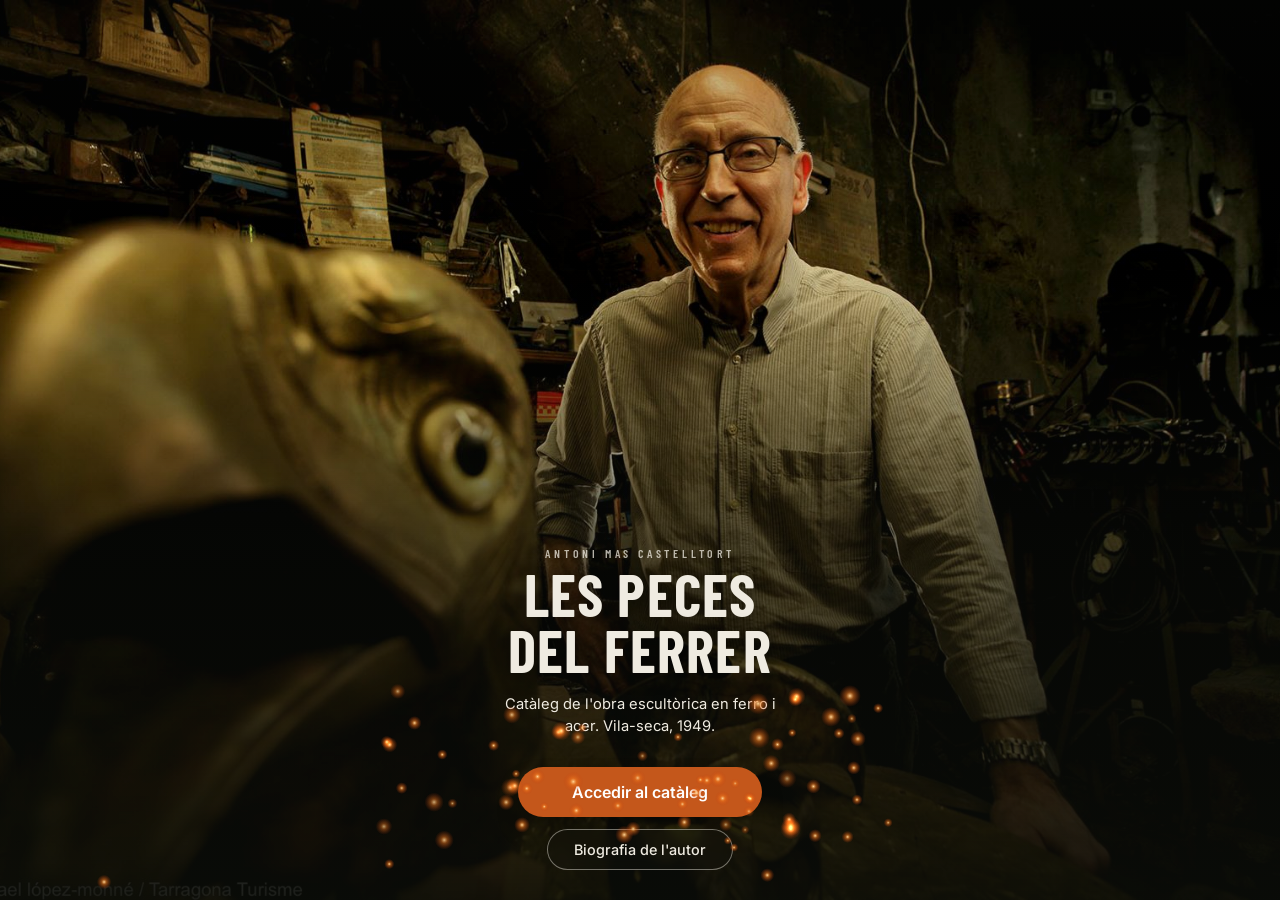
==== commit 292bf6a8: "Biografia de l'autor ampliada (cronologia, obres, fonts) i estructura de galeria Co-Authored-By: Cla" ====
--- a/index.html
+++ b/index.html
@@ -961,6 +961,16 @@
   .card .fav:not(.on),.card button.qrb:not(.on){opacity:0;transition:opacity .2s,transform .2s var(--ease)}
   .card:hover .fav:not(.on),.card:hover button.qrb:not(.on),.card:focus-within .fav:not(.on),.card:focus-within button.qrb:not(.on){opacity:1}
 }
+/* ---- biografia: idioma dels textos nous, galeria i fonts ---- */
+html[lang="es"] .l-ca,html:not([lang="es"]) .l-es{display:none!important}
+.au-gal{display:grid;grid-template-columns:repeat(auto-fill,minmax(112px,1fr));gap:8px;margin-bottom:18px}
+.au-gal figure{margin:0}
+.au-gal button{display:block;width:100%;padding:0;border:1px solid var(--rule);border-radius:12px;overflow:hidden;background:var(--paper-2);cursor:zoom-in}
+.au-gal img{display:block;width:100%;aspect-ratio:4/3;object-fit:cover}
+.au-gal figcaption{font-size:.66rem;line-height:1.35;color:var(--ink-2);padding:4px 2px}
+.au-bib ul{margin:0 0 14px;padding-left:1.1em;font-size:.82rem;line-height:1.5;color:var(--ink-2)}
+.au-bib li{margin:0 0 5px}
+.au-bib a{color:var(--clay)}
 /* ---- indicador i selector de sessió ---- */
 .sess{display:inline-flex;align-items:center;gap:6px;margin-top:5px;max-width:100%;padding:3px 9px 3px 7px;border:1px solid var(--rule);border-radius:99px;background:var(--card);color:var(--ink-2);font:inherit;font-size:.66rem;letter-spacing:.02em;cursor:pointer;white-space:nowrap}
 .sess svg{width:13px;height:13px;flex:none}
@@ -1264,12 +1274,22 @@
     <h3>Línia del temps</h3>
     <p class="au-hint">Toca cada any per veure'n més.</p>
     <ol class="au-tl">
+      <li class="l-ca"><details><summary><b>1970–1986</b><span>Exposicions col·lectives</span></summary><p>Entre 1970 i 1984 participa en 25 mostres col·lectives a Barcelona, Tarragona, Reus, Cambrils, Torredembarra, Vila-seca i Salou. El 1980 és a la VII Biennal Internacional de l'Esport a les Belles Arts de Barcelona i el 1986 al VII Certamen Nacional de Escultura de Madrid.</p></details></li>
+      <li class="l-es"><details><summary><b>1970–1986</b><span>Exposiciones colectivas</span></summary><p>Entre 1970 y 1984 participa en 25 muestras colectivas en Barcelona, Tarragona, Reus, Cambrils, Torredembarra, Vila-seca y Salou. En 1980 está en la VII Bienal Internacional del Deporte en las Bellas Artes de Barcelona y en 1986 en el VII Certamen Nacional de Escultura de Madrid.</p></details></li>
       <li><details><summary><b>1949</b><span>Neix a Vila-seca</span></summary><p>Creix en una família de ferrers: l'ofici de la forja li ve per tradició familiar.</p></details></li>
       <li><details><summary><b>1976</b><span>Escola d'Art de Tarragona</span></summary><p>Inicia els estudis d'escultura a l'Escola d'Art de la Diputació de Tarragona, on rep el Premi de Final d'Estudis. Des dels anys 70 participa en exposicions col·lectives i individuals.</p></details></li>
+      <li class="l-ca"><details><summary><b>1981</b><span>Final d'estudis</span></summary><p>Segons el seu currículum, cursa Procediments Escultòrics a l'Escola d'Art de Tarragona entre 1976 i 1981, i el Premi de Final d'Estudis és de 1981.</p></details></li>
+      <li class="l-es"><details><summary><b>1981</b><span>Final de estudios</span></summary><p>Según su currículum, cursa Procedimientos Escultóricos en la Escuela de Arte de Tarragona entre 1976 y 1981, y el Premio de Final de Estudios es de 1981.</p></details></li>
       <li><details><summary><b>1985</b><span>Premi Julio Antonio</span></summary><p>Finalista del XXIII Premi Julio Antonio d'Escultura de Tarragona.</p></details></li>
+      <li class="l-ca"><details><summary><b>1990–1992</b><span>Reus i ARCO</span></summary><p>El 1990 és seleccionat al XI Saló d'Arts Plàstiques de Reus. El 1992 presenta obra a ARCO (Madrid) amb la Galeria Arte-Xerea de València, amb la qual també exposa a València i a les fires INTERART (1998–2000).</p></details></li>
+      <li class="l-es"><details><summary><b>1990–1992</b><span>Reus y ARCO</span></summary><p>En 1990 es seleccionado en el XI Salón de Artes Plásticas de Reus. En 1992 presenta obra en ARCO (Madrid) con la Galería Arte-Xerea de Valencia, con la que también expone en Valencia y en las ferias INTERART (1998–2000).</p></details></li>
       <li><details><summary><b>Finals dels 90</b><span>«El món s'acaba»</span></summary><p>Col·labora a Catalunya Ràdio amb Xavier Graset en el programa <i>El món s'acaba</i>, on es fa popular com «el ferrer» de les paràboles.</p></details></li>
+      <li class="l-ca"><details><summary><b>1997–2003</b><span>Cada dia a la ràdio</span></summary><p>Segons el currículum municipal, col·labora entre 1997 i 2003 al programa diari de Catalunya Ràdio dirigit per Xavier Graset. El 1999 participa al llibre <i>El món s'acaba: com superar el 2000</i> (Columna) i el 2002 prologa <i>Tanta tinta tonta</i>, d'Andreu Faro i Xavier Graset.</p></details></li>
+      <li class="l-es"><details><summary><b>1997–2003</b><span>Cada día en la radio</span></summary><p>Según el currículum municipal, colabora entre 1997 y 2003 en el programa diario de Catalunya Ràdio dirigido por Xavier Graset. En 1999 participa en el libro <i>El món s'acaba: com superar el 2000</i> (Columna) y en 2002 prologa <i>Tanta tinta tonta</i>, de Andreu Faro y Xavier Graset.</p></details></li>
       <li><details><summary><b>2000</b><span>Primer llibre</span></summary><p><i>Les paràboles d'Antoni Mas: el ferrer radiofònic d'El món s'acaba</i>.</p></details></li>
       <li><details><summary><b>2003</b><span>«Currículum»</span></summary><p>Publica <i>A cops de paràbola: Antoni Mas, el ferrer d'El món s'acaba</i> i culmina la seva trajectòria creativa amb l'exposició <i>Currículum</i> a Tarragona.</p></details></li>
+      <li class="l-ca"><details><summary><b>2003–2006</b><span>Altres mostres</span></summary><p>El catàleg de <i>Currículum</i> (Ajuntament de Tarragona) situa l'exposició a La Chartreuse, del 15 de setembre al 19 d'octubre de 2003. Després exposa a la Capella de Sant Roc de Valls i al Centre Parroquial de Constantí (2004) i al Museu de la Mina de Bellmunt de Siurana (2006).</p></details></li>
+      <li class="l-es"><details><summary><b>2003–2006</b><span>Otras muestras</span></summary><p>El catálogo de <i>Currículum</i> (Ayuntamiento de Tarragona) sitúa la exposición en La Chartreuse, del 15 de septiembre al 19 de octubre de 2003. Después expone en la Capilla de Sant Roc de Valls y en el Centro Parroquial de Constantí (2004) y en el Museo de la Mina de Bellmunt de Siurana (2006).</p></details></li>
       <li><details><summary><b>2006</b><span>La Torre dels Vents</span></summary><p>El 12 de febrer s'inaugura a la plaça de les Corts Catalanes de Tarragona <i>La Torre dels Vents</i>, una escultura de 32 metres il·luminada per dins que marca el final de la Rambla Nova.</p></details></li>
       <li><details><summary><b>2019</b><span>Neix el Cavall Alat</span></summary><p>Per encàrrec del Seguici Popular de Vila-seca crea el <i>Cavall Alat</i>, que s'estrena a la Festa Major de Sant Antoni apadrinat per l'Àliga de Tarragona i el Lleó de Reus.</p></details></li>
       <li><details><summary><b>2026</b><span>«De la ferralla al vol»</span></summary><p>El Castell de Vila-seca exposa les fotografies de Nani Nolla sobre la creació del Cavall Alat, des dels primers esbossos fins a la figura acabada.</p></details></li>
@@ -1277,7 +1297,7 @@
 
     <h3>Obra destacada</h3>
     <div class="au-works">
-      <details><summary><span class="au-wy">2006 · Tarragona</span><b>La Torre dels Vents</b></summary><p>Escultura pública de 32 metres a la plaça de les Corts Catalanes, il·luminada des de l'interior. Forma part del paisatge urbà de la Rambla Nova.</p>
+      <details><summary><span class="au-wy">2006 · Tarragona</span><b>La Torre dels Vents</b></summary><p>Escultura pública de 32 metres a la plaça de les Corts Catalanes, il·luminada des de l'interior. Forma part del paisatge urbà de la Rambla Nova.</p><p class="l-ca">Segons el Museu d'Art Modern de Tarragona, és una estructura d'acer (30 metres més un parallamps de 2) construïda a la factoria Schwartz Hautmont de Tarragona: un prisma central sostingut per una gran arcada parabòlica i coronat per un penell circular de 4 metres que oscil·la amb el vent. L'autor la va inspirar en «les indústries dels voltants de Tarragona» i en «el moviment i el treball dels tarragonins». El títol inicial, <i>L'Encís Bellugadís</i>, el va proposar ell mateix; l'alcalde Joan Miquel Nadal la va batejar com a <i>La Torre dels Vents</i>.</p><p class="l-es">Según el Museu d'Art Modern de Tarragona, es una estructura de acero (30 metros más un pararrayos de 2) construida en la factoría Schwartz Hautmont de Tarragona: un prisma central sostenido por una gran arcada parabólica y coronado por una veleta circular de 4 metros que oscila con el viento. El autor la inspiró en «las industrias de los alrededores de Tarragona» y en «el movimiento y el trabajo de los tarraconenses». El título inicial, <i>L'Encís Bellugadís</i>, lo propuso él mismo; el alcalde Joan Miquel Nadal la bautizó como <i>La Torre dels Vents</i>.</p>
         <div class="au-media">
           <button type="button" class="au-clip" data-t="331"><span>▶</span>Veure-la al documental <small>5:31</small></button><div class="au-clipbox"></div>
           <a class="au-news" href="https://tarragona.cat/patrimoni/arxiu-municipal/fitxers/altres/altres-bhmt/llibret-de-la-ruta-les-estatues-ens-parlen-de-la-rambla-nova-de-tarragona" target="_blank" rel="noopener"><b>Les estàtues ens parlen: ruta de la Rambla Nova</b><span>Ajuntament de Tarragona · PDF</span></a>
@@ -1287,7 +1307,7 @@
           <figure><img loading="lazy" src="https://upload.wikimedia.org/wikipedia/commons/thumb/6/6a/%C3%80ligaballant.JPG/960px-%C3%80ligaballant.JPG" alt="L'Àliga de Tarragona ballant a la plaça de les Cols"><figcaption>L'Àliga ballant a la plaça de les Cols · <a href="https://commons.wikimedia.org/wiki/File:%C3%80ligaballant.JPG" target="_blank" rel="noopener">Wikimedia Commons</a> (domini públic)</figcaption></figure>
           <button type="button" class="au-clip" data-t="220"><span>▶</span>Veure-la al documental <small>3:40</small></button><div class="au-clipbox"></div>
         </div></details>
-      <details><summary><span class="au-wy">2019 · Vila-seca</span><b>El Cavall Alat</b></summary><p>Figura del bestiari de Vila-seca inspirada en les antigues joguines articulades, el Cós de Sant Antoni i el mite de Pegàs. Va començar amb una planxa d'acer inoxidable. Música d'Antoni Alburquerque, coreografia de Marià Gil i vestuari de Mar Altadill.</p>
+      <details><summary><span class="au-wy">2019 · Vila-seca</span><b>El Cavall Alat</b></summary><p>Figura del bestiari de Vila-seca inspirada en les antigues joguines articulades, el Cós de Sant Antoni i el mite de Pegàs. Va començar amb una planxa d'acer inoxidable. Música d'Antoni Alburquerque, coreografia de Marià Gil i vestuari de Mar Altadill.</p><p class="l-ca">Pesa 77 quilos i fa 1,7 metres d'alçada. Segons el mateix Antoni Mas, la idea va néixer quan Pere Segura li va proposar un porcell per al Seguici de Sant Antoni i ell va respondre: «Per què no un cavall alat? Un Pegàs?». Va construir l'esquelet interior amb tubs i va dissenyar els mecanismes que permeten moure el cap, les potes i la resta del cos. La fotògrafa Nani Nolla en va retratar el procés des del 2018 (més d'un miler d'imatges); una selecció de 44 es va exposar a la Sala Kies del Castell de Vila-seca del 22 de gener al 29 de març de 2026.</p><p class="l-es">Pesa 77 kilos y mide 1,7 metros de altura. Según el propio Antoni Mas, la idea nació cuando Pere Segura le propuso un cerdito para el Seguici de Sant Antoni y él respondió: «¿Por qué no un caballo alado? ¿Un Pegaso?». Construyó el esqueleto interior con tubos y diseñó los mecanismos que permiten mover la cabeza, las patas y el resto del cuerpo. La fotógrafa Nani Nolla retrató el proceso desde 2018 (más de mil imágenes); una selección de 44 se expuso en la Sala Kies del Castell de Vila-seca del 22 de enero al 29 de marzo de 2026.</p>
         <div class="au-media">
           <button type="button" class="au-clip" data-yt="St61vkQTFVc"><span>▶</span>Reportatge de l'estrena <small>TAC12</small></button><div class="au-clipbox"></div>
           <button type="button" class="au-clip" data-t="428"><span>▶</span>Veure'l al documental <small>7:08</small></button><div class="au-clipbox"></div>
@@ -1295,12 +1315,19 @@
           <a class="au-news" href="https://www.diaridetarragona.com/costa/250328/making-of-cavall-alat-vila-seca-foto-foto-exposicion-castell.html" target="_blank" rel="noopener"><b>El «making of» del Cavall Alat, foto a foto</b><span>Diari de Tarragona</span></a>
           <a class="au-news" href="https://www.culturalvila-seca.cat/cavallalat/historia/" target="_blank" rel="noopener"><b>Història del Cavall Alat</b><span>Portants del Cavall Alat</span></a>
         </div></details>
-      <details><summary><span class="au-wy">Andorra</span><b>Església d'Ordino</b></summary><p>Escultures per a l'església de Sant Corneli i Sant Cebrià d'Ordino.</p>
+      <details class="l-ca"><summary><span class="au-wy">Tarragona · Vila-seca · El Morell · Reus</span><b>Seguici i Ball de Diables</b></summary><p>Segons el currículum municipal: els gegants <i>Ton</i> i <i>Pineda</i> per a l'Ajuntament de Vila-seca; els ceptres del diable i la diablessa del Ball de Diables de Tarragona, d'El Morell, de Vila-seca i dels Diables de Voramar del Serrallo (també en versió infantil); l'estructura metàl·lica de la Cuca-fera de Tarragona i de la Cuca-fera petita; l'Àliga petita del Seguici de Santa Tecla i corones per al Lleó de Reus.</p></details>
+      <details class="l-es"><summary><span class="au-wy">Tarragona · Vila-seca · El Morell · Reus</span><b>Seguici y Ball de Diables</b></summary><p>Según el currículum municipal: los gigantes <i>Ton</i> y <i>Pineda</i> para el Ayuntamiento de Vila-seca; los cetros del diablo y la diablesa del Ball de Diables de Tarragona, de El Morell, de Vila-seca y de los Diables de Voramar del Serrallo (también en versión infantil); la estructura metálica de la Cuca-fera de Tarragona y de la Cuca-fera petita; el Àliga petita del Seguici de Santa Tecla y coronas para el León de Reus.</p></details>
+      <details class="l-ca"><summary><span class="au-wy">Catalunya</span><b>Escultura religiosa, mural i urbana</b></summary><p>Segons el currículum: <i>Sant Bernat Calvó</i> a la plaça de Voltas de Vila-seca, <i>Sant Jordi</i> a l'església de Sant Jordi de Salou, el <i>Crist en creu ressuscitat</i> de Santa Maria del Mar (Salou) i el de la capella del Mas de Borbó (Almoster), la creu de la façana de Sant Pere i Sant Pau de Tarragona, l'escultura mural del Col·legi La Salle de Tarragona, les baranes de la Casa del Mar de Tarragona i el conjunt escultòric <i>Sardana</i> de Roda de Berà.</p></details>
+      <details class="l-es"><summary><span class="au-wy">Cataluña</span><b>Escultura religiosa, mural y urbana</b></summary><p>Según el currículum: <i>Sant Bernat Calvó</i> en la plaza de Voltas de Vila-seca, <i>Sant Jordi</i> en la iglesia de Sant Jordi de Salou, el <i>Cristo en cruz resucitado</i> de Santa Maria del Mar (Salou) y el de la capilla del Mas de Borbó (Almoster), la cruz de la fachada de Sant Pere i Sant Pau de Tarragona, la escultura mural del Colegio La Salle de Tarragona, las barandillas de la Casa del Mar de Tarragona y el conjunto escultórico <i>Sardana</i> de Roda de Berà.</p></details>
+      <details><summary><span class="au-wy">Andorra</span><b>Església d'Ordino</b></summary><p>Escultures per a l'església de Sant Corneli i Sant Cebrià d'Ordino.</p><p class="l-ca">Segons el currículum, són <i>Sant Cebrià bisbe</i> i <i>Sant Corneli papa</i>.</p><p class="l-es">Según el currículum, son <i>Sant Cebrià bisbe</i> y <i>Sant Corneli papa</i>.</p>
         <div class="au-media">
           <figure><img loading="lazy" src="https://upload.wikimedia.org/wikipedia/commons/thumb/e/e6/Esgl%C3%A9sia_de_Sant_Corneli_i_Sant_Cebri%C3%A0_%28Ordino%29_-_1.jpg/960px-Esgl%C3%A9sia_de_Sant_Corneli_i_Sant_Cebri%C3%A0_%28Ordino%29_-_1.jpg" alt="Església de Sant Corneli i Sant Cebrià d'Ordino"><figcaption>Església de Sant Corneli i Sant Cebrià · Foto: Jaume Meneses, <a href="https://commons.wikimedia.org/wiki/File:Esgl%C3%A9sia_de_Sant_Corneli_i_Sant_Cebri%C3%A0_(Ordino)_-_1.jpg" target="_blank" rel="noopener">CC BY-SA 2.0</a></figcaption></figure>
         </div></details>
-      <details><summary><span class="au-wy">Vila-seca · La Pineda</span><b>Vitralls</b></summary><p>Disseny de vitralls per a diverses esglésies, entre elles Sant Esteve de Vila-seca i l'Esperit Sant de La Pineda.</p></details>
+      <details><summary><span class="au-wy">Vila-seca · La Pineda</span><b>Vitralls</b></summary><p>Disseny de vitralls per a diverses esglésies, entre elles Sant Esteve de Vila-seca i l'Esperit Sant de La Pineda.</p><p class="l-ca">La biografia municipal hi afegeix les vidrieres de Santa Maria del Mar de Salou i de la Casa Parroquial de Constantí.</p><p class="l-es">La biografía municipal añade las vidrieras de Santa Maria del Mar de Salou y de la Casa Parroquial de Constantí.</p></details>
     </div>
+
+    <section id="auGalSec" hidden><h3><span class="l-ca">Galeria fotogràfica</span><span class="l-es">Galería fotográfica</span></h3>
+      <div class="au-gal" id="auGal"></div></section>
 
     <h3>Vídeos</h3>
     <div class="au-vtabs" role="tablist" aria-label="Vídeos sobre l'autor">
@@ -1320,6 +1347,31 @@
       <a href="https://www.youtube.com/watch?v=St61vkQTFVc" target="_blank" rel="noopener"><b>Vila-seca estrena el Cavall Alat</b><span>TAC12 · YouTube</span></a>
       <a href="https://vimeo.com/542240274" target="_blank" rel="noopener"><b>El ferrer del meu poble</b><span>Pere Martell · Vimeo</span></a>
     </div>
+    <h3><span class="l-ca">Fonts documentals</span><span class="l-es">Fuentes documentales</span></h3>
+    <div class="au-bib l-ca"><p class="au-hint">Fonts biogràfiques</p><ul>
+      <li><a href="https://vila-seca.cat/es/component/content/article/antoni-mas-castelltort?Itemid=544&amp;catid=160" target="_blank" rel="noopener">Antoni Mas Castelltort</a> · Ajuntament de Vila-seca (biografia i bibliografia)</li>
+      <li><a href="https://vila-seca.cat/historialocal/images/stories/gent/antoni.mas.curriculum.pdf" target="_blank" rel="noopener">Currículum d'Antoni Mas</a> · Història local, Biblioteca de Vila-seca (PDF)</li>
+      <li><a href="https://www.dipta.cat/mamt/mamt/en/node/16703" target="_blank" rel="noopener">La Torre dels Vents</a> · Museu d'Art Modern de Tarragona</li>
+      <li>Vaquer i Ferrando, Pineda; Leal, Ramon. «La Ruta d'Antoni Mas (I–V)». <i>El Pont de Fusta</i>, núm. 286–290, 2003–2004 (<a href="https://vila-seca.cat/historialocal/images/stories/llegir/buidatspdf/2003.12.22.23.AMas.pdf" target="_blank" rel="noopener">I</a>, <a href="https://vila-seca.cat/historialocal/images/stories/llegir/buidatspdf/2004.01.22.23.AMas.pdf" target="_blank" rel="noopener">II</a>, <a href="https://vila-seca.cat/historialocal/images/stories/llegir/buidatspdf/2004.02.24.25.AMas.pdf" target="_blank" rel="noopener">III</a>, <a href="https://vila-seca.cat/historialocal/images/stories/llegir/buidatspdf/2004.03.22.25.AMas.pdf" target="_blank" rel="noopener">IV</a>, <a href="https://vila-seca.cat/historialocal/images/stories/llegir/buidatspdf/2004.04.19.AMas.pdf" target="_blank" rel="noopener">V</a>).</li>
+      <li>Rodríguez, Robert. «Entrevista amb Antoni Mas: el ferrer radiofònic». <i>El Pont de Fusta</i>, núm. 243, 2000 (<a href="https://vila-seca.cat/historialocal/images/stories/llegir/buidatspdf/2000.05.21.23.AMas.pdf" target="_blank" rel="noopener">PDF</a>). «Antoni Mas Castelltort», <i>El Pont de Fusta</i>, núm. 12, 1980 (<a href="https://vila-seca.cat/historialocal/images/stories/llegir/buidatspdf/1980.09.10.11.AMas.pdf" target="_blank" rel="noopener">PDF</a>).</li>
+      <li>Mas Castelltort, Antoni. <i>Currículum</i> (catàleg), Ajuntament de Tarragona, 2003. <i>Escultures</i>, Arte Xerea, 1991. <i>Antoni Mas</i>, Arte Xerea, 1989.</li>
+    </ul><p class="au-hint">Crèdits fotogràfics</p><ul>
+      <li>Fotografia principal: © Rafael López-Monné / Tarragona Turisme.</li>
+      <li>L'Àliga ballant a la plaça de les Cols: Wikimedia Commons (domini públic).</li>
+      <li>Església de Sant Corneli i Sant Cebrià d'Ordino: Jaume Meneses, Wikimedia Commons (CC BY-SA 2.0).</li>
+    </ul></div>
+    <div class="au-bib l-es"><p class="au-hint">Fuentes biográficas</p><ul>
+      <li><a href="https://vila-seca.cat/es/component/content/article/antoni-mas-castelltort?Itemid=544&amp;catid=160" target="_blank" rel="noopener">Antoni Mas Castelltort</a> · Ayuntamiento de Vila-seca (biografía y bibliografía)</li>
+      <li><a href="https://vila-seca.cat/historialocal/images/stories/gent/antoni.mas.curriculum.pdf" target="_blank" rel="noopener">Currículum de Antoni Mas</a> · Historia local, Biblioteca de Vila-seca (PDF)</li>
+      <li><a href="https://www.dipta.cat/mamt/mamt/en/node/16703" target="_blank" rel="noopener">La Torre dels Vents</a> · Museu d'Art Modern de Tarragona</li>
+      <li>Vaquer i Ferrando, Pineda; Leal, Ramon. «La Ruta d'Antoni Mas (I–V)». <i>El Pont de Fusta</i>, n.º 286–290, 2003–2004 (<a href="https://vila-seca.cat/historialocal/images/stories/llegir/buidatspdf/2003.12.22.23.AMas.pdf" target="_blank" rel="noopener">I</a>, <a href="https://vila-seca.cat/historialocal/images/stories/llegir/buidatspdf/2004.01.22.23.AMas.pdf" target="_blank" rel="noopener">II</a>, <a href="https://vila-seca.cat/historialocal/images/stories/llegir/buidatspdf/2004.02.24.25.AMas.pdf" target="_blank" rel="noopener">III</a>, <a href="https://vila-seca.cat/historialocal/images/stories/llegir/buidatspdf/2004.03.22.25.AMas.pdf" target="_blank" rel="noopener">IV</a>, <a href="https://vila-seca.cat/historialocal/images/stories/llegir/buidatspdf/2004.04.19.AMas.pdf" target="_blank" rel="noopener">V</a>).</li>
+      <li>Rodríguez, Robert. «Entrevista amb Antoni Mas: el ferrer radiofònic». <i>El Pont de Fusta</i>, n.º 243, 2000 (<a href="https://vila-seca.cat/historialocal/images/stories/llegir/buidatspdf/2000.05.21.23.AMas.pdf" target="_blank" rel="noopener">PDF</a>). «Antoni Mas Castelltort», <i>El Pont de Fusta</i>, n.º 12, 1980 (<a href="https://vila-seca.cat/historialocal/images/stories/llegir/buidatspdf/1980.09.10.11.AMas.pdf" target="_blank" rel="noopener">PDF</a>).</li>
+      <li>Mas Castelltort, Antoni. <i>Currículum</i> (catálogo), Ayuntamiento de Tarragona, 2003. <i>Escultures</i>, Arte Xerea, 1991. <i>Antoni Mas</i>, Arte Xerea, 1989.</li>
+    </ul><p class="au-hint">Créditos fotográficos</p><ul>
+      <li>Fotografía principal: © Rafael López-Monné / Tarragona Turisme.</li>
+      <li>El Àliga bailando en la plaza de les Cols: Wikimedia Commons (dominio público).</li>
+      <li>Iglesia de Sant Corneli i Sant Cebrià de Ordino: Jaume Meneses, Wikimedia Commons (CC BY-SA 2.0).</li>
+    </ul></div>
   </article>
 </div>
 
@@ -4522,4 +4574,14 @@
   document.getElementById('authorClose').addEventListener('click', closeAuthor);
   document.addEventListener('keydown', e=>{ if(e.key==='Escape' && !box.hidden) closeAuthor(); });
 })();
+(function(){ // galeria de fotos de l'autor. Per afegir-ne: posa-les a AU_GALLERY (només imatges amb permís d'ús)
+  /* {src:'url', alt:'text alternatiu', ca:'peu de foto', es:'pie de foto', credit:'Foto: autor, arxiu', url:'enllaç a la font'} */
+  const AU_GALLERY = [];
+  const sec = document.getElementById('auGalSec'), box = document.getElementById('auGal');
+  if(!sec || !box || !AU_GALLERY.length) return;
+  const es = document.documentElement.lang === 'es', list = AU_GALLERY.map(g=>g.src);
+  box.innerHTML = AU_GALLERY.map((g,i)=>'<figure><button type="button" data-i="'+i+'"><img loading="lazy" src="'+g.src+'" alt="'+(g.alt||'').replace(/"/g,'&quot;')+'"></button><figcaption>'+((es ? g.es : g.ca)||'')+(g.credit ? ' · '+g.credit : '')+'</figcaption></figure>').join('');
+  box.addEventListener('click', e=>{ const b = e.target.closest('button[data-i]'); if(b && window.Forja) window.Forja.viewer(list[+b.dataset.i], list); });
+  sec.hidden = false;
+})();
 </script></body></html>
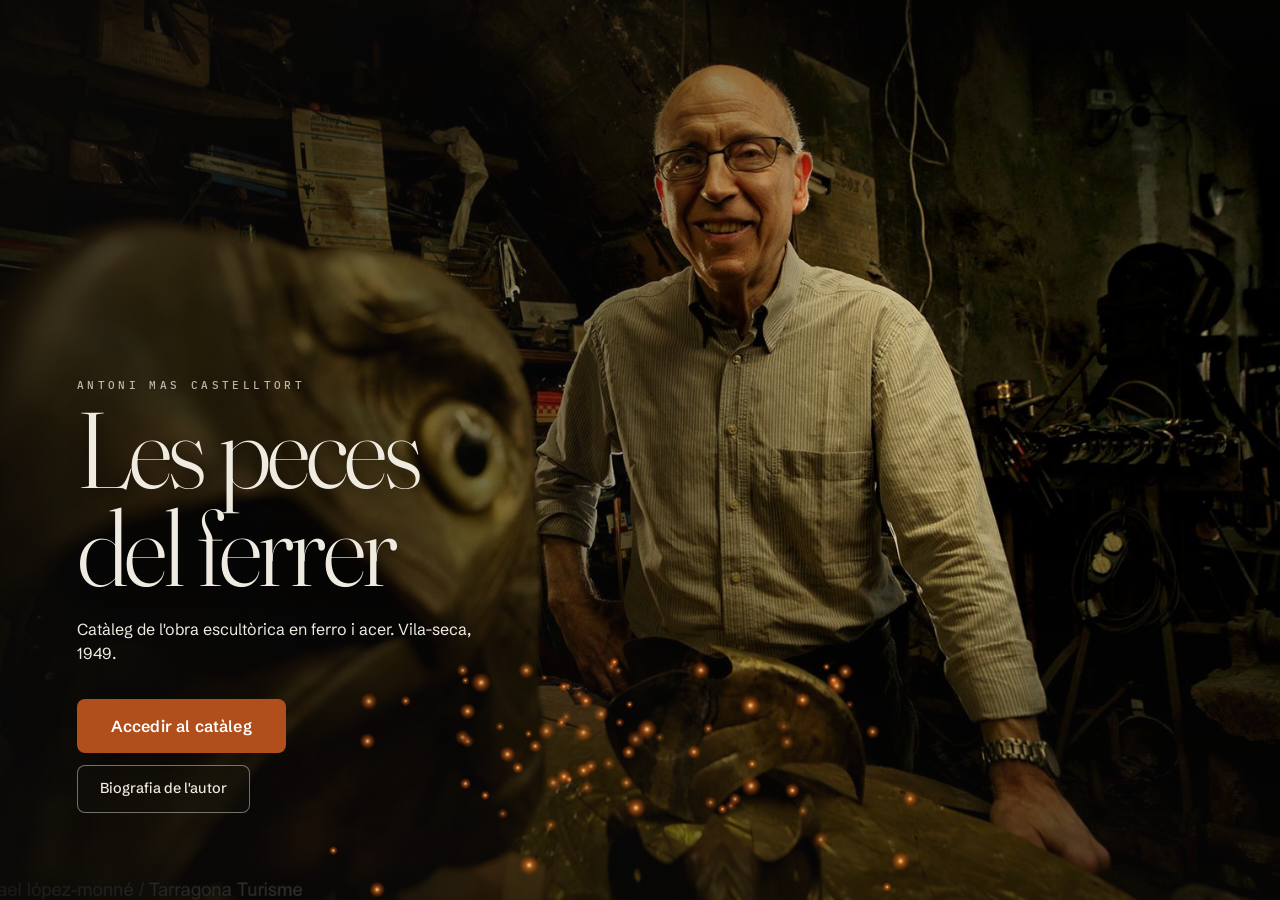
==== commit 97f51207: "Redisseny visual «Sala del taller» (vista prèvia, sense publicar) Nova capa rediseno.css: tipografia" ====
--- a/index.html
+++ b/index.html
@@ -20,7 +20,7 @@
 <script src="forja.js"></script>
 <link rel="preconnect" href="https://fonts.googleapis.com">
 <link rel="preconnect" href="https://fonts.gstatic.com" crossorigin>
-<link href="https://fonts.googleapis.com/css2?family=Fraunces:opsz,wght@9..144,400;9..144,500;9..144,600&family=Inter:wght@400;500;600&family=Barlow+Condensed:wght@600;700&display=swap" rel="stylesheet">
+<link href="https://fonts.googleapis.com/css2?family=Fraunces:ital,opsz,wght@0,9..144,300;0,9..144,400;0,9..144,500;0,9..144,600;1,9..144,400&family=Schibsted+Grotesk:wght@400;500;600&family=IBM+Plex+Mono:wght@400;500&family=Inter:wght@400;500;600&family=Barlow+Condensed:wght@600;700&display=swap" rel="stylesheet">
 <style>
 :root{
   --paper:#EFEBE1; --paper-2:#E4DED1; --card:#FBF9F4;
@@ -1051,7 +1051,9 @@
 .sgpill.pendent{background:var(--clay);color:#fff}
 .sgfilt{display:flex;flex-wrap:wrap;gap:6px;margin:0 0 12px}
 .fdata{margin:0 2px 14px;font-size:.72rem}
-</style></head><body class="noauth">
+</style>
+<link rel="stylesheet" href="rediseno.css">
+</head><body class="noauth">
 
 <div class="cover" id="cover">
   <img class="cv-photo" src="portada.jpg" alt="Antoni Mas, a la seva farga, amb el cap de l'Àliga">
--- a/rediseno.css
+++ b/rediseno.css
@@ -0,0 +1,452 @@
+/* =====================================================================
+   Les peces del ferrer — REDISSENY «Sala del taller»
+   Capa visual que es carrega DESPRÉS de l'estil original: només canvia
+   l'aspecte (tipografia, colors, composició i moviment). No toca cap dada
+   ni cap funció de l'aplicació.
+   Idea: una sala d'exposició dins la farga. Les obres es mostren senceres,
+   sobre un fons de paper de taller (la paspartú), amb la cartel·la a sota,
+   com en un museu. El ferro (negre) i la brasa (taronja) es reserven per
+   als accents.
+   ===================================================================== */
+
+/* ---------- 1. Tokens ---------- */
+:root{
+  --paper:#F2EFEA; --paper-2:#E8E3DB; --card:#FBFAF7;
+  --ink:#1A1815; --ink-2:#6A635A; --rule:#DED7CC;
+  --moss:#1F1D1A; --moss-2:#47423C;          /* ferro: botons principals */
+  --clay:#B04E1C;                            /* brasa: accent */
+  --alert:#A3361C;
+  --mat:#EEECE8;                             /* paspartú de les fotos (clar també en fosc) */
+  --mat-ink:#5E584F;
+  --serif:'Fraunces',Georgia,'Times New Roman',serif;
+  --sans:'Schibsted Grotesk',system-ui,-apple-system,'Segoe UI',sans-serif;
+  --mono:'IBM Plex Mono',ui-monospace,'SFMono-Regular',Menlo,monospace;
+  --display:var(--serif);
+  --r:10px; --r-sm:8px; --r-img:4px;
+  --ease:cubic-bezier(.23,1,.32,1);          /* ease-out fort */
+  --ease-io:cubic-bezier(.77,0,.175,1);
+  --spring:cubic-bezier(.32,.72,0,1);        /* calaix */
+  --shadow:0 1px 2px rgba(26,24,21,.05),0 8px 24px -12px rgba(26,24,21,.22);
+  --gutter:clamp(16px,4vw,48px);
+  --maxw:1320px;
+}
+@media (prefers-color-scheme:dark){:root:not([data-theme="light"]){
+  --paper:#121110; --paper-2:#0C0B0A; --card:#1A1917;
+  --ink:#EDE7DC; --ink-2:#A39B8E; --rule:#2D2A26;
+  --moss:#E3884A; --moss-2:#C9723A; --clay:#E8935A; --alert:#E5846A;
+  --mat:#DAD7D1; --mat-ink:#57514A;
+  --shadow:0 1px 2px rgba(0,0,0,.35),0 10px 28px -12px rgba(0,0,0,.7);
+}}
+:root[data-theme="dark"]{
+  --paper:#121110; --paper-2:#0C0B0A; --card:#1A1917;
+  --ink:#EDE7DC; --ink-2:#A39B8E; --rule:#2D2A26;
+  --moss:#E3884A; --moss-2:#C9723A; --clay:#E8935A; --alert:#E5846A;
+  --mat:#DAD7D1; --mat-ink:#57514A;
+  --shadow:0 1px 2px rgba(0,0,0,.35),0 10px 28px -12px rgba(0,0,0,.7);
+}
+
+/* ---------- 2. Base ---------- */
+body{font-family:var(--sans);font-size:15px;line-height:1.5;background-color:var(--paper);background-image:none!important;font-feature-settings:"ss01"}
+h1,h2,h3,.serif{font-family:var(--serif);font-weight:400;letter-spacing:-.015em}
+:focus-visible{outline:2px solid var(--clay);outline-offset:3px}
+::selection{background:color-mix(in srgb,var(--clay) 28%,transparent)}
+
+/* entrades més curtes i sense «salt» (Emil: res no apareix del no-res, però tampoc de lluny) */
+@keyframes rise{from{opacity:0;transform:translateY(8px)}to{opacity:1;transform:none}}
+@keyframes imgin{from{opacity:0}to{opacity:1}}
+@keyframes heroin{from{opacity:0;transform:scale(.985)}to{opacity:1;transform:none}}
+@keyframes pop{from{opacity:0;transform:scale(.9)}to{opacity:1;transform:none}}
+@keyframes slideR{from{opacity:0;transform:translateX(18px)}to{opacity:1;transform:none}}
+@keyframes slideL{from{opacity:0;transform:translateX(-18px)}to{opacity:1;transform:none}}
+@keyframes slideB{from{opacity:0;transform:translateY(18px)}to{opacity:1;transform:none}}
+@keyframes slideT{from{opacity:0;transform:translateY(-18px)}to{opacity:1;transform:none}}
+
+/* menys decoració: les obres manen */
+.embers{display:none}
+body.covered .embers{display:block}
+.fx body{cursor:auto}
+.fx .card::before{display:none}
+.fx .card.tilt{transform:none!important;box-shadow:none!important}
+.card .thumb::after{display:none}
+.footer,.adv,.rvstats div,.xitem,.dnotes{background-image:none}
+.footer::before,.footer::after,.adv::before,.adv::after{display:none}
+
+/* etiquetes petites en majúscules: veu de catàleg */
+.beyebrow,.flab,.fsub,.fgroup,.hday,.xsub,.au-eyebrow,.cv-eyebrow,.dnum,.feathead h2,.au-wy{
+  font-family:var(--mono);font-weight:500;letter-spacing:.14em;text-transform:uppercase}
+
+/* ---------- 3. Capçalera ---------- */
+header{
+  padding:calc(12px + env(safe-area-inset-top)) max(calc(env(safe-area-inset-right) + 16px),calc((100% - var(--maxw))/2 + var(--gutter))) 0 max(calc(env(safe-area-inset-left) + 16px),calc((100% - var(--maxw))/2 + var(--gutter)));
+  background:color-mix(in srgb,var(--paper) 86%,transparent);
+  -webkit-backdrop-filter:saturate(1.4) blur(18px);backdrop-filter:saturate(1.4) blur(18px);
+  border-bottom:1px solid var(--rule);
+  transition:box-shadow .25s var(--ease)}
+header.scrolled{box-shadow:0 10px 30px -22px rgba(0,0,0,.45);border-bottom-color:var(--rule)}
+.hrow{align-items:center;margin-bottom:12px}
+header.scrolled .hrow{margin-bottom:10px}
+.brand{gap:12px}
+.bmark{width:40px;height:40px;border-radius:9px;background:var(--ink);color:var(--paper);box-shadow:none}
+.bmark .bm-s{fill:var(--clay)}
+header.scrolled .bmark{width:32px;height:32px}
+.beyebrow{font-size:.6rem;color:var(--ink-2);margin-bottom:3px}
+header h1,header.scrolled h1{font-family:var(--serif);font-weight:400;text-transform:none;letter-spacing:-.02em;font-stretch:normal}
+header h1{font-size:1.5rem;line-height:1.05}
+header.scrolled h1{font-size:1.2rem}
+.dot{width:7px;height:7px;margin-left:8px;vertical-align:4px}
+.sess{border-radius:6px;font-family:var(--mono);font-size:.62rem;letter-spacing:.04em;padding:3px 8px 3px 6px;margin-top:6px}
+
+.progress{max-width:none;gap:2px;font-family:var(--mono)}
+.progress b{font-family:var(--mono);font-weight:500;font-size:1.05rem;color:var(--ink)}
+.progress span{color:var(--ink-2);font-size:.78rem}
+.progress i{font-size:.58rem;letter-spacing:.14em}
+/* el progrés de documentació: una línia fina a la vora inferior de la capçalera */
+header{position:sticky}
+.bar{position:absolute;left:0;right:0;bottom:-1px;height:2px;margin:0;border-radius:0;background:var(--rule);z-index:1}
+.bar i{border-radius:0;background:var(--clay);box-shadow:none}
+
+.tools{gap:8px}
+.tools input{height:44px;padding:0 14px 0 42px;border-radius:var(--r-sm);background-color:var(--card);border-color:var(--rule);font-size:.92rem;background-position:14px 50%}
+.tools input::placeholder{color:color-mix(in srgb,var(--ink-2) 80%,transparent)}
+.tools input:focus{border-color:var(--ink-2);box-shadow:0 0 0 3px color-mix(in srgb,var(--clay) 18%,transparent)}
+.viewbtn{height:44px;border-radius:var(--r-sm);background:var(--card);font-weight:500;font-size:.84rem;color:var(--ink);transition:transform .16s var(--ease),border-color .2s,background-color .2s}
+.viewbtn svg{color:var(--ink-2)}
+.viewbtn:active{transform:scale(.97)}
+@media (hover:hover) and (pointer:fine){.viewbtn:hover{border-color:var(--ink-2)}}
+.fbtn[aria-expanded="true"],.fbtn.act,.viewbtn[aria-expanded="true"]{border-color:var(--ink);color:var(--ink)}
+.fbtn[aria-expanded="true"] svg,.fbtn.act svg{color:var(--clay)}
+.advn{background:var(--clay);font-family:var(--mono)}
+.viewmenu,.sessmenu{border-radius:12px;padding:6px;box-shadow:0 24px 48px -20px rgba(0,0,0,.45),0 0 0 1px var(--rule);border:none;transform-origin:top right;animation:menuin .18s var(--ease) both}
+@keyframes menuin{from{opacity:0;transform:scale(.97) translateY(-4px)}to{opacity:1;transform:none}}
+.sessmenu{transform-origin:top left}
+.vm{border-radius:8px;font-size:.88rem}
+.vm.on{background:var(--paper-2)}
+.vm.on i{color:var(--clay)}
+
+/* panell de filtres */
+.adv{margin-top:12px;border-radius:12px;border:1px solid var(--rule);background:var(--card);box-shadow:0 24px 48px -30px rgba(0,0,0,.5);animation:menuin .2s var(--ease) both}
+.flab{font-size:.6rem}
+.advgrid select,.advgrid input{border-radius:var(--r-sm);height:40px;background:var(--paper)}
+.advclear{border-radius:var(--r-sm);border-style:solid;color:var(--ink-2)}
+.fdone{border-radius:var(--r-sm);background:var(--ink);color:var(--paper)}
+.chip{border-radius:var(--r-sm);font-size:.78rem;padding:7px 12px;transition:background-color .2s,color .2s,border-color .2s,transform .16s var(--ease)}
+.chip:active{transform:scale(.97)}
+.chip.on{background:var(--ink);border-color:var(--ink);color:var(--paper)}
+.chip .cn{font-family:var(--mono);font-weight:500;border-radius:4px}
+.ftag{border-radius:var(--r-sm);border-color:var(--rule);background:var(--card)}
+.ftag span{color:var(--clay);opacity:1}
+.fres{font-family:var(--mono);font-size:.7rem}
+
+/* categories: pestanyes subratllades, com l'índex d'un catàleg */
+.navrow2{margin-top:2px}
+.cats{margin:0;padding:0;gap:26px;background:none;border-radius:0;overflow-x:auto}
+.cat{flex:0 0 auto;position:relative;padding:12px 0 13px;border-radius:0;background:none;color:var(--ink-2);font-size:.86rem;font-weight:500;transition:color .2s}
+.cat b{font-family:var(--mono);font-weight:400;font-size:.68rem;opacity:.8;margin-left:1px}
+.cat.on{background:none;box-shadow:none;color:var(--ink)}
+.cat.on.c-cep{color:var(--ink)}
+.cat::after{content:"";position:absolute;left:0;right:0;bottom:0;height:2px;background:var(--clay);transform:scaleX(0);transform-origin:left;transition:transform .22s var(--ease)}
+.cat.on::after{transform:scaleX(1)}
+.fsum{margin:0 0 12px}
+.cats[hidden]+.fsum,.fsum{margin-top:10px}
+
+@media (min-width:900px){
+  /* una sola fila: marca · cerca · progrés */
+  header{display:grid;grid-template-columns:auto minmax(0,1fr) auto;column-gap:28px;align-items:center}
+  .hrow{display:contents}
+  .brand{grid-column:1;grid-row:1;padding:4px 0 12px}
+  .tools{grid-column:2;grid-row:1;width:100%;max-width:720px;justify-self:center;margin-bottom:12px}
+  .progress{grid-column:3;grid-row:1;padding-bottom:12px}
+  .adv{grid-column:1/-1;grid-row:2;margin:0 0 12px}
+  .navrow2{grid-column:1/-1;grid-row:3}
+  .fsum{grid-column:1/-1;grid-row:4;margin:0 0 12px}
+  .seriechips{grid-column:1/-1}
+  header.scrolled .brand{padding-bottom:10px}
+}
+
+/* ---------- 4. Contingut principal ---------- */
+main{max-width:var(--maxw);padding:28px max(calc(env(safe-area-inset-right) + 16px),var(--gutter)) 120px max(calc(env(safe-area-inset-left) + 16px),var(--gutter))}
+.rescount{font-family:var(--mono);font-size:.74rem;margin:0 0 16px}
+.rescount b{color:var(--ink);font-weight:500}
+.noresults{font-family:var(--serif);font-size:1.25rem;color:var(--ink-2);padding:80px 10px}
+
+/* títols de secció: etiqueta + fil */
+.feathead,.favsec h2{display:flex;align-items:center;gap:12px;margin:0 0 16px}
+.feathead h2,.favsec h2{font-size:.66rem;letter-spacing:.16em;color:var(--ink)}
+.feathead::after,.favsec h2::after{content:"";flex:1;height:1px;background:var(--rule)}
+.featn,.favsec h2 i{font-family:var(--mono);font-size:.7rem;color:var(--ink-2)}
+.favsec h2{font-family:var(--mono);font-weight:500;text-transform:uppercase}
+
+/* obres destacades: fotografies d'ambient, a sang */
+.feat{margin:0 0 44px}
+.featrow{gap:14px;grid-auto-columns:minmax(260px,1fr)}
+.fcard{border-radius:var(--r-img);aspect-ratio:4/5;box-shadow:none;background:var(--ink)}
+.fcard img{transition:transform .6s var(--ease)}
+.fshade{background:linear-gradient(180deg,rgba(10,9,8,0) 45%,rgba(10,9,8,.78))}
+.ftxt{left:18px;right:18px;bottom:44px;gap:4px}
+.ftxt b{font-family:var(--serif);font-weight:400;text-transform:none;font-size:1.55rem;line-height:1.05;letter-spacing:-.015em}
+.ftxt i{font-family:var(--mono);font-size:.68rem;letter-spacing:.06em;opacity:.8}
+.fgo{left:18px;bottom:16px;font-size:.7rem;letter-spacing:.08em;font-family:var(--mono);text-transform:uppercase;opacity:.9}
+.fnone{font-family:var(--serif)}
+.fcard:active{transform:scale(.985)}
+@media (hover:hover) and (pointer:fine){.fcard:hover{transform:translateY(-2px)}.fcard:hover img{transform:scale(1.03)}}
+@media (min-width:900px){.featrow{grid-auto-columns:minmax(300px,1fr)}.fcard{aspect-ratio:3/4}}
+@media (max-width:600px){.featrow{grid-auto-columns:78%}.fcard{height:auto;aspect-ratio:4/5}}
+
+/* ---------- 5. La galeria: obra sencera sobre paspartú + cartel·la ---------- */
+.grid{grid-template-columns:repeat(2,minmax(0,1fr));gap:30px 14px}
+@media (min-width:560px){.grid{grid-template-columns:repeat(3,minmax(0,1fr));gap:36px 18px}}
+@media (min-width:900px){.grid{grid-template-columns:repeat(4,minmax(0,1fr));gap:44px 24px}}
+@media (min-width:1240px){.grid{grid-template-columns:repeat(5,minmax(0,1fr))}}
+.grid .card:nth-child(6n+1){grid-column:auto}
+.grid .card:nth-child(6n+1) .thumb{aspect-ratio:4/5}
+.grid .card:nth-child(6n+1) .ctitle{font-size:1.06rem}
+
+.card{background:transparent;border:none;border-radius:0;box-shadow:none;overflow:visible;transition:transform .16s var(--ease)}
+.card:active{transform:scale(.985);border-color:transparent}
+.card .thumb{aspect-ratio:4/5;border-radius:var(--r-img);background:var(--mat);animation:none;transition:box-shadow .3s var(--ease)}
+.thumb img{object-fit:cover;transition:transform .5s var(--ease)}
+.grid.animate .card{animation:rise .4s var(--ease) both;animation-delay:calc(var(--i,0)*35ms)}
+.grid.animate .thumb img{animation:imgin .5s var(--ease) both;animation-delay:calc(var(--i,0)*35ms + 80ms)}
+.thumb .none{font-family:var(--mono);font-size:.64rem;letter-spacing:.12em;text-transform:uppercase;color:var(--mat-ink)}
+.card .cbody{position:static;background:none;color:var(--ink);padding:12px 2px 0}
+.card .ctitle{font-family:var(--serif);font-weight:400;text-transform:none;letter-spacing:-.01em;font-size:1.06rem;line-height:1.2;color:var(--ink);transition:color .2s}
+.card .ctitle::first-letter{text-transform:uppercase}
+.card .ctitle.untitled{color:var(--ink-2);font-style:italic}
+.card .cmeta{font-family:var(--mono);font-size:.68rem;letter-spacing:.02em;color:var(--ink-2);margin-top:5px}
+.pending,.card .pending{margin-top:7px;font-family:var(--mono);font-size:.6rem;letter-spacing:.08em;text-transform:uppercase;border-radius:4px;padding:2px 6px;color:var(--clay);background:color-mix(in srgb,var(--clay) 10%,transparent)}
+.num{top:10px;left:10px;padding:0;background:none!important;box-shadow:none;-webkit-backdrop-filter:none;backdrop-filter:none;font-family:var(--mono);font-weight:500;font-size:.66rem;letter-spacing:.04em;color:var(--mat-ink)}
+@media (hover:hover) and (pointer:fine){
+  .card:hover{transform:none;box-shadow:none}
+  .card:hover .thumb{box-shadow:0 18px 34px -22px rgba(26,24,21,.55)}
+  .card:hover .thumb img{transform:scale(1.03)}
+  .card:hover .ctitle{color:var(--clay)}
+}
+/* icones sobre el paspartú (sempre clar) */
+.fav,.qrb{background:rgba(255,255,255,.78);box-shadow:0 1px 2px rgba(0,0,0,.08);-webkit-backdrop-filter:none;backdrop-filter:none}
+.fav svg,.qrb svg{stroke:#3B3631}
+.fav.on svg{fill:#B83A2E;stroke:#B83A2E}
+.qrb.on{background:#1F1D1A}.qrb.on svg{stroke:#F2EFEA}
+.fav:active,.qrb:active{transform:scale(.9)}
+/* selecció múltiple */
+.card.picked{box-shadow:none;border-color:transparent}
+.card.picked .thumb{box-shadow:0 0 0 2px var(--paper),0 0 0 4px var(--clay)}
+.card .tick{border-color:#fff;background:rgba(31,29,26,.35)}
+.card.picked .tick{background:var(--clay)}
+
+/* vistes alternatives */
+.grid.v-xl{grid-template-columns:1fr;gap:40px}
+@media (min-width:900px){.grid.v-xl{grid-template-columns:repeat(2,minmax(0,1fr));gap:56px 32px}}
+.grid.v-xl .card .thumb{aspect-ratio:4/3}
+.grid.v-xl .card .ctitle{font-size:1.6rem}
+.grid.v-m{gap:22px 10px}
+@media (min-width:900px){.grid.v-m{grid-template-columns:repeat(6,minmax(0,1fr))}}
+.grid.v-m .card{border-radius:0}
+.grid.v-m .card .thumb,.grid.v-m .card:nth-child(6n+1) .thumb{aspect-ratio:1/1}
+.grid.v-m .card .cbody{padding:8px 1px 0}
+.grid.v-m .card .ctitle,.grid.v-m .card:nth-child(6n+1) .ctitle{font-size:.86rem}
+.grid.v-s{gap:6px}
+.grid.v-s .card{border-radius:0}
+.grid.v-s .card .thumb{border-radius:2px}
+.grid.v-list,.grid.v-det{gap:0;border-top:1px solid var(--rule)}
+.grid.v-list .card,.grid.v-det .card{background:transparent;border:none;border-bottom:1px solid var(--rule);border-radius:0;padding:10px 4px;gap:16px}
+.grid.v-list .card .thumb,.grid.v-list .card:nth-child(6n+1) .thumb{border-radius:3px}
+.grid.v-list .card .ctitle,.grid.v-det .card .ctitle,.grid.v-list .card:nth-child(6n+1) .ctitle{font-family:var(--serif);font-weight:400;font-size:1.08rem;text-transform:none}
+.grid.v-det .card .cdet span{border-radius:4px;font-family:var(--mono);font-size:.64rem}
+@media (hover:hover) and (pointer:fine){.grid.v-list .card:hover,.grid.v-det .card:hover{background:var(--card)}.grid.v-list .card:hover .thumb,.grid.v-det .card:hover .thumb{box-shadow:none}}
+.grid.v-list .card:active,.grid.v-det .card:active{transform:none;background:var(--paper-2)}
+
+/* preferides */
+.favsec{margin:0 0 40px}
+.favrow{gap:14px;padding-bottom:6px}
+.favrow .card{flex:0 0 132px}
+.favrow .cbody{padding:8px 1px 0}
+.favrow .ctitle{font-size:.88rem}
+
+/* ---------- 6. Botó d'afegir, fletxes, barra de selecció, avís ---------- */
+.fab{width:56px;height:56px;border-radius:16px;background:var(--clay)!important;box-shadow:0 14px 30px -12px color-mix(in srgb,var(--clay) 70%,transparent)!important;animation:pop .35s var(--ease) .3s both;transition:transform .16s var(--ease)}
+.fab:active{transform:scale(.95)}
+.fab:active svg{transform:none}
+@media (hover:hover) and (pointer:fine){.fab:hover{transform:translateY(-2px)}.fab:hover svg{transform:rotate(90deg)}}
+.fab svg{transition:transform .25s var(--ease)}
+.scrollnav{opacity:.7}
+.scrollnav button{border-radius:10px}
+.selbar{border-radius:14px;padding:8px 8px 8px 18px}
+.selbar button{border-radius:9px}
+.toast{border-radius:10px;font-size:.84rem;transition:opacity .2s var(--ease),transform .35s var(--ease)}
+.ptr{border-radius:12px}
+
+/* ---------- 7. Fitxa (vista de l'obra) ---------- */
+.scrim{background:rgba(12,11,10,.55);-webkit-backdrop-filter:blur(6px);backdrop-filter:blur(6px);transition:opacity .3s var(--ease)}
+.sheet{border-radius:16px 16px 0 0;background:var(--paper);background-image:none;border-top:none;box-shadow:0 -20px 60px -20px rgba(0,0,0,.45);transition:transform .45s var(--spring)}
+.grip{width:36px;height:4px;margin:9px auto 2px}
+.shead{padding:6px 18px 12px}
+.shead h2{font-family:var(--mono);font-weight:500;font-size:.68rem;letter-spacing:.16em;text-transform:uppercase;color:var(--ink-2)}
+.tbtn{font-size:.88rem;border-radius:8px;padding:8px 10px;transition:background-color .2s,transform .16s var(--ease)}
+.tbtn:active{opacity:1;transform:scale(.97);background:var(--paper-2)}
+@media (hover:hover) and (pointer:fine){.tbtn:hover{background:var(--paper-2)}}
+.tbtn.go{color:var(--clay)}
+.sbody{padding:20px 20px calc(40px + env(safe-area-inset-bottom))}
+.sbody.stag>*{animation:rise .35s var(--ease) both;animation-delay:calc(var(--k,0)*35ms + 40ms)}
+
+.hero{aspect-ratio:4/5;max-height:62vh;border-radius:var(--r-img);background:var(--paper-2);box-shadow:none;margin-bottom:14px}
+.hero img{object-fit:contain;animation:heroin .45s var(--ease) both}
+.hero .none{font-family:var(--mono);font-size:.68rem;letter-spacing:.12em;text-transform:uppercase;color:var(--mat-ink)}
+.gstrip{gap:8px;margin:0 0 18px}
+.gth{width:60px;height:60px;border-radius:4px;background:var(--mat);border:1.5px solid transparent;opacity:.7;transition:opacity .2s,border-color .2s}
+.gth img{object-fit:cover}
+.gth.on{border-color:var(--ink);opacity:1}
+.dnum{font-size:.66rem;color:var(--clay);margin-bottom:8px}
+.dtitle,.dtitle.untitled{font-family:var(--serif);font-weight:400;text-transform:none;letter-spacing:-.025em;font-size:clamp(2rem,5vw,2.9rem);line-height:1.02;margin-bottom:22px}
+.dtitle::first-letter{text-transform:uppercase}
+.dtitle.untitled{font-style:italic;color:var(--ink-2)}
+.frow{padding:12px 0;font-size:.9rem;border-bottom-color:var(--rule);align-items:baseline}
+.frow:first-of-type{border-top:1px solid var(--rule)}
+.frow .k{color:var(--ink-2);font-size:.8rem;flex:0 0 42%}
+.frow .v{color:var(--ink)}
+.dnotes{border-radius:var(--r-sm);background:var(--card)}
+.dnotes span{font-family:var(--mono);font-size:.6rem;letter-spacing:.14em;text-transform:uppercase}
+.navrow{gap:8px;margin-top:14px;flex-wrap:wrap}
+.navrow button{flex:1 1 auto;border-radius:var(--r-sm);padding:12px 14px;font-size:.86rem;font-weight:500;background:var(--card);border-color:var(--rule);transition:transform .16s var(--ease),background-color .2s,border-color .2s}
+.navrow button:active:not(:disabled){transform:scale(.97);background:var(--paper-2)}
+@media (hover:hover) and (pointer:fine){.navrow button:hover:not(:disabled){border-color:var(--ink-2)}}
+.qrbtnrow{margin-top:26px}
+.fullbtn{background:var(--ink)!important;color:var(--paper)!important;border-color:var(--ink)!important}
+.featbtn.on{background:var(--clay);border-color:var(--clay);color:#fff}
+.xs{margin-top:30px;padding-top:18px}
+.xs h4,.st h4{font-family:var(--mono);font-weight:500;font-size:.66rem;letter-spacing:.16em;text-transform:uppercase;color:var(--ink)}
+.xitem,.hitem,.sgitem,.bulknote{border-radius:var(--r-sm);background:var(--card)}
+.xacts button,.rvbtns button,.hundo,.qcst,.qcbar button,.seg button,.sgitem .sgacts button,.sgfilt button{border-radius:var(--r-sm)}
+.rvstats div{border-radius:var(--r-sm);background:var(--card)}
+.rvstats b{font-family:var(--serif);font-weight:400}
+.tly{font-family:var(--serif);font-weight:400;font-size:2rem!important;letter-spacing:-.02em!important}
+.tlitem{border-radius:var(--r-sm)}
+.tlth{border-radius:3px;background:var(--mat)}
+.tlth img{object-fit:cover}
+.stt,.stt i{border-radius:2px}
+.stt i{background:var(--clay)}
+.qrbox{border-radius:var(--r-sm)}
+.mapbox{border-radius:var(--r-sm)}
+
+/* formularis */
+.fg label{font-size:.74rem;font-weight:500;color:var(--ink-2)}
+.fg input,.fg textarea,.fg select{border-radius:var(--r-sm);font-size:.95rem;background:var(--card)}
+.fg input:focus,.fg textarea:focus,.fg select:focus{border-color:var(--ink-2);box-shadow:0 0 0 3px color-mix(in srgb,var(--clay) 18%,transparent)}
+.photozone .pv{border-radius:var(--r-img);background:var(--mat);border:1.5px dashed color-mix(in srgb,var(--mat-ink) 35%,transparent)}
+.photozone .pv .ph{color:var(--mat-ink)}
+.pbtns label,.addx{border-radius:var(--r-sm)}
+.xth{border-radius:4px}
+.save{border-radius:var(--r-sm);background:var(--moss);color:var(--paper);box-shadow:none;font-weight:600;letter-spacing:.01em;transition:transform .16s var(--ease),opacity .2s}
+.save:active{transform:scale(.97);box-shadow:none}
+@media (hover:hover) and (pointer:fine){.save:not(.ghost):hover{opacity:.9}.save.ghost:hover{border-color:var(--ink-2)}}
+.save.ghost{color:var(--ink);background:transparent}
+.delbox,.delbox button{border-radius:var(--r-sm)}
+
+/* escriptori: la fitxa és una sala amb l'obra a l'esquerra i la cartel·la a la dreta */
+@media (min-width:900px){
+  .sheet{left:24px;right:24px;top:4vh;bottom:4vh;max-width:1200px;border-radius:14px;
+    transform:translateY(calc(100% + 8vh));box-shadow:0 40px 100px -30px rgba(0,0,0,.6)}
+  .sheet.on{transform:none}
+  .grip{display:none}
+  .shead{padding:14px 24px;border-bottom-color:var(--rule)}
+  .sbody{padding:28px 36px 40px}
+  .sbody:has(> .hero){display:grid;grid-template-columns:minmax(0,1.25fr) minmax(320px,1fr);column-gap:52px;align-content:start}
+  .sbody:has(> .hero) > *{grid-column:2;min-width:0}
+  .sbody:has(> .hero) > .hero{grid-column:1;grid-row:1 / span 60;position:sticky;top:0;align-self:start;
+    height:calc(92vh - 140px);max-height:none;aspect-ratio:auto;margin:0}
+  .sbody:has(> .hero) > .gstrip{margin-top:0}
+  .sbody:has(> .hero) > .navrow:last-child{margin-top:28px}
+  .sbody:has(> .photozone),.sbody:has(> .bulknote){width:100%;max-width:820px;margin:0 auto}
+  .sbody:has(> .photozone) .photozone .pv{max-height:52vh}
+}
+
+/* ---------- 8. Zona inferior: índex d'eines ---------- */
+.footer{margin-top:72px;padding:6px 22px 18px;border-radius:12px;background:var(--card);border:1px solid var(--rule)}
+.fsec{border-bottom-color:var(--rule)}
+.fsec>summary{padding:16px 2px;font-family:var(--mono);font-weight:500;font-size:.66rem;letter-spacing:.16em;color:var(--ink);transition:color .2s}
+@media (hover:hover) and (pointer:fine){.fsec>summary:hover{color:var(--clay)}}
+.fsec.admin>summary{color:var(--clay)}
+.fbtns{gap:8px;grid-template-columns:repeat(auto-fill,minmax(190px,1fr))}
+.footer button{border-radius:var(--r-sm);background:var(--paper);font-size:.86rem;transition:transform .16s var(--ease),border-color .2s,background-color .2s}
+.footer .fbtns button{display:flex;align-items:center;justify-content:space-between;gap:10px;text-align:left;padding:12px 14px;font-weight:500}
+.footer .fbtns button::after{content:"→";color:var(--ink-2);transition:transform .2s var(--ease),color .2s}
+.footer button:active{transform:scale(.98);background:var(--paper-2)}
+@media (hover:hover) and (pointer:fine){.footer .fbtns button:hover{border-color:var(--ink-2)}.footer .fbtns button:hover::after{transform:translateX(3px);color:var(--clay)}}
+.fbadge{border-radius:4px;font-family:var(--mono)}
+.fsub{font-size:.6rem}
+.fnote{font-size:.76rem}
+.sugform textarea,.sugform input{border-radius:var(--r-sm);background:var(--paper)}
+.footer .sugform button{border-radius:var(--r-sm)}
+
+/* ---------- 9. Accés (pantalla d'entrada) ---------- */
+.login{background:var(--paper)}
+.lbox{max-width:380px}
+.lmark{width:56px;height:56px;border-radius:14px;background:var(--ink);box-shadow:none}
+.lmark svg{width:30px;height:30px}
+.lmark svg{fill:var(--paper)}
+.lbox h1{font-family:var(--serif);font-weight:400;text-transform:none;letter-spacing:-.025em;font-size:2.3rem;line-height:1.05;margin-bottom:8px}
+.lsub{font-size:.9rem}
+.lbox input{border-radius:var(--r-sm);text-align:left;padding:14px 16px}
+.pw input{padding-left:16px}
+.pw-eye{border-radius:8px}
+.lchoice{gap:8px}
+.lnote{font-size:.8rem;line-height:1.55;text-align:left;margin-top:10px}
+.authorlink,.lback{border-radius:var(--r-sm)}
+.authorlink{color:var(--ink);font-weight:500}
+@media (hover:hover) and (pointer:fine){.authorlink:hover{border-color:var(--ink-2)}}
+
+/* ---------- 10. Portada ---------- */
+.cv-eyebrow{font-size:.66rem;letter-spacing:.3em;opacity:.85}
+.cv-title{font-family:var(--serif);font-weight:300;text-transform:none;letter-spacing:-.035em;line-height:.92;font-size:clamp(3.1rem,13vw,4.4rem)}
+.cv-sub{font-size:.95rem;opacity:.85;max-width:320px}
+.cv-btn{border-radius:var(--r-sm);padding:15px 34px;background:var(--clay,#B04E1C);font-weight:600;letter-spacing:.01em;box-shadow:0 18px 36px -16px rgba(0,0,0,.7);transition:transform .16s var(--ease),background-color .2s}
+.cv-btn:active{transform:scale(.97)}
+@media (hover:hover) and (pointer:fine){.cv-btn:hover{transform:translateY(-2px)}}
+.cv-author{border-radius:var(--r-sm);padding:12px 22px;transition:transform .16s var(--ease),background-color .2s}
+.cv-author:active{transform:scale(.97)}
+.cv-sound,.cv-nav{border-radius:10px}
+.cv-dots button{border-radius:2px;height:3px}
+.cv-dots button.on{width:26px}
+.cv-shade{background:linear-gradient(180deg,rgba(10,9,8,.3) 0%,rgba(10,9,8,0) 26%,rgba(10,9,8,.35) 55%,rgba(10,9,8,.88) 100%)}
+@media (min-width:900px){
+  .cover{justify-content:flex-start;align-items:flex-end;text-align:left;padding:0 6vw 9vh}
+  .cv-inner{align-items:flex-start;max-width:720px}
+  .cv-title{font-size:clamp(4.5rem,8.4vw,8rem)}
+  .cv-sub{max-width:420px;font-size:1rem;margin:20px 0 34px}
+  .cv-btn{margin-right:auto}
+  .cv-author{margin-top:12px}
+  .cv-shade{background:linear-gradient(90deg,rgba(10,9,8,.82) 0%,rgba(10,9,8,.35) 48%,rgba(10,9,8,0) 70%),linear-gradient(180deg,rgba(10,9,8,.35) 0%,rgba(10,9,8,0) 22%,rgba(10,9,8,0) 60%,rgba(10,9,8,.6) 100%)}
+}
+
+/* ---------- 11. Biografia de l'autor ---------- */
+.author{background:var(--paper)}
+.au-top{padding:calc(12px + env(safe-area-inset-top)) var(--gutter) 12px}
+.au-close{border-radius:var(--r-sm);font-weight:500}
+.au-body{max-width:680px;padding:0 20px}
+.au-photo{border-radius:var(--r-img);box-shadow:none}
+.au-eyebrow{font-size:.64rem;color:var(--clay);margin-top:30px}
+.au-body h2{font-family:var(--serif);font-weight:300;text-transform:none;letter-spacing:-.035em;font-size:clamp(2.4rem,7vw,3.6rem);line-height:1;margin-bottom:18px}
+.au-body h3{font-family:var(--serif);font-weight:400;font-size:1.55rem;letter-spacing:-.02em;margin:44px 0 14px;padding-top:18px;border-top:1px solid var(--rule)}
+.au-body p{font-size:1.02rem;line-height:1.7}
+.au-chips+p{font-family:var(--serif);font-size:1.2rem;line-height:1.55}
+.au-chips span{border-radius:4px;font-family:var(--mono);font-size:.68rem;letter-spacing:.04em}
+.au-tl summary b{font-family:var(--mono);font-weight:500;font-size:.85rem;color:var(--clay)}
+.au-tl summary,.au-works summary{border-radius:8px}
+.au-works details,.au-links a,.au-news,.au-clip,.au-vtabs button{border-radius:var(--r-sm)}
+.au-works summary b{font-family:var(--serif);font-weight:400;font-size:1.15rem}
+.au-media figure,.au-clipbox,.au-video{border-radius:var(--r-img)}
+.au-gal button{border-radius:4px}
+@media (min-width:900px){
+  .au-body{max-width:760px}
+  .au-photo{margin:0 -80px}
+}
+
+/* ---------- 12. Visor i escàner ---------- */
+.vw-img{border-radius:4px}
+.vw-x,.vw-nav{border-radius:10px}
+.scanframe{border-radius:16px;border-color:var(--clay)}
+.scanclose{border-radius:var(--r-sm)}
+
+/* ---------- 13. Moviment reduït ---------- */
+@media (prefers-reduced-motion:reduce){
+  .card:hover .thumb img,.fcard:hover img{transform:none}
+}
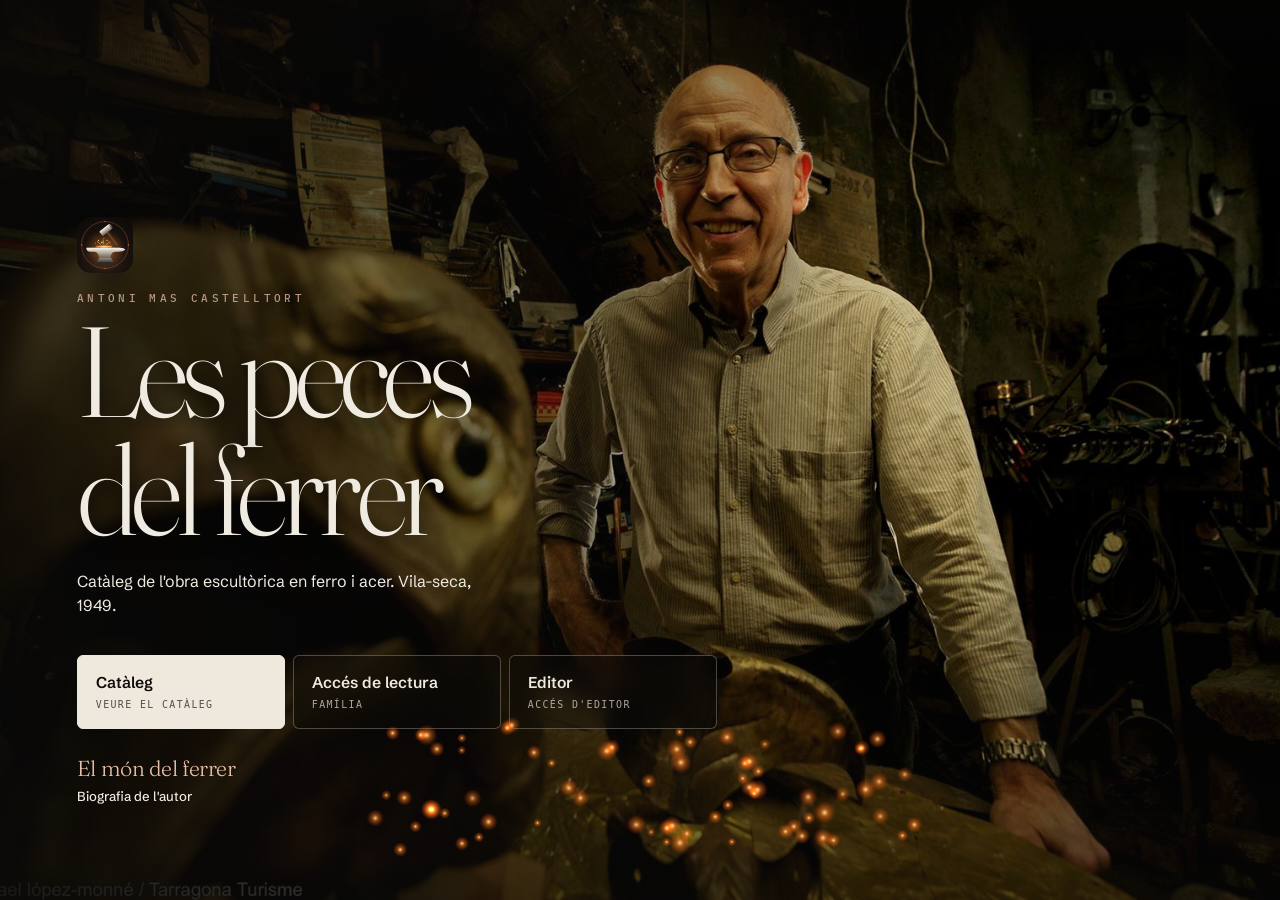
==== commit 9c54efbe: "Portada amb tres accessos i «El món del ferrer», icona de forja nova, fletxes al carrusel i secció «" ====
--- a/index.html
+++ b/index.html
@@ -15,6 +15,7 @@
 <meta name="apple-mobile-web-app-status-bar-style" content="black-translucent">
 <meta name="apple-mobile-web-app-title" content="Escultures">
 <link rel="apple-touch-icon" sizes="180x180" href="icons/apple-touch-icon.png">
+<link rel="icon" type="image/svg+xml" href="icons/icon.svg">
 <link rel="icon" type="image/png" sizes="512x512" href="icons/icon-512.png">
 
 <script src="forja.js"></script>
@@ -1060,11 +1061,17 @@
   <div class="cv-video" id="cvVideo" aria-hidden="true"></div>
   <div class="cv-shade"></div>
   <div class="cv-inner">
+    <img class="cv-mark" src="icons/icon.svg" alt="" width="56" height="56">
     <p class="cv-eyebrow">Antoni Mas Castelltort</p>
     <h1 class="cv-title">Les peces<br>del ferrer</h1>
     <p class="cv-sub">Catàleg de l'obra escultòrica en ferro i acer. Vila-seca, 1949.</p>
-    <button class="cv-btn" id="coverBtn">Accedir al catàleg</button>
-    <button type="button" class="cv-author" data-author>Biografia de l'autor</button>
+    <button class="cv-btn" id="coverBtn" hidden>Accedir al catàleg</button>
+    <div class="cv-access" role="group" aria-label="Tipus d'accés">
+      <button type="button" class="cv-acc main" data-acc="guestBtn"><b>Catàleg</b><span>Veure el catàleg</span></button>
+      <button type="button" class="cv-acc" data-acc="readerBtn"><b>Accés de lectura</b><span>Família</span></button>
+      <button type="button" class="cv-acc" data-acc="editorBtn"><b>Editor</b><span>Accés d'editor</span></button>
+    </div>
+    <button type="button" class="cv-author" data-author><span class="cv-world">El món del ferrer</span> Biografia de l'autor</button>
   </div>
 </div>
 
@@ -1072,7 +1079,7 @@
 
 <div class="login loading" id="login">
   <div class="lbox">
-    <div class="lmark"><svg viewBox="0 0 24 24" fill="#EFEBE1"><circle cx="12" cy="6.2" r="3.3"/><path d="M7.4 11.4h9.2l2.1 8.4H5.3z"/><rect x="4.4" y="20.2" width="15.2" height="1.6" rx=".4"/></svg></div>
+    <div class="lmark"><img src="icons/icon.svg" alt="" width="64" height="64"></div>
     <h1>Les peces del ferrer</h1>
     <p class="lsub">Seleccioneu el tipus d'accés</p>
     <div class="lchoice" id="lchoice">
@@ -1102,7 +1109,7 @@
 <header>
   <div class="hrow">
     <div class="brand">
-      <span class="bmark"><svg viewBox="0 0 32 32" aria-hidden="true"><path d="M6 21h20l-2.4 3.2H8.4z" fill="currentColor" opacity=".9"/><path d="M4 17.5c0-1 .8-1.8 1.8-1.8h17.6c2.7 0 4.6 1 4.6 1v1.6s-1.9 1.2-4.6 1.2H11.5L9.6 21H6.4z" fill="currentColor"/><rect x="13" y="24" width="6" height="3" rx=".6" fill="currentColor" opacity=".75"/><g class="bm-h"><rect x="16.6" y="3.2" width="2.2" height="10" rx="1.1" transform="rotate(32 17.7 8.2)" fill="currentColor" opacity=".55"/><rect x="18.4" y="1.6" width="7.4" height="3.8" rx="1" transform="rotate(32 22.1 3.5)" fill="currentColor"/></g><circle class="bm-s" cx="15.2" cy="13.6" r=".9"/><circle class="bm-s" cx="12.6" cy="12.4" r=".6"/></svg></span>
+      <span class="bmark"><img src="icons/icon.svg" alt="" width="40" height="40"></span>
       <div class="btxt">
         <p class="beyebrow">Antoni Mas Castelltort · Catàleg</p>
         <h1>Les peces del ferrer<span class="dot" id="dot" role="img" aria-label="Estat de sincronització"></span></h1>
@@ -1165,6 +1172,10 @@
 <main>
   <section class="feat" id="featSec" hidden aria-labelledby="featH"><div class="feathead"><h2 id="featH">Obres destacades</h2><span class="featn" id="featCount"></span></div><div class="featrow" id="featRow"></div></section>
   <section class="favsec" id="favSec" hidden><h2>❤️ Preferides <i id="favCount"></i></h2><div class="favrow" id="favRow"></div></section>
+  <section class="allsec" id="allSec" aria-labelledby="allH">
+    <div class="allhead"><h2 id="allH">Totes les obres</h2><span class="allcount" id="allCount"></span></div>
+    <div class="mfilters" id="mFilters"></div>
+  </section>
   <p class="rescount" id="resCount" aria-live="polite" hidden></p>
   <div class="grid" id="grid"></div>
   <div class="footer">
@@ -1537,6 +1548,7 @@
 function who(){ return userName || (role==='editor' ? 'Editor' : 'Lectura'); }
 
 const grid = $('grid'), prog = $('prog'), q = $('q'), filt = $('filt');
+window.FerrerUI = {all: ()=>listAll().map(p=>({n:p.n, any:p.any, tipus:p.tipus, serie:p.serie, estat:p.estat, ubic:p.ubic}))};   // només lectura, per a museu.js
 const scrim = $('scrim'), sheet = $('sheet'), sbody = $('sbody');
 const sheetTitle = $('sheetTitle'), editBtn = $('editBtn');
 const dot = $('dot'), syncNote = $('syncNote'), sessionNote = $('sessionNote');
@@ -1746,7 +1758,7 @@
 }
 function cardHtml(p,i){
     const src = photo(p), t = (p.titol||'').trim(), fv = favs.has(p.n);
-    const meta = [p.serie, p.any].filter(Boolean).join(' · ');
+    const meta = [p.any, p.tipus, guest ? '' : p.ubic].filter(Boolean).join(' · ');
     return '<div class="card'+(selected.has(p.n)?' picked':'')+'" role="button" tabindex="0" style="--i:'+Math.min(i,14)+'" data-n="'+p.n+'">'+
       '<div class="thumb'+(qrBtn(p)?' hq':'')+'">'+(src?'<img loading="lazy" src="'+esc(src)+'" alt="">':'<span class="none">Sense foto</span>')+
       '<span class="num">'+p.n+'</span><span class="tick"><svg viewBox="0 0 24 24" fill="none" stroke="#fff" stroke-width="3.2" stroke-linecap="round" stroke-linejoin="round"><polyline points="5 12.5 10 17.5 19 7"/></svg></span>'+
@@ -4586,4 +4598,5 @@
   box.addEventListener('click', e=>{ const b = e.target.closest('button[data-i]'); if(b && window.Forja) window.Forja.viewer(list[+b.dataset.i], list); });
   sec.hidden = false;
 })();
-</script></body></html>
+</script>
+<script src="museu.js"></script></body></html>
--- a/rediseno.css
+++ b/rediseno.css
@@ -1,452 +1,639 @@
-/* =====================================================================
-   Les peces del ferrer — REDISSENY «Sala del taller»
-   Capa visual que es carrega DESPRÉS de l'estil original: només canvia
-   l'aspecte (tipografia, colors, composició i moviment). No toca cap dada
-   ni cap funció de l'aplicació.
-   Idea: una sala d'exposició dins la farga. Les obres es mostren senceres,
-   sobre un fons de paper de taller (la paspartú), amb la cartel·la a sota,
-   com en un museu. El ferro (negre) i la brasa (taronja) es reserven per
-   als accents.
-   ===================================================================== */
-
-/* ---------- 1. Tokens ---------- */
-:root{
-  --paper:#F2EFEA; --paper-2:#E8E3DB; --card:#FBFAF7;
-  --ink:#1A1815; --ink-2:#6A635A; --rule:#DED7CC;
-  --moss:#1F1D1A; --moss-2:#47423C;          /* ferro: botons principals */
-  --clay:#B04E1C;                            /* brasa: accent */
-  --alert:#A3361C;
-  --mat:#EEECE8;                             /* paspartú de les fotos (clar també en fosc) */
-  --mat-ink:#5E584F;
-  --serif:'Fraunces',Georgia,'Times New Roman',serif;
-  --sans:'Schibsted Grotesk',system-ui,-apple-system,'Segoe UI',sans-serif;
-  --mono:'IBM Plex Mono',ui-monospace,'SFMono-Regular',Menlo,monospace;
-  --display:var(--serif);
-  --r:10px; --r-sm:8px; --r-img:4px;
-  --ease:cubic-bezier(.23,1,.32,1);          /* ease-out fort */
-  --ease-io:cubic-bezier(.77,0,.175,1);
-  --spring:cubic-bezier(.32,.72,0,1);        /* calaix */
-  --shadow:0 1px 2px rgba(26,24,21,.05),0 8px 24px -12px rgba(26,24,21,.22);
-  --gutter:clamp(16px,4vw,48px);
-  --maxw:1320px;
-}
-@media (prefers-color-scheme:dark){:root:not([data-theme="light"]){
-  --paper:#121110; --paper-2:#0C0B0A; --card:#1A1917;
-  --ink:#EDE7DC; --ink-2:#A39B8E; --rule:#2D2A26;
-  --moss:#E3884A; --moss-2:#C9723A; --clay:#E8935A; --alert:#E5846A;
-  --mat:#DAD7D1; --mat-ink:#57514A;
-  --shadow:0 1px 2px rgba(0,0,0,.35),0 10px 28px -12px rgba(0,0,0,.7);
-}}
-:root[data-theme="dark"]{
-  --paper:#121110; --paper-2:#0C0B0A; --card:#1A1917;
-  --ink:#EDE7DC; --ink-2:#A39B8E; --rule:#2D2A26;
-  --moss:#E3884A; --moss-2:#C9723A; --clay:#E8935A; --alert:#E5846A;
-  --mat:#DAD7D1; --mat-ink:#57514A;
-  --shadow:0 1px 2px rgba(0,0,0,.35),0 10px 28px -12px rgba(0,0,0,.7);
-}
-
-/* ---------- 2. Base ---------- */
-body{font-family:var(--sans);font-size:15px;line-height:1.5;background-color:var(--paper);background-image:none!important;font-feature-settings:"ss01"}
-h1,h2,h3,.serif{font-family:var(--serif);font-weight:400;letter-spacing:-.015em}
-:focus-visible{outline:2px solid var(--clay);outline-offset:3px}
-::selection{background:color-mix(in srgb,var(--clay) 28%,transparent)}
-
-/* entrades més curtes i sense «salt» (Emil: res no apareix del no-res, però tampoc de lluny) */
-@keyframes rise{from{opacity:0;transform:translateY(8px)}to{opacity:1;transform:none}}
-@keyframes imgin{from{opacity:0}to{opacity:1}}
-@keyframes heroin{from{opacity:0;transform:scale(.985)}to{opacity:1;transform:none}}
-@keyframes pop{from{opacity:0;transform:scale(.9)}to{opacity:1;transform:none}}
-@keyframes slideR{from{opacity:0;transform:translateX(18px)}to{opacity:1;transform:none}}
-@keyframes slideL{from{opacity:0;transform:translateX(-18px)}to{opacity:1;transform:none}}
-@keyframes slideB{from{opacity:0;transform:translateY(18px)}to{opacity:1;transform:none}}
-@keyframes slideT{from{opacity:0;transform:translateY(-18px)}to{opacity:1;transform:none}}
-
-/* menys decoració: les obres manen */
-.embers{display:none}
-body.covered .embers{display:block}
-.fx body{cursor:auto}
-.fx .card::before{display:none}
-.fx .card.tilt{transform:none!important;box-shadow:none!important}
-.card .thumb::after{display:none}
-.footer,.adv,.rvstats div,.xitem,.dnotes{background-image:none}
-.footer::before,.footer::after,.adv::before,.adv::after{display:none}
-
-/* etiquetes petites en majúscules: veu de catàleg */
-.beyebrow,.flab,.fsub,.fgroup,.hday,.xsub,.au-eyebrow,.cv-eyebrow,.dnum,.feathead h2,.au-wy{
-  font-family:var(--mono);font-weight:500;letter-spacing:.14em;text-transform:uppercase}
-
-/* ---------- 3. Capçalera ---------- */
-header{
-  padding:calc(12px + env(safe-area-inset-top)) max(calc(env(safe-area-inset-right) + 16px),calc((100% - var(--maxw))/2 + var(--gutter))) 0 max(calc(env(safe-area-inset-left) + 16px),calc((100% - var(--maxw))/2 + var(--gutter)));
-  background:color-mix(in srgb,var(--paper) 86%,transparent);
-  -webkit-backdrop-filter:saturate(1.4) blur(18px);backdrop-filter:saturate(1.4) blur(18px);
-  border-bottom:1px solid var(--rule);
-  transition:box-shadow .25s var(--ease)}
-header.scrolled{box-shadow:0 10px 30px -22px rgba(0,0,0,.45);border-bottom-color:var(--rule)}
-.hrow{align-items:center;margin-bottom:12px}
-header.scrolled .hrow{margin-bottom:10px}
-.brand{gap:12px}
-.bmark{width:40px;height:40px;border-radius:9px;background:var(--ink);color:var(--paper);box-shadow:none}
-.bmark .bm-s{fill:var(--clay)}
-header.scrolled .bmark{width:32px;height:32px}
-.beyebrow{font-size:.6rem;color:var(--ink-2);margin-bottom:3px}
-header h1,header.scrolled h1{font-family:var(--serif);font-weight:400;text-transform:none;letter-spacing:-.02em;font-stretch:normal}
-header h1{font-size:1.5rem;line-height:1.05}
-header.scrolled h1{font-size:1.2rem}
-.dot{width:7px;height:7px;margin-left:8px;vertical-align:4px}
-.sess{border-radius:6px;font-family:var(--mono);font-size:.62rem;letter-spacing:.04em;padding:3px 8px 3px 6px;margin-top:6px}
-
-.progress{max-width:none;gap:2px;font-family:var(--mono)}
-.progress b{font-family:var(--mono);font-weight:500;font-size:1.05rem;color:var(--ink)}
-.progress span{color:var(--ink-2);font-size:.78rem}
-.progress i{font-size:.58rem;letter-spacing:.14em}
-/* el progrés de documentació: una línia fina a la vora inferior de la capçalera */
-header{position:sticky}
-.bar{position:absolute;left:0;right:0;bottom:-1px;height:2px;margin:0;border-radius:0;background:var(--rule);z-index:1}
-.bar i{border-radius:0;background:var(--clay);box-shadow:none}
-
-.tools{gap:8px}
-.tools input{height:44px;padding:0 14px 0 42px;border-radius:var(--r-sm);background-color:var(--card);border-color:var(--rule);font-size:.92rem;background-position:14px 50%}
-.tools input::placeholder{color:color-mix(in srgb,var(--ink-2) 80%,transparent)}
-.tools input:focus{border-color:var(--ink-2);box-shadow:0 0 0 3px color-mix(in srgb,var(--clay) 18%,transparent)}
-.viewbtn{height:44px;border-radius:var(--r-sm);background:var(--card);font-weight:500;font-size:.84rem;color:var(--ink);transition:transform .16s var(--ease),border-color .2s,background-color .2s}
-.viewbtn svg{color:var(--ink-2)}
-.viewbtn:active{transform:scale(.97)}
-@media (hover:hover) and (pointer:fine){.viewbtn:hover{border-color:var(--ink-2)}}
-.fbtn[aria-expanded="true"],.fbtn.act,.viewbtn[aria-expanded="true"]{border-color:var(--ink);color:var(--ink)}
-.fbtn[aria-expanded="true"] svg,.fbtn.act svg{color:var(--clay)}
-.advn{background:var(--clay);font-family:var(--mono)}
-.viewmenu,.sessmenu{border-radius:12px;padding:6px;box-shadow:0 24px 48px -20px rgba(0,0,0,.45),0 0 0 1px var(--rule);border:none;transform-origin:top right;animation:menuin .18s var(--ease) both}
-@keyframes menuin{from{opacity:0;transform:scale(.97) translateY(-4px)}to{opacity:1;transform:none}}
-.sessmenu{transform-origin:top left}
-.vm{border-radius:8px;font-size:.88rem}
-.vm.on{background:var(--paper-2)}
-.vm.on i{color:var(--clay)}
-
-/* panell de filtres */
-.adv{margin-top:12px;border-radius:12px;border:1px solid var(--rule);background:var(--card);box-shadow:0 24px 48px -30px rgba(0,0,0,.5);animation:menuin .2s var(--ease) both}
-.flab{font-size:.6rem}
-.advgrid select,.advgrid input{border-radius:var(--r-sm);height:40px;background:var(--paper)}
-.advclear{border-radius:var(--r-sm);border-style:solid;color:var(--ink-2)}
-.fdone{border-radius:var(--r-sm);background:var(--ink);color:var(--paper)}
-.chip{border-radius:var(--r-sm);font-size:.78rem;padding:7px 12px;transition:background-color .2s,color .2s,border-color .2s,transform .16s var(--ease)}
-.chip:active{transform:scale(.97)}
-.chip.on{background:var(--ink);border-color:var(--ink);color:var(--paper)}
-.chip .cn{font-family:var(--mono);font-weight:500;border-radius:4px}
-.ftag{border-radius:var(--r-sm);border-color:var(--rule);background:var(--card)}
-.ftag span{color:var(--clay);opacity:1}
-.fres{font-family:var(--mono);font-size:.7rem}
-
-/* categories: pestanyes subratllades, com l'índex d'un catàleg */
-.navrow2{margin-top:2px}
-.cats{margin:0;padding:0;gap:26px;background:none;border-radius:0;overflow-x:auto}
-.cat{flex:0 0 auto;position:relative;padding:12px 0 13px;border-radius:0;background:none;color:var(--ink-2);font-size:.86rem;font-weight:500;transition:color .2s}
-.cat b{font-family:var(--mono);font-weight:400;font-size:.68rem;opacity:.8;margin-left:1px}
-.cat.on{background:none;box-shadow:none;color:var(--ink)}
-.cat.on.c-cep{color:var(--ink)}
-.cat::after{content:"";position:absolute;left:0;right:0;bottom:0;height:2px;background:var(--clay);transform:scaleX(0);transform-origin:left;transition:transform .22s var(--ease)}
-.cat.on::after{transform:scaleX(1)}
-.fsum{margin:0 0 12px}
-.cats[hidden]+.fsum,.fsum{margin-top:10px}
-
-@media (min-width:900px){
-  /* una sola fila: marca · cerca · progrés */
-  header{display:grid;grid-template-columns:auto minmax(0,1fr) auto;column-gap:28px;align-items:center}
-  .hrow{display:contents}
-  .brand{grid-column:1;grid-row:1;padding:4px 0 12px}
-  .tools{grid-column:2;grid-row:1;width:100%;max-width:720px;justify-self:center;margin-bottom:12px}
-  .progress{grid-column:3;grid-row:1;padding-bottom:12px}
-  .adv{grid-column:1/-1;grid-row:2;margin:0 0 12px}
-  .navrow2{grid-column:1/-1;grid-row:3}
-  .fsum{grid-column:1/-1;grid-row:4;margin:0 0 12px}
-  .seriechips{grid-column:1/-1}
-  header.scrolled .brand{padding-bottom:10px}
-}
-
-/* ---------- 4. Contingut principal ---------- */
-main{max-width:var(--maxw);padding:28px max(calc(env(safe-area-inset-right) + 16px),var(--gutter)) 120px max(calc(env(safe-area-inset-left) + 16px),var(--gutter))}
-.rescount{font-family:var(--mono);font-size:.74rem;margin:0 0 16px}
-.rescount b{color:var(--ink);font-weight:500}
-.noresults{font-family:var(--serif);font-size:1.25rem;color:var(--ink-2);padding:80px 10px}
-
-/* títols de secció: etiqueta + fil */
-.feathead,.favsec h2{display:flex;align-items:center;gap:12px;margin:0 0 16px}
-.feathead h2,.favsec h2{font-size:.66rem;letter-spacing:.16em;color:var(--ink)}
-.feathead::after,.favsec h2::after{content:"";flex:1;height:1px;background:var(--rule)}
-.featn,.favsec h2 i{font-family:var(--mono);font-size:.7rem;color:var(--ink-2)}
-.favsec h2{font-family:var(--mono);font-weight:500;text-transform:uppercase}
-
-/* obres destacades: fotografies d'ambient, a sang */
-.feat{margin:0 0 44px}
-.featrow{gap:14px;grid-auto-columns:minmax(260px,1fr)}
-.fcard{border-radius:var(--r-img);aspect-ratio:4/5;box-shadow:none;background:var(--ink)}
-.fcard img{transition:transform .6s var(--ease)}
-.fshade{background:linear-gradient(180deg,rgba(10,9,8,0) 45%,rgba(10,9,8,.78))}
-.ftxt{left:18px;right:18px;bottom:44px;gap:4px}
-.ftxt b{font-family:var(--serif);font-weight:400;text-transform:none;font-size:1.55rem;line-height:1.05;letter-spacing:-.015em}
-.ftxt i{font-family:var(--mono);font-size:.68rem;letter-spacing:.06em;opacity:.8}
-.fgo{left:18px;bottom:16px;font-size:.7rem;letter-spacing:.08em;font-family:var(--mono);text-transform:uppercase;opacity:.9}
-.fnone{font-family:var(--serif)}
-.fcard:active{transform:scale(.985)}
-@media (hover:hover) and (pointer:fine){.fcard:hover{transform:translateY(-2px)}.fcard:hover img{transform:scale(1.03)}}
-@media (min-width:900px){.featrow{grid-auto-columns:minmax(300px,1fr)}.fcard{aspect-ratio:3/4}}
-@media (max-width:600px){.featrow{grid-auto-columns:78%}.fcard{height:auto;aspect-ratio:4/5}}
-
-/* ---------- 5. La galeria: obra sencera sobre paspartú + cartel·la ---------- */
-.grid{grid-template-columns:repeat(2,minmax(0,1fr));gap:30px 14px}
-@media (min-width:560px){.grid{grid-template-columns:repeat(3,minmax(0,1fr));gap:36px 18px}}
-@media (min-width:900px){.grid{grid-template-columns:repeat(4,minmax(0,1fr));gap:44px 24px}}
-@media (min-width:1240px){.grid{grid-template-columns:repeat(5,minmax(0,1fr))}}
-.grid .card:nth-child(6n+1){grid-column:auto}
-.grid .card:nth-child(6n+1) .thumb{aspect-ratio:4/5}
-.grid .card:nth-child(6n+1) .ctitle{font-size:1.06rem}
-
-.card{background:transparent;border:none;border-radius:0;box-shadow:none;overflow:visible;transition:transform .16s var(--ease)}
-.card:active{transform:scale(.985);border-color:transparent}
-.card .thumb{aspect-ratio:4/5;border-radius:var(--r-img);background:var(--mat);animation:none;transition:box-shadow .3s var(--ease)}
-.thumb img{object-fit:cover;transition:transform .5s var(--ease)}
-.grid.animate .card{animation:rise .4s var(--ease) both;animation-delay:calc(var(--i,0)*35ms)}
-.grid.animate .thumb img{animation:imgin .5s var(--ease) both;animation-delay:calc(var(--i,0)*35ms + 80ms)}
-.thumb .none{font-family:var(--mono);font-size:.64rem;letter-spacing:.12em;text-transform:uppercase;color:var(--mat-ink)}
-.card .cbody{position:static;background:none;color:var(--ink);padding:12px 2px 0}
-.card .ctitle{font-family:var(--serif);font-weight:400;text-transform:none;letter-spacing:-.01em;font-size:1.06rem;line-height:1.2;color:var(--ink);transition:color .2s}
-.card .ctitle::first-letter{text-transform:uppercase}
-.card .ctitle.untitled{color:var(--ink-2);font-style:italic}
-.card .cmeta{font-family:var(--mono);font-size:.68rem;letter-spacing:.02em;color:var(--ink-2);margin-top:5px}
-.pending,.card .pending{margin-top:7px;font-family:var(--mono);font-size:.6rem;letter-spacing:.08em;text-transform:uppercase;border-radius:4px;padding:2px 6px;color:var(--clay);background:color-mix(in srgb,var(--clay) 10%,transparent)}
-.num{top:10px;left:10px;padding:0;background:none!important;box-shadow:none;-webkit-backdrop-filter:none;backdrop-filter:none;font-family:var(--mono);font-weight:500;font-size:.66rem;letter-spacing:.04em;color:var(--mat-ink)}
-@media (hover:hover) and (pointer:fine){
-  .card:hover{transform:none;box-shadow:none}
-  .card:hover .thumb{box-shadow:0 18px 34px -22px rgba(26,24,21,.55)}
-  .card:hover .thumb img{transform:scale(1.03)}
-  .card:hover .ctitle{color:var(--clay)}
-}
-/* icones sobre el paspartú (sempre clar) */
-.fav,.qrb{background:rgba(255,255,255,.78);box-shadow:0 1px 2px rgba(0,0,0,.08);-webkit-backdrop-filter:none;backdrop-filter:none}
-.fav svg,.qrb svg{stroke:#3B3631}
-.fav.on svg{fill:#B83A2E;stroke:#B83A2E}
-.qrb.on{background:#1F1D1A}.qrb.on svg{stroke:#F2EFEA}
-.fav:active,.qrb:active{transform:scale(.9)}
-/* selecció múltiple */
-.card.picked{box-shadow:none;border-color:transparent}
-.card.picked .thumb{box-shadow:0 0 0 2px var(--paper),0 0 0 4px var(--clay)}
-.card .tick{border-color:#fff;background:rgba(31,29,26,.35)}
-.card.picked .tick{background:var(--clay)}
-
-/* vistes alternatives */
-.grid.v-xl{grid-template-columns:1fr;gap:40px}
-@media (min-width:900px){.grid.v-xl{grid-template-columns:repeat(2,minmax(0,1fr));gap:56px 32px}}
-.grid.v-xl .card .thumb{aspect-ratio:4/3}
-.grid.v-xl .card .ctitle{font-size:1.6rem}
-.grid.v-m{gap:22px 10px}
-@media (min-width:900px){.grid.v-m{grid-template-columns:repeat(6,minmax(0,1fr))}}
-.grid.v-m .card{border-radius:0}
-.grid.v-m .card .thumb,.grid.v-m .card:nth-child(6n+1) .thumb{aspect-ratio:1/1}
-.grid.v-m .card .cbody{padding:8px 1px 0}
-.grid.v-m .card .ctitle,.grid.v-m .card:nth-child(6n+1) .ctitle{font-size:.86rem}
-.grid.v-s{gap:6px}
-.grid.v-s .card{border-radius:0}
-.grid.v-s .card .thumb{border-radius:2px}
-.grid.v-list,.grid.v-det{gap:0;border-top:1px solid var(--rule)}
-.grid.v-list .card,.grid.v-det .card{background:transparent;border:none;border-bottom:1px solid var(--rule);border-radius:0;padding:10px 4px;gap:16px}
-.grid.v-list .card .thumb,.grid.v-list .card:nth-child(6n+1) .thumb{border-radius:3px}
-.grid.v-list .card .ctitle,.grid.v-det .card .ctitle,.grid.v-list .card:nth-child(6n+1) .ctitle{font-family:var(--serif);font-weight:400;font-size:1.08rem;text-transform:none}
-.grid.v-det .card .cdet span{border-radius:4px;font-family:var(--mono);font-size:.64rem}
-@media (hover:hover) and (pointer:fine){.grid.v-list .card:hover,.grid.v-det .card:hover{background:var(--card)}.grid.v-list .card:hover .thumb,.grid.v-det .card:hover .thumb{box-shadow:none}}
-.grid.v-list .card:active,.grid.v-det .card:active{transform:none;background:var(--paper-2)}
-
-/* preferides */
-.favsec{margin:0 0 40px}
-.favrow{gap:14px;padding-bottom:6px}
-.favrow .card{flex:0 0 132px}
-.favrow .cbody{padding:8px 1px 0}
-.favrow .ctitle{font-size:.88rem}
-
-/* ---------- 6. Botó d'afegir, fletxes, barra de selecció, avís ---------- */
-.fab{width:56px;height:56px;border-radius:16px;background:var(--clay)!important;box-shadow:0 14px 30px -12px color-mix(in srgb,var(--clay) 70%,transparent)!important;animation:pop .35s var(--ease) .3s both;transition:transform .16s var(--ease)}
-.fab:active{transform:scale(.95)}
-.fab:active svg{transform:none}
-@media (hover:hover) and (pointer:fine){.fab:hover{transform:translateY(-2px)}.fab:hover svg{transform:rotate(90deg)}}
-.fab svg{transition:transform .25s var(--ease)}
-.scrollnav{opacity:.7}
-.scrollnav button{border-radius:10px}
-.selbar{border-radius:14px;padding:8px 8px 8px 18px}
-.selbar button{border-radius:9px}
-.toast{border-radius:10px;font-size:.84rem;transition:opacity .2s var(--ease),transform .35s var(--ease)}
-.ptr{border-radius:12px}
-
-/* ---------- 7. Fitxa (vista de l'obra) ---------- */
-.scrim{background:rgba(12,11,10,.55);-webkit-backdrop-filter:blur(6px);backdrop-filter:blur(6px);transition:opacity .3s var(--ease)}
-.sheet{border-radius:16px 16px 0 0;background:var(--paper);background-image:none;border-top:none;box-shadow:0 -20px 60px -20px rgba(0,0,0,.45);transition:transform .45s var(--spring)}
-.grip{width:36px;height:4px;margin:9px auto 2px}
-.shead{padding:6px 18px 12px}
-.shead h2{font-family:var(--mono);font-weight:500;font-size:.68rem;letter-spacing:.16em;text-transform:uppercase;color:var(--ink-2)}
-.tbtn{font-size:.88rem;border-radius:8px;padding:8px 10px;transition:background-color .2s,transform .16s var(--ease)}
-.tbtn:active{opacity:1;transform:scale(.97);background:var(--paper-2)}
-@media (hover:hover) and (pointer:fine){.tbtn:hover{background:var(--paper-2)}}
-.tbtn.go{color:var(--clay)}
-.sbody{padding:20px 20px calc(40px + env(safe-area-inset-bottom))}
-.sbody.stag>*{animation:rise .35s var(--ease) both;animation-delay:calc(var(--k,0)*35ms + 40ms)}
-
-.hero{aspect-ratio:4/5;max-height:62vh;border-radius:var(--r-img);background:var(--paper-2);box-shadow:none;margin-bottom:14px}
-.hero img{object-fit:contain;animation:heroin .45s var(--ease) both}
-.hero .none{font-family:var(--mono);font-size:.68rem;letter-spacing:.12em;text-transform:uppercase;color:var(--mat-ink)}
-.gstrip{gap:8px;margin:0 0 18px}
-.gth{width:60px;height:60px;border-radius:4px;background:var(--mat);border:1.5px solid transparent;opacity:.7;transition:opacity .2s,border-color .2s}
-.gth img{object-fit:cover}
-.gth.on{border-color:var(--ink);opacity:1}
-.dnum{font-size:.66rem;color:var(--clay);margin-bottom:8px}
-.dtitle,.dtitle.untitled{font-family:var(--serif);font-weight:400;text-transform:none;letter-spacing:-.025em;font-size:clamp(2rem,5vw,2.9rem);line-height:1.02;margin-bottom:22px}
-.dtitle::first-letter{text-transform:uppercase}
-.dtitle.untitled{font-style:italic;color:var(--ink-2)}
-.frow{padding:12px 0;font-size:.9rem;border-bottom-color:var(--rule);align-items:baseline}
-.frow:first-of-type{border-top:1px solid var(--rule)}
-.frow .k{color:var(--ink-2);font-size:.8rem;flex:0 0 42%}
-.frow .v{color:var(--ink)}
-.dnotes{border-radius:var(--r-sm);background:var(--card)}
-.dnotes span{font-family:var(--mono);font-size:.6rem;letter-spacing:.14em;text-transform:uppercase}
-.navrow{gap:8px;margin-top:14px;flex-wrap:wrap}
-.navrow button{flex:1 1 auto;border-radius:var(--r-sm);padding:12px 14px;font-size:.86rem;font-weight:500;background:var(--card);border-color:var(--rule);transition:transform .16s var(--ease),background-color .2s,border-color .2s}
-.navrow button:active:not(:disabled){transform:scale(.97);background:var(--paper-2)}
-@media (hover:hover) and (pointer:fine){.navrow button:hover:not(:disabled){border-color:var(--ink-2)}}
-.qrbtnrow{margin-top:26px}
-.fullbtn{background:var(--ink)!important;color:var(--paper)!important;border-color:var(--ink)!important}
-.featbtn.on{background:var(--clay);border-color:var(--clay);color:#fff}
-.xs{margin-top:30px;padding-top:18px}
-.xs h4,.st h4{font-family:var(--mono);font-weight:500;font-size:.66rem;letter-spacing:.16em;text-transform:uppercase;color:var(--ink)}
-.xitem,.hitem,.sgitem,.bulknote{border-radius:var(--r-sm);background:var(--card)}
-.xacts button,.rvbtns button,.hundo,.qcst,.qcbar button,.seg button,.sgitem .sgacts button,.sgfilt button{border-radius:var(--r-sm)}
-.rvstats div{border-radius:var(--r-sm);background:var(--card)}
-.rvstats b{font-family:var(--serif);font-weight:400}
-.tly{font-family:var(--serif);font-weight:400;font-size:2rem!important;letter-spacing:-.02em!important}
-.tlitem{border-radius:var(--r-sm)}
-.tlth{border-radius:3px;background:var(--mat)}
-.tlth img{object-fit:cover}
-.stt,.stt i{border-radius:2px}
-.stt i{background:var(--clay)}
-.qrbox{border-radius:var(--r-sm)}
-.mapbox{border-radius:var(--r-sm)}
-
-/* formularis */
-.fg label{font-size:.74rem;font-weight:500;color:var(--ink-2)}
-.fg input,.fg textarea,.fg select{border-radius:var(--r-sm);font-size:.95rem;background:var(--card)}
-.fg input:focus,.fg textarea:focus,.fg select:focus{border-color:var(--ink-2);box-shadow:0 0 0 3px color-mix(in srgb,var(--clay) 18%,transparent)}
-.photozone .pv{border-radius:var(--r-img);background:var(--mat);border:1.5px dashed color-mix(in srgb,var(--mat-ink) 35%,transparent)}
-.photozone .pv .ph{color:var(--mat-ink)}
-.pbtns label,.addx{border-radius:var(--r-sm)}
-.xth{border-radius:4px}
-.save{border-radius:var(--r-sm);background:var(--moss);color:var(--paper);box-shadow:none;font-weight:600;letter-spacing:.01em;transition:transform .16s var(--ease),opacity .2s}
-.save:active{transform:scale(.97);box-shadow:none}
-@media (hover:hover) and (pointer:fine){.save:not(.ghost):hover{opacity:.9}.save.ghost:hover{border-color:var(--ink-2)}}
-.save.ghost{color:var(--ink);background:transparent}
-.delbox,.delbox button{border-radius:var(--r-sm)}
-
-/* escriptori: la fitxa és una sala amb l'obra a l'esquerra i la cartel·la a la dreta */
-@media (min-width:900px){
-  .sheet{left:24px;right:24px;top:4vh;bottom:4vh;max-width:1200px;border-radius:14px;
-    transform:translateY(calc(100% + 8vh));box-shadow:0 40px 100px -30px rgba(0,0,0,.6)}
-  .sheet.on{transform:none}
-  .grip{display:none}
-  .shead{padding:14px 24px;border-bottom-color:var(--rule)}
-  .sbody{padding:28px 36px 40px}
-  .sbody:has(> .hero){display:grid;grid-template-columns:minmax(0,1.25fr) minmax(320px,1fr);column-gap:52px;align-content:start}
-  .sbody:has(> .hero) > *{grid-column:2;min-width:0}
-  .sbody:has(> .hero) > .hero{grid-column:1;grid-row:1 / span 60;position:sticky;top:0;align-self:start;
-    height:calc(92vh - 140px);max-height:none;aspect-ratio:auto;margin:0}
-  .sbody:has(> .hero) > .gstrip{margin-top:0}
-  .sbody:has(> .hero) > .navrow:last-child{margin-top:28px}
-  .sbody:has(> .photozone),.sbody:has(> .bulknote){width:100%;max-width:820px;margin:0 auto}
-  .sbody:has(> .photozone) .photozone .pv{max-height:52vh}
-}
-
-/* ---------- 8. Zona inferior: índex d'eines ---------- */
-.footer{margin-top:72px;padding:6px 22px 18px;border-radius:12px;background:var(--card);border:1px solid var(--rule)}
-.fsec{border-bottom-color:var(--rule)}
-.fsec>summary{padding:16px 2px;font-family:var(--mono);font-weight:500;font-size:.66rem;letter-spacing:.16em;color:var(--ink);transition:color .2s}
-@media (hover:hover) and (pointer:fine){.fsec>summary:hover{color:var(--clay)}}
-.fsec.admin>summary{color:var(--clay)}
-.fbtns{gap:8px;grid-template-columns:repeat(auto-fill,minmax(190px,1fr))}
-.footer button{border-radius:var(--r-sm);background:var(--paper);font-size:.86rem;transition:transform .16s var(--ease),border-color .2s,background-color .2s}
-.footer .fbtns button{display:flex;align-items:center;justify-content:space-between;gap:10px;text-align:left;padding:12px 14px;font-weight:500}
-.footer .fbtns button::after{content:"→";color:var(--ink-2);transition:transform .2s var(--ease),color .2s}
-.footer button:active{transform:scale(.98);background:var(--paper-2)}
-@media (hover:hover) and (pointer:fine){.footer .fbtns button:hover{border-color:var(--ink-2)}.footer .fbtns button:hover::after{transform:translateX(3px);color:var(--clay)}}
-.fbadge{border-radius:4px;font-family:var(--mono)}
-.fsub{font-size:.6rem}
-.fnote{font-size:.76rem}
-.sugform textarea,.sugform input{border-radius:var(--r-sm);background:var(--paper)}
-.footer .sugform button{border-radius:var(--r-sm)}
-
-/* ---------- 9. Accés (pantalla d'entrada) ---------- */
-.login{background:var(--paper)}
-.lbox{max-width:380px}
-.lmark{width:56px;height:56px;border-radius:14px;background:var(--ink);box-shadow:none}
-.lmark svg{width:30px;height:30px}
-.lmark svg{fill:var(--paper)}
-.lbox h1{font-family:var(--serif);font-weight:400;text-transform:none;letter-spacing:-.025em;font-size:2.3rem;line-height:1.05;margin-bottom:8px}
-.lsub{font-size:.9rem}
-.lbox input{border-radius:var(--r-sm);text-align:left;padding:14px 16px}
-.pw input{padding-left:16px}
-.pw-eye{border-radius:8px}
-.lchoice{gap:8px}
-.lnote{font-size:.8rem;line-height:1.55;text-align:left;margin-top:10px}
-.authorlink,.lback{border-radius:var(--r-sm)}
-.authorlink{color:var(--ink);font-weight:500}
-@media (hover:hover) and (pointer:fine){.authorlink:hover{border-color:var(--ink-2)}}
-
-/* ---------- 10. Portada ---------- */
-.cv-eyebrow{font-size:.66rem;letter-spacing:.3em;opacity:.85}
-.cv-title{font-family:var(--serif);font-weight:300;text-transform:none;letter-spacing:-.035em;line-height:.92;font-size:clamp(3.1rem,13vw,4.4rem)}
-.cv-sub{font-size:.95rem;opacity:.85;max-width:320px}
-.cv-btn{border-radius:var(--r-sm);padding:15px 34px;background:var(--clay,#B04E1C);font-weight:600;letter-spacing:.01em;box-shadow:0 18px 36px -16px rgba(0,0,0,.7);transition:transform .16s var(--ease),background-color .2s}
-.cv-btn:active{transform:scale(.97)}
-@media (hover:hover) and (pointer:fine){.cv-btn:hover{transform:translateY(-2px)}}
-.cv-author{border-radius:var(--r-sm);padding:12px 22px;transition:transform .16s var(--ease),background-color .2s}
-.cv-author:active{transform:scale(.97)}
-.cv-sound,.cv-nav{border-radius:10px}
-.cv-dots button{border-radius:2px;height:3px}
-.cv-dots button.on{width:26px}
-.cv-shade{background:linear-gradient(180deg,rgba(10,9,8,.3) 0%,rgba(10,9,8,0) 26%,rgba(10,9,8,.35) 55%,rgba(10,9,8,.88) 100%)}
-@media (min-width:900px){
-  .cover{justify-content:flex-start;align-items:flex-end;text-align:left;padding:0 6vw 9vh}
-  .cv-inner{align-items:flex-start;max-width:720px}
-  .cv-title{font-size:clamp(4.5rem,8.4vw,8rem)}
-  .cv-sub{max-width:420px;font-size:1rem;margin:20px 0 34px}
-  .cv-btn{margin-right:auto}
-  .cv-author{margin-top:12px}
-  .cv-shade{background:linear-gradient(90deg,rgba(10,9,8,.82) 0%,rgba(10,9,8,.35) 48%,rgba(10,9,8,0) 70%),linear-gradient(180deg,rgba(10,9,8,.35) 0%,rgba(10,9,8,0) 22%,rgba(10,9,8,0) 60%,rgba(10,9,8,.6) 100%)}
-}
-
-/* ---------- 11. Biografia de l'autor ---------- */
-.author{background:var(--paper)}
-.au-top{padding:calc(12px + env(safe-area-inset-top)) var(--gutter) 12px}
-.au-close{border-radius:var(--r-sm);font-weight:500}
-.au-body{max-width:680px;padding:0 20px}
-.au-photo{border-radius:var(--r-img);box-shadow:none}
-.au-eyebrow{font-size:.64rem;color:var(--clay);margin-top:30px}
-.au-body h2{font-family:var(--serif);font-weight:300;text-transform:none;letter-spacing:-.035em;font-size:clamp(2.4rem,7vw,3.6rem);line-height:1;margin-bottom:18px}
-.au-body h3{font-family:var(--serif);font-weight:400;font-size:1.55rem;letter-spacing:-.02em;margin:44px 0 14px;padding-top:18px;border-top:1px solid var(--rule)}
-.au-body p{font-size:1.02rem;line-height:1.7}
-.au-chips+p{font-family:var(--serif);font-size:1.2rem;line-height:1.55}
-.au-chips span{border-radius:4px;font-family:var(--mono);font-size:.68rem;letter-spacing:.04em}
-.au-tl summary b{font-family:var(--mono);font-weight:500;font-size:.85rem;color:var(--clay)}
-.au-tl summary,.au-works summary{border-radius:8px}
-.au-works details,.au-links a,.au-news,.au-clip,.au-vtabs button{border-radius:var(--r-sm)}
-.au-works summary b{font-family:var(--serif);font-weight:400;font-size:1.15rem}
-.au-media figure,.au-clipbox,.au-video{border-radius:var(--r-img)}
-.au-gal button{border-radius:4px}
-@media (min-width:900px){
-  .au-body{max-width:760px}
-  .au-photo{margin:0 -80px}
-}
-
-/* ---------- 12. Visor i escàner ---------- */
-.vw-img{border-radius:4px}
-.vw-x,.vw-nav{border-radius:10px}
-.scanframe{border-radius:16px;border-color:var(--clay)}
-.scanclose{border-radius:var(--r-sm)}
-
-/* ---------- 13. Moviment reduït ---------- */
-@media (prefers-reduced-motion:reduce){
-  .card:hover .thumb img,.fcard:hover img{transform:none}
-}
+/* =====================================================================
+   Les peces del ferrer — REDISSENY «Sala del taller»
+   Capa visual que es carrega DESPRÉS de l'estil original: només canvia
+   l'aspecte (tipografia, colors, composició i moviment). No toca cap dada
+   ni cap funció de l'aplicació.
+   Idea: una sala d'exposició dins la farga. Les obres es mostren senceres,
+   sobre un fons de paper de taller (la paspartú), amb la cartel·la a sota,
+   com en un museu. El ferro (negre) i la brasa (taronja) es reserven per
+   als accents.
+   ===================================================================== */
+
+/* ---------- 1. Tokens: museu fosc (SCULTURA) ---------- */
+:root,:root:not([data-theme="light"]),:root[data-theme="dark"]{
+  --paper:#0D0C0A; --paper-2:#070706; --card:#151311;
+  --ink:#EFE8DC; --ink-2:#9A9184; --rule:rgba(239,232,220,.12);
+  --moss:#EFE8DC; --moss-2:#CFC6B8;          /* botons principals: marfil sobre negre */
+  --clay:#C9693F;                            /* terracota */
+  --alert:#E2795E;
+  --mat:#121110; --mat-ink:#8E867A;
+  --serif:'Fraunces',Georgia,'Times New Roman',serif;
+  --sans:'Schibsted Grotesk',system-ui,-apple-system,'Segoe UI',sans-serif;
+  --mono:'IBM Plex Mono',ui-monospace,'SFMono-Regular',Menlo,monospace;
+  --display:var(--serif);
+  --r:6px; --r-sm:6px; --r-img:2px;
+  --ease:cubic-bezier(.23,1,.32,1);
+  --ease-io:cubic-bezier(.77,0,.175,1);
+  --spring:cubic-bezier(.32,.72,0,1);
+  --shadow:0 1px 2px rgba(0,0,0,.4),0 20px 50px -24px rgba(0,0,0,.9);
+  --gutter:clamp(18px,5vw,72px);
+  --maxw:1480px;
+  color-scheme:dark;
+}
+/* tema clar només si es tria expressament a Preferències: marfil i gres */
+:root[data-theme="light"]{
+  --paper:#EEE8DD; --paper-2:#E3DBCD; --card:#F7F3EC;
+  --ink:#1B1814; --ink-2:#6E655A; --rule:rgba(27,24,20,.14);
+  --moss:#1B1814; --moss-2:#3E3832; --clay:#A9532E; --alert:#A3361C;
+  --mat:#E3DBCD; --mat-ink:#6E655A;
+  --shadow:0 1px 2px rgba(27,24,20,.06),0 18px 40px -24px rgba(27,24,20,.35);
+  color-scheme:light;
+}
+
+/* ---------- 2. Base ---------- */
+body{font-family:var(--sans);font-size:15px;line-height:1.5;background-color:var(--paper);background-image:none!important;font-feature-settings:"ss01"}
+h1,h2,h3,.serif{font-family:var(--serif);font-weight:400;letter-spacing:-.015em}
+:focus-visible{outline:2px solid var(--clay);outline-offset:3px}
+::selection{background:color-mix(in srgb,var(--clay) 28%,transparent)}
+
+/* entrades més curtes i sense «salt» (Emil: res no apareix del no-res, però tampoc de lluny) */
+@keyframes rise{from{opacity:0;transform:translateY(8px)}to{opacity:1;transform:none}}
+@keyframes imgin{from{opacity:0}to{opacity:1}}
+@keyframes heroin{from{opacity:0;transform:scale(.985)}to{opacity:1;transform:none}}
+@keyframes pop{from{opacity:0;transform:scale(.9)}to{opacity:1;transform:none}}
+@keyframes slideR{from{opacity:0;transform:translateX(18px)}to{opacity:1;transform:none}}
+@keyframes slideL{from{opacity:0;transform:translateX(-18px)}to{opacity:1;transform:none}}
+@keyframes slideB{from{opacity:0;transform:translateY(18px)}to{opacity:1;transform:none}}
+@keyframes slideT{from{opacity:0;transform:translateY(-18px)}to{opacity:1;transform:none}}
+
+/* menys decoració: les obres manen */
+.embers{display:none}
+body.covered .embers{display:block}
+.fx body{cursor:auto}
+.fx .card::before{display:none}
+.fx .card.tilt{transform:none!important;box-shadow:none!important}
+.card .thumb::after{display:none}
+.footer,.adv,.rvstats div,.xitem,.dnotes{background-image:none}
+.footer::before,.footer::after,.adv::before,.adv::after{display:none}
+
+/* etiquetes petites en majúscules: veu de catàleg */
+.beyebrow,.flab,.fsub,.fgroup,.hday,.xsub,.au-eyebrow,.cv-eyebrow,.dnum,.feathead h2,.au-wy{
+  font-family:var(--mono);font-weight:500;letter-spacing:.14em;text-transform:uppercase}
+
+/* ---------- 3. Capçalera ---------- */
+header{
+  padding:calc(12px + env(safe-area-inset-top)) max(calc(env(safe-area-inset-right) + 16px),calc((100% - var(--maxw))/2 + var(--gutter))) 0 max(calc(env(safe-area-inset-left) + 16px),calc((100% - var(--maxw))/2 + var(--gutter)));
+  background:color-mix(in srgb,var(--paper) 86%,transparent);
+  -webkit-backdrop-filter:saturate(1.4) blur(18px);backdrop-filter:saturate(1.4) blur(18px);
+  border-bottom:1px solid var(--rule);
+  transition:box-shadow .25s var(--ease)}
+header.scrolled{box-shadow:0 10px 30px -22px rgba(0,0,0,.45);border-bottom-color:var(--rule)}
+.hrow{align-items:center;margin-bottom:12px}
+header.scrolled .hrow{margin-bottom:10px}
+.brand{gap:12px}
+.bmark{width:40px;height:40px;border-radius:9px;background:var(--ink);color:var(--paper);box-shadow:none}
+.bmark .bm-s{fill:var(--clay)}
+header.scrolled .bmark{width:32px;height:32px}
+.beyebrow{font-size:.6rem;color:var(--ink-2);margin-bottom:3px}
+header h1,header.scrolled h1{font-family:var(--serif);font-weight:400;text-transform:none;letter-spacing:-.02em;font-stretch:normal}
+header h1{font-size:1.5rem;line-height:1.05}
+header.scrolled h1{font-size:1.2rem}
+.dot{width:7px;height:7px;margin-left:8px;vertical-align:4px}
+.sess{border-radius:6px;font-family:var(--mono);font-size:.62rem;letter-spacing:.04em;padding:3px 8px 3px 6px;margin-top:6px}
+
+.progress{max-width:none;gap:2px;font-family:var(--mono)}
+.progress b{font-family:var(--mono);font-weight:500;font-size:1.05rem;color:var(--ink)}
+.progress span{color:var(--ink-2);font-size:.78rem}
+.progress i{font-size:.58rem;letter-spacing:.14em}
+/* el progrés de documentació: una línia fina a la vora inferior de la capçalera */
+header{position:sticky}
+.bar{position:absolute;left:0;right:0;bottom:-1px;height:2px;margin:0;border-radius:0;background:var(--rule);z-index:1}
+.bar i{border-radius:0;background:var(--clay);box-shadow:none}
+
+.tools{gap:8px}
+.tools input{height:44px;padding:0 14px 0 42px;border-radius:var(--r-sm);background-color:var(--card);border-color:var(--rule);font-size:.92rem;background-position:14px 50%}
+.tools input::placeholder{color:color-mix(in srgb,var(--ink-2) 80%,transparent)}
+.tools input:focus{border-color:var(--ink-2);box-shadow:0 0 0 3px color-mix(in srgb,var(--clay) 18%,transparent)}
+.viewbtn{height:44px;border-radius:var(--r-sm);background:var(--card);font-weight:500;font-size:.84rem;color:var(--ink);transition:transform .16s var(--ease),border-color .2s,background-color .2s}
+.viewbtn svg{color:var(--ink-2)}
+.viewbtn:active{transform:scale(.97)}
+@media (hover:hover) and (pointer:fine){.viewbtn:hover{border-color:var(--ink-2)}}
+.fbtn[aria-expanded="true"],.fbtn.act,.viewbtn[aria-expanded="true"]{border-color:var(--ink);color:var(--ink)}
+.fbtn[aria-expanded="true"] svg,.fbtn.act svg{color:var(--clay)}
+.advn{background:var(--clay);font-family:var(--mono)}
+.viewmenu,.sessmenu{border-radius:12px;padding:6px;box-shadow:0 24px 48px -20px rgba(0,0,0,.45),0 0 0 1px var(--rule);border:none;transform-origin:top right;animation:menuin .18s var(--ease) both}
+@keyframes menuin{from{opacity:0;transform:scale(.97) translateY(-4px)}to{opacity:1;transform:none}}
+.sessmenu{transform-origin:top left}
+.vm{border-radius:8px;font-size:.88rem}
+.vm.on{background:var(--paper-2)}
+.vm.on i{color:var(--clay)}
+
+/* panell de filtres */
+.adv{margin-top:12px;border-radius:12px;border:1px solid var(--rule);background:var(--card);box-shadow:0 24px 48px -30px rgba(0,0,0,.5);animation:menuin .2s var(--ease) both}
+.flab{font-size:.6rem}
+.advgrid select,.advgrid input{border-radius:var(--r-sm);height:40px;background:var(--paper)}
+.advclear{border-radius:var(--r-sm);border-style:solid;color:var(--ink-2)}
+.fdone{border-radius:var(--r-sm);background:var(--ink);color:var(--paper)}
+.chip{border-radius:var(--r-sm);font-size:.78rem;padding:7px 12px;transition:background-color .2s,color .2s,border-color .2s,transform .16s var(--ease)}
+.chip:active{transform:scale(.97)}
+.chip.on{background:var(--ink);border-color:var(--ink);color:var(--paper)}
+.chip .cn{font-family:var(--mono);font-weight:500;border-radius:4px}
+.ftag{border-radius:var(--r-sm);border-color:var(--rule);background:var(--card)}
+.ftag span{color:var(--clay);opacity:1}
+.fres{font-family:var(--mono);font-size:.7rem}
+
+/* categories: pestanyes subratllades, com l'índex d'un catàleg */
+.navrow2{margin-top:2px}
+.cats{margin:0;padding:0;gap:26px;background:none;border-radius:0;overflow-x:auto}
+.cat{flex:0 0 auto;position:relative;padding:12px 0 13px;border-radius:0;background:none;color:var(--ink-2);font-size:.86rem;font-weight:500;transition:color .2s}
+.cat b{font-family:var(--mono);font-weight:400;font-size:.68rem;opacity:.8;margin-left:1px}
+.cat.on{background:none;box-shadow:none;color:var(--ink)}
+.cat.on.c-cep{color:var(--ink)}
+.cat::after{content:"";position:absolute;left:0;right:0;bottom:0;height:2px;background:var(--clay);transform:scaleX(0);transform-origin:left;transition:transform .22s var(--ease)}
+.cat.on::after{transform:scaleX(1)}
+.fsum{margin:0 0 12px}
+.cats[hidden]+.fsum,.fsum{margin-top:10px}
+
+@media (min-width:900px){
+  /* una sola fila: marca · cerca · progrés */
+  header{display:grid;grid-template-columns:auto minmax(0,1fr) auto;column-gap:28px;align-items:center}
+  .hrow{display:contents}
+  .brand{grid-column:1;grid-row:1;padding:4px 0 12px}
+  .tools{grid-column:2;grid-row:1;width:100%;max-width:720px;justify-self:center;margin-bottom:12px}
+  .progress{grid-column:3;grid-row:1;padding-bottom:12px}
+  .adv{grid-column:1/-1;grid-row:2;margin:0 0 12px}
+  .navrow2{grid-column:1/-1;grid-row:3}
+  .fsum{grid-column:1/-1;grid-row:4;margin:0 0 12px}
+  .seriechips{grid-column:1/-1}
+  header.scrolled .brand{padding-bottom:10px}
+}
+
+/* ---------- 4. Contingut principal ---------- */
+main{max-width:var(--maxw);padding:28px max(calc(env(safe-area-inset-right) + 16px),var(--gutter)) 120px max(calc(env(safe-area-inset-left) + 16px),var(--gutter))}
+.rescount{font-family:var(--mono);font-size:.74rem;margin:0 0 16px}
+.rescount b{color:var(--ink);font-weight:500}
+.noresults{font-family:var(--serif);font-size:1.25rem;color:var(--ink-2);padding:80px 10px}
+
+/* títols de secció: etiqueta + fil */
+.feathead,.favsec h2{display:flex;align-items:center;gap:12px;margin:0 0 16px}
+.feathead h2,.favsec h2{font-size:.66rem;letter-spacing:.16em;color:var(--ink)}
+.feathead::after,.favsec h2::after{content:"";flex:1;height:1px;background:var(--rule)}
+.featn,.favsec h2 i{font-family:var(--mono);font-size:.7rem;color:var(--ink-2)}
+.favsec h2{font-family:var(--mono);font-weight:500;text-transform:uppercase}
+
+/* obres destacades: fotografies d'ambient, a sang */
+.feat{margin:0 0 44px}
+.featrow{gap:14px;grid-auto-columns:minmax(260px,1fr)}
+.fcard{border-radius:var(--r-img);aspect-ratio:4/5;box-shadow:none;background:var(--ink)}
+.fcard img{transition:transform .6s var(--ease)}
+.fshade{background:linear-gradient(180deg,rgba(10,9,8,0) 45%,rgba(10,9,8,.78))}
+.ftxt{left:18px;right:18px;bottom:44px;gap:4px}
+.ftxt b{font-family:var(--serif);font-weight:400;text-transform:none;font-size:1.55rem;line-height:1.05;letter-spacing:-.015em}
+.ftxt i{font-family:var(--mono);font-size:.68rem;letter-spacing:.06em;opacity:.8}
+.fgo{left:18px;bottom:16px;font-size:.7rem;letter-spacing:.08em;font-family:var(--mono);text-transform:uppercase;opacity:.9}
+.fnone{font-family:var(--serif)}
+.fcard:active{transform:scale(.985)}
+@media (hover:hover) and (pointer:fine){.fcard:hover{transform:translateY(-2px)}.fcard:hover img{transform:scale(1.03)}}
+@media (min-width:900px){.featrow{grid-auto-columns:minmax(300px,1fr)}.fcard{aspect-ratio:3/4}}
+@media (max-width:600px){.featrow{grid-auto-columns:78%}.fcard{height:auto;aspect-ratio:4/5}}
+
+/* ---------- 5. La galeria: obra sencera sobre paspartú + cartel·la ---------- */
+.grid{grid-template-columns:repeat(2,minmax(0,1fr));gap:30px 14px}
+@media (min-width:560px){.grid{grid-template-columns:repeat(3,minmax(0,1fr));gap:36px 18px}}
+@media (min-width:900px){.grid{grid-template-columns:repeat(4,minmax(0,1fr));gap:44px 24px}}
+@media (min-width:1240px){.grid{grid-template-columns:repeat(5,minmax(0,1fr))}}
+.grid .card:nth-child(6n+1){grid-column:auto}
+.grid .card:nth-child(6n+1) .thumb{aspect-ratio:4/5}
+.grid .card:nth-child(6n+1) .ctitle{font-size:1.06rem}
+
+.card{background:transparent;border:none;border-radius:0;box-shadow:none;overflow:visible;transition:transform .16s var(--ease)}
+.card:active{transform:scale(.985);border-color:transparent}
+.card .thumb{aspect-ratio:4/5;border-radius:var(--r-img);background:var(--mat);animation:none;transition:box-shadow .3s var(--ease)}
+.thumb img{object-fit:cover;transition:transform .5s var(--ease)}
+.grid.animate .card{animation:rise .4s var(--ease) both;animation-delay:calc(var(--i,0)*35ms)}
+.grid.animate .thumb img{animation:imgin .5s var(--ease) both;animation-delay:calc(var(--i,0)*35ms + 80ms)}
+.thumb .none{font-family:var(--mono);font-size:.64rem;letter-spacing:.12em;text-transform:uppercase;color:var(--mat-ink)}
+.card .cbody{position:static;background:none;color:var(--ink);padding:12px 2px 0}
+.card .ctitle{font-family:var(--serif);font-weight:400;text-transform:none;letter-spacing:-.01em;font-size:1.06rem;line-height:1.2;color:var(--ink);transition:color .2s}
+.card .ctitle::first-letter{text-transform:uppercase}
+.card .ctitle.untitled{color:var(--ink-2);font-style:italic}
+.card .cmeta{font-family:var(--mono);font-size:.68rem;letter-spacing:.02em;color:var(--ink-2);margin-top:5px}
+.pending,.card .pending{margin-top:7px;font-family:var(--mono);font-size:.6rem;letter-spacing:.08em;text-transform:uppercase;border-radius:4px;padding:2px 6px;color:var(--clay);background:color-mix(in srgb,var(--clay) 10%,transparent)}
+.num{top:10px;left:10px;padding:0;background:none!important;box-shadow:none;-webkit-backdrop-filter:none;backdrop-filter:none;font-family:var(--mono);font-weight:500;font-size:.66rem;letter-spacing:.04em;color:var(--mat-ink)}
+@media (hover:hover) and (pointer:fine){
+  .card:hover{transform:none;box-shadow:none}
+  .card:hover .thumb{box-shadow:0 18px 34px -22px rgba(26,24,21,.55)}
+  .card:hover .thumb img{transform:scale(1.03)}
+  .card:hover .ctitle{color:var(--clay)}
+}
+/* icones sobre el paspartú (sempre clar) */
+.fav,.qrb{background:rgba(255,255,255,.78);box-shadow:0 1px 2px rgba(0,0,0,.08);-webkit-backdrop-filter:none;backdrop-filter:none}
+.fav svg,.qrb svg{stroke:#3B3631}
+.fav.on svg{fill:#B83A2E;stroke:#B83A2E}
+.qrb.on{background:#1F1D1A}.qrb.on svg{stroke:#F2EFEA}
+.fav:active,.qrb:active{transform:scale(.9)}
+/* selecció múltiple */
+.card.picked{box-shadow:none;border-color:transparent}
+.card.picked .thumb{box-shadow:0 0 0 2px var(--paper),0 0 0 4px var(--clay)}
+.card .tick{border-color:#fff;background:rgba(31,29,26,.35)}
+.card.picked .tick{background:var(--clay)}
+
+/* vistes alternatives */
+.grid.v-xl{grid-template-columns:1fr;gap:40px}
+@media (min-width:900px){.grid.v-xl{grid-template-columns:repeat(2,minmax(0,1fr));gap:56px 32px}}
+.grid.v-xl .card .thumb{aspect-ratio:4/3}
+.grid.v-xl .card .ctitle{font-size:1.6rem}
+.grid.v-m{gap:22px 10px}
+@media (min-width:900px){.grid.v-m{grid-template-columns:repeat(6,minmax(0,1fr))}}
+.grid.v-m .card{border-radius:0}
+.grid.v-m .card .thumb,.grid.v-m .card:nth-child(6n+1) .thumb{aspect-ratio:1/1}
+.grid.v-m .card .cbody{padding:8px 1px 0}
+.grid.v-m .card .ctitle,.grid.v-m .card:nth-child(6n+1) .ctitle{font-size:.86rem}
+.grid.v-s{gap:6px}
+.grid.v-s .card{border-radius:0}
+.grid.v-s .card .thumb{border-radius:2px}
+.grid.v-list,.grid.v-det{gap:0;border-top:1px solid var(--rule)}
+.grid.v-list .card,.grid.v-det .card{background:transparent;border:none;border-bottom:1px solid var(--rule);border-radius:0;padding:10px 4px;gap:16px}
+.grid.v-list .card .thumb,.grid.v-list .card:nth-child(6n+1) .thumb{border-radius:3px}
+.grid.v-list .card .ctitle,.grid.v-det .card .ctitle,.grid.v-list .card:nth-child(6n+1) .ctitle{font-family:var(--serif);font-weight:400;font-size:1.08rem;text-transform:none}
+.grid.v-det .card .cdet span{border-radius:4px;font-family:var(--mono);font-size:.64rem}
+@media (hover:hover) and (pointer:fine){.grid.v-list .card:hover,.grid.v-det .card:hover{background:var(--card)}.grid.v-list .card:hover .thumb,.grid.v-det .card:hover .thumb{box-shadow:none}}
+.grid.v-list .card:active,.grid.v-det .card:active{transform:none;background:var(--paper-2)}
+
+/* preferides */
+.favsec{margin:0 0 40px}
+.favrow{gap:14px;padding-bottom:6px}
+.favrow .card{flex:0 0 132px}
+.favrow .cbody{padding:8px 1px 0}
+.favrow .ctitle{font-size:.88rem}
+
+/* ---------- 6. Botó d'afegir, fletxes, barra de selecció, avís ---------- */
+.fab{width:56px;height:56px;border-radius:16px;background:var(--clay)!important;box-shadow:0 14px 30px -12px color-mix(in srgb,var(--clay) 70%,transparent)!important;animation:pop .35s var(--ease) .3s both;transition:transform .16s var(--ease)}
+.fab:active{transform:scale(.95)}
+.fab:active svg{transform:none}
+@media (hover:hover) and (pointer:fine){.fab:hover{transform:translateY(-2px)}.fab:hover svg{transform:rotate(90deg)}}
+.fab svg{transition:transform .25s var(--ease)}
+.scrollnav{opacity:.7}
+.scrollnav button{border-radius:10px}
+.selbar{border-radius:14px;padding:8px 8px 8px 18px}
+.selbar button{border-radius:9px}
+.toast{border-radius:10px;font-size:.84rem;transition:opacity .2s var(--ease),transform .35s var(--ease)}
+.ptr{border-radius:12px}
+
+/* ---------- 7. Fitxa (vista de l'obra) ---------- */
+.scrim{background:rgba(12,11,10,.55);-webkit-backdrop-filter:blur(6px);backdrop-filter:blur(6px);transition:opacity .3s var(--ease)}
+.sheet{border-radius:16px 16px 0 0;background:var(--paper);background-image:none;border-top:none;box-shadow:0 -20px 60px -20px rgba(0,0,0,.45);transition:transform .45s var(--spring)}
+.grip{width:36px;height:4px;margin:9px auto 2px}
+.shead{padding:6px 18px 12px}
+.shead h2{font-family:var(--mono);font-weight:500;font-size:.68rem;letter-spacing:.16em;text-transform:uppercase;color:var(--ink-2)}
+.tbtn{font-size:.88rem;border-radius:8px;padding:8px 10px;transition:background-color .2s,transform .16s var(--ease)}
+.tbtn:active{opacity:1;transform:scale(.97);background:var(--paper-2)}
+@media (hover:hover) and (pointer:fine){.tbtn:hover{background:var(--paper-2)}}
+.tbtn.go{color:var(--clay)}
+.sbody{padding:20px 20px calc(40px + env(safe-area-inset-bottom))}
+.sbody.stag>*{animation:rise .35s var(--ease) both;animation-delay:calc(var(--k,0)*35ms + 40ms)}
+
+.hero{aspect-ratio:4/5;max-height:62vh;border-radius:var(--r-img);background:var(--paper-2);box-shadow:none;margin-bottom:14px}
+.hero img{object-fit:contain;animation:heroin .45s var(--ease) both}
+.hero .none{font-family:var(--mono);font-size:.68rem;letter-spacing:.12em;text-transform:uppercase;color:var(--mat-ink)}
+.gstrip{gap:8px;margin:0 0 18px}
+.gth{width:60px;height:60px;border-radius:4px;background:var(--mat);border:1.5px solid transparent;opacity:.7;transition:opacity .2s,border-color .2s}
+.gth img{object-fit:cover}
+.gth.on{border-color:var(--ink);opacity:1}
+.dnum{font-size:.66rem;color:var(--clay);margin-bottom:8px}
+.dtitle,.dtitle.untitled{font-family:var(--serif);font-weight:400;text-transform:none;letter-spacing:-.025em;font-size:clamp(2rem,5vw,2.9rem);line-height:1.02;margin-bottom:22px}
+.dtitle::first-letter{text-transform:uppercase}
+.dtitle.untitled{font-style:italic;color:var(--ink-2)}
+.frow{padding:12px 0;font-size:.9rem;border-bottom-color:var(--rule);align-items:baseline}
+.frow:first-of-type{border-top:1px solid var(--rule)}
+.frow .k{color:var(--ink-2);font-size:.8rem;flex:0 0 42%}
+.frow .v{color:var(--ink)}
+.dnotes{border-radius:var(--r-sm);background:var(--card)}
+.dnotes span{font-family:var(--mono);font-size:.6rem;letter-spacing:.14em;text-transform:uppercase}
+.navrow{gap:8px;margin-top:14px;flex-wrap:wrap}
+.navrow button{flex:1 1 auto;border-radius:var(--r-sm);padding:12px 14px;font-size:.86rem;font-weight:500;background:var(--card);border-color:var(--rule);transition:transform .16s var(--ease),background-color .2s,border-color .2s}
+.navrow button:active:not(:disabled){transform:scale(.97);background:var(--paper-2)}
+@media (hover:hover) and (pointer:fine){.navrow button:hover:not(:disabled){border-color:var(--ink-2)}}
+.qrbtnrow{margin-top:26px}
+.fullbtn{background:var(--ink)!important;color:var(--paper)!important;border-color:var(--ink)!important}
+.featbtn.on{background:var(--clay);border-color:var(--clay);color:#fff}
+.xs{margin-top:30px;padding-top:18px}
+.xs h4,.st h4{font-family:var(--mono);font-weight:500;font-size:.66rem;letter-spacing:.16em;text-transform:uppercase;color:var(--ink)}
+.xitem,.hitem,.sgitem,.bulknote{border-radius:var(--r-sm);background:var(--card)}
+.xacts button,.rvbtns button,.hundo,.qcst,.qcbar button,.seg button,.sgitem .sgacts button,.sgfilt button{border-radius:var(--r-sm)}
+.rvstats div{border-radius:var(--r-sm);background:var(--card)}
+.rvstats b{font-family:var(--serif);font-weight:400}
+.tly{font-family:var(--serif);font-weight:400;font-size:2rem!important;letter-spacing:-.02em!important}
+.tlitem{border-radius:var(--r-sm)}
+.tlth{border-radius:3px;background:var(--mat)}
+.tlth img{object-fit:cover}
+.stt,.stt i{border-radius:2px}
+.stt i{background:var(--clay)}
+.qrbox{border-radius:var(--r-sm)}
+.mapbox{border-radius:var(--r-sm)}
+
+/* formularis */
+.fg label{font-size:.74rem;font-weight:500;color:var(--ink-2)}
+.fg input,.fg textarea,.fg select{border-radius:var(--r-sm);font-size:.95rem;background:var(--card)}
+.fg input:focus,.fg textarea:focus,.fg select:focus{border-color:var(--ink-2);box-shadow:0 0 0 3px color-mix(in srgb,var(--clay) 18%,transparent)}
+.photozone .pv{border-radius:var(--r-img);background:var(--mat);border:1.5px dashed color-mix(in srgb,var(--mat-ink) 35%,transparent)}
+.photozone .pv .ph{color:var(--mat-ink)}
+.pbtns label,.addx{border-radius:var(--r-sm)}
+.xth{border-radius:4px}
+.save{border-radius:var(--r-sm);background:var(--moss);color:var(--paper);box-shadow:none;font-weight:600;letter-spacing:.01em;transition:transform .16s var(--ease),opacity .2s}
+.save:active{transform:scale(.97);box-shadow:none}
+@media (hover:hover) and (pointer:fine){.save:not(.ghost):hover{opacity:.9}.save.ghost:hover{border-color:var(--ink-2)}}
+.save.ghost{color:var(--ink);background:transparent}
+.delbox,.delbox button{border-radius:var(--r-sm)}
+
+/* escriptori: la fitxa és una sala amb l'obra a l'esquerra i la cartel·la a la dreta */
+@media (min-width:900px){
+  .sheet{left:24px;right:24px;top:4vh;bottom:4vh;max-width:1200px;border-radius:14px;
+    transform:translateY(calc(100% + 8vh));box-shadow:0 40px 100px -30px rgba(0,0,0,.6)}
+  .sheet.on{transform:none}
+  .grip{display:none}
+  .shead{padding:14px 24px;border-bottom-color:var(--rule)}
+  .sbody{padding:28px 36px 40px}
+  .sbody:has(> .hero){display:grid;grid-template-columns:minmax(0,1.25fr) minmax(320px,1fr);column-gap:52px;align-content:start}
+  .sbody:has(> .hero) > *{grid-column:2;min-width:0}
+  .sbody:has(> .hero) > .hero{grid-column:1;grid-row:1 / span 60;position:sticky;top:0;align-self:start;
+    height:calc(92vh - 140px);max-height:none;aspect-ratio:auto;margin:0}
+  .sbody:has(> .hero) > .gstrip{margin-top:0}
+  .sbody:has(> .hero) > .navrow:last-child{margin-top:28px}
+  .sbody:has(> .photozone),.sbody:has(> .bulknote){width:100%;max-width:820px;margin:0 auto}
+  .sbody:has(> .photozone) .photozone .pv{max-height:52vh}
+}
+
+/* ---------- 8. Zona inferior: índex d'eines ---------- */
+.footer{margin-top:72px;padding:6px 22px 18px;border-radius:12px;background:var(--card);border:1px solid var(--rule)}
+.fsec{border-bottom-color:var(--rule)}
+.fsec>summary{padding:16px 2px;font-family:var(--mono);font-weight:500;font-size:.66rem;letter-spacing:.16em;color:var(--ink);transition:color .2s}
+@media (hover:hover) and (pointer:fine){.fsec>summary:hover{color:var(--clay)}}
+.fsec.admin>summary{color:var(--clay)}
+.fbtns{gap:8px;grid-template-columns:repeat(auto-fill,minmax(190px,1fr))}
+.footer button{border-radius:var(--r-sm);background:var(--paper);font-size:.86rem;transition:transform .16s var(--ease),border-color .2s,background-color .2s}
+.footer .fbtns button{display:flex;align-items:center;justify-content:space-between;gap:10px;text-align:left;padding:12px 14px;font-weight:500}
+.footer .fbtns button::after{content:"→";color:var(--ink-2);transition:transform .2s var(--ease),color .2s}
+.footer button:active{transform:scale(.98);background:var(--paper-2)}
+@media (hover:hover) and (pointer:fine){.footer .fbtns button:hover{border-color:var(--ink-2)}.footer .fbtns button:hover::after{transform:translateX(3px);color:var(--clay)}}
+.fbadge{border-radius:4px;font-family:var(--mono)}
+.fsub{font-size:.6rem}
+.fnote{font-size:.76rem}
+.sugform textarea,.sugform input{border-radius:var(--r-sm);background:var(--paper)}
+.footer .sugform button{border-radius:var(--r-sm)}
+
+/* ---------- 9. Accés (pantalla d'entrada) ---------- */
+.login{background:var(--paper)}
+.lbox{max-width:380px}
+.lmark{width:56px;height:56px;border-radius:14px;background:var(--ink);box-shadow:none}
+.lmark svg{width:30px;height:30px}
+.lmark svg{fill:var(--paper)}
+.lbox h1{font-family:var(--serif);font-weight:400;text-transform:none;letter-spacing:-.025em;font-size:2.3rem;line-height:1.05;margin-bottom:8px}
+.lsub{font-size:.9rem}
+.lbox input{border-radius:var(--r-sm);text-align:left;padding:14px 16px}
+.pw input{padding-left:16px}
+.pw-eye{border-radius:8px}
+.lchoice{gap:8px}
+.lnote{font-size:.8rem;line-height:1.55;text-align:left;margin-top:10px}
+.authorlink,.lback{border-radius:var(--r-sm)}
+.authorlink{color:var(--ink);font-weight:500}
+@media (hover:hover) and (pointer:fine){.authorlink:hover{border-color:var(--ink-2)}}
+
+/* ---------- 10. Portada ---------- */
+.cv-eyebrow{font-size:.66rem;letter-spacing:.3em;opacity:.85}
+.cv-title{font-family:var(--serif);font-weight:300;text-transform:none;letter-spacing:-.035em;line-height:.92;font-size:clamp(3.1rem,13vw,4.4rem)}
+.cv-sub{font-size:.95rem;opacity:.85;max-width:320px}
+.cv-btn{border-radius:var(--r-sm);padding:15px 34px;background:var(--clay,#B04E1C);font-weight:600;letter-spacing:.01em;box-shadow:0 18px 36px -16px rgba(0,0,0,.7);transition:transform .16s var(--ease),background-color .2s}
+.cv-btn:active{transform:scale(.97)}
+@media (hover:hover) and (pointer:fine){.cv-btn:hover{transform:translateY(-2px)}}
+.cv-author{border-radius:var(--r-sm);padding:12px 22px;transition:transform .16s var(--ease),background-color .2s}
+.cv-author:active{transform:scale(.97)}
+.cv-sound,.cv-nav{border-radius:10px}
+.cv-dots button{border-radius:2px;height:3px}
+.cv-dots button.on{width:26px}
+.cv-shade{background:linear-gradient(180deg,rgba(10,9,8,.3) 0%,rgba(10,9,8,0) 26%,rgba(10,9,8,.35) 55%,rgba(10,9,8,.88) 100%)}
+@media (min-width:900px){
+  .cover{justify-content:flex-start;align-items:flex-end;text-align:left;padding:0 6vw 9vh}
+  .cv-inner{align-items:flex-start;max-width:720px}
+  .cv-title{font-size:clamp(4.5rem,8.4vw,8rem)}
+  .cv-sub{max-width:420px;font-size:1rem;margin:20px 0 34px}
+  .cv-btn{margin-right:auto}
+  .cv-author{margin-top:12px}
+  .cv-shade{background:linear-gradient(90deg,rgba(10,9,8,.82) 0%,rgba(10,9,8,.35) 48%,rgba(10,9,8,0) 70%),linear-gradient(180deg,rgba(10,9,8,.35) 0%,rgba(10,9,8,0) 22%,rgba(10,9,8,0) 60%,rgba(10,9,8,.6) 100%)}
+}
+
+/* ---------- 11. Biografia de l'autor ---------- */
+.author{background:var(--paper)}
+.au-top{padding:calc(12px + env(safe-area-inset-top)) var(--gutter) 12px}
+.au-close{border-radius:var(--r-sm);font-weight:500}
+.au-body{max-width:680px;padding:0 20px}
+.au-photo{border-radius:var(--r-img);box-shadow:none}
+.au-eyebrow{font-size:.64rem;color:var(--clay);margin-top:30px}
+.au-body h2{font-family:var(--serif);font-weight:300;text-transform:none;letter-spacing:-.035em;font-size:clamp(2.4rem,7vw,3.6rem);line-height:1;margin-bottom:18px}
+.au-body h3{font-family:var(--serif);font-weight:400;font-size:1.55rem;letter-spacing:-.02em;margin:44px 0 14px;padding-top:18px;border-top:1px solid var(--rule)}
+.au-body p{font-size:1.02rem;line-height:1.7}
+.au-chips+p{font-family:var(--serif);font-size:1.2rem;line-height:1.55}
+.au-chips span{border-radius:4px;font-family:var(--mono);font-size:.68rem;letter-spacing:.04em}
+.au-tl summary b{font-family:var(--mono);font-weight:500;font-size:.85rem;color:var(--clay)}
+.au-tl summary,.au-works summary{border-radius:8px}
+.au-works details,.au-links a,.au-news,.au-clip,.au-vtabs button{border-radius:var(--r-sm)}
+.au-works summary b{font-family:var(--serif);font-weight:400;font-size:1.15rem}
+.au-media figure,.au-clipbox,.au-video{border-radius:var(--r-img)}
+.au-gal button{border-radius:4px}
+@media (min-width:900px){
+  .au-body{max-width:760px}
+  .au-photo{margin:0 -80px}
+}
+
+/* ---------- 12. Visor i escàner ---------- */
+.vw-img{border-radius:4px}
+.vw-x,.vw-nav{border-radius:10px}
+.scanframe{border-radius:16px;border-color:var(--clay)}
+.scanclose{border-radius:var(--r-sm)}
+
+/* ---------- 13. Moviment reduït ---------- */
+@media (prefers-reduced-motion:reduce){
+  .card:hover .thumb img,.fcard:hover img{transform:none}
+}
+
+/* =====================================================================
+   CAPA «MUSEU IMMERSIU» (referència: SCULTURA – The Museum of Eternity)
+   Fons foscos, fotografies grans, tipografia monumental i revelacions
+   en desplaçar-se, només amb CSS (animation-timeline). Sense dependències.
+   ===================================================================== */
+body{background:var(--paper)}
+:root:not([data-theme="light"]) body{background:radial-gradient(120% 70% at 50% -10%,#1B1815 0%,var(--paper) 55%) fixed}
+
+/* capçalera: vidre fosc, línia mínima */
+header{background:color-mix(in srgb,var(--paper) 72%,transparent);border-bottom-color:var(--rule)}
+.bmark{background:transparent;color:var(--ink);border:1px solid var(--rule);border-radius:50%}
+.tools input,.viewbtn{background-color:color-mix(in srgb,var(--card) 70%,transparent);border-color:var(--rule);color:var(--ink)}
+.chip,.ftag{background:transparent;border-color:var(--rule)}
+.chip.on{background:var(--ink);color:var(--paper);border-color:var(--ink)}
+.adv,.viewmenu,.sessmenu{background:var(--card)}
+.advgrid select,.advgrid input{background:var(--paper);color:var(--ink);border-color:var(--rule)}
+
+/* títols de secció monumentals */
+.feathead{align-items:baseline;margin:8px 0 26px}
+.feathead h2{font-family:var(--serif);font-weight:300;text-transform:none;letter-spacing:-.03em;font-size:clamp(2.2rem,6vw,4.6rem);line-height:.95;color:var(--ink)}
+.featn{font-family:var(--mono);color:var(--clay)}
+
+/* obres destacades: galeria horitzontal a pantalla completa */
+.feat{margin:0 calc(-1 * max(var(--gutter),16px)) 80px;padding:0}
+.feathead{padding:0 max(var(--gutter),16px)}
+.featrow{grid-auto-columns:min(86vw,1100px);gap:clamp(12px,2vw,28px);padding:0 max(var(--gutter),16px) 6px;scroll-padding:0 max(var(--gutter),16px);scroll-snap-type:x mandatory}
+.fcard{aspect-ratio:auto;height:min(78vh,760px);border-radius:var(--r-img);background:#000}
+.fcard img{filter:brightness(.82) contrast(1.06);transition:transform 1.2s var(--ease),filter .6s var(--ease)}
+.fshade{background:linear-gradient(180deg,rgba(0,0,0,.25) 0%,rgba(0,0,0,0) 30%,rgba(0,0,0,0) 50%,rgba(0,0,0,.8) 100%)}
+.ftxt{left:clamp(20px,4vw,56px);right:clamp(20px,4vw,56px);bottom:clamp(56px,8vh,90px)}
+.ftxt b{font-weight:300;font-size:clamp(2.4rem,6.4vw,5.6rem);line-height:.92;letter-spacing:-.035em}
+.ftxt i{font-size:.72rem;letter-spacing:.18em;text-transform:uppercase;color:#E8C2A8;opacity:1}
+.fgo{left:clamp(20px,4vw,56px);bottom:clamp(22px,4vh,40px);color:#EFE8DC}
+@media (hover:hover) and (pointer:fine){.fcard:hover{transform:none}.fcard:hover img{transform:scale(1.025);filter:brightness(.95) contrast(1.04)}}
+@media (max-width:600px){.featrow{grid-auto-columns:86vw}.fcard{height:68vh}}
+
+/* galeria: obres grans, il·luminades com en una sala fosca */
+main{padding-top:40px}
+.grid{grid-template-columns:repeat(2,minmax(0,1fr));gap:44px 14px}
+@media (min-width:700px){.grid{grid-template-columns:repeat(3,minmax(0,1fr));gap:72px clamp(18px,2.4vw,40px)}}
+@media (min-width:1240px){.grid{grid-template-columns:repeat(3,minmax(0,1fr))}}
+.card .thumb{aspect-ratio:4/5;background:var(--mat);border-radius:var(--r-img)}
+.thumb img{filter:brightness(.8) contrast(1.08) saturate(.92);transition:transform 1s var(--ease),filter .5s var(--ease)}
+.card .cbody{padding:18px 0 0}
+.card .ctitle,.grid .card:nth-child(6n+1) .ctitle{font-weight:300;font-size:clamp(1.15rem,1.9vw,1.7rem);letter-spacing:-.025em;line-height:1.08}
+.card .cmeta{font-size:.66rem;letter-spacing:.16em;text-transform:uppercase;margin-top:8px}
+.num{color:rgba(239,232,220,.85);font-size:.64rem;letter-spacing:.14em;top:14px;left:14px;text-shadow:0 1px 6px rgba(0,0,0,.6)}
+.fav,.qrb{background:rgba(13,12,10,.55);-webkit-backdrop-filter:blur(8px);backdrop-filter:blur(8px);box-shadow:none}
+.fav svg,.qrb svg{stroke:#EFE8DC}
+.qrb.on{background:#EFE8DC}.qrb.on svg{stroke:#0D0C0A}
+@media (hover:hover) and (pointer:fine){
+  .card:hover .thumb{box-shadow:0 30px 60px -30px rgba(0,0,0,.9)}
+  .card:hover .thumb img{transform:scale(1.035);filter:brightness(1) contrast(1.04) saturate(1)}
+  .card:hover .ctitle{color:var(--ink)}
+  .card:hover .cmeta{color:var(--clay)}
+}
+.grid.v-xl{grid-template-columns:1fr}
+.grid.v-xl .card .thumb{aspect-ratio:16/10}
+.grid.v-xl .card .ctitle{font-size:clamp(2rem,5vw,3.6rem)}
+.grid.v-m .card .ctitle,.grid.v-m .card:nth-child(6n+1) .ctitle{font-size:.95rem}
+.grid.v-list .card .ctitle,.grid.v-det .card .ctitle,.grid.v-list .card:nth-child(6n+1) .ctitle{font-size:1.15rem}
+.grid.v-list .card .cmeta,.grid.v-det .card .cmeta{letter-spacing:.08em}
+
+/* revelació cinematogràfica en desplaçar-se (CSS natiu; sense suport = estàtic) */
+@supports (animation-timeline: view()){
+  @media (prefers-reduced-motion:no-preference){
+    .grid .card,.grid.animate .card{animation:reveal linear both;animation-timeline:view();animation-range:entry 0% entry 55%;animation-delay:0s}
+    .grid .card .thumb img,.grid.animate .thumb img{animation:drift linear both;animation-timeline:view();animation-range:cover;animation-delay:0s;scale:1.12}
+    .grid.v-list .card,.grid.v-det .card,.grid.v-s .card,.grid.v-list .thumb img,.grid.v-det .thumb img,.grid.v-s .thumb img{animation:none;scale:1}
+    .feat,.favsec,.footer{animation:fadeup linear both;animation-timeline:view();animation-range:entry 0% entry 40%}
+  }
+}
+@keyframes reveal{from{opacity:0;clip-path:inset(14% 0 0 0);transform:translateY(40px)}to{opacity:1;clip-path:inset(0);transform:none}}
+@keyframes drift{from{translate:0 -5%}to{translate:0 5%}}
+@keyframes fadeup{from{opacity:0;transform:translateY(30px)}to{opacity:1;transform:none}}
+
+/* fitxa: sala a pantalla completa */
+.sheet{background:var(--paper)}
+@media (min-width:900px){
+  .sheet{left:0;right:0;top:0;bottom:0;max-width:none;border-radius:0;transform:translateY(100%)}
+  .sheet.on{transform:none}
+  .shead{padding:16px var(--gutter);background:var(--paper)}
+  .sbody{padding:0 var(--gutter) 60px 0}
+  .sbody:has(> .hero){grid-template-columns:minmax(0,1.5fr) minmax(340px,1fr);column-gap:clamp(40px,5vw,90px)}
+  .sbody:has(> .hero) > .hero{height:calc(100vh - 66px);border-radius:0;background:#000}
+  .sbody:has(> .hero) > .dnum{margin-top:clamp(40px,8vh,90px)}
+  .sbody:has(> .photozone),.sbody:has(> .bulknote){padding:30px var(--gutter) 60px}
+  .sbody:not(:has(> .hero)):not(:has(> .photozone)):not(:has(> .bulknote)){padding:30px var(--gutter) 60px;max-width:1100px;margin:0 auto;width:100%}
+}
+.hero{background:#000}
+.hero img{filter:contrast(1.04)}
+@media (max-width:899px){
+  .sbody > .hero{margin:-20px -20px 18px;width:calc(100% + 40px);max-height:none;aspect-ratio:4/5;border-radius:0}
+}
+.dtitle,.dtitle.untitled{font-weight:300;font-size:clamp(2.6rem,6vw,5rem);line-height:.95;letter-spacing:-.04em}
+.dnum{letter-spacing:.2em}
+.frow{border-bottom-color:var(--rule)}
+.frow:first-of-type{border-top-color:var(--rule)}
+.fullbtn{background:var(--ink)!important;color:var(--paper)!important;border-color:var(--ink)!important}
+.navrow button{background:transparent}
+.gth{background:#000}
+
+/* portada: monumental */
+.cv-title{font-weight:300;font-size:clamp(3.4rem,15vw,5.2rem);letter-spacing:-.045em}
+.cv-eyebrow{color:#E8C2A8;opacity:1}
+@media (min-width:900px){.cv-title{font-size:clamp(5rem,10vw,10rem)}}
+
+/* zona d'eines i accés */
+.footer{background:transparent;border-color:var(--rule)}
+.footer button{background:transparent;border-color:var(--rule)}
+.lmark{background:transparent;border:1px solid var(--rule)}
+.lmark svg{fill:var(--ink)}
+.lbox h1{font-weight:300;font-size:2.8rem}
+.au-body h2{font-size:clamp(2.8rem,8vw,4.6rem)}
+
+/* =====================================================================
+   FASE 3: portada amb accessos, icona, carrusel amb fletxes i «Totes les obres»
+   ===================================================================== */
+/* icona */
+.bmark{padding:0;overflow:hidden;border:none}
+.bmark img,.lmark img{width:100%;height:100%;display:block}
+.lmark{width:76px;height:76px;border-radius:18px;overflow:hidden;border:none;box-shadow:0 20px 40px -20px rgba(0,0,0,.8)}
+.cv-mark{width:56px;height:56px;border-radius:14px;margin-bottom:18px;box-shadow:0 16px 30px -14px rgba(0,0,0,.8);animation:rise .9s var(--ease) both}
+
+/* portada: tres accessos */
+.cv-access{display:grid;grid-template-columns:1fr;gap:8px;width:100%;max-width:340px;margin:4px 0 0;animation:rise .9s var(--ease) .5s both}
+.cv-acc{display:flex;align-items:baseline;justify-content:space-between;gap:12px;padding:15px 18px;border-radius:6px;border:1px solid rgba(239,232,220,.28);
+  background:rgba(13,12,10,.42);color:#EFE8DC;-webkit-backdrop-filter:blur(10px);backdrop-filter:blur(10px);cursor:pointer;text-align:left;
+  transition:transform .16s var(--ease),background-color .25s,border-color .25s}
+.cv-acc b{font-weight:600;font-size:.98rem}
+.cv-acc span{font-family:var(--mono);font-size:.62rem;letter-spacing:.14em;text-transform:uppercase;opacity:.7}
+.cv-acc.main{background:#EFE8DC;color:#0D0C0A;border-color:#EFE8DC}
+.cv-acc:active{transform:scale(.97)}
+@media (hover:hover) and (pointer:fine){.cv-acc:not(.main):hover{background:rgba(13,12,10,.7);border-color:rgba(239,232,220,.6)}.cv-acc.main:hover{background:#fff}}
+.cv-author{margin-top:18px;display:inline-flex;flex-direction:column;align-items:flex-start;gap:2px;border:none;background:none;padding:6px 0;text-align:left;
+  -webkit-backdrop-filter:none;backdrop-filter:none;font-size:.82rem;opacity:.85}
+.cv-world{font-family:var(--serif);font-weight:300;font-size:1.35rem;letter-spacing:-.02em;color:#E8C2A8}
+@media (hover:hover) and (pointer:fine){.cv-author:hover{opacity:1}.cv-author:hover .cv-world{text-decoration:underline;text-underline-offset:5px;text-decoration-thickness:1px}}
+@media (min-width:700px){.cv-access{grid-template-columns:repeat(3,1fr);max-width:640px}.cv-acc{flex-direction:column;gap:4px;align-items:flex-start}}
+@media (max-width:899px){.cv-inner{align-items:stretch;text-align:left}.cv-mark{align-self:flex-start}.cv-sub{max-width:none}}
+
+/* accés: fotografia de fons, cinematogràfic */
+.login{background:#0D0C0A url("portada.jpg") 62% 30%/cover no-repeat}
+.login::before{content:"";position:absolute;inset:0;background:linear-gradient(180deg,rgba(13,12,10,.55),rgba(13,12,10,.92) 70%)}
+.lbox{position:relative;color:#EFE8DC}
+.lsub,.lnote{color:rgba(239,232,220,.7)}
+.lchoice .save{background:#EFE8DC;color:#0D0C0A}
+.lchoice .save.ghost{background:rgba(13,12,10,.4);color:#EFE8DC;border-color:rgba(239,232,220,.3)}
+.lbox input{background:rgba(13,12,10,.6);color:#EFE8DC;border-color:rgba(239,232,220,.3)}
+.authorlink,.lback{color:#EFE8DC;border-color:rgba(239,232,220,.3)}
+:root[data-theme="light"] .lbox h1{color:#EFE8DC}
+
+/* obres destacades: fletxes */
+.featwrap{position:relative}
+.fnav{position:absolute;top:50%;z-index:3;width:52px;height:52px;margin-top:-26px;border-radius:50%;border:1px solid rgba(239,232,220,.35);
+  background:rgba(13,12,10,.5);color:#EFE8DC;display:grid;place-items:center;cursor:pointer;padding:0;
+  -webkit-backdrop-filter:blur(10px);backdrop-filter:blur(10px);transition:opacity .25s var(--ease),transform .16s var(--ease),background-color .2s}
+.fnav svg{width:22px;height:22px}
+.fprev{left:max(calc(var(--gutter) - 26px),8px)}.fnext{right:max(calc(var(--gutter) - 26px),8px)}
+.fnav:active{transform:scale(.94)}
+.fnav:disabled{opacity:0;pointer-events:none}
+.featwrap.single .fnav{display:none}
+@media (hover:hover) and (pointer:fine){.fnav:hover{background:rgba(13,12,10,.8)}}
+.featrow{scroll-behavior:smooth}
+.featrow:focus-visible{outline:2px solid var(--clay);outline-offset:4px}
+@media (max-width:600px){.fnav{width:42px;height:42px;margin-top:-21px}}
+
+/* «Totes les obres» */
+.allsec{margin:20px 0 34px}
+.allhead{display:flex;align-items:baseline;gap:16px;margin:0 0 22px}
+.allhead h2{font-family:var(--serif);font-weight:300;letter-spacing:-.03em;font-size:clamp(2.2rem,6vw,4.6rem);line-height:.95}
+.allcount{font-family:var(--mono);font-size:.72rem;color:var(--clay)}
+.mfilters{display:grid;gap:14px;border-top:1px solid var(--rule);border-bottom:1px solid var(--rule);padding:4px 0 14px}
+.mf-row .navrow2,.mf-row .cats{margin:0}
+.mf-row .cats{border:none}
+.mf-sel{display:flex;flex-wrap:wrap;gap:10px 14px;align-items:center}
+.mf>span{position:absolute;width:1px;height:1px;overflow:hidden;clip:rect(0 0 0 0)}
+.mf{position:relative;display:inline-flex;align-items:center;gap:8px;font-family:var(--mono);font-size:.62rem;letter-spacing:.14em;text-transform:uppercase;color:var(--ink-2)}
+.mf[hidden]{display:none}
+.mf select{appearance:none;-webkit-appearance:none;font-family:var(--sans);font-size:.86rem;letter-spacing:0;text-transform:none;color:var(--ink);
+  background:transparent url("data:image/svg+xml,%3Csvg xmlns='http://www.w3.org/2000/svg' width='12' height='12' viewBox='0 0 24 24' fill='none' stroke='%239A9184' stroke-width='2.4' stroke-linecap='round'%3E%3Cpolyline points='6 9 12 15 18 9'/%3E%3C/svg%3E") no-repeat right 10px center;
+  border:1px solid var(--rule);border-radius:6px;padding:8px 30px 8px 12px;max-width:220px;cursor:pointer;transition:border-color .2s}
+.mf select option{background:var(--card);color:var(--ink)}
+@media (hover:hover) and (pointer:fine){.mf select:hover{border-color:var(--ink-2)}}
+.mf-2 select{opacity:.85}
+.mfilters .fsum{margin:0}
+@media (max-width:600px){.mf{flex:1 1 calc(50% - 8px)}.mf select{flex:1;max-width:none}.mf>span{display:none}.mf select{min-width:0;width:100%}}
+/* càrrega progressiva: el navegador no pinta les targetes fora de pantalla */
+.grid .card{content-visibility:auto;contain-intrinsic-size:auto 520px}
+.grid.v-list .card,.grid.v-det .card{contain-intrinsic-size:auto 80px}
+.grid.v-s .card{contain-intrinsic-size:auto 120px}
